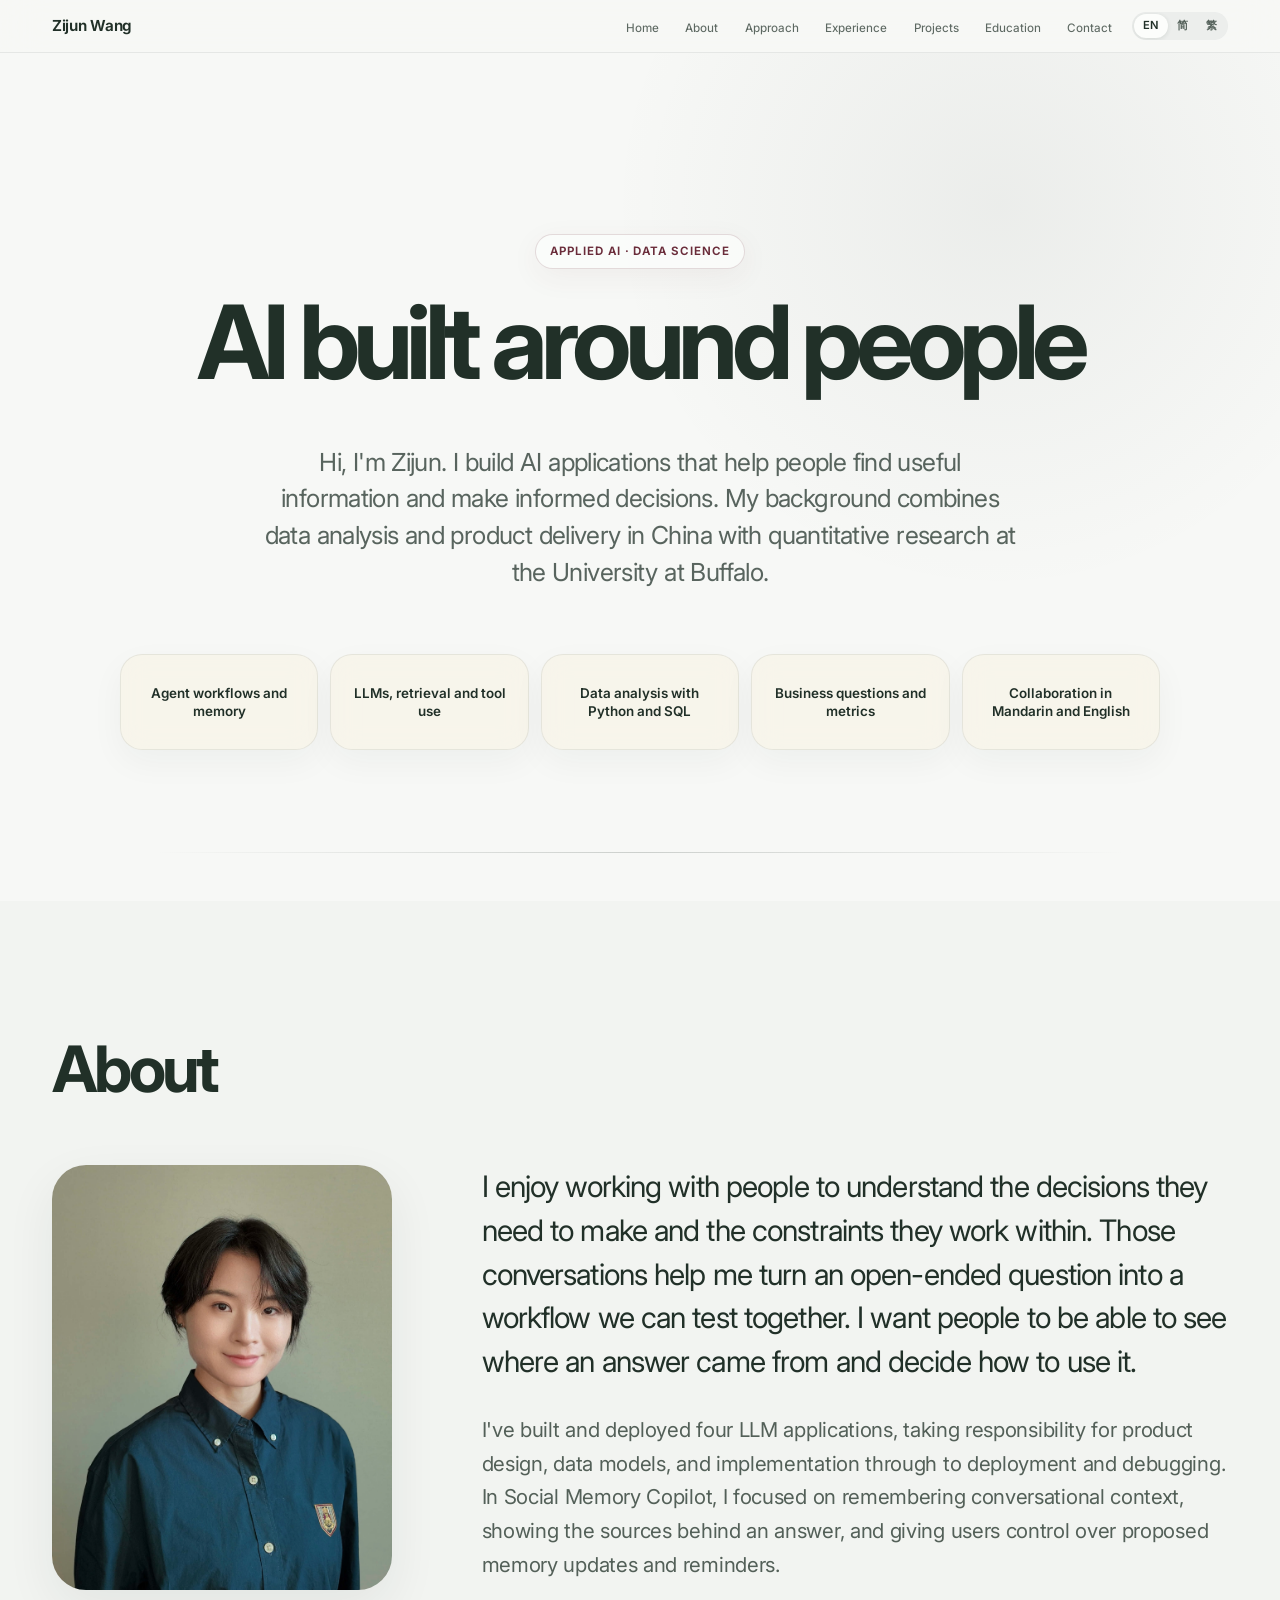
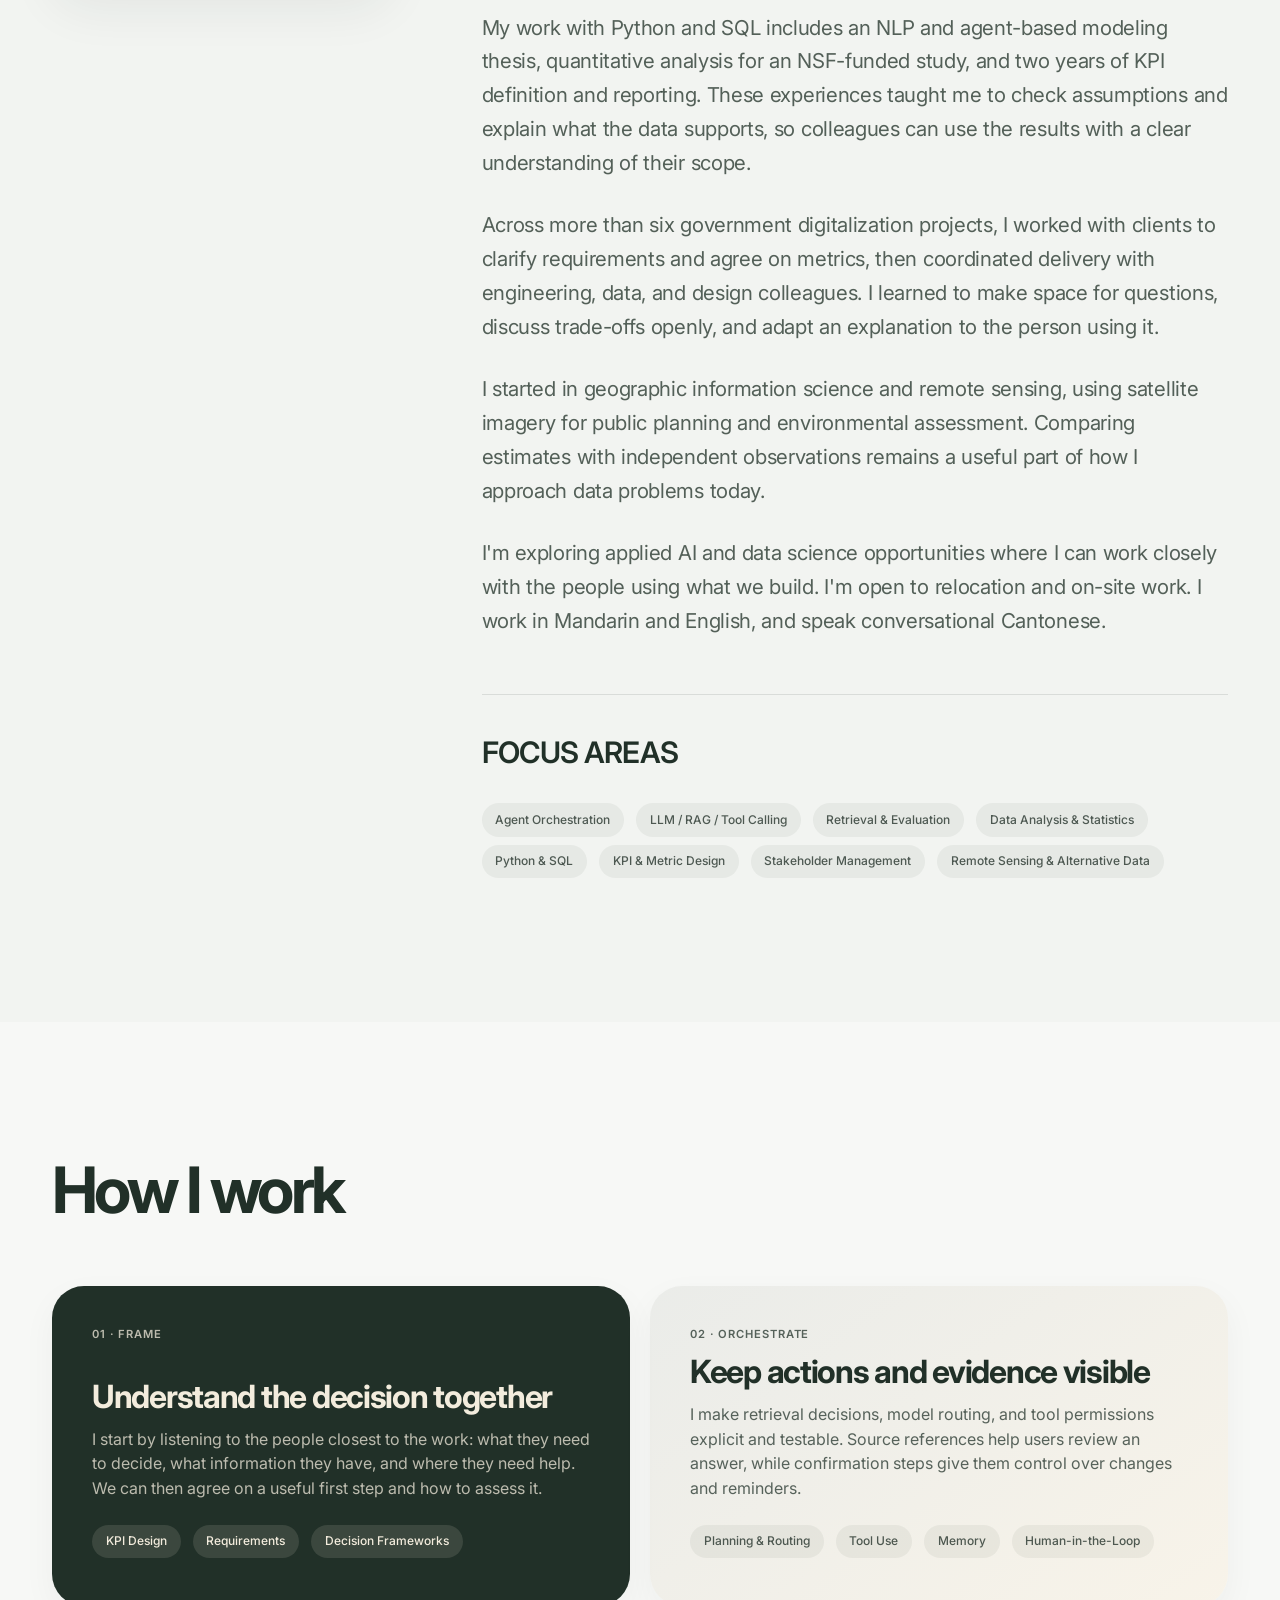
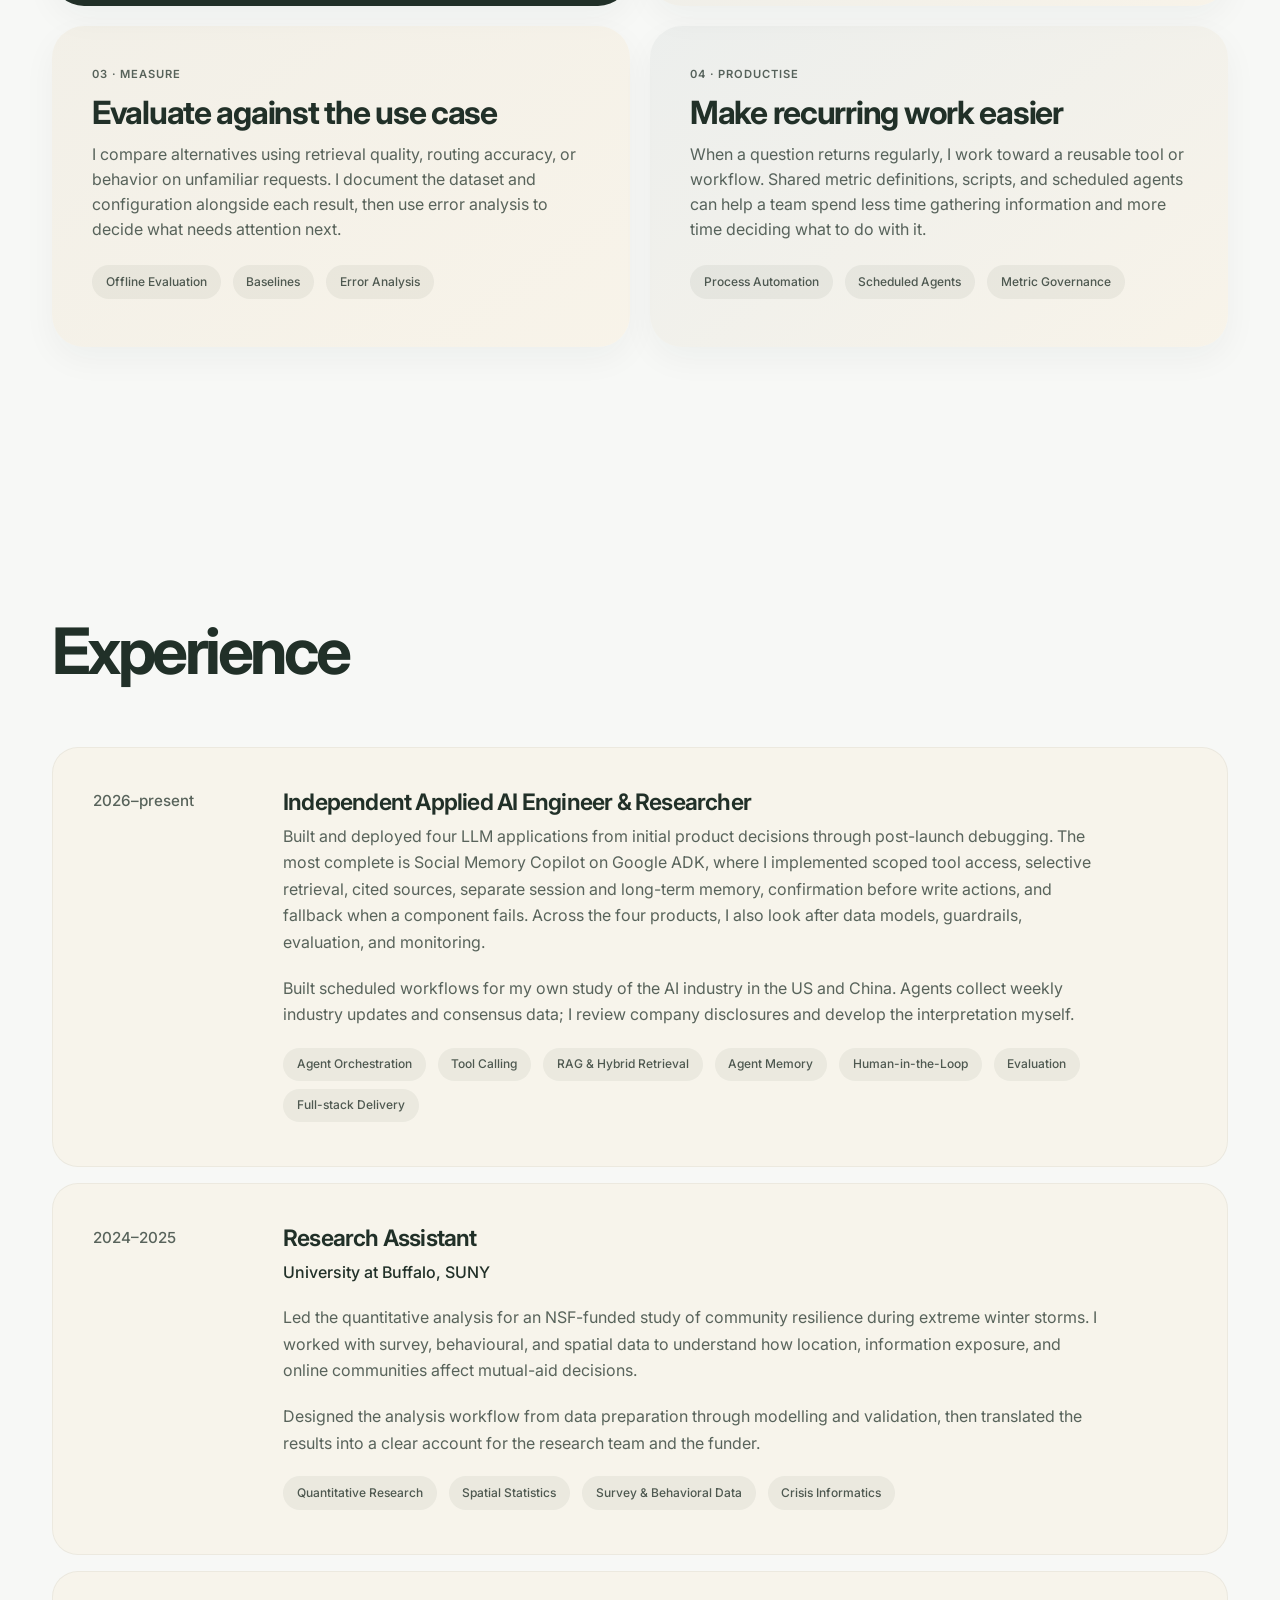
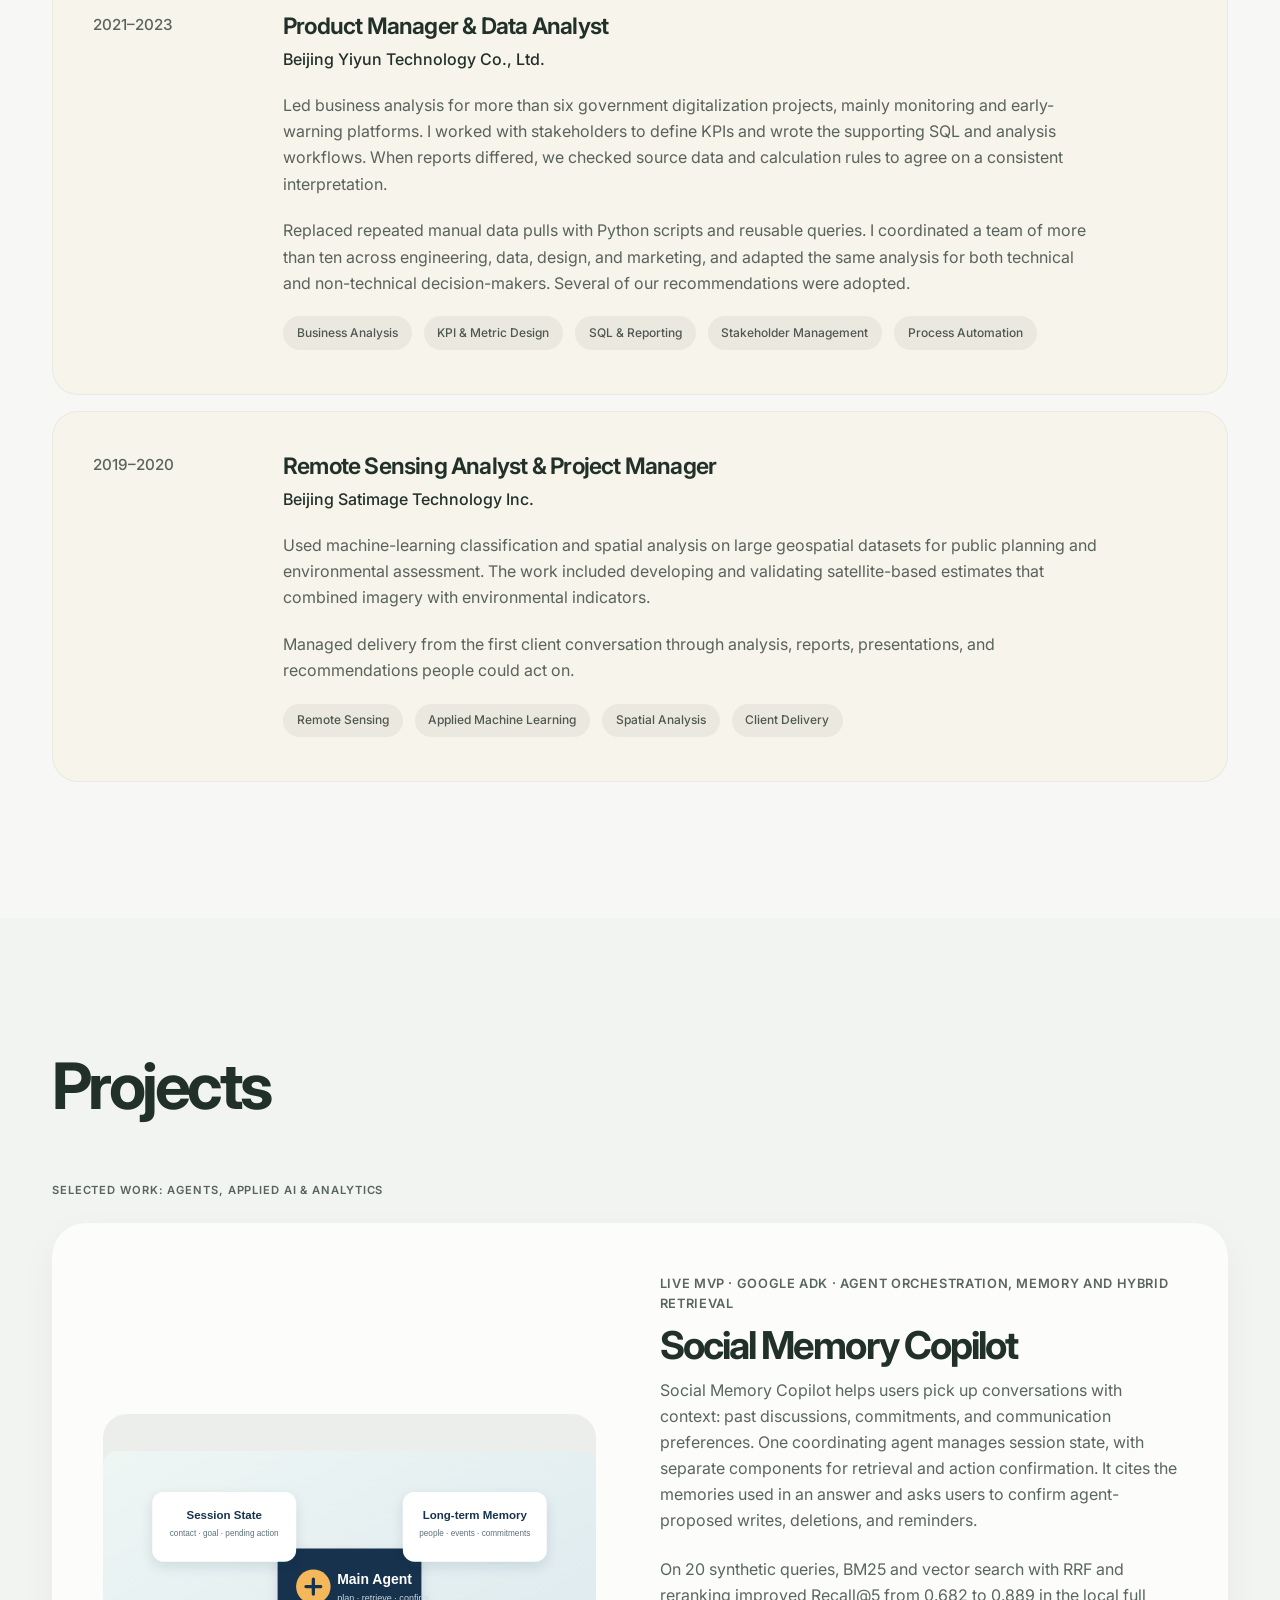
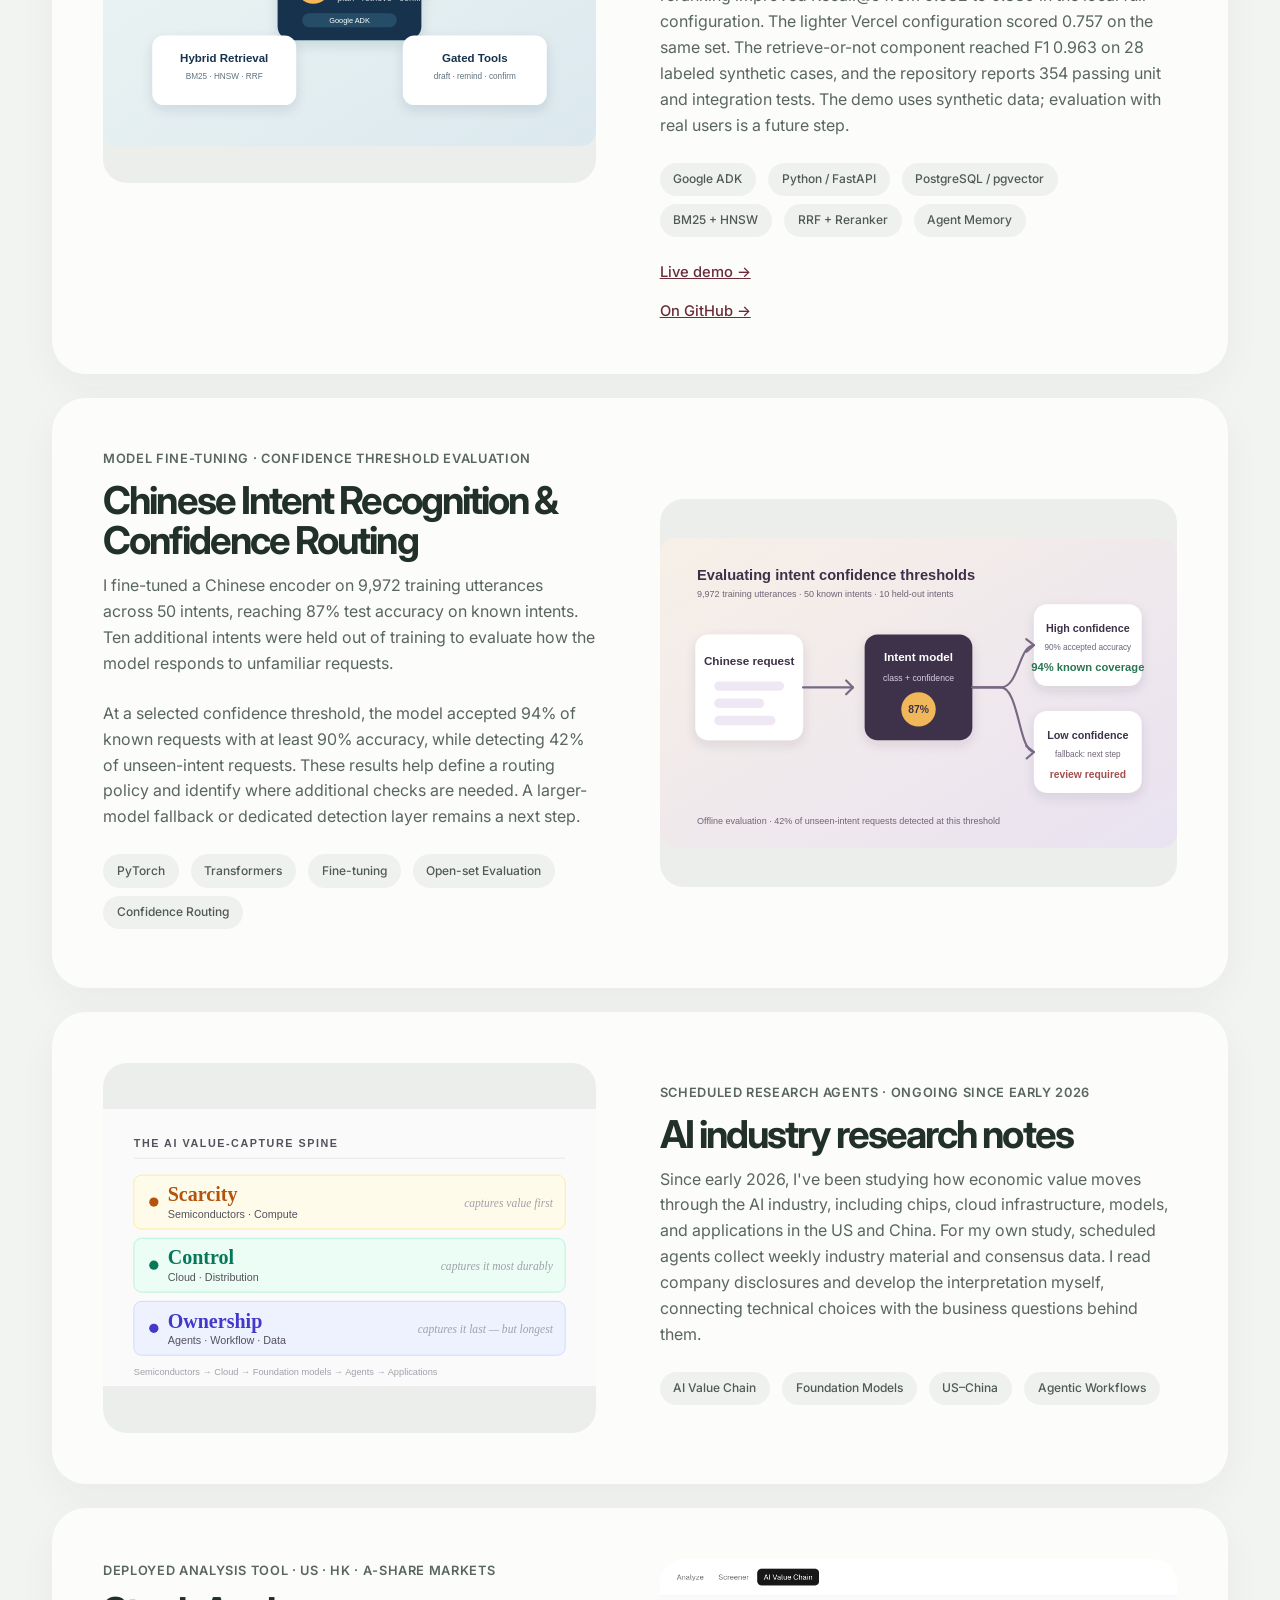
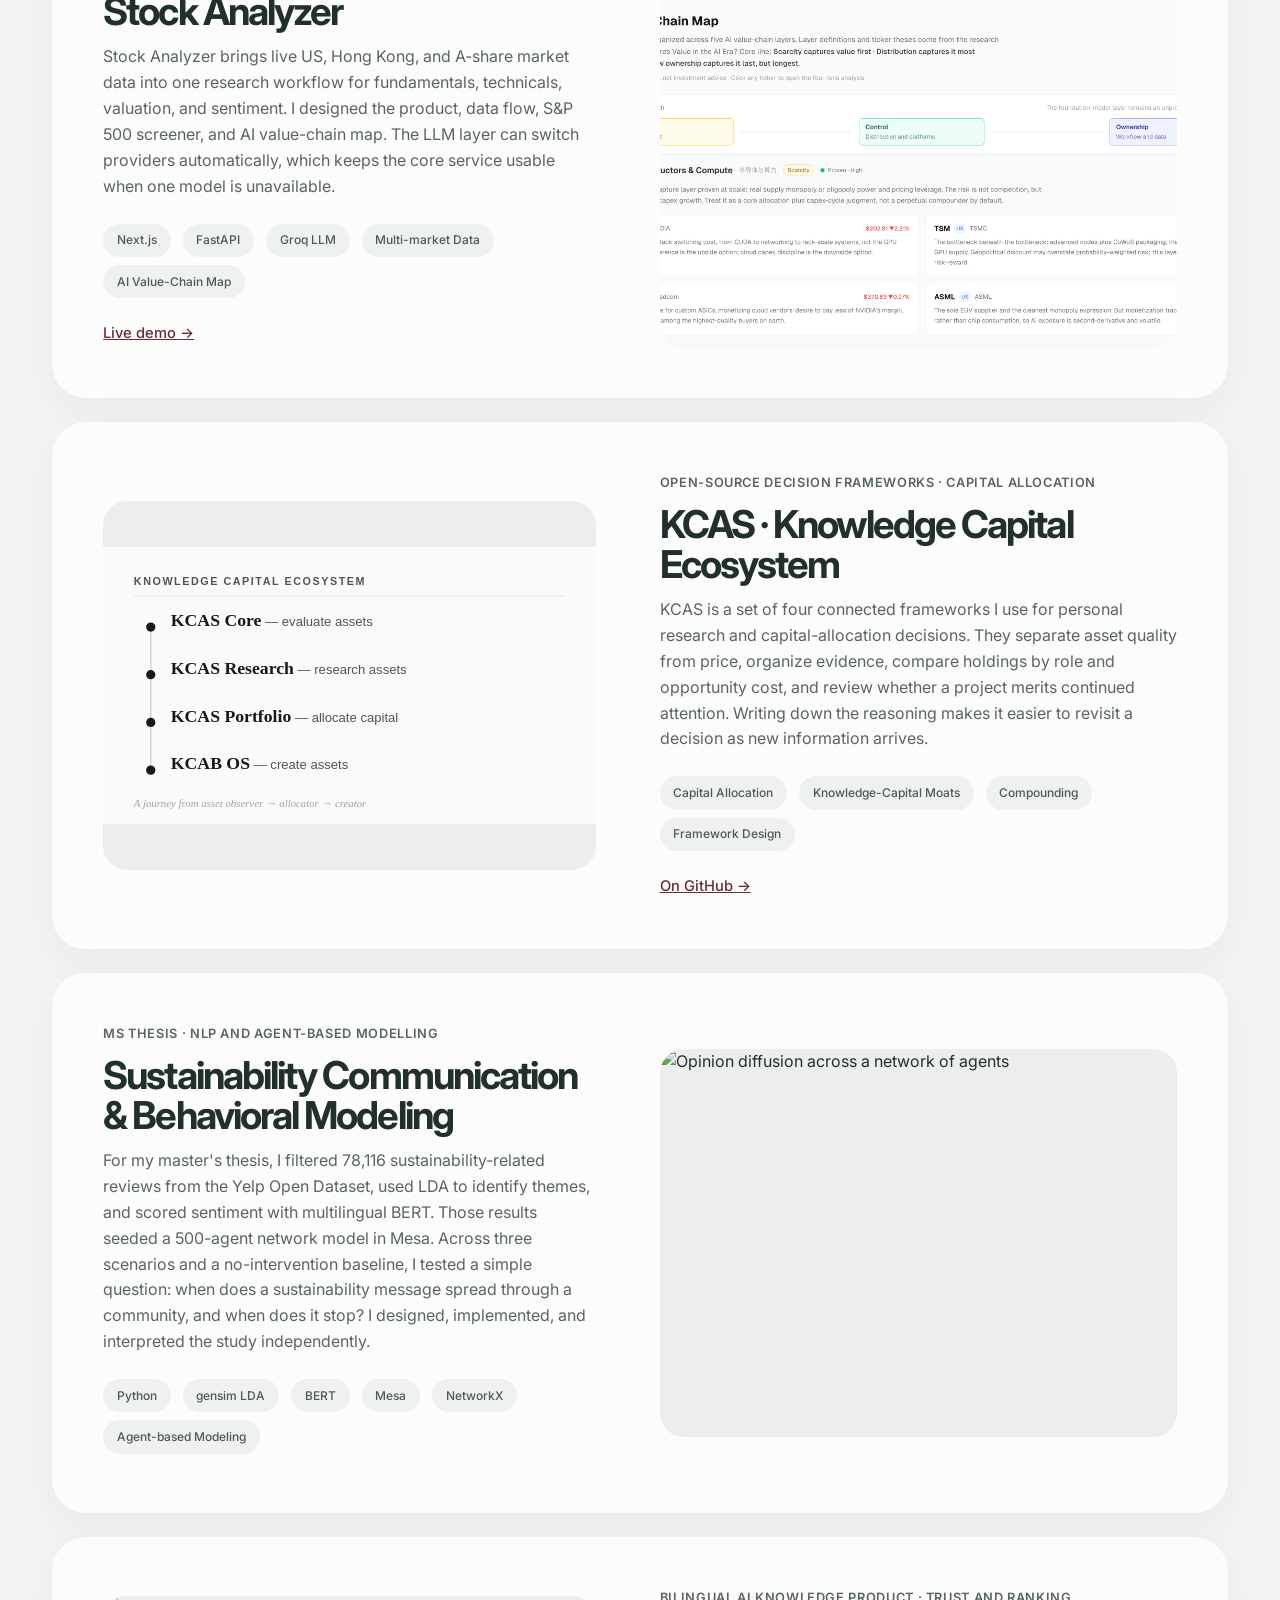
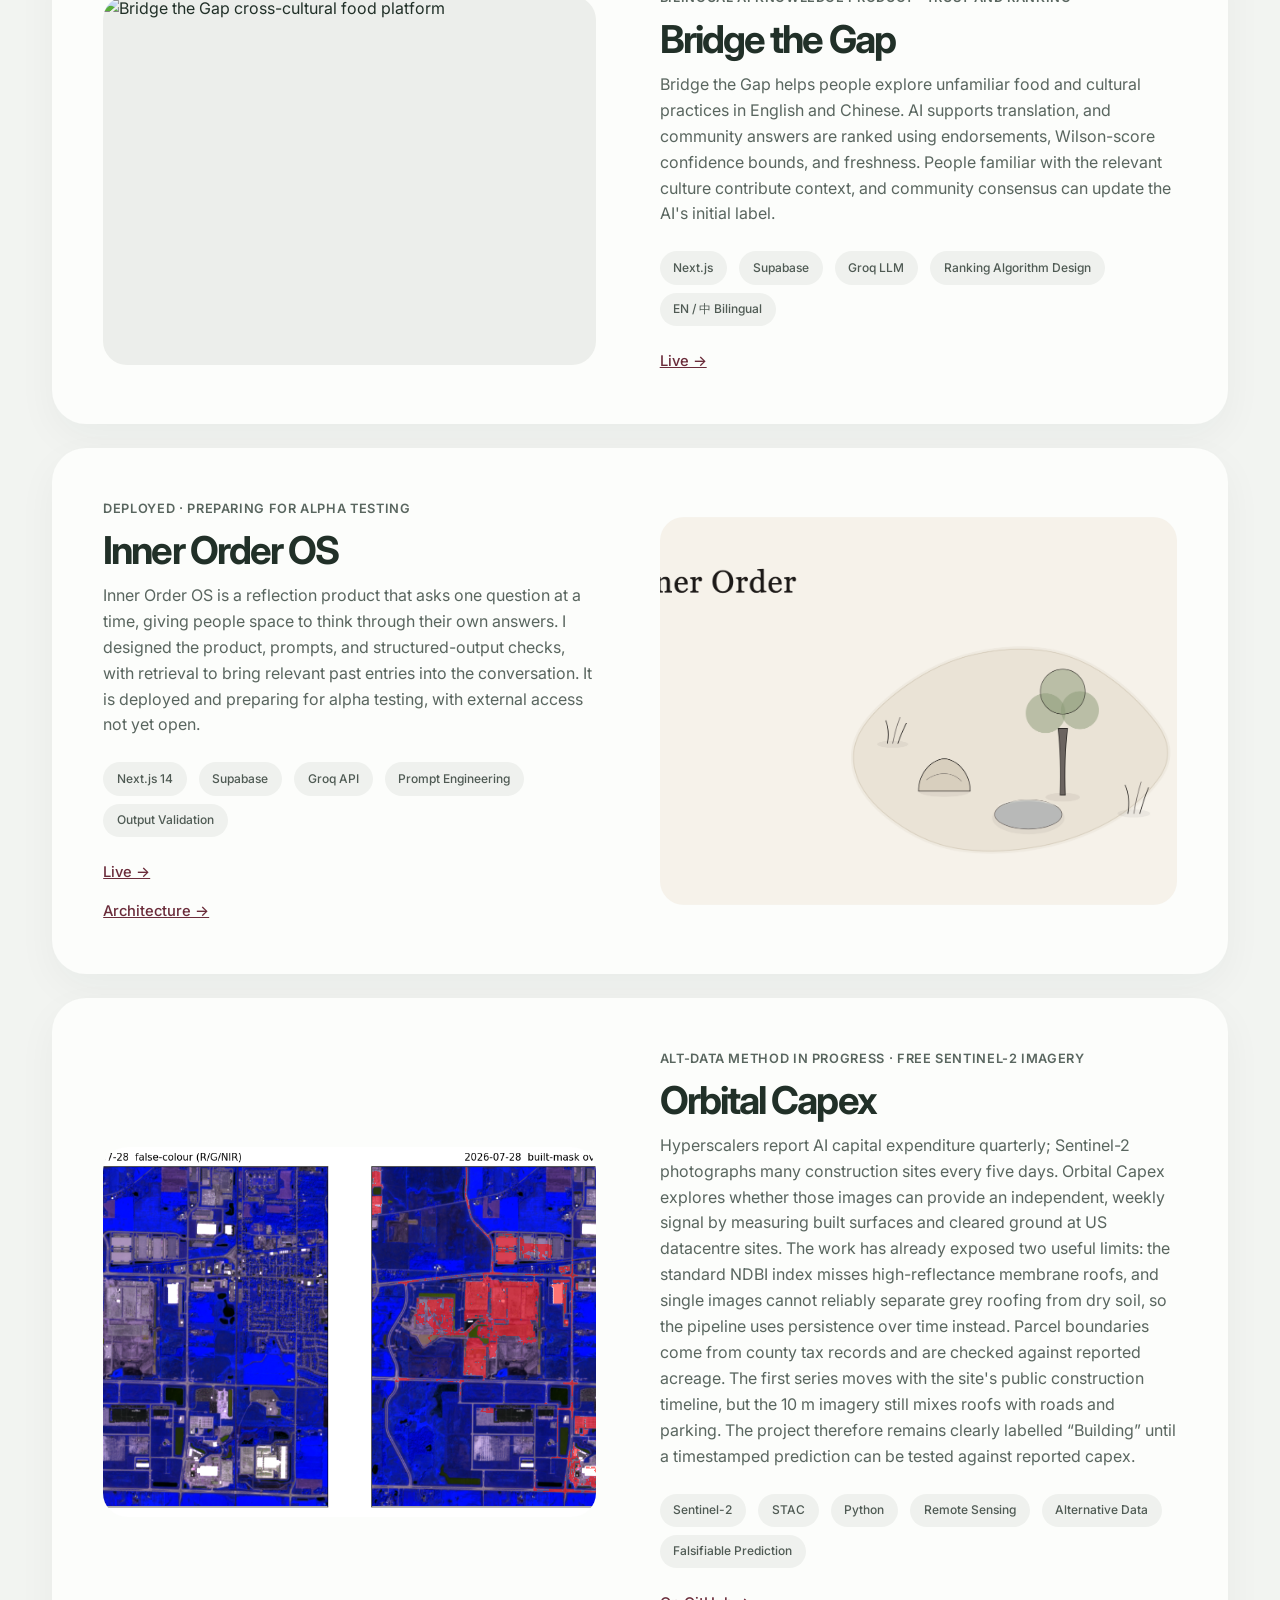
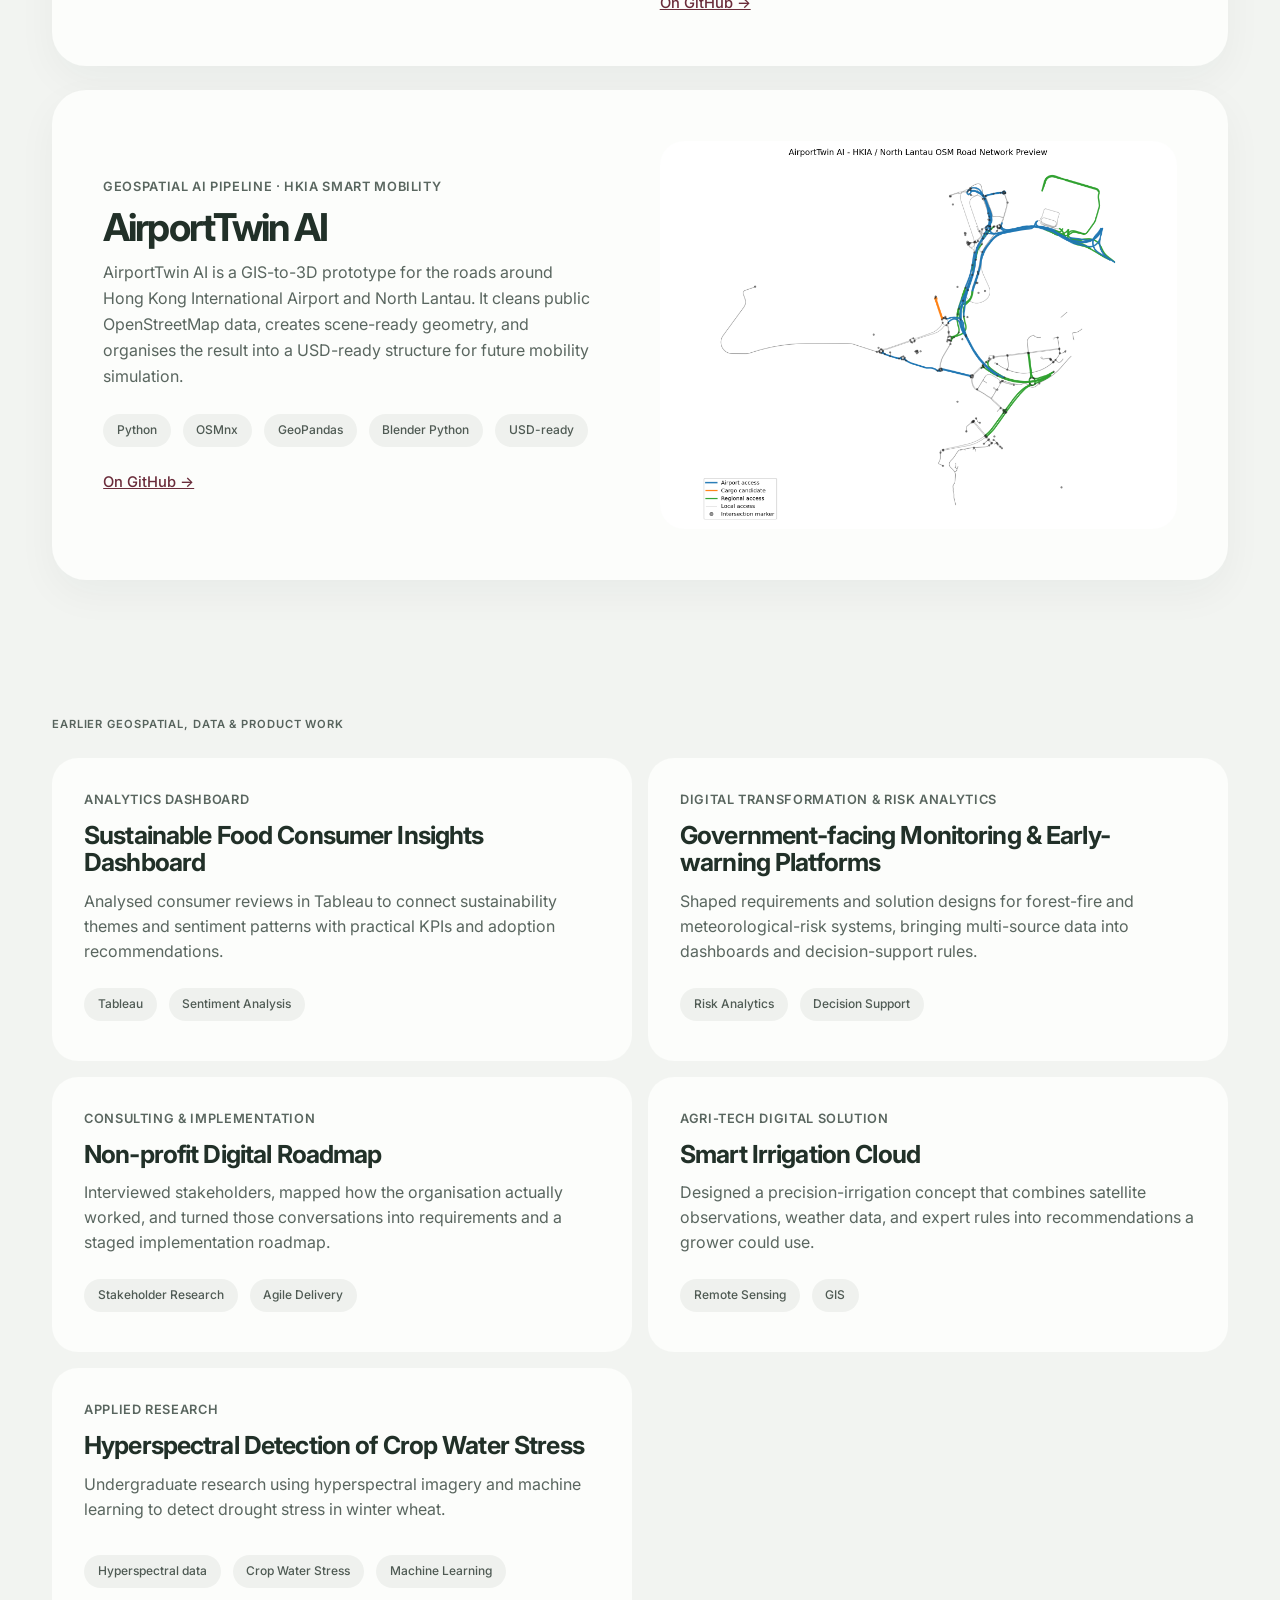
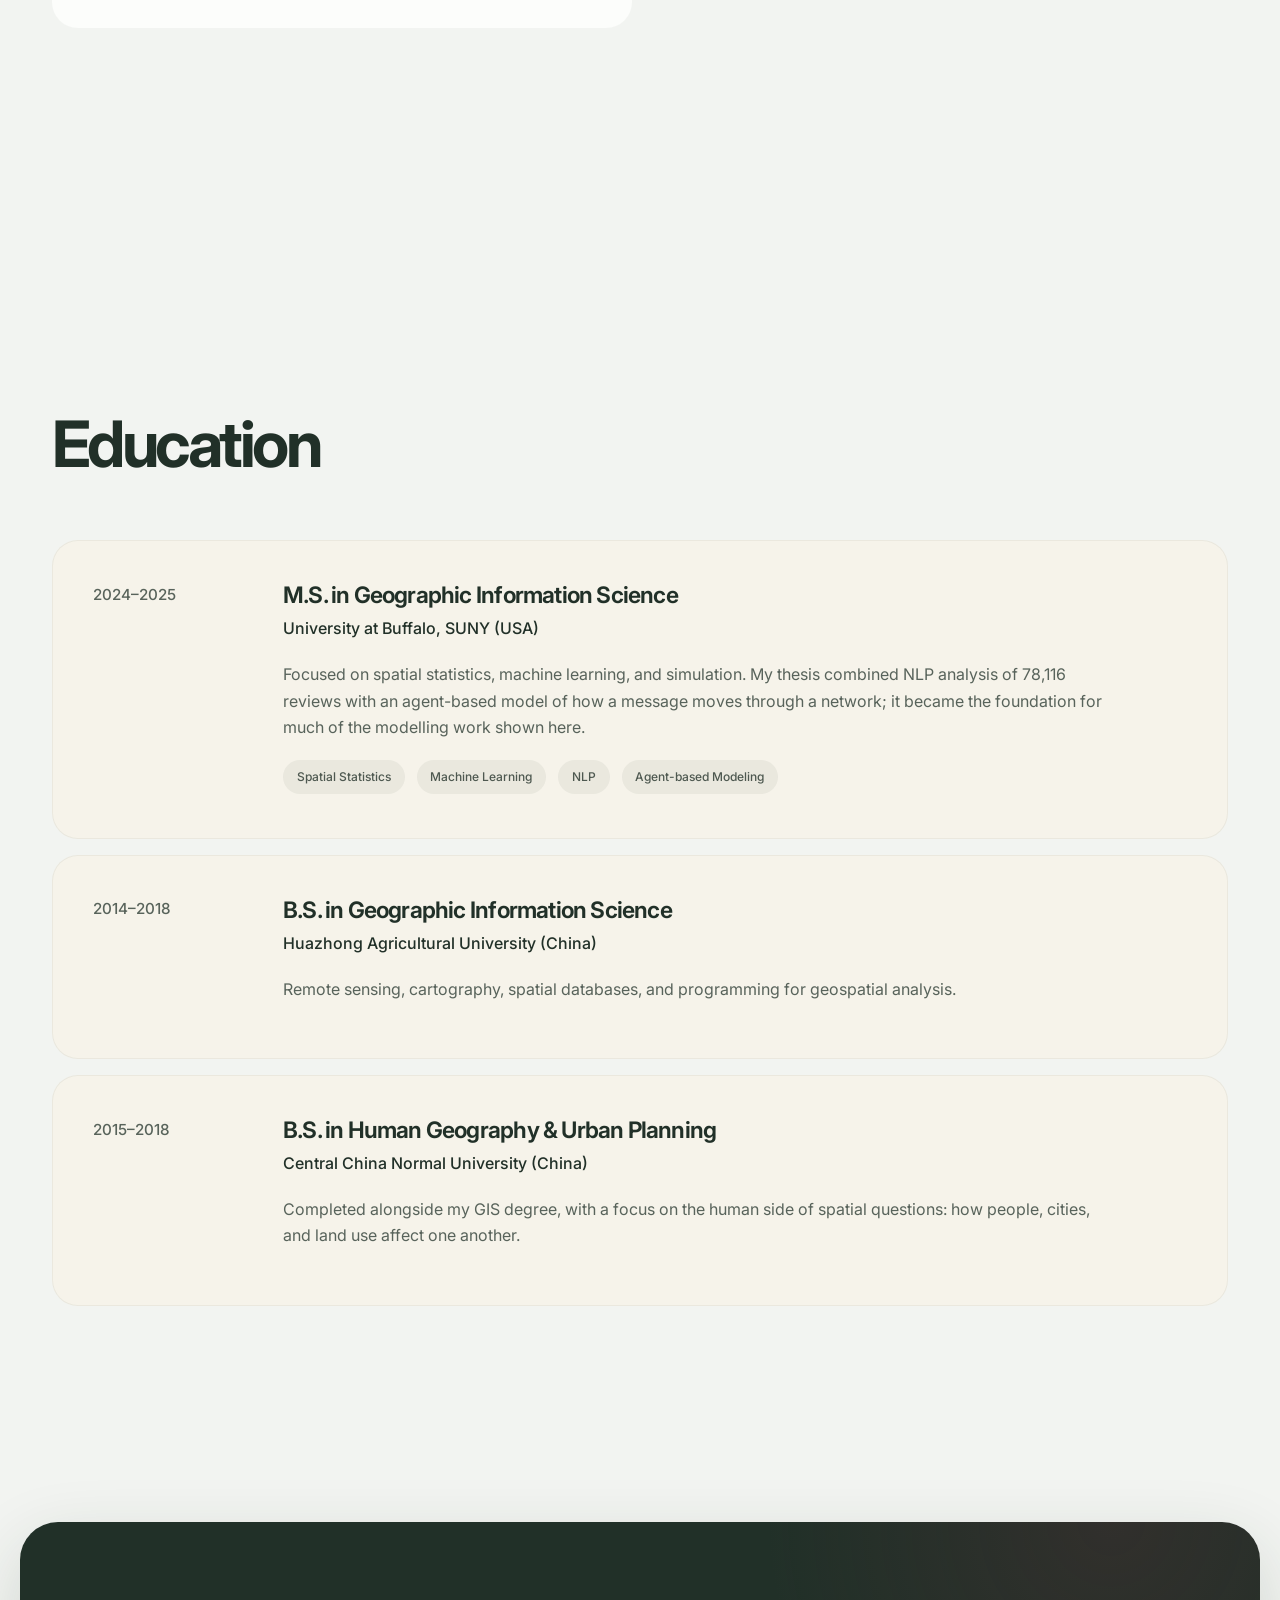
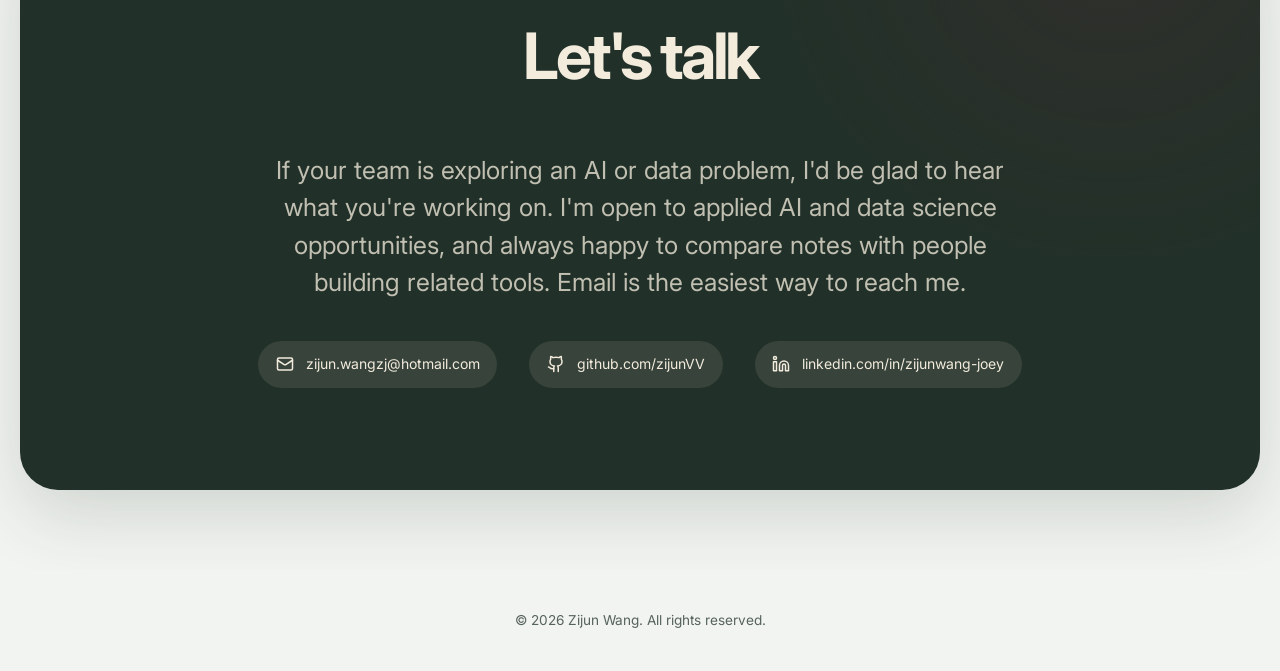
==== index.html @ 8332a4bf "Switch page background to mist grey-white Co-Authored-By: Claude Opus 5 <noreply@anthropic.com>" ====
<!doctype html>
<html lang="en">
  <head>
    <meta charset="utf-8" />
    <meta name="viewport" content="width=device-width, initial-scale=1" />
    <title>Zijun Wang · Applied AI &amp; Data Science</title>
    <meta
      name="description"
      content="Zijun Wang builds AI applications for information retrieval and decision support, with a background in data analysis, product delivery, and quantitative research."
    />
    <link rel="icon" type="image/svg+xml" href="./assets/icons/icon.svg" />
    <link rel="preconnect" href="https://fonts.googleapis.com" />
    <link rel="preconnect" href="https://fonts.gstatic.com" crossorigin />
    <link
      href="https://fonts.googleapis.com/css2?family=Crimson+Pro:wght@400;500;600;700&amp;family=Inter:wght@400;500;600&amp;display=swap"
      rel="stylesheet"
    />

    <!-- Embedded CSS for standalone compilation -->
    <style>
      :root {
        --bg: #fafafa;
        --surface: #ffffff;
        --text: #18181b;
        --text-muted: #52525b;
        --border: #e4e4e7;
        --primary: #18181b;
        --primary-hover: #3f3f46;
        --radius: 12px;
        --transition: all 0.3s cubic-bezier(0.4, 0, 0.2, 1);
      }

      @media (prefers-color-scheme: dark) {
        :root {
          --bg: #09090b;
          --surface: #18181b;
          --text: #f4f4f5;
          --text-muted: #a1a1aa;
          --border: #27272a;
          --primary: #f4f4f5;
          --primary-hover: #d4d4d8;
        }
      }

      * {
        box-sizing: border-box;
      }

      html {
        scroll-behavior: smooth;
      }

      body {
        font-family: 'Inter', sans-serif;
        background-color: var(--bg);
        color: var(--text);
        line-height: 1.7;
        margin: 0;
        -webkit-font-smoothing: antialiased;
        -moz-osx-font-smoothing: grayscale;
      }

      h1, h2, h3, h4, .nav__brand {
        font-family: 'Crimson Pro', serif;
        margin-top: 0;
        color: var(--text);
      }

      p {
        margin-top: 0;
        margin-bottom: 1.25rem;
      }

      .shell {
        max-width: 1080px;
        margin: 0 auto;
        padding: 0 1.5rem;
      }

      .site-header {
        padding: 1.25rem 0;
        position: sticky;
        top: 0;
        background: rgba(250, 250, 250, 0.85);
        backdrop-filter: blur(8px);
        -webkit-backdrop-filter: blur(8px);
        z-index: 50;
        border-bottom: 1px solid var(--border);
      }

      @media (prefers-color-scheme: dark) {
        .site-header {
          background: rgba(9, 9, 11, 0.85);
        }
      }

      .nav {
        display: flex;
        justify-content: space-between;
        align-items: center;
      }

      .nav__brand {
        font-size: 1.5rem;
        font-weight: 600;
        text-decoration: none;
        letter-spacing: -0.02em;
      }

      .nav__right {
        display: flex;
        align-items: center;
        gap: 1.5rem;
      }

      .nav__list {
        display: flex;
        gap: 2rem;
        list-style: none;
        margin: 0;
        padding: 0;
      }

      .nav__link {
        text-decoration: none;
        color: var(--text-muted);
        font-size: 0.95rem;
        font-weight: 500;
        transition: color 0.2s;
      }

      .nav__link:hover {
        color: var(--text);
      }

      /* --- Language Switcher --- */
      .lang-switch {
        display: inline-flex;
        align-items: stretch;
        border: 1px solid var(--border);
        border-radius: 99px;
        overflow: hidden;
        flex: 0 0 auto;
      }

      .lang-switch__btn {
        background: none;
        border: none;
        padding: 0.3rem 0.7rem;
        font-family: 'Inter', sans-serif;
        font-size: 0.8rem;
        font-weight: 600;
        line-height: 1.4;
        color: var(--text-muted);
        cursor: pointer;
        transition: var(--transition);
      }

      .lang-switch__btn + .lang-switch__btn {
        border-left: 1px solid var(--border);
      }

      .lang-switch__btn:hover {
        color: var(--text);
      }

      .lang-switch__btn.is-active {
        background: var(--primary);
        color: var(--bg);
      }

      .nav__toggle {
        display: none;
        background: none;
        border: none;
        color: var(--text);
        padding: 0.5rem;
        cursor: pointer;
      }

      .section {
        padding: 6rem 0;
      }

      /* --- Hero Styles --- */
      .hero {
        padding: 8rem 0 6rem;
      }

      .eyebrow {
        font-family: 'Inter', sans-serif;
        font-size: 0.85rem;
        font-weight: 600;
        text-transform: uppercase;
        letter-spacing: 0.1em;
        color: var(--text-muted);
        margin-bottom: 2rem;
        border-bottom: 1px solid var(--border);
        padding-bottom: 0.75rem;
        display: inline-block;
      }

      .hero__title {
        font-size: clamp(2.5rem, 5vw, 4rem);
        line-height: 1.1;
        margin-bottom: 2rem;
        max-width: 900px;
        letter-spacing: -0.02em;
      }

      .hero__columns {
        display: grid;
        grid-template-columns: 1.5fr 1fr;
        gap: 5rem;
        margin-top: 4rem;
        padding-top: 4rem;
        border-top: 1px solid var(--border);
      }

      .hero__subtitle {
        font-size: 1.15rem;
        color: var(--text-muted);
        margin-bottom: 1rem;
        max-width: 600px;
      }

      .hero__competencies {
        display: flex;
        flex-direction: column;
      }

      .competency-item {
        display: flex;
        align-items: center;
        padding: 1.25rem 0;
        border-bottom: 1px solid var(--border);
        font-family: 'Crimson Pro', serif;
        font-size: 1.35rem;
        color: var(--text);
      }

      .competency-item:first-child {
        padding-top: 0;
      }

      .competency-item::before {
        content: '→';
        margin-right: 1rem;
        color: var(--text-muted);
        font-family: 'Inter', sans-serif;
      }

      /* --- Common Typography & UI Elements --- */
      .section-heading {
        margin-bottom: 3.5rem;
      }

      .section-heading--center {
        text-align: center;
      }

      .section-heading__title {
        font-size: 2.5rem;
        margin-bottom: 0;
        letter-spacing: -0.02em;
      }

      .projects__group-title, .pill-group__label {
        font-family: 'Inter', sans-serif;
        font-size: 0.85rem;
        font-weight: 600;
        text-transform: uppercase;
        letter-spacing: 0.05em;
        color: var(--text-muted);
        margin-bottom: 1.5rem;
      }

      .tag, .pill {
        display: inline-block;
        padding: 0.35rem 0.85rem;
        background: var(--surface);
        border: 1px solid var(--border);
        color: var(--text-muted);
        border-radius: 99px;
        font-size: 0.8rem;
        font-weight: 500;
        margin: 0 0.5rem 0.5rem 0;
        transition: var(--transition);
      }

      .tag:hover, .pill:hover {
        background: var(--border);
        color: var(--text);
      }

      /* --- Cards --- */
      .hero-card, .card {
        display: block;
        background: var(--surface);
        border: 1px solid var(--border);
        border-radius: var(--radius);
        padding: 2.5rem;
        text-decoration: none;
        color: inherit;
        transition: var(--transition);
      }

      .card--project {
        padding: 1.5rem;
        display: flex;
        flex-direction: column;
        height: 100%;
      }

      .hero-card:hover, .card:hover {
        transform: translateY(-4px);
        box-shadow: 0 12px 32px -12px rgba(33,48,40,0.1);
        border-color: var(--text-muted);
      }

      @media (prefers-color-scheme: dark) {
        .hero-card:hover, .card:hover {
          box-shadow: 0 12px 32px -12px rgba(33,48,40,0.5);
        }
      }

      .card--featured-layout {
        display: grid;
        grid-template-columns: 1fr 1.5fr;
        gap: 3.5rem;
        align-items: center;
        padding: 3rem;
      }

      .card__visual {
        width: 100%;
      }

      .card__image {
        aspect-ratio: 16 / 9;
        border-radius: 8px;
        margin-bottom: 1.5rem;
        overflow: hidden;
        background: var(--border);
        border: 1px solid var(--border);
        display: flex;
        align-items: center;
        justify-content: center;
      }

      .card__image--featured {
        aspect-ratio: 4 / 3;
        border-radius: 8px;
        margin-bottom: 0;
      }

      .card__image img, .card__visual img {
        width: 100%;
        height: 100%;
        object-fit: cover;
        display: block;
        transition: transform 0.5s ease;
      }

      .hero-card:hover .card__visual img,
      .card:hover .card__image img {
        transform: scale(1.03);
      }

      .hero-card__title {
        font-size: 2rem;
        margin-bottom: 1rem;
        letter-spacing: -0.01em;
      }

      .card__title {
        font-size: 1.35rem;
        margin-bottom: 0.75rem;
        line-height: 1.3;
      }

      .hero-card__body, .card__body {
        color: var(--text-muted);
        margin-bottom: 1.5rem;
        flex-grow: 1;
      }

      .card__meta {
        font-size: 0.8rem;
        color: var(--text-muted);
        margin-bottom: 0.75rem;
        font-weight: 600;
        text-transform: uppercase;
        letter-spacing: 0.05em;
      }

      .hero-card__cta {
        display: inline-block;
        margin-top: 1.5rem;
        font-weight: 500;
        color: var(--text);
        border-bottom: 1px solid var(--text);
        padding-bottom: 0.2rem;
        transition: var(--transition);
      }

      .hero-card:hover .hero-card__cta {
        color: var(--text-muted);
        border-color: var(--text-muted);
      }

      /* --- Consulting Style Project Lists --- */
      .project-list {
        display: flex;
        flex-direction: column;
      }

      .project-list__item {
        display: grid;
        grid-template-columns: 320px 1fr;
        gap: 3.5rem;
        padding: 3rem 0;
        border-top: 1px solid var(--border);
        transition: var(--transition);
      }

      .project-list__item:last-child {
        border-bottom: 1px solid var(--border);
      }

      .project-list__item:hover .card__image img {
        transform: scale(1.03);
      }

      .project-list__content {
        display: flex;
        flex-direction: column;
        justify-content: center;
      }

      .card--minimal {
        padding: 1.5rem 0 0 0;
        border: none;
        border-top: 2px solid var(--border);
        border-radius: 0;
        background: transparent;
        display: flex;
        flex-direction: column;
        height: 100%;
        transition: border-color 0.3s ease;
      }

      .card--minimal:hover {
        transform: none;
        box-shadow: none;
        border-top-color: var(--text);
      }

      .card--minimal .card__title {
        font-size: 1.25rem;
      }

      /* --- About Section --- */
      .about__grid {
        display: grid;
        grid-template-columns: 220px 1fr;
        gap: 4rem;
        align-items: start;
      }

      .about__portrait-frame img {
        width: 100%;
        border-radius: var(--radius);
        object-fit: cover;
        aspect-ratio: 4/5;
        background: var(--border);
        border: 1px solid var(--border);
      }

      .about__body p {
        color: var(--text-muted);
        font-size: 1.05rem;
        margin-bottom: 1.5rem;
      }

      .pill-group {
        margin-top: 3rem;
        padding-top: 2rem;
        border-top: 1px solid var(--border);
      }

      /* --- Timeline (Experience & Education) --- */
      .timeline {
        display: flex;
        flex-direction: column;
        gap: 3rem;
      }

      .timeline-item {
        display: grid;
        grid-template-columns: 140px 1fr;
        gap: 2.5rem;
      }

      .timeline-item__meta {
        color: var(--text-muted);
        font-size: 0.95rem;
        font-weight: 500;
        margin-top: 0.35rem;
        font-family: 'Inter', sans-serif;
      }

      .timeline-item__title {
        font-size: 1.4rem;
        margin-bottom: 0.25rem;
      }

      .timeline-item__org {
        font-weight: 500;
        margin-bottom: 1.25rem;
        color: var(--text);
      }

      .timeline-item__desc {
        color: var(--text-muted);
        margin-bottom: 1.25rem;
      }

      .timeline-item__tags {
        margin-top: 1rem;
      }

      /* --- Projects Section --- */
      .grid {
        display: grid;
        grid-template-columns: repeat(auto-fill, minmax(320px, 1fr));
        gap: 2rem;
      }

      .grid--2 {
        grid-template-columns: repeat(auto-fit, minmax(min(100%, 420px), 1fr));
        gap: 2.5rem 3rem;
      }

      .projects__group {
        margin-bottom: 5rem;
      }

      /* --- Contact Section --- */
      .contact__intro {
        font-size: 1.25rem;
        color: var(--text-muted);
        margin-bottom: 2.5rem;
        text-align: center;
        max-width: 600px;
        margin-left: auto;
        margin-right: auto;
      }

      .contact__links {
        display: flex;
        flex-wrap: wrap;
        justify-content: center;
        gap: 1rem 2rem;
      }

      .contact__link {
        display: inline-flex;
        align-items: center;
        gap: 0.75rem;
        color: var(--text-muted);
        text-decoration: none;
        transition: color 0.15s ease;
      }

      .contact__link:hover {
        color: var(--text);
      }

      .contact__link svg {
        flex: 0 0 auto;
        transition: transform 0.3s ease;
      }

      .contact__link:hover svg {
        transform: scale(1.1);
      }

      .contact__link-label {
        font-size: 0.875rem;
      }

      /* --- Footer --- */
      .site-footer {
        padding: 4rem 0;
        border-top: 1px solid var(--border);
        color: var(--text-muted);
        font-size: 0.85rem;
      }

      .site-footer__inner {
        display: flex;
        flex-direction: column;
        align-items: center;
        justify-content: center;
      }

      .site-footer__meta {
        text-align: center;
        margin: 0;
      }

      /* --- Responsive --- */
      @media (max-width: 900px) {
        .card--featured-layout {
          grid-template-columns: 1fr;
          gap: 2rem;
          padding: 2rem;
        }
        .hero__columns {
          gap: 3rem;
        }
      }

      @media (max-width: 768px) {
        .section {
          padding: 4rem 0;
        }
        .hero {
          padding: 5rem 0 3rem;
        }
        .nav__toggle {
          display: flex;
          align-items: center;
          justify-content: center;
        }
        .nav__list {
          display: none;
          position: absolute;
          top: 100%;
          left: 0;
          width: 100%;
          background: var(--bg);
          flex-direction: column;
          padding: 1.5rem;
          border-bottom: 1px solid var(--border);
          gap: 1.5rem;
          box-shadow: 0 10px 15px -3px rgba(33,48,40,0.05);
        }
        .nav__list.is-open {
          display: flex;
        }
        .hero__title {
          font-size: 2.25rem;
        }
        .hero__columns {
          grid-template-columns: 1fr;
          gap: 2.5rem;
          margin-top: 3rem;
          padding-top: 3rem;
        }

        .project-list__item {
          grid-template-columns: 1fr;
          gap: 1.5rem;
          padding: 2rem 0;
        }

        .about__grid {
          grid-template-columns: 1fr;
          gap: 2.5rem;
        }
        .about__portrait-frame img {
          max-width: 220px;
          aspect-ratio: 1;
        }
        .timeline-item {
          grid-template-columns: 1fr;
          gap: 0.5rem;
        }
        .timeline-item__meta {
          margin-bottom: 0.5rem;
        }
      }

      /* --- Product-led preview: Apple-inspired, distinctly personal --- */
      :root {
        --bg: #F7F8F6;
        --surface: #FCFDFB;
        --surface-soft: #F2F4F1;
        --surface-strong: #213028;
        --text: #213028;
        --text-muted: rgba(33, 48, 40, 0.74);
        --border: rgba(33, 48, 40, 0.12);
        --accent: #6A2C3A;
        --accent-hover: #6A2C3A;
        --radius: 28px;
        --shadow-soft: 0 18px 50px rgba(33, 48, 40, 0.07);
        --transition: all 0.35s cubic-bezier(0.2, 0.8, 0.2, 1);
      }

      body {
        font-family: -apple-system, BlinkMacSystemFont, 'SF Pro Text', 'SF Pro Display', 'Inter', sans-serif;
        background: var(--bg);
        line-height: 1.55;
        overflow-x: hidden;
      }

      h1, h2, h3, h4, .nav__brand,
      .competency-item {
        font-family: -apple-system, BlinkMacSystemFont, 'SF Pro Display', 'Inter', sans-serif;
      }

      .shell {
        max-width: 1240px;
        padding-left: 2rem;
        padding-right: 2rem;
      }

      .site-header {
        padding: 0;
        min-height: 52px;
        display: flex;
        align-items: center;
        background: rgba(247, 248, 246, 0.82);
        border-bottom-color: rgba(33, 48, 40, 0.08);
        backdrop-filter: saturate(180%) blur(20px);
        -webkit-backdrop-filter: saturate(180%) blur(20px);
      }

      .nav {
        min-height: 52px;
        width: 100%;
      }

      .nav__brand {
        font-size: 0.95rem;
        font-weight: 650;
        letter-spacing: -0.02em;
      }

      .nav__right {
        gap: 1.25rem;
      }

      .nav__list {
        gap: 1.65rem;
      }

      .nav__link {
        font-size: 0.73rem;
        font-weight: 450;
        color: rgba(33, 48, 40, 0.72);
      }

      .lang-switch {
        border: none;
        background: rgba(33, 48, 40, 0.05);
        padding: 2px;
      }

      .lang-switch__btn {
        padding: 0.24rem 0.56rem;
        font-size: 0.7rem;
        border-radius: 99px;
      }

      .lang-switch__btn + .lang-switch__btn {
        border-left: 0;
      }

      .lang-switch__btn.is-active {
        background: var(--surface);
        color: var(--text);
        box-shadow: 0 1px 4px rgba(33, 48, 40, 0.12);
      }

      .section {
        padding: 8.5rem 0;
      }

      .hero {
        min-height: calc(100svh - 52px);
        padding: clamp(7rem, 14vh, 10.5rem) 0 6rem;
        display: flex;
        align-items: center;
        position: relative;
        isolation: isolate;
        background:
          radial-gradient(circle at 78% 18%, rgba(33, 48, 40, 0.055), transparent 32%),
          #F7F8F6;
      }

      .hero::after {
        content: '';
        position: absolute;
        inset: auto 12% 3rem;
        height: 1px;
        background: linear-gradient(90deg, transparent, rgba(33, 48, 40, 0.2), transparent);
        z-index: -1;
      }

      .hero__content {
        text-align: center;
      }

      .eyebrow {
        margin-bottom: 1.5rem;
        padding: 0.5rem 0.9rem;
        border: 1px solid rgba(106, 44, 58, 0.16);
        border-radius: 99px;
        background: rgba(252, 253, 251, 0.76);
        color: var(--accent);
        font-size: 0.72rem;
        font-weight: 650;
        letter-spacing: 0.08em;
        box-shadow: 0 8px 30px rgba(106, 44, 58, 0.06);
      }

      .hero__title {
        max-width: 1050px;
        margin: 0 auto;
        font-size: clamp(3.8rem, 8vw, 7.25rem);
        line-height: 0.96;
        letter-spacing: -0.065em;
        font-weight: 700;
        background: none;
        color: #213028;
      }

      .hero__columns {
        display: block;
        margin-top: 3.25rem;
        padding-top: 0;
        border-top: 0;
      }

      .hero__phrase {
        display: inline-block;
        white-space: nowrap;
      }

      .hero__subtitle {
        max-width: 760px;
        margin: 0 auto;
        font-size: clamp(1.18rem, 2vw, 1.55rem);
        line-height: 1.48;
        letter-spacing: -0.025em;
        color: var(--text-muted);
      }

      .hero__competencies {
        max-width: 1040px;
        margin: 4rem auto 0;
        display: grid;
        grid-template-columns: repeat(5, minmax(0, 1fr));
        gap: 0.75rem;
      }

      .competency-item {
        min-height: 96px;
        padding: 1.1rem;
        justify-content: center;
        text-align: center;
        border: 1px solid rgba(33, 48, 40, 0.08);
        border-radius: 22px;
        background: rgba(248, 243, 232, 0.76);
        box-shadow: 0 12px 34px rgba(33, 48, 40, 0.045);
        color: #213028;
        font-size: 0.84rem;
        line-height: 1.35;
        font-weight: 600;
        backdrop-filter: blur(14px);
        -webkit-backdrop-filter: blur(14px);
        transition: var(--transition);
      }

      .competency-item:first-child {
        padding-top: 1.1rem;
      }

      .competency-item::before {
        display: none;
      }

      .competency-item:hover {
        transform: translateY(-4px);
        background: #FCFDFB;
        box-shadow: 0 18px 44px rgba(33, 48, 40, 0.08);
      }

      .section-heading {
        margin-bottom: 4rem;
      }

      .section-heading__title {
        font-size: clamp(2.8rem, 5vw, 4.8rem);
        line-height: 1;
        letter-spacing: -0.055em;
        font-weight: 700;
      }

      #about,
      #projects,
      #education {
        background: var(--surface-soft);
      }

      .about__grid {
        grid-template-columns: minmax(250px, 340px) 1fr;
        gap: clamp(3rem, 7vw, 7rem);
      }

      .about__portrait-frame {
        position: sticky;
        top: 100px;
      }

      .about__portrait-frame img {
        border: none;
        border-radius: 34px;
        box-shadow: var(--shadow-soft);
      }

      .about__body {
        max-width: 760px;
      }

      .about__body p {
        font-size: clamp(1.08rem, 1.8vw, 1.28rem);
        line-height: 1.65;
        letter-spacing: -0.015em;
        color: rgba(33, 48, 40, 0.76);
        margin-bottom: 1.8rem;
      }

      .about__body p:first-child {
        font-size: clamp(1.35rem, 2.4vw, 1.85rem);
        line-height: 1.48;
        color: var(--text);
        letter-spacing: -0.03em;
      }

      .pill-group {
        margin-top: 3.5rem;
        padding-top: 2.25rem;
      }

      .tag, .pill {
        border: 0;
        background: rgba(33, 48, 40, 0.06);
        color: rgba(33, 48, 40, 0.78);
        padding: 0.46rem 0.86rem;
        font-size: 0.75rem;
      }

      #approach .grid--2 {
        gap: 1.25rem;
      }

      #approach .card--minimal {
        min-height: 310px;
        padding: 2.5rem;
        border: 0;
        border-radius: 32px;
        background: var(--surface);
        box-shadow: 0 12px 34px rgba(33, 48, 40, 0.045);
        overflow: hidden;
      }

      #approach .card--minimal:first-child {
        background: var(--surface-strong);
        color: #F3ECDD;
      }

      #approach .card--minimal:first-child .card__title {
        color: #F3ECDD;
      }

      #approach .card--minimal:first-child .card__body,
      #approach .card--minimal:first-child .card__meta {
        color: rgba(243, 236, 221, 0.74);
      }

      #approach .card--minimal:first-child .tag {
        background: rgba(243, 236, 221, 0.12);
        color: #F3ECDD;
      }

      #approach .card--minimal:nth-child(2) {
        background: linear-gradient(145deg, rgba(123, 129, 117, 0.10), rgba(248, 243, 232, 0.92));
      }

      #approach .card--minimal:nth-child(3) {
        background: linear-gradient(145deg, rgba(199, 166, 106, 0.10), rgba(248, 243, 232, 0.92));
      }

      #approach .card--minimal:nth-child(4) {
        background: linear-gradient(145deg, rgba(140, 154, 155, 0.10), rgba(248, 243, 232, 0.92));
      }

      #approach .card__meta,
      .projects__group-title,
      .pill-group__label {
        letter-spacing: 0.08em;
        font-size: 0.7rem;
      }

      #approach .card__title {
        margin-top: auto;
        font-size: clamp(1.6rem, 2.5vw, 2.15rem);
        line-height: 1.08;
        letter-spacing: -0.04em;
      }

      #approach .card__body {
        flex-grow: 0;
        margin-bottom: 1.5rem;
        line-height: 1.55;
      }

      #experience .timeline,
      #education .timeline {
        gap: 1rem;
      }

      #experience .timeline-item,
      #education .timeline-item {
        grid-template-columns: 150px 1fr;
        gap: 2.5rem;
        padding: 2.25rem 2.5rem;
        border-radius: 26px;
        background: rgba(248, 243, 232, 0.78);
        border: 1px solid rgba(33, 48, 40, 0.06);
        transition: var(--transition);
      }

      #experience .timeline-item:hover,
      #education .timeline-item:hover {
        transform: translateY(-3px);
        background: #FCFDFB;
        box-shadow: var(--shadow-soft);
      }

      .timeline-item__title {
        font-size: 1.42rem;
        font-weight: 650;
        letter-spacing: -0.035em;
      }

      .timeline-item__desc {
        max-width: 820px;
        line-height: 1.65;
      }

      .projects__group {
        margin-bottom: 7rem;
      }

      .project-list__item {
        grid-template-columns: minmax(0, 1fr) minmax(0, 1.05fr);
        gap: clamp(2rem, 5vw, 5rem);
        align-items: center;
        padding: clamp(2rem, 4vw, 3.75rem);
        margin-bottom: 1.5rem;
        border: 0;
        border-radius: 34px;
        background: var(--surface);
        overflow: hidden;
        box-shadow: 0 14px 40px rgba(33, 48, 40, 0.045);
      }

      .project-list__item:last-child {
        border-bottom: 0;
      }

      .project-list__item:nth-of-type(even) .card__image {
        order: 2;
      }

      .project-list__item .card__image {
        aspect-ratio: 4 / 3;
        margin-bottom: 0;
        border: 0;
        border-radius: 24px;
        background: rgba(123, 129, 117, 0.12);
      }

      .project-list__item .card__image img {
        object-fit: cover;
      }

      .project-list__item .card__image img[src$=".svg"] {
        object-fit: contain;
      }

      .project-list__content .card__title {
        font-size: clamp(2rem, 3vw, 3rem);
        line-height: 1.04;
        letter-spacing: -0.05em;
        font-weight: 700;
      }

      .project-list__content .card__body {
        font-size: 1rem;
        line-height: 1.62;
      }

      .hero-card__cta {
        color: var(--accent);
        border: 0;
        padding: 0;
        margin-top: 1rem;
        font-size: 0.92rem;
      }

      .hero-card__cta:hover {
        color: var(--accent-hover);
        text-decoration: underline;
      }

      .projects__group--secondary .grid {
        grid-template-columns: repeat(2, minmax(0, 1fr));
        gap: 1rem;
      }

      .projects__group--secondary .card--minimal {
        min-height: 260px;
        padding: 2rem;
        border: 0;
        border-radius: 26px;
        background: var(--surface);
      }

      .projects__group--secondary .card--minimal:hover {
        transform: translateY(-3px);
        box-shadow: var(--shadow-soft);
      }

      .projects__group--secondary .card__title {
        font-size: 1.55rem;
        line-height: 1.12;
        letter-spacing: -0.035em;
      }

      #contact {
        padding: 5rem 0;
        background: var(--surface-soft);
      }

      #contact .contact {
        padding: clamp(3.5rem, 8vw, 7rem) 2rem;
        border-radius: 38px;
        background:
          radial-gradient(circle at 88% 0%, rgba(106, 44, 58, 0.22), transparent 28%),
          #213028;
        color: #F3ECDD;
        box-shadow: 0 24px 70px rgba(33, 48, 40, 0.16);
      }

      #contact .section-heading__title {
        color: #F3ECDD;
      }

      .contact__intro {
        max-width: 760px;
        font-size: clamp(1.2rem, 2.2vw, 1.55rem);
        line-height: 1.5;
        color: rgba(243, 236, 221, 0.76);
      }

      .contact__link {
        padding: 0.78rem 1.1rem;
        border-radius: 99px;
        color: #F3ECDD;
        background: rgba(243, 236, 221, 0.1);
      }

      .contact__link:hover {
        color: #F3ECDD;
        background: rgba(243, 236, 221, 0.17);
      }

      .site-footer {
        padding: 2.5rem 0;
        border-top: 0;
        background: var(--surface-soft);
      }

      @media (prefers-color-scheme: dark) {
        :root {
          --bg: #213028;
          --surface: #293A31;
          --surface-soft: #1D2B24;
          --surface-strong: #F3ECDD;
          --text: #F3ECDD;
          --text-muted: rgba(243, 236, 221, 0.72);
          --border: rgba(243, 236, 221, 0.12);
          --accent: #C7A66A;
          --accent-hover: #D4B77F;
        }

        .site-header {
          background: rgba(33, 48, 40, 0.72);
          border-bottom-color: rgba(243, 236, 221, 0.1);
        }

        .nav__link {
          color: rgba(243, 236, 221, 0.72);
        }

        .lang-switch {
          background: rgba(243, 236, 221, 0.12);
        }

        .lang-switch__btn.is-active {
          background: #293A31;
          color: #F3ECDD;
        }

        .hero {
          background:
            radial-gradient(circle at 78% 18%, rgba(243, 236, 221, 0.055), transparent 32%),
            #213028;
        }

        .hero__title {
          background: none;
          color: #F3ECDD;
        }

        .eyebrow,
        .competency-item {
          background: rgba(41, 58, 49, 0.72);
          border-color: rgba(243, 236, 221, 0.1);
        }

        .competency-item {
          color: #F3ECDD;
        }

        .competency-item:hover {
          background: #293A31;
        }

        .about__body p,
        .tag,
        .pill {
          color: rgba(243, 236, 221, 0.72);
        }

        .about__body p:first-child {
          color: #F3ECDD;
        }

        .tag, .pill {
          background: rgba(243, 236, 221, 0.09);
        }

        #approach .card--minimal:first-child {
          background: #F3ECDD;
          color: #213028;
        }

        #approach .card--minimal:first-child .card__title {
          color: #213028;
        }

        #approach .card--minimal:first-child .card__body,
        #approach .card--minimal:first-child .card__meta {
          color: rgba(33, 48, 40, 0.74);
        }

        #approach .card--minimal:first-child .tag {
          color: #213028;
          background: rgba(33, 48, 40, 0.08);
        }

        #approach .card--minimal:nth-child(2),
        #approach .card--minimal:nth-child(3),
        #approach .card--minimal:nth-child(4) {
          background: #293A31;
        }

        #experience .timeline-item,
        #education .timeline-item {
          background: rgba(41, 58, 49, 0.78);
        }

        #experience .timeline-item:hover,
        #education .timeline-item:hover {
          background: #293A31;
        }

        .project-list__item .card__image {
          background: rgba(140, 154, 155, 0.12);
        }
      }

      @media (max-width: 980px) {
        .hero__competencies {
          grid-template-columns: repeat(3, minmax(0, 1fr));
        }

        .project-list__item {
          grid-template-columns: 1fr;
        }

        .project-list__item:nth-of-type(even) .card__image {
          order: 0;
        }
      }

      @media (max-width: 768px) {
        .shell {
          padding-left: 1.25rem;
          padding-right: 1.25rem;
        }

        .section {
          padding: 6rem 0;
        }

        .site-header,
        .nav {
          min-height: 58px;
        }

        .nav__brand {
          font-size: 0.98rem;
        }

        .nav__list {
          background: rgba(247, 248, 246, 0.96);
          backdrop-filter: blur(20px);
          -webkit-backdrop-filter: blur(20px);
        }

        .hero {
          min-height: auto;
          padding: 6.5rem 0 4.5rem;
        }

        .eyebrow {
          margin-bottom: 1.25rem;
        }

        .hero__title {
          font-size: clamp(3rem, 15vw, 4.8rem);
          line-height: 0.98;
          letter-spacing: -0.06em;
        }

        html[lang^="zh"] .hero__title {
          font-size: clamp(2.4rem, 10vw, 3.8rem);
          line-height: 1.2;
          letter-spacing: -0.025em;
          text-wrap: balance;
        }

        .hero__phrase {
          font-size: clamp(2.25rem, 9vw, 3.6rem);
          line-height: 1.2;
          letter-spacing: -0.025em;
        }

        .hero__columns {
          margin-top: 2.5rem;
        }

        .hero__subtitle {
          font-size: 1.12rem;
          line-height: 1.55;
        }

        .hero__competencies {
          grid-template-columns: 1fr 1fr;
          margin-top: 3rem;
        }

        .competency-item {
          min-height: 88px;
          font-size: 0.78rem;
        }

        .section-heading {
          margin-bottom: 2.75rem;
        }

        .section-heading__title {
          font-size: clamp(2.6rem, 13vw, 3.8rem);
        }

        .about__grid {
          grid-template-columns: minmax(0, 1fr);
          gap: 3rem;
        }

        .about__portrait-frame {
          position: static;
        }

        .about__portrait-frame img {
          max-width: none;
          width: 100%;
          aspect-ratio: 4 / 3;
          object-position: center 25%;
        }

        #approach .card--minimal {
          min-height: 280px;
          padding: 2rem;
        }

        #experience .timeline-item,
        #education .timeline-item {
          grid-template-columns: 1fr;
          gap: 0.65rem;
          padding: 1.75rem;
        }

        .project-list__item {
          padding: 1.25rem;
          gap: 1.75rem;
          border-radius: 28px;
        }

        .project-list__content {
          padding: 0.5rem 0.5rem 1rem;
        }

        .project-list__item .card__image {
          border-radius: 20px;
        }

        .projects__group--secondary .grid {
          grid-template-columns: 1fr;
        }

        #contact {
          padding: 1.25rem 0 0;
        }

        #contact .shell {
          padding-left: 0;
          padding-right: 0;
        }

        #contact .contact {
          border-radius: 32px 32px 0 0;
          padding-left: 1.5rem;
          padding-right: 1.5rem;
        }

        .contact__links {
          flex-direction: column;
          align-items: stretch;
          max-width: 360px;
          margin: 0 auto;
        }

        .contact__link {
          justify-content: center;
        }

        .site-footer {
          background: #213028;
          color: #8C9A9B;
        }

        @media (prefers-color-scheme: dark) {
          .nav__list {
            background: rgba(33, 48, 40, 0.95);
          }
        }
      }

      @media (prefers-reduced-motion: reduce) {
        *, *::before, *::after {
          scroll-behavior: auto !important;
          transition-duration: 0.01ms !important;
        }
      }
    </style>
  </head>
  <body>
    <header class="site-header">
      <nav class="nav shell">
        <a href="#home" class="nav__brand">Zijun Wang</a>

        <div class="nav__right">
          <ul class="nav__list">
            <li><a href="#home" class="nav__link" data-i18n="nav.home">Home</a></li>
            <li><a href="#about" class="nav__link" data-i18n="nav.about">About</a></li>
            <li><a href="#approach" class="nav__link" data-i18n="nav.approach">Approach</a></li>
            <li><a href="#experience" class="nav__link" data-i18n="nav.experience">Experience</a></li>
            <li><a href="#projects" class="nav__link" data-i18n="nav.projects">Projects</a></li>
            <li><a href="#education" class="nav__link" data-i18n="nav.education">Education</a></li>
            <li><a href="#contact" class="nav__link" data-i18n="nav.contact">Contact</a></li>
          </ul>

          <div class="lang-switch" role="group" aria-label="Language / 语言">
            <button type="button" class="lang-switch__btn" data-lang="en" lang="en">EN</button>
            <button type="button" class="lang-switch__btn" data-lang="zh-Hans" lang="zh-Hans">简</button>
            <button type="button" class="lang-switch__btn" data-lang="zh-Hant" lang="zh-Hant">繁</button>
          </div>

          <button class="nav__toggle" aria-label="Toggle navigation" aria-expanded="false">
            <svg xmlns="http://www.w3.org/2000/svg" width="24" height="24" viewBox="0 0 24 24" fill="none" stroke="currentColor" stroke-width="2" stroke-linecap="round" stroke-linejoin="round" class="nav__toggle-icon">
              <line x1="4" x2="20" y1="12" y2="12"></line>
              <line x1="4" x2="20" y1="6" y2="6"></line>
              <line x1="4" x2="20" y1="18" y2="18"></line>
            </svg>
          </button>
        </div>
      </nav>
    </header>

    <main>
      <!-- Hero -->
      <section id="home" class="section hero">
        <div class="shell hero__inner">
          <div class="hero__content">
            <span class="eyebrow" data-i18n="hero.eyebrow">Applied AI · Data science</span>

            <h1 class="hero__title" data-i18n="hero.title">AI built around people</h1>

            <div class="hero__columns">
              <div class="hero__summary">
                <p class="hero__subtitle" data-i18n="hero.subtitle">
                  Hi, I'm Zijun. I build AI applications that help people find useful information and make informed decisions. My background combines data analysis and product delivery in China with quantitative research at the University at Buffalo.
                </p>
              </div>

              <div class="hero__competencies">
                <span class="competency-item" data-i18n="hero.comp1">Agent workflows and memory</span>
                <span class="competency-item" data-i18n="hero.comp2">LLMs, retrieval and tool use</span>
                <span class="competency-item" data-i18n="hero.comp3">Data analysis with Python and SQL</span>
                <span class="competency-item" data-i18n="hero.comp4">Business questions and metrics</span>
                <span class="competency-item" data-i18n="hero.comp5">Collaboration in Mandarin and English</span>
              </div>
            </div>
          </div>
        </div>
      </section>

      <!-- About -->
      <section id="about" class="section">
        <div class="shell about">
          <div class="section-heading">
            <h2 class="section-heading__title" data-i18n="about.title">About</h2>
          </div>

          <div class="about__grid">
            <figure class="about__portrait" style="margin: 0;">
              <div class="about__portrait-frame">
                <img
                  src="./assets/images/placeholder-user.jpg"
                  onerror="this.src='https://ui-avatars.com/api/?name=Zijun+Wang&amp;size=400&amp;background=F3ECDD&amp;color=213028'"
                  alt="Zijun Wang Portrait"
                />
              </div>
            </figure>

            <div class="about__body">
              <p data-i18n="about.p1">
                I enjoy working with people to understand the decisions they need to make and the constraints they work within. Those conversations help me turn an open-ended question into a workflow we can test together. I want people to be able to see where an answer came from and decide how to use it.
              </p>
              <p data-i18n="about.p2">
                I've built and deployed four LLM applications, taking responsibility for product design, data models, and implementation through to deployment and debugging. In Social Memory Copilot, I focused on remembering conversational context, showing the sources behind an answer, and giving users control over proposed memory updates and reminders.
              </p>
              <p data-i18n="about.p3">
                My work with Python and SQL includes an NLP and agent-based modeling thesis, quantitative analysis for an NSF-funded study, and two years of KPI definition and reporting. These experiences taught me to check assumptions and explain what the data supports, so colleagues can use the results with a clear understanding of their scope.
              </p>
              <p data-i18n="about.p4">
                Across more than six government digitalization projects, I worked with clients to clarify requirements and agree on metrics, then coordinated delivery with engineering, data, and design colleagues. I learned to make space for questions, discuss trade-offs openly, and adapt an explanation to the person using it.
              </p>
              <p data-i18n="about.p5">
                I started in geographic information science and remote sensing, using satellite imagery for public planning and environmental assessment. Comparing estimates with independent observations remains a useful part of how I approach data problems today.
              </p>
              <p data-i18n="about.p6">
                I'm exploring applied AI and data science opportunities where I can work closely with the people using what we build. I'm open to relocation and on-site work. I work in Mandarin and English, and speak conversational Cantonese.
              </p>

              <div class="pill-group">
                <p class="pill-group__label" data-i18n="about.focusLabel">Focus areas</p>
                <div class="pill-group__items">
                  <span class="pill">Agent Orchestration</span>
                  <span class="pill">LLM / RAG / Tool Calling</span>
                  <span class="pill">Retrieval &amp; Evaluation</span>
                  <span class="pill">Data Analysis &amp; Statistics</span>
                  <span class="pill">Python &amp; SQL</span>
                  <span class="pill">KPI &amp; Metric Design</span>
                  <span class="pill">Stakeholder Management</span>
                  <span class="pill">Remote Sensing &amp; Alternative Data</span>
                </div>
              </div>
            </div>
          </div>
        </div>
      </section>

      <!-- Approach -->
      <section id="approach" class="section">
        <div class="shell approach">
          <div class="section-heading">
            <h2 class="section-heading__title" data-i18n="ap.title">How I work</h2>
          </div>

          <div class="grid grid--2">
            <article class="card card--minimal">
              <div class="card__meta" data-i18n="ap.frame.meta">01 · Frame</div>
              <h3 class="card__title" data-i18n="ap.frame.title">Understand the decision together</h3>
              <p class="card__body" data-i18n="ap.frame.body">
                I start by listening to the people closest to the work: what they need to decide, what information they have, and where they need help. We can then agree on a useful first step and how to assess it.
              </p>
              <div class="card__tags">
                <span class="tag">KPI Design</span>
                <span class="tag">Requirements</span>
                <span class="tag">Decision Frameworks</span>
              </div>
            </article>

            <article class="card card--minimal">
              <div class="card__meta" data-i18n="ap.orchestrate.meta">02 · Orchestrate</div>
              <h3 class="card__title" data-i18n="ap.orchestrate.title">Keep actions and evidence visible</h3>
              <p class="card__body" data-i18n="ap.orchestrate.body">
                I make retrieval decisions, model routing, and tool permissions explicit and testable. Source references help users review an answer, while confirmation steps give them control over changes and reminders.
              </p>
              <div class="card__tags">
                <span class="tag">Planning &amp; Routing</span>
                <span class="tag">Tool Use</span>
                <span class="tag">Memory</span>
                <span class="tag">Human-in-the-Loop</span>
              </div>
            </article>

            <article class="card card--minimal">
              <div class="card__meta" data-i18n="ap.measure.meta">03 · Measure</div>
              <h3 class="card__title" data-i18n="ap.measure.title">Evaluate against the use case</h3>
              <p class="card__body" data-i18n="ap.measure.body">
                I compare alternatives using retrieval quality, routing accuracy, or behavior on unfamiliar requests. I document the dataset and configuration alongside each result, then use error analysis to decide what needs attention next.
              </p>
              <div class="card__tags">
                <span class="tag">Offline Evaluation</span>
                <span class="tag">Baselines</span>
                <span class="tag">Error Analysis</span>
              </div>
            </article>

            <article class="card card--minimal">
              <div class="card__meta" data-i18n="ap.productise.meta">04 · Productise</div>
              <h3 class="card__title" data-i18n="ap.productise.title">Make recurring work easier</h3>
              <p class="card__body" data-i18n="ap.productise.body">
                When a question returns regularly, I work toward a reusable tool or workflow. Shared metric definitions, scripts, and scheduled agents can help a team spend less time gathering information and more time deciding what to do with it.
              </p>
              <div class="card__tags">
                <span class="tag">Process Automation</span>
                <span class="tag">Scheduled Agents</span>
                <span class="tag">Metric Governance</span>
              </div>
            </article>
          </div>
        </div>
      </section>

      <!-- Experience -->
      <section id="experience" class="section">
        <div class="shell work">
          <div class="section-heading">
            <h2 class="section-heading__title" data-i18n="exp.title">Experience</h2>
          </div>

          <div class="timeline">
            <article class="timeline-item">
              <div class="timeline-item__meta" data-i18n="exp.e1.meta">2026–present</div>
              <div class="timeline-item__body">
                <h3 class="timeline-item__title" data-i18n="exp.e1.title">Independent Applied AI Engineer &amp; Researcher</h3>
                <p class="timeline-item__desc" data-i18n="exp.e1.d1">
                  Built and deployed four LLM applications from initial product decisions through post-launch debugging. The most complete is Social Memory Copilot on Google ADK, where I implemented scoped tool access, selective retrieval, cited sources, separate session and long-term memory, confirmation before write actions, and fallback when a component fails. Across the four products, I also look after data models, guardrails, evaluation, and monitoring.
                </p>
                <p class="timeline-item__desc" data-i18n="exp.e1.d2">
                  Built scheduled workflows for my own study of the AI industry in the US and China. Agents collect weekly industry updates and consensus data; I review company disclosures and develop the interpretation myself.
                </p>
                <div class="timeline-item__tags">
                  <span class="tag">Agent Orchestration</span>
                  <span class="tag">Tool Calling</span>
                  <span class="tag">RAG &amp; Hybrid Retrieval</span>
                  <span class="tag">Agent Memory</span>
                  <span class="tag">Human-in-the-Loop</span>
                  <span class="tag">Evaluation</span>
                  <span class="tag">Full-stack Delivery</span>
                </div>
              </div>
            </article>

            <article class="timeline-item">
              <div class="timeline-item__meta" data-i18n="exp.e2.meta">2024–2025</div>
              <div class="timeline-item__body">
                <h3 class="timeline-item__title" data-i18n="exp.e2.title">Research Assistant</h3>
                <p class="timeline-item__org">University at Buffalo, SUNY</p>
                <p class="timeline-item__desc" data-i18n="exp.e2.d1">
                  Led the quantitative analysis for an NSF-funded study of community resilience during extreme winter storms. I worked with survey, behavioural, and spatial data to understand how location, information exposure, and online communities affect mutual-aid decisions.
                </p>
                <p class="timeline-item__desc" data-i18n="exp.e2.d2">
                  Designed the analysis workflow from data preparation through modelling and validation, then translated the results into a clear account for the research team and the funder.
                </p>
                <div class="timeline-item__tags">
                  <span class="tag">Quantitative Research</span>
                  <span class="tag">Spatial Statistics</span>
                  <span class="tag">Survey &amp; Behavioral Data</span>
                  <span class="tag">Crisis Informatics</span>
                </div>
              </div>
            </article>

            <article class="timeline-item">
              <div class="timeline-item__meta" data-i18n="exp.e3.meta">2021–2023</div>
              <div class="timeline-item__body">
                <h3 class="timeline-item__title" data-i18n="exp.e3.title">Product Manager &amp; Data Analyst</h3>
                <p class="timeline-item__org">Beijing Yiyun Technology Co., Ltd.</p>
                <p class="timeline-item__desc" data-i18n="exp.e3.d1">
                  Led business analysis for more than six government digitalization projects, mainly monitoring and early-warning platforms. I worked with stakeholders to define KPIs and wrote the supporting SQL and analysis workflows. When reports differed, we checked source data and calculation rules to agree on a consistent interpretation.
                </p>
                <p class="timeline-item__desc" data-i18n="exp.e3.d2">
                  Replaced repeated manual data pulls with Python scripts and reusable queries. I coordinated a team of more than ten across engineering, data, design, and marketing, and adapted the same analysis for both technical and non-technical decision-makers. Several of our recommendations were adopted.
                </p>
                <div class="timeline-item__tags">
                  <span class="tag">Business Analysis</span>
                  <span class="tag">KPI &amp; Metric Design</span>
                  <span class="tag">SQL &amp; Reporting</span>
                  <span class="tag">Stakeholder Management</span>
                  <span class="tag">Process Automation</span>
                </div>
              </div>
            </article>

            <article class="timeline-item">
              <div class="timeline-item__meta" data-i18n="exp.e4.meta">2019–2020</div>
              <div class="timeline-item__body">
                <h3 class="timeline-item__title" data-i18n="exp.e4.title">Remote Sensing Analyst &amp; Project Manager</h3>
                <p class="timeline-item__org">Beijing Satimage Technology Inc.</p>
                <p class="timeline-item__desc" data-i18n="exp.e4.d1">
                  Used machine-learning classification and spatial analysis on large geospatial datasets for public planning and environmental assessment. The work included developing and validating satellite-based estimates that combined imagery with environmental indicators.
                </p>
                <p class="timeline-item__desc" data-i18n="exp.e4.d2">
                  Managed delivery from the first client conversation through analysis, reports, presentations, and recommendations people could act on.
                </p>
                <div class="timeline-item__tags">
                  <span class="tag">Remote Sensing</span>
                  <span class="tag">Applied Machine Learning</span>
                  <span class="tag">Spatial Analysis</span>
                  <span class="tag">Client Delivery</span>
                </div>
              </div>
            </article>
          </div>
        </div>
      </section>

      <!-- Projects -->
      <section id="projects" class="section">
        <div class="shell projects">
          <div class="section-heading">
            <h2 class="section-heading__title" data-i18n="projects.title">Projects</h2>
          </div>

          <div class="projects__group">
            <h3 class="projects__group-title" data-i18n="projects.group1">Selected Work: Agents, Applied AI &amp; Analytics</h3>

              <article class="project-list__item">
                <div class="card__image" style="margin-bottom: 0;">
                  <img
                    src="./assets/images/social-memory-copilot.svg"
                    alt="Social Memory Copilot agent memory and retrieval architecture"
                  />
                </div>
                <div class="project-list__content">
                  <div class="card__meta" data-i18n="p.smc.meta">Live MVP · Google ADK · Agent orchestration, memory and hybrid retrieval</div>
                  <h3 class="card__title">Social Memory Copilot</h3>
                  <p class="card__body" data-i18n="p.smc.b1">
                    Social Memory Copilot helps users pick up conversations with context: past discussions, commitments, and communication preferences. One coordinating agent manages session state, with separate components for retrieval and action confirmation. It cites the memories used in an answer and asks users to confirm agent-proposed writes, deletions, and reminders.
                  </p>
                  <p class="card__body" data-i18n="p.smc.b2">
                    On 20 synthetic queries, BM25 and vector search with RRF and reranking improved Recall@5 from 0.682 to 0.889 in the local full configuration. The lighter Vercel configuration scored 0.757 on the same set. The retrieve-or-not component reached F1 0.963 on 28 labeled synthetic cases, and the repository reports 354 passing unit and integration tests. The demo uses synthetic data; evaluation with real users is a future step.
                  </p>
                  <div class="card__tags">
                    <span class="tag">Google ADK</span>
                    <span class="tag">Python / FastAPI</span>
                    <span class="tag">PostgreSQL / pgvector</span>
                    <span class="tag">BM25 + HNSW</span>
                    <span class="tag">RRF + Reranker</span>
                    <span class="tag">Agent Memory</span>
                  </div>
                  <a class="hero-card__cta" href="https://social-memory-copilot.vercel.app" target="_blank" rel="noreferrer" style="margin-right: 1.25rem;" data-i18n="cta.liveDemo">Live demo →</a>
                  <a class="hero-card__cta" href="https://github.com/zijunVV/social-memory-copilot" target="_blank" rel="noreferrer" data-i18n="cta.github">On GitHub →</a>
                </div>
              </article>

              <article class="project-list__item">
                <div class="card__image" style="margin-bottom: 0;">
                  <img
                    src="./assets/images/chinese-intent-routing.svg"
                    alt="Chinese intent recognition model confidence routing evaluation"
                  />
                </div>
                <div class="project-list__content">
                  <div class="card__meta" data-i18n="p.cir.meta">Model fine-tuning · Confidence threshold evaluation</div>
                  <h3 class="card__title" data-i18n="p.cir.title">Chinese Intent Recognition &amp; Confidence Routing</h3>
                  <p class="card__body" data-i18n="p.cir.b1">
                    I fine-tuned a Chinese encoder on 9,972 training utterances across 50 intents, reaching 87% test accuracy on known intents. Ten additional intents were held out of training to evaluate how the model responds to unfamiliar requests.
                  </p>
                  <p class="card__body" data-i18n="p.cir.b2">
                    At a selected confidence threshold, the model accepted 94% of known requests with at least 90% accuracy, while detecting 42% of unseen-intent requests. These results help define a routing policy and identify where additional checks are needed. A larger-model fallback or dedicated detection layer remains a next step.
                  </p>
                  <div class="card__tags">
                    <span class="tag">PyTorch</span>
                    <span class="tag">Transformers</span>
                    <span class="tag">Fine-tuning</span>
                    <span class="tag">Open-set Evaluation</span>
                    <span class="tag">Confidence Routing</span>
                  </div>
                </div>
              </article>

              <article class="project-list__item">
                <div class="card__image" style="margin-bottom: 0;">
                  <img
                    src="./assets/images/value-chain.svg"
                    alt="AI value chain research framework"
                  />
                </div>
                <div class="project-list__content">
                  <div class="card__meta" data-i18n="p.ist.meta">Scheduled research agents · Ongoing since early 2026</div>
                  <h3 class="card__title" data-i18n="p.ist.title">AI industry research notes</h3>
                  <p class="card__body" data-i18n="p.ist.b1">
                    Since early 2026, I've been studying how economic value moves through the AI industry, including chips, cloud infrastructure, models, and applications in the US and China. For my own study, scheduled agents collect weekly industry material and consensus data. I read company disclosures and develop the interpretation myself, connecting technical choices with the business questions behind them.
                  </p>
                  <div class="card__tags">
                    <span class="tag">AI Value Chain</span>
                    <span class="tag">Foundation Models</span>
                    <span class="tag">US–China</span>
                    <span class="tag">Agentic Workflows</span>
                  </div>
                </div>
              </article>

              <article class="project-list__item">
                <div class="card__image" style="margin-bottom: 0;">
                  <img
                    src="./assets/images/stock-analyzer.jpg"
                    alt="Stock Analyzer multi-market AI analysis platform"
                  />
                </div>
                <div class="project-list__content">
                  <div class="card__meta" data-i18n="p.sa.meta">Deployed analysis tool · US · HK · A-share markets</div>
                  <h3 class="card__title">Stock Analyzer</h3>
                  <p class="card__body" data-i18n="p.sa.b1">
                    Stock Analyzer brings live US, Hong Kong, and A-share market data into one research workflow for fundamentals, technicals, valuation, and sentiment. I designed the product, data flow, S&amp;P 500 screener, and AI value-chain map. The LLM layer can switch providers automatically, which keeps the core service usable when one model is unavailable.
                  </p>
                  <div class="card__tags">
                    <span class="tag">Next.js</span>
                    <span class="tag">FastAPI</span>
                    <span class="tag">Groq LLM</span>
                    <span class="tag">Multi-market Data</span>
                    <span class="tag">AI Value-Chain Map</span>
                  </div>
                  <a class="hero-card__cta" href="https://stockanalyzer-ai.vercel.app/" target="_blank" rel="noreferrer" data-i18n="cta.liveDemo">Live demo →</a>
                </div>
              </article>

              <article class="project-list__item">
                <div class="card__image" style="margin-bottom: 0;">
                  <img
                    src="./assets/images/kcas-ecosystem.svg"
                    alt="KCAS Knowledge Capital Ecosystem frameworks"
                  />
                </div>
                <div class="project-list__content">
                  <div class="card__meta" data-i18n="p.kcas.meta">Open-source decision frameworks · Capital allocation</div>
                  <h3 class="card__title" data-i18n="p.kcas.title">KCAS · Knowledge Capital Ecosystem</h3>
                  <p class="card__body" data-i18n="p.kcas.b1">
                    KCAS is a set of four connected frameworks I use for personal research and capital-allocation decisions. They separate asset quality from price, organize evidence, compare holdings by role and opportunity cost, and review whether a project merits continued attention. Writing down the reasoning makes it easier to revisit a decision as new information arrives.
                  </p>
                  <div class="card__tags">
                    <span class="tag">Capital Allocation</span>
                    <span class="tag">Knowledge-Capital Moats</span>
                    <span class="tag">Compounding</span>
                    <span class="tag">Framework Design</span>
                  </div>
                  <a class="hero-card__cta" href="https://github.com/zijunVV" target="_blank" rel="noreferrer" data-i18n="cta.github">On GitHub →</a>
                </div>
              </article>

              <article class="project-list__item">
                <div class="card__image" style="margin-bottom: 0;">
                  <img
                    src="./assets/images/diffusion.jpg"
                    alt="Opinion diffusion across a network of agents"
                  />
                </div>
                <div class="project-list__content">
                  <div class="card__meta" data-i18n="p.scbm.meta">MS thesis · NLP and agent-based modelling</div>
                  <h3 class="card__title" data-i18n="p.scbm.title">Sustainability Communication &amp; Behavioral Modeling</h3>
                  <p class="card__body" data-i18n="p.scbm.b1">
                    For my master's thesis, I filtered 78,116 sustainability-related reviews from the Yelp Open Dataset, used LDA to identify themes, and scored sentiment with multilingual BERT. Those results seeded a 500-agent network model in Mesa. Across three scenarios and a no-intervention baseline, I tested a simple question: when does a sustainability message spread through a community, and when does it stop? I designed, implemented, and interpreted the study independently.
                  </p>
                  <div class="card__tags">
                    <span class="tag">Python</span>
                    <span class="tag">gensim LDA</span>
                    <span class="tag">BERT</span>
                    <span class="tag">Mesa</span>
                    <span class="tag">NetworkX</span>
                    <span class="tag">Agent-based Modeling</span>
                  </div>
                </div>
              </article>

              <article class="project-list__item">
                <div class="card__image" style="margin-bottom: 0;">
                  <img
                    src="./assets/images/culture.jpg"
                    alt="Bridge the Gap cross-cultural food platform"
                  />
                </div>
                <div class="project-list__content">
                  <div class="card__meta" data-i18n="p.btg.meta">Bilingual AI knowledge product · Trust and ranking</div>
                  <h3 class="card__title">Bridge the Gap</h3>
                  <p class="card__body" data-i18n="p.btg.b1">
                    Bridge the Gap helps people explore unfamiliar food and cultural practices in English and Chinese. AI supports translation, and community answers are ranked using endorsements, Wilson-score confidence bounds, and freshness. People familiar with the relevant culture contribute context, and community consensus can update the AI's initial label.
                  </p>
                  <div class="card__tags">
                    <span class="tag">Next.js</span>
                    <span class="tag">Supabase</span>
                    <span class="tag">Groq LLM</span>
                    <span class="tag">Ranking Algorithm Design</span>
                    <span class="tag">EN / 中 Bilingual</span>
                  </div>
                  <a class="hero-card__cta" href="https://bridge-the-gap-ai.vercel.app/" target="_blank" rel="noreferrer" data-i18n="cta.live">Live →</a>
                </div>
              </article>

              <article class="project-list__item">
                <div class="card__image" style="margin-bottom: 0;">
                  <img
                    src="./assets/images/inner-order-os.png"
                    alt="Inner Order OS life cultivation system interface"
                  />
                </div>
                <div class="project-list__content">
                  <div class="card__meta" data-i18n="p.ioos.meta">Deployed · Preparing for alpha testing</div>
                  <h3 class="card__title">Inner Order OS</h3>
                  <p class="card__body" data-i18n="p.ioos.b1">
                    Inner Order OS is a reflection product that asks one question at a time, giving people space to think through their own answers. I designed the product, prompts, and structured-output checks, with retrieval to bring relevant past entries into the conversation. It is deployed and preparing for alpha testing, with external access not yet open.
                  </p>
                  <div class="card__tags">
                    <span class="tag">Next.js 14</span>
                    <span class="tag">Supabase</span>
                    <span class="tag">Groq API</span>
                    <span class="tag">Prompt Engineering</span>
                    <span class="tag">Output Validation</span>
                  </div>
                  <a class="hero-card__cta" href="https://inner-order-os.vercel.app/" target="_blank" rel="noreferrer" style="margin-right: 1.25rem;" data-i18n="cta.live">Live →</a>
                  <a class="hero-card__cta" href="./inner-order-os-architecture.html" data-i18n="cta.architecture">Architecture →</a>
                </div>
              </article>

              <article class="project-list__item">
                <div class="card__image" style="margin-bottom: 0;">
                  <img
                    src="./assets/images/orbital-capex-mask.png"
                    alt="Sentinel-2 false-colour scene beside the same scene with the built-surface mask overlaid, clipped to the owner's tax parcels"
                  />
                </div>
                <div class="project-list__content">
                  <div class="card__meta" data-i18n="p.oc.meta">Alt-data method in progress · Free Sentinel-2 imagery</div>
                  <h3 class="card__title">Orbital Capex</h3>
                  <p class="card__body" data-i18n="p.oc.b1">
                    Hyperscalers report AI capital expenditure quarterly; Sentinel-2 photographs many construction sites every five days. Orbital Capex explores whether those images can provide an independent, weekly signal by measuring built surfaces and cleared ground at US datacentre sites. The work has already exposed two useful limits: the standard NDBI index misses high-reflectance membrane roofs, and single images cannot reliably separate grey roofing from dry soil, so the pipeline uses persistence over time instead. Parcel boundaries come from county tax records and are checked against reported acreage. The first series moves with the site's public construction timeline, but the 10 m imagery still mixes roofs with roads and parking. The project therefore remains clearly labelled “Building” until a timestamped prediction can be tested against reported capex.
                  </p>
                  <div class="card__tags">
                    <span class="tag">Sentinel-2</span>
                    <span class="tag">STAC</span>
                    <span class="tag">Python</span>
                    <span class="tag">Remote Sensing</span>
                    <span class="tag">Alternative Data</span>
                    <span class="tag">Falsifiable Prediction</span>
                  </div>
                  <a class="hero-card__cta" href="https://github.com/zijunVV/orbital-capex" target="_blank" rel="noreferrer" data-i18n="cta.github">On GitHub →</a>
                </div>
              </article>

              <article class="project-list__item">
                <div class="card__image" style="margin-bottom: 0;">
                  <img
                    src="./assets/images/airport-twin-ai-preview.png"
                    alt="AirportTwin AI digital twin road network preview"
                  />
                </div>
                <div class="project-list__content">
                  <div class="card__meta" data-i18n="p.ata.meta">Geospatial AI pipeline · HKIA smart mobility</div>
                  <h3 class="card__title">AirportTwin AI</h3>
                  <p class="card__body" data-i18n="p.ata.b1">
                    AirportTwin AI is a GIS-to-3D prototype for the roads around Hong Kong International Airport and North Lantau. It cleans public OpenStreetMap data, creates scene-ready geometry, and organises the result into a USD-ready structure for future mobility simulation.
                  </p>
                  <div class="card__tags">
                    <span class="tag">Python</span>
                    <span class="tag">OSMnx</span>
                    <span class="tag">GeoPandas</span>
                    <span class="tag">Blender Python</span>
                    <span class="tag">USD-ready</span>
                  </div>
                  <a class="hero-card__cta" href="https://github.com/zijunVV/airport-twin-ai" target="_blank" rel="noreferrer" data-i18n="cta.github">On GitHub →</a>
                </div>
              </article>
            <div class="project-list">
            </div>
          </div>

          <div class="projects__group projects__group--secondary">
            <h3 class="projects__group-title" data-i18n="projects.group2">Earlier Geospatial, Data &amp; Product Work</h3>
            <div class="grid">
              <article class="card card--minimal">
                <div class="card__meta" data-i18n="m.dash.meta">Analytics dashboard</div>
                <h3 class="card__title" data-i18n="m.dash.title">Sustainable Food Consumer Insights Dashboard</h3>
                <p class="card__body" data-i18n="m.dash.b1">
                  Analysed consumer reviews in Tableau to connect sustainability themes and sentiment patterns with practical KPIs and adoption recommendations.
                </p>
                <div class="card__tags">
                  <span class="tag">Tableau</span>
                  <span class="tag">Sentiment Analysis</span>
                </div>
              </article>

              <article class="card card--minimal">
                <div class="card__meta" data-i18n="m.warn.meta">Digital transformation &amp; risk analytics</div>
                <h3 class="card__title" data-i18n="m.warn.title">Government-facing Monitoring &amp; Early-warning Platforms</h3>
                <p class="card__body" data-i18n="m.warn.b1">
                  Shaped requirements and solution designs for forest-fire and meteorological-risk systems, bringing multi-source data into dashboards and decision-support rules.
                </p>
                <div class="card__tags">
                  <span class="tag">Risk Analytics</span>
                  <span class="tag">Decision Support</span>
                </div>
              </article>

              <article class="card card--minimal">
                <div class="card__meta" data-i18n="m.npo.meta">Consulting &amp; implementation</div>
                <h3 class="card__title" data-i18n="m.npo.title">Non-profit Digital Roadmap</h3>
                <p class="card__body" data-i18n="m.npo.b1">
                  Interviewed stakeholders, mapped how the organisation actually worked, and turned those conversations into requirements and a staged implementation roadmap.
                </p>
                <div class="card__tags">
                  <span class="tag">Stakeholder Research</span>
                  <span class="tag">Agile Delivery</span>
                </div>
              </article>

              <article class="card card--minimal">
                <div class="card__meta" data-i18n="m.irr.meta">Agri-tech digital solution</div>
                <h3 class="card__title" data-i18n="m.irr.title">Smart Irrigation Cloud</h3>
                <p class="card__body" data-i18n="m.irr.b1">
                  Designed a precision-irrigation concept that combines satellite observations, weather data, and expert rules into recommendations a grower could use.
                </p>
                <div class="card__tags">
                  <span class="tag">Remote Sensing</span>
                  <span class="tag">GIS</span>
                </div>
              </article>

              <article class="card card--minimal">
                <div class="card__meta" data-i18n="m.hyp.meta">Applied research</div>
                <h3 class="card__title" data-i18n="m.hyp.title">Hyperspectral Detection of Crop Water Stress</h3>
                <p class="card__body" data-i18n="m.hyp.b1">
                  Undergraduate research using hyperspectral imagery and machine learning to detect drought stress in winter wheat.
                </p>
                <div class="card__tags">
                  <span class="tag">Hyperspectral data</span>
                  <span class="tag">Crop Water Stress</span>
                  <span class="tag">Machine Learning</span>
                </div>
              </article>

            </div>
          </div>
        </div>
      </section>

      <!-- Education -->
      <section id="education" class="section">
        <div class="shell education">
          <div class="section-heading">
            <h2 class="section-heading__title" data-i18n="edu.title">Education</h2>
          </div>

          <div class="timeline">
            <article class="timeline-item">
              <div class="timeline-item__meta" data-i18n="edu.d1.meta">2024–2025</div>
              <div class="timeline-item__body">
                <h3 class="timeline-item__title" data-i18n="edu.d1.title">M.S. in Geographic Information Science</h3>
                <p class="timeline-item__org">University at Buffalo, SUNY (USA)</p>
                <p class="timeline-item__desc" data-i18n="edu.d1.desc">
                  Focused on spatial statistics, machine learning, and simulation. My thesis combined NLP analysis of 78,116 reviews with an agent-based model of how a message moves through a network; it became the foundation for much of the modelling work shown here.
                </p>
                <div class="timeline-item__tags">
                  <span class="tag">Spatial Statistics</span>
                  <span class="tag">Machine Learning</span>
                  <span class="tag">NLP</span>
                  <span class="tag">Agent-based Modeling</span>
                </div>
              </div>
            </article>

            <article class="timeline-item">
              <div class="timeline-item__meta" data-i18n="edu.d2.meta">2014–2018</div>
              <div class="timeline-item__body">
                <h3 class="timeline-item__title" data-i18n="edu.d2.title">B.S. in Geographic Information Science</h3>
                <p class="timeline-item__org">Huazhong Agricultural University (China)</p>
                <p class="timeline-item__desc" data-i18n="edu.d2.desc">
                  Remote sensing, cartography, spatial databases, and programming for geospatial analysis.
                </p>
              </div>
            </article>

            <article class="timeline-item">
              <div class="timeline-item__meta" data-i18n="edu.d3.meta">2015–2018</div>
              <div class="timeline-item__body">
                <h3 class="timeline-item__title" data-i18n="edu.d3.title">B.S. in Human Geography &amp; Urban Planning</h3>
                <p class="timeline-item__org">Central China Normal University (China)</p>
                <p class="timeline-item__desc" data-i18n="edu.d3.desc">
                  Completed alongside my GIS degree, with a focus on the human side of spatial questions: how people, cities, and land use affect one another.
                </p>
              </div>
            </article>
          </div>
        </div>
      </section>

      <!-- Contact -->
      <section id="contact" class="section">
        <div class="shell contact">
          <div class="section-heading section-heading--center">
            <h2 class="section-heading__title" data-i18n="contact.title">Let's talk</h2>
          </div>
          <p class="contact__intro" data-i18n="contact.intro">
            If your team is exploring an AI or data problem, I'd be glad to hear what you're working on. I'm open to applied AI and data science opportunities, and always happy to compare notes with people building related tools. Email is the easiest way to reach me.
          </p>

          <div class="contact__links">
            <a href="mailto:zijun.wangzj@hotmail.com" class="contact__link">
              <svg xmlns="http://www.w3.org/2000/svg" width="18" height="18" viewBox="0 0 24 24" fill="none" stroke="currentColor" stroke-width="2" stroke-linecap="round" stroke-linejoin="round" aria-hidden="true">
                <path d="m22 7-8.991 5.727a2 2 0 0 1-2.009 0L2 7"></path>
                <rect x="2" y="4" width="20" height="16" rx="2"></rect>
              </svg>
              <span class="contact__link-label">zijun.wangzj@hotmail.com</span>
            </a>
            <a href="https://github.com/zijunVV" target="_blank" rel="noreferrer" class="contact__link">
              <svg xmlns="http://www.w3.org/2000/svg" width="18" height="18" viewBox="0 0 24 24" fill="none" stroke="currentColor" stroke-width="2" stroke-linecap="round" stroke-linejoin="round" aria-hidden="true">
                <path d="M15 22v-4a4.8 4.8 0 0 0-1-3.5c3 0 6-2 6-5.5.08-1.25-.27-2.48-1-3.5.28-1.15.28-2.35 0-3.5 0 0-1 0-3 1.5-2.64-.5-5.36-.5-8 0C6 2 5 2 5 2c-.3 1.15-.3 2.35 0 3.5A5.403 5.403 0 0 0 4 9c0 3.5 3 5.5 6 5.5-.39.49-.68 1.05-.85 1.65-.17.6-.22 1.23-.15 1.85v4"></path>
                <path d="M9 18c-4.51 2-5-2-7-2"></path>
              </svg>
              <span class="contact__link-label">github.com/zijunVV</span>
            </a>
            <a href="https://www.linkedin.com/in/zijunwang-joey" target="_blank" rel="noreferrer" class="contact__link">
              <svg xmlns="http://www.w3.org/2000/svg" width="18" height="18" viewBox="0 0 24 24" fill="none" stroke="currentColor" stroke-width="2" stroke-linecap="round" stroke-linejoin="round" aria-hidden="true">
                <path d="M16 8a6 6 0 0 1 6 6v7h-4v-7a2 2 0 0 0-2-2 2 2 0 0 0-2 2v7h-4v-7a6 6 0 0 1 6-6z"></path>
                <rect width="4" height="12" x="2" y="9"></rect>
                <circle cx="4" cy="4" r="2"></circle>
              </svg>
              <span class="contact__link-label">linkedin.com/in/zijunwang-joey</span>
            </a>
          </div>
        </div>
      </section>
    </main>

    <footer class="site-footer">
      <div class="shell site-footer__inner">
        <p class="site-footer__meta" data-i18n="footer.meta">© <span id="year"></span> Zijun Wang. All rights reserved.</p>
      </div>
    </footer>

    <script>
      // --- Internationalisation: English is the source of truth in the markup;
      // only the Simplified and Traditional Chinese strings live here. ---
      const I18N = {
        'zh-Hans': {
          'nav.home': '首页',
          'nav.about': '关于',
          'nav.approach': '方法',
          'nav.experience': '经历',
          'nav.projects': '项目',
          'nav.education': '教育',
          'nav.contact': '联系',

          'hero.eyebrow': '应用 AI · 数据科学',
          'hero.title': '<span class="hero__phrase">从人的需要出发，</span> <span class="hero__phrase">构建 AI 应用</span>',
          'hero.subtitle': '你好，我是子君。我做 AI 应用，帮助人们找到有用的信息，为决策提供依据。此前，我在国内从事数据分析与产品交付，后来在纽约州立大学布法罗分校开展定量研究。',
          'hero.comp1': '智能体工作流与记忆',
          'hero.comp2': 'LLM、检索与工具调用',
          'hero.comp3': 'Python / SQL 分析',
          'hero.comp4': '业务问题与指标设计',
          'hero.comp5': '中英文沟通与团队协作',

          'about.title': '关于',
          'about.p1': '我喜欢先和使用者聊聊，了解他们需要做什么决定，以及实际工作中有哪些限制。再一起把问题梳理成可以尝试和验证的方案。我希望使用者能看懂答案的依据，也能自己决定如何使用它。',
          'about.p2': '我独立构建并部署了四个 LLM 应用，负责产品设计、数据模型、开发，以及部署后的调试。在 Social Memory Copilot 中，我关注对话上下文如何延续、回答如何呈现来源，以及怎样让用户决定是否保存记忆或创建提醒。',
          'about.p3': '我的 Python 和 SQL 经验来自 NLP 与智能体建模论文、NSF 资助课题的定量分析，以及两年的 KPI 定义与报表工作。这些经历让我习惯核对假设、说明数据能支持哪些结论，方便同事判断结果适用于什么场景。',
          'about.p4': '在六个以上政府数字化项目中，我与客户一起澄清需求、商定指标，并和工程、数据、设计同事协作交付。我也逐渐学会给讨论留出空间，把不同方案的取舍说明白，并根据对方的背景调整表达。',
          'about.p5': '我的起点是地理信息科学与遥感，早期使用卫星影像支持公共规划和环境评估。将估算结果与独立观测相互核对，至今仍是我处理数据问题时常用的方法。',
          'about.p6': '我正在寻找应用 AI 与数据科学方向的机会，希望能与使用者保持交流，一起改进产品。我可以配合工作地点安排搬迁和现场办公，能够使用普通话和英语工作，也能用粤语进行日常交流。',
          'about.focusLabel': '重点领域',
          'ap.title': '工作方式',
          'ap.frame.meta': '01 · 拆解',
          'ap.frame.title': '一起理解要做的决策',
          'ap.frame.body': '我会先听最了解业务的人介绍：需要做什么决定、手头有哪些信息、哪里需要帮助。再一起确定第一步做什么，以及如何判断它是否有用。',
          'ap.orchestrate.meta': '02 · 编排',
          'ap.orchestrate.title': '让依据与操作清晰可见',
          'ap.orchestrate.body': '我会把检索决策、模型路由和工具权限写成可测试的逻辑。回答中的来源方便用户核对，确认步骤则让用户掌握数据修改和提醒操作的决定权。',
          'ap.measure.meta': '03 · 衡量',
          'ap.measure.title': '围绕使用场景做评估',
          'ap.measure.body': '我会通过检索质量、路由准确率或未知请求的处理表现来比较方案，同时记录数据集与运行配置。再根据错误分析，确定接下来值得改进的部分。',
          'ap.productise.meta': '04 · 产品化',
          'ap.productise.title': '让重复工作更省力',
          'ap.productise.body': '当一个问题反复出现时，我会尝试把处理方法做成可复用的工具或流程。统一的指标、脚本和定时智能体，可以帮助团队减少信息整理的时间，留出更多精力讨论下一步。',

          'exp.title': '经历',
          'exp.e1.meta': '2026 至今',
          'exp.e1.title': '独立应用 AI 工程师与研究者',
          'exp.e1.d1': '从产品取舍到上线后的调试，独立构建并部署了四个 LLM 应用。其中最完整的 Social Memory Copilot 基于 Google ADK，包含按用户隔离的工具权限、按需检索、来源引用、会话与长期记忆分离、写入前确认，以及组件失效时的降级处理。我也持续维护这些产品的数据模型、输出护栏、评测和监控。',
          'exp.e1.d2': '为自己学习中美 AI 产业搭建定时工作流。智能体整理每周行业信息和一致预期数据，我再阅读公司披露，结合背景形成自己的理解。',
          'exp.e2.meta': '2024–2025',
          'exp.e2.title': '研究助理',
          'exp.e2.d1': '负责一项 NSF 资助课题的定量分析，研究极端冬季风暴中的社区韧性。我结合调查、行为与空间数据，理解地理位置、信息接触和线上社区如何影响互助决定。',
          'exp.e2.d2': '从数据准备、统计建模到验证，设计并完成整套分析流程，再把结果写成研究团队与资助方都能清楚使用的结论。',
          'exp.e3.meta': '2021–2023',
          'exp.e3.title': '产品经理与数据分析师',
          'exp.e3.d1': '在六个以上政府数字化项目中负责业务分析，主要涉及监测与预警平台。我与业务方商定 KPI，编写配套 SQL 和分析流程。遇到报表差异时，我们一起核对源数据和计算规则，明确一致的解释口径。',
          'exp.e3.d2': '用 Python 脚本和可复用查询替代重复的手工取数；协调一个十人以上、横跨工程、数据、设计与市场的团队，并针对技术与非技术决策者调整汇报方式。多项建议最终得到采纳。',
          'exp.e4.meta': '2019–2020',
          'exp.e4.title': '遥感分析师与项目经理',
          'exp.e4.d1': '为公共规划与环境评估处理大型地理空间数据，使用机器学习分类与空间分析，参与开发并验证结合卫星影像和环境指标的估算方法。',
          'exp.e4.d2': '负责从第一次客户沟通，到分析、报告、演示和可落地建议的完整交付。',

          'projects.title': '项目',
          'projects.group1': '精选作品：智能体、应用 AI 与分析',
          'projects.group2': '早期地理空间、数据与产品工作',

          'p.smc.meta': '在线 MVP · Google ADK · 智能体编排、记忆与混合检索',
          'p.smc.b1': 'Social Memory Copilot 帮助用户在继续交流时找回背景，包括过去的讨论、承诺和沟通偏好。系统由一个主智能体管理会话状态，检索和操作确认分别由独立组件处理。回答会标注记忆来源，智能体提出的写入、删除和提醒操作都需用户确认。',
          'p.smc.b2': '在 20 条合成查询上，本地完整配置将 BM25 与向量检索通过 RRF 和重排结合，Recall@5 从 0.682 提高到 0.889；线上 Vercel 轻量配置在同一评测集上为 0.757。是否检索的决策组件在 28 条人工标注的合成样本上达到 F1 0.963。仓库记录了 354 项通过的单元与集成测试。演示使用合成数据，真实用户验证是后续步骤。',
          'p.btg.meta': '双语 AI 知识产品 · 信任与排序',
          'p.btg.b1': 'Bridge the Gap 帮助人们用中英文了解不熟悉的食物和文化习惯。AI 协助翻译，社区回答根据认可度、Wilson 置信区间和时效性排序。熟悉相关文化的人可以补充背景，社区共识也可以更新 AI 最初的标签。',
          'p.ioos.meta': '已部署 · 准备 alpha 测试',
          'p.ioos.b1': 'Inner Order OS 是一个自我反思产品，一次提出一个问题，给使用者留出思考自己答案的空间。我负责产品设计、提示词和结构化输出检查，并通过检索将相关的过往记录带回对话。项目已部署，正在准备 alpha 测试，尚未向外部用户开放。',
          'p.cir.meta': '模型微调 · 置信度阈值评估',
          'p.cir.title': '中文意图识别与置信度路由',
          'p.cir.b1': '我用 9,972 条训练语料微调中文编码器，覆盖 50 个意图，在已知意图测试集上达到 87% 准确率。另有十个意图完全不参与训练，用来评估模型如何处理未覆盖的请求。',
          'p.cir.b2': '在选定置信度阈值下，模型接收了 94% 的已知请求，这部分请求的准确率不低于 90%；同一阈值识别出 42% 的未知意图请求。这些结果为路由规则提供依据，也说明了哪些情况需要额外检查。大模型兜底或专门的未知意图检测层尚待实现。',
          'p.scbm.meta': '硕士论文 · NLP 与基于智能体的建模',
          'p.scbm.title': '可持续性传播与行为建模',
          'p.scbm.b1': '硕士论文从 Yelp 公开数据集中筛出 78,116 条可持续性相关评论，用 LDA 识别主题，再用多语言 BERT 评估情绪。随后，这些结果被用于初始化 Mesa 中一个包含 500 个智能体的网络模型。通过三种情景和“无干预”基线，我测试了一个简单问题：一条可持续性信息什么时候会在社区中传播，又会在什么时候停下来？研究由我独立设计、实现和解读。',
          'p.sa.meta': '已部署分析工具 · 美股 · 港股 · A 股',
          'p.sa.b1': 'Stock Analyzer 把美股、港股和 A 股的实时数据放进同一套研究流程，覆盖基本面、技术面、估值和情绪。我负责产品、数据流程、标普 500 筛选器与 AI 价值链图谱；LLM 层可自动切换供应商，在单个模型不可用时保留核心服务。',
          'p.ata.meta': '地理空间 AI 流水线 · 香港机场智慧交通',
          'p.ata.b1': 'AirportTwin AI 是香港国际机场及北大屿山周边道路的 GIS 到 3D 原型。它清洗公开的 OpenStreetMap 数据，生成可用于场景的几何体，并整理为面向 USD 的结构，为后续交通仿真做准备。',
          'p.oc.meta': '进行中的另类数据方法 · 免费 Sentinel-2 影像',
          'p.oc.b1': '大型云厂商按季度披露 AI 资本开支，而 Sentinel-2 大约每五天就会拍到不少施工现场。Orbital Capex 尝试用这些免费影像，建立一条独立的周度信号，观察美国数据中心的建成表面与清整土地。项目已经暴露出两个重要限制：常用的 NDBI 会漏掉高反射膜屋顶，单景影像也难以区分灰色屋顶与干燥裸土，因此流程改用时间上的持续性来判断。场地边界来自县级税务地块，并与公开面积交叉核对。首条序列与公开施工进度大致同步，但 10 米影像仍会把道路和停车场算进去，所以项目继续明确标为“建设中”，等带时间戳的预测真正与资本开支数据对照后再谈结论。',
          'p.ist.meta': '定时研究智能体 · 自 2026 年初持续进行',
          'p.ist.title': 'AI 产业学习与研究',
          'p.ist.b1': '从 2026 年初开始，我持续学习中美 AI 产业，关注芯片、云基础设施、模型和应用中的经济价值如何变化。定时智能体为我的个人学习收集每周行业资料与一致预期数据，我再阅读公司披露并形成自己的理解，将技术选择与背后的商业问题联系起来。',
          'p.kcas.meta': '开源决策框架 · 资本配置',
          'p.kcas.title': 'KCAS · 知识资本生态',
          'p.kcas.b1': 'KCAS 是我用于个人研究与资本配置决策的四套相互衔接的框架，分别帮助区分资产质量与价格、整理证据、按角色和机会成本比较持仓，以及评估项目是否值得继续投入。把推理过程写下来，方便在新信息出现时重新审视判断。',

          'm.dash.meta': '分析仪表盘',
          'm.dash.title': '可持续食品消费者洞察仪表盘',
          'm.dash.b1': '在 Tableau 中分析消费者评论，把可持续性主题与情绪模式连接到实际 KPI 和采纳建议。',
          'm.warn.meta': '数字化转型与风险分析',
          'm.warn.title': '面向政府的监测与预警平台',
          'm.warn.b1': '为森林火险与气象风险系统梳理需求和方案，把多源数据整合进仪表盘与决策规则。',
          'm.npo.meta': '咨询与实施',
          'm.npo.title': '非营利组织数字化路线图',
          'm.npo.b1': '访谈相关方，了解组织真实的工作方式，再把这些对话整理成需求与分阶段实施路线图。',
          'm.irr.meta': '农业科技数字化方案',
          'm.irr.title': '智慧灌溉云',
          'm.irr.b1': '设计精准灌溉方案，把卫星观测、天气数据与专家规则结合成种植者可以使用的建议。',
          'm.hyp.meta': '应用研究',
          'm.hyp.title': '作物水分胁迫的高光谱检测',
          'm.hyp.b1': '本科阶段使用高光谱影像与机器学习，识别冬小麦的干旱胁迫。',

          'edu.title': '教育',
          'edu.d1.meta': '2024–2025',
          'edu.d1.title': '地理信息科学 理学硕士',
          'edu.d1.desc': '学习重点是空间统计、机器学习与模拟。毕业论文把 78,116 条评论的 NLP 分析与信息在网络中传播的智能体模型结合起来，也成为本站不少建模工作的起点。',
          'edu.d2.meta': '2014–2018',
          'edu.d2.title': '地理信息科学 理学学士',
          'edu.d2.desc': '遥感、地图学、空间数据库，以及面向地理空间分析的编程。',
          'edu.d3.meta': '2015–2018',
          'edu.d3.title': '人文地理与城乡规划 理学学士',
          'edu.d3.desc': '与地理信息科学学位同期完成，关注空间问题中人的一面：人、城市与土地利用如何彼此影响。',

          'contact.title': '聊聊你的项目',
          'contact.intro': '如果你的团队正在探索 AI 或数据应用，欢迎聊聊正在做的项目。我在寻找应用 AI 与数据科学方向的工作机会，也愿意与做相关工具的朋友交流经验。通过邮件联系我最方便。',

          'footer.meta': '© <span id="year"></span> Zijun Wang. 保留所有权利。',

          'cta.liveDemo': '在线演示 →',
          'cta.live': '在线 →',
          'cta.github': 'GitHub 源码 →',
          'cta.architecture': '架构 →'
        },
        'zh-Hant': {
          'nav.home': '首頁',
          'nav.about': '關於',
          'nav.approach': '方法',
          'nav.experience': '經歷',
          'nav.projects': '項目',
          'nav.education': '教育',
          'nav.contact': '聯繫',

          'hero.eyebrow': '應用 AI · 數據科學',
          'hero.title': '<span class="hero__phrase">從人的需要出發，</span> <span class="hero__phrase">建構 AI 應用</span>',
          'hero.subtitle': '你好，我是子君。我做 AI 應用，幫助人們找到有用的資訊，為決策提供依據。此前，我在內地從事數據分析與產品交付，後來在紐約州立大學布法羅分校開展定量研究。',
          'hero.comp1': '智能體工作流與記憶',
          'hero.comp2': 'LLM、檢索與工具調用',
          'hero.comp3': 'Python / SQL 分析',
          'hero.comp4': '業務問題與指標設計',
          'hero.comp5': '中英文溝通與團隊協作',

          'about.title': '關於',
          'about.p1': '我喜歡先和使用者聊聊，了解他們需要做甚麼決定，以及實際工作中有哪些限制。再一起把問題梳理成可以嘗試和驗證的方案。我希望使用者能看懂答案的依據，也能自己決定如何使用它。',
          'about.p2': '我獨立建構並部署了四個 LLM 應用，負責產品設計、數據模型、開發，以及部署後的調試。在 Social Memory Copilot 中，我關注對話上下文如何延續、回答如何呈現來源，以及怎樣讓用戶決定是否儲存記憶或建立提醒。',
          'about.p3': '我的 Python 和 SQL 經驗來自 NLP 與智能體建模論文、NSF 資助課題的定量分析，以及兩年的 KPI 定義與報表工作。這些經歷讓我習慣核對假設、說明數據能支持哪些結論，方便同事判斷結果適用於甚麼場景。',
          'about.p4': '在六個以上政府數字化項目中，我與客戶一起釐清需求、商定指標，並和工程、數據、設計同事協作交付。我也逐漸學會給討論留出空間，把不同方案的取捨說明白，並根據對方的背景調整表達。',
          'about.p5': '我的起點是地理信息科學與遙感，早期使用衛星影像支持公共規劃和環境評估。將估算結果與獨立觀測相互核對，至今仍是我處理數據問題時常用的方法。',
          'about.p6': '我正在尋找應用 AI 與數據科學方向的機會，希望能與使用者保持交流，一起改進產品。我可以配合工作地點安排搬遷和現場辦公，能夠使用普通話和英語工作，也能用粵語進行日常交流。',
          'about.focusLabel': '重點領域',
          'ap.title': '工作方式',
          'ap.frame.meta': '01 · 拆解',
          'ap.frame.title': '一起理解要做的決策',
          'ap.frame.body': '我會先聽最了解業務的人介紹：需要做甚麼決定、手頭有哪些資訊、哪裡需要幫助。再一起確定第一步做甚麼，以及如何判斷它是否有用。',
          'ap.orchestrate.meta': '02 · 編排',
          'ap.orchestrate.title': '讓依據與操作清晰可見',
          'ap.orchestrate.body': '我會把檢索決策、模型路由和工具權限寫成可測試的邏輯。回答中的來源方便用戶核對，確認步驟則讓用戶掌握數據修改和提醒操作的決定權。',
          'ap.measure.meta': '03 · 衡量',
          'ap.measure.title': '圍繞使用場景做評估',
          'ap.measure.body': '我會透過檢索品質、路由準確率或未知請求的處理表現來比較方案，同時記錄數據集與運行配置。再根據錯誤分析，確定接下來值得改進的部分。',
          'ap.productise.meta': '04 · 產品化',
          'ap.productise.title': '讓重複工作更省力',
          'ap.productise.body': '當一個問題反覆出現時，我會嘗試把處理方法做成可復用的工具或流程。統一的指標、腳本和定時智能體，可以幫助團隊減少資訊整理的時間，留出更多精力討論下一步。',

          'exp.title': '經歷',
          'exp.e1.meta': '2026 至今',
          'exp.e1.title': '獨立應用 AI 工程師與研究者',
          'exp.e1.d1': '從產品取捨到上線後的調試，獨立建構並部署了四個 LLM 應用。其中最完整的 Social Memory Copilot 基於 Google ADK，包含按用戶隔離的工具權限、按需檢索、來源引用、會話與長期記憶分離、寫入前確認，以及組件失效時的降級處理。我也持續維護這些產品的數據模型、輸出護欄、評測和監控。',
          'exp.e1.d2': '為自己學習中美 AI 產業搭建定時工作流。智能體整理每週行業資訊和一致預期數據，我再閱讀公司披露，結合背景形成自己的理解。',
          'exp.e2.meta': '2024–2025',
          'exp.e2.title': '研究助理',
          'exp.e2.d1': '負責一項 NSF 資助課題的定量分析，研究極端冬季風暴中的社區韌性。我結合調查、行為與空間數據，理解地理位置、資訊接觸和線上社區如何影響互助決定。',
          'exp.e2.d2': '從數據準備、統計建模到驗證，設計並完成整套分析流程，再把結果寫成研究團隊與資助方都能清楚使用的結論。',
          'exp.e3.meta': '2021–2023',
          'exp.e3.title': '產品經理與數據分析師',
          'exp.e3.d1': '在六個以上政府數字化項目中負責業務分析，主要涉及監測與預警平台。我與業務方商定 KPI，編寫配套 SQL 和分析流程。遇到報表差異時，我們一起核對源數據和計算規則，明確一致的解釋口徑。',
          'exp.e3.d2': '用 Python 腳本和可復用查詢替代重複的手工取數；協調一個十人以上、橫跨工程、數據、設計與市場的團隊，並針對技術與非技術決策者調整匯報方式。多項建議最終得到採納。',
          'exp.e4.meta': '2019–2020',
          'exp.e4.title': '遙感分析師與項目經理',
          'exp.e4.d1': '為公共規劃與環境評估處理大型地理空間數據，使用機器學習分類與空間分析，參與開發並驗證結合衛星影像和環境指標的估算方法。',
          'exp.e4.d2': '負責從第一次客戶溝通，到分析、報告、演示和可落地建議的完整交付。',

          'projects.title': '項目',
          'projects.group1': '精選作品：智能體、應用 AI 與分析',
          'projects.group2': '早期地理空間、數據與產品工作',

          'p.smc.meta': '線上 MVP · Google ADK · 智能體編排、記憶與混合檢索',
          'p.smc.b1': 'Social Memory Copilot 幫助用戶在繼續交流時找回背景，包括過去的討論、承諾和溝通偏好。系統由一個主智能體管理會話狀態，檢索和操作確認分別由獨立組件處理。回答會標註記憶來源，智能體提出的寫入、刪除和提醒操作都需用戶確認。',
          'p.smc.b2': '在 20 條合成查詢上，本地完整配置將 BM25 與向量檢索透過 RRF 和重排結合，Recall@5 從 0.682 提高到 0.889；線上 Vercel 輕量配置在同一評測集上為 0.757。是否檢索的決策組件在 28 條人工標註的合成樣本上達到 F1 0.963。倉庫記錄了 354 項通過的單元與整合測試。演示使用合成數據，真實用戶驗證是後續步驟。',
          'p.btg.meta': '雙語 AI 知識產品 · 信任與排序',
          'p.btg.b1': 'Bridge the Gap 幫助人們用中英文了解不熟悉的食物和文化習慣。AI 協助翻譯，社區回答根據認可度、Wilson 置信區間和時效性排序。熟悉相關文化的人可以補充背景，社區共識也可以更新 AI 最初的標籤。',
          'p.ioos.meta': '已部署 · 準備 alpha 測試',
          'p.ioos.b1': 'Inner Order OS 是一個自我反思產品，一次提出一個問題，給使用者留出思考自己答案的空間。我負責產品設計、提示詞和結構化輸出檢查，並透過檢索將相關的過往記錄帶回對話。項目已部署，正在準備 alpha 測試，尚未向外部用戶開放。',
          'p.cir.meta': '模型微調 · 置信度閾值評估',
          'p.cir.title': '中文意圖識別與置信度路由',
          'p.cir.b1': '我用 9,972 條訓練語料微調中文編碼器，覆蓋 50 個意圖，在已知意圖測試集上達到 87% 準確率。另有十個意圖完全不參與訓練，用來評估模型如何處理未覆蓋的請求。',
          'p.cir.b2': '在選定置信度閾值下，模型接收了 94% 的已知請求，這部分請求的準確率不低於 90%；同一閾值識別出 42% 的未知意圖請求。這些結果為路由規則提供依據，也說明了哪些情況需要額外檢查。大模型備援或專門的未知意圖檢測層尚待實現。',
          'p.scbm.meta': '碩士論文 · NLP 與基於智能體的建模',
          'p.scbm.title': '可持續性傳播與行為建模',
          'p.scbm.b1': '碩士論文從 Yelp 公開數據集中篩出 78,116 條可持續性相關評論，用 LDA 識別主題，再用多語言 BERT 評估情緒。隨後，這些結果被用於初始化 Mesa 中一個包含 500 個智能體的網絡模型。通過三種情景和「無干預」基線，我測試了一個簡單問題：一條可持續性資訊甚麼時候會在社區中傳播，又會在甚麼時候停下來？研究由我獨立設計、實現和解讀。',
          'p.sa.meta': '已部署分析工具 · 美股 · 港股 · A 股',
          'p.sa.b1': 'Stock Analyzer 把美股、港股和 A 股的實時數據放進同一套研究流程，覆蓋基本面、技術面、估值和情緒。我負責產品、數據流程、標普 500 篩選器與 AI 價值鏈圖譜；LLM 層可自動切換供應商，在單個模型不可用時保留核心服務。',
          'p.ata.meta': '地理空間 AI 流水線 · 香港機場智慧交通',
          'p.ata.b1': 'AirportTwin AI 是香港國際機場及北大嶼山周邊道路的 GIS 到 3D 原型。它清洗公開的 OpenStreetMap 數據，生成可用於場景的幾何體，並整理為面向 USD 的結構，為後續交通仿真做準備。',
          'p.oc.meta': '進行中的另類數據方法 · 免費 Sentinel-2 影像',
          'p.oc.b1': '大型雲廠商按季度披露 AI 資本開支，而 Sentinel-2 大約每五天就會拍到不少施工現場。Orbital Capex 嘗試用這些免費影像，建立一條獨立的每週訊號，觀察美國數據中心的建成表面與清整土地。項目已經暴露出兩個重要限制：常用的 NDBI 會漏掉高反射膜屋頂，單景影像也難以區分灰色屋頂與乾燥裸土，因此流程改用時間上的持續性來判斷。場地邊界來自縣級稅務地塊，並與公開面積交叉核對。首條序列與公開施工進度大致同步，但 10 米影像仍會把道路和停車場算進去，所以項目繼續明確標為「建設中」，等帶時間戳的預測真正與資本開支數據對照後再談結論。',
          'p.ist.meta': '定時研究智能體 · 自 2026 年初持續進行',
          'p.ist.title': 'AI 產業學習與研究',
          'p.ist.b1': '從 2026 年初開始，我持續學習中美 AI 產業，關注晶片、雲基礎設施、模型和應用中的經濟價值如何變化。定時智能體為我的個人學習收集每週行業資料與一致預期數據，我再閱讀公司披露並形成自己的理解，將技術選擇與背後的商業問題聯繫起來。',
          'p.kcas.meta': '開源決策框架 · 資本配置',
          'p.kcas.title': 'KCAS · 知識資本生態',
          'p.kcas.b1': 'KCAS 是我用於個人研究與資本配置決策的四套相互銜接的框架，分別幫助區分資產質量與價格、整理證據、按角色和機會成本比較持倉，以及評估項目是否值得繼續投入。把推理過程寫下來，方便在新資訊出現時重新審視判斷。',

          'm.dash.meta': '分析儀表盤',
          'm.dash.title': '可持續食品消費者洞察儀表盤',
          'm.dash.b1': '在 Tableau 中分析消費者評論，把可持續性主題與情緒模式連接到實際 KPI 和採納建議。',
          'm.warn.meta': '數字化轉型與風險分析',
          'm.warn.title': '面向政府的監測與預警平台',
          'm.warn.b1': '為森林火險與氣象風險系統梳理需求和方案，把多源數據整合進儀表盤與決策規則。',
          'm.npo.meta': '諮詢與實施',
          'm.npo.title': '非營利組織數字化路線圖',
          'm.npo.b1': '訪談相關方，了解組織真實的工作方式，再把這些對話整理成需求與分階段實施路線圖。',
          'm.irr.meta': '農業科技數字化方案',
          'm.irr.title': '智慧灌溉雲',
          'm.irr.b1': '設計精準灌溉方案，把衛星觀測、天氣數據與專家規則結合成種植者可以使用的建議。',
          'm.hyp.meta': '應用研究',
          'm.hyp.title': '作物水分脅迫的高光譜檢測',
          'm.hyp.b1': '本科階段使用高光譜影像與機器學習，識別冬小麥的乾旱脅迫。',

          'edu.title': '教育',
          'edu.d1.meta': '2024–2025',
          'edu.d1.title': '地理信息科學 理學碩士',
          'edu.d1.desc': '學習重點是空間統計、機器學習與模擬。畢業論文把 78,116 條評論的 NLP 分析與資訊在網絡中傳播的智能體模型結合起來，也成為本站不少建模工作的起點。',
          'edu.d2.meta': '2014–2018',
          'edu.d2.title': '地理信息科學 理學學士',
          'edu.d2.desc': '遙感、地圖學、空間數據庫，以及面向地理空間分析的編程。',
          'edu.d3.meta': '2015–2018',
          'edu.d3.title': '人文地理與城鄉規劃 理學學士',
          'edu.d3.desc': '與地理信息科學學位同期完成，關注空間問題中人的一面：人、城市與土地利用如何彼此影響。',

          'contact.title': '聊聊你的項目',
          'contact.intro': '如果你的團隊正在探索 AI 或數據應用，歡迎聊聊正在做的項目。我在尋找應用 AI 與數據科學方向的工作機會，也願意與做相關工具的朋友交流經驗。透過郵件聯繫我最方便。',

          'footer.meta': '© <span id="year"></span> Zijun Wang. 保留所有權利。',

          'cta.liveDemo': '線上演示 →',
          'cta.live': '線上 →',
          'cta.github': 'GitHub 源碼 →',
          'cta.architecture': '架構 →'
        }
      };

      (function () {
        const nodes = Array.from(document.querySelectorAll('[data-i18n]'));
        // Capture the markup as authored — this is the English source of truth.
        nodes.forEach((el) => { el.dataset.i18nEn = el.innerHTML; });

        const langButtons = Array.from(document.querySelectorAll('.lang-switch__btn'));
        const supported = ['en', 'zh-Hans', 'zh-Hant'];

        function fillYear() {
          const y = document.getElementById('year');
          if (y) y.textContent = new Date().getFullYear();
        }

        function applyLang(lang) {
          if (supported.indexOf(lang) === -1) lang = 'en';
          const dict = I18N[lang];
          nodes.forEach((el) => {
            const key = el.getAttribute('data-i18n');
            if (lang === 'en' || !dict || !(key in dict)) {
              el.innerHTML = el.dataset.i18nEn;
            } else {
              el.innerHTML = dict[key];
            }
          });
          document.documentElement.lang = lang;
          langButtons.forEach((b) => b.classList.toggle('is-active', b.dataset.lang === lang));
          try { localStorage.setItem('site-lang', lang); } catch (e) {}
          fillYear();
        }

        langButtons.forEach((b) => b.addEventListener('click', () => applyLang(b.dataset.lang)));

        // Initial language: saved preference, else browser language, else English.
        let initial = '';
        try { initial = localStorage.getItem('site-lang') || ''; } catch (e) {}
        if (!initial) {
          const nav = (navigator.language || '').toLowerCase();
          if (nav.indexOf('zh') === 0) {
            initial = /(hant|tw|hk|mo)/.test(nav) ? 'zh-Hant' : 'zh-Hans';
          } else {
            initial = 'en';
          }
        }
        applyLang(initial);
      })();

      // --- Mobile navigation toggle ---
      const navToggle = document.querySelector('.nav__toggle');
      const navList = document.querySelector('.nav__list');

      if (navToggle && navList) {
        navToggle.addEventListener('click', () => {
          const isExpanded = navToggle.getAttribute('aria-expanded') === 'true';
          navToggle.setAttribute('aria-expanded', !isExpanded);
          navList.classList.toggle('is-open');

          if (!isExpanded) {
            navToggle.innerHTML = `
              <svg xmlns="http://www.w3.org/2000/svg" width="24" height="24" viewBox="0 0 24 24" fill="none" stroke="currentColor" stroke-width="2" stroke-linecap="round" stroke-linejoin="round">
                <line x1="18" y1="6" x2="6" y2="18"></line>
                <line x1="6" y1="6" x2="18" y2="18"></line>
              </svg>`;
          } else {
            navToggle.innerHTML = `
              <svg xmlns="http://www.w3.org/2000/svg" width="24" height="24" viewBox="0 0 24 24" fill="none" stroke="currentColor" stroke-width="2" stroke-linecap="round" stroke-linejoin="round">
                <line x1="4" x2="20" y1="12" y2="12"></line>
                <line x1="4" x2="20" y1="6" y2="6"></line>
                <line x1="4" x2="20" y1="18" y2="18"></line>
              </svg>`;
          }
        });
      }
    </script>
  </body>
</html>
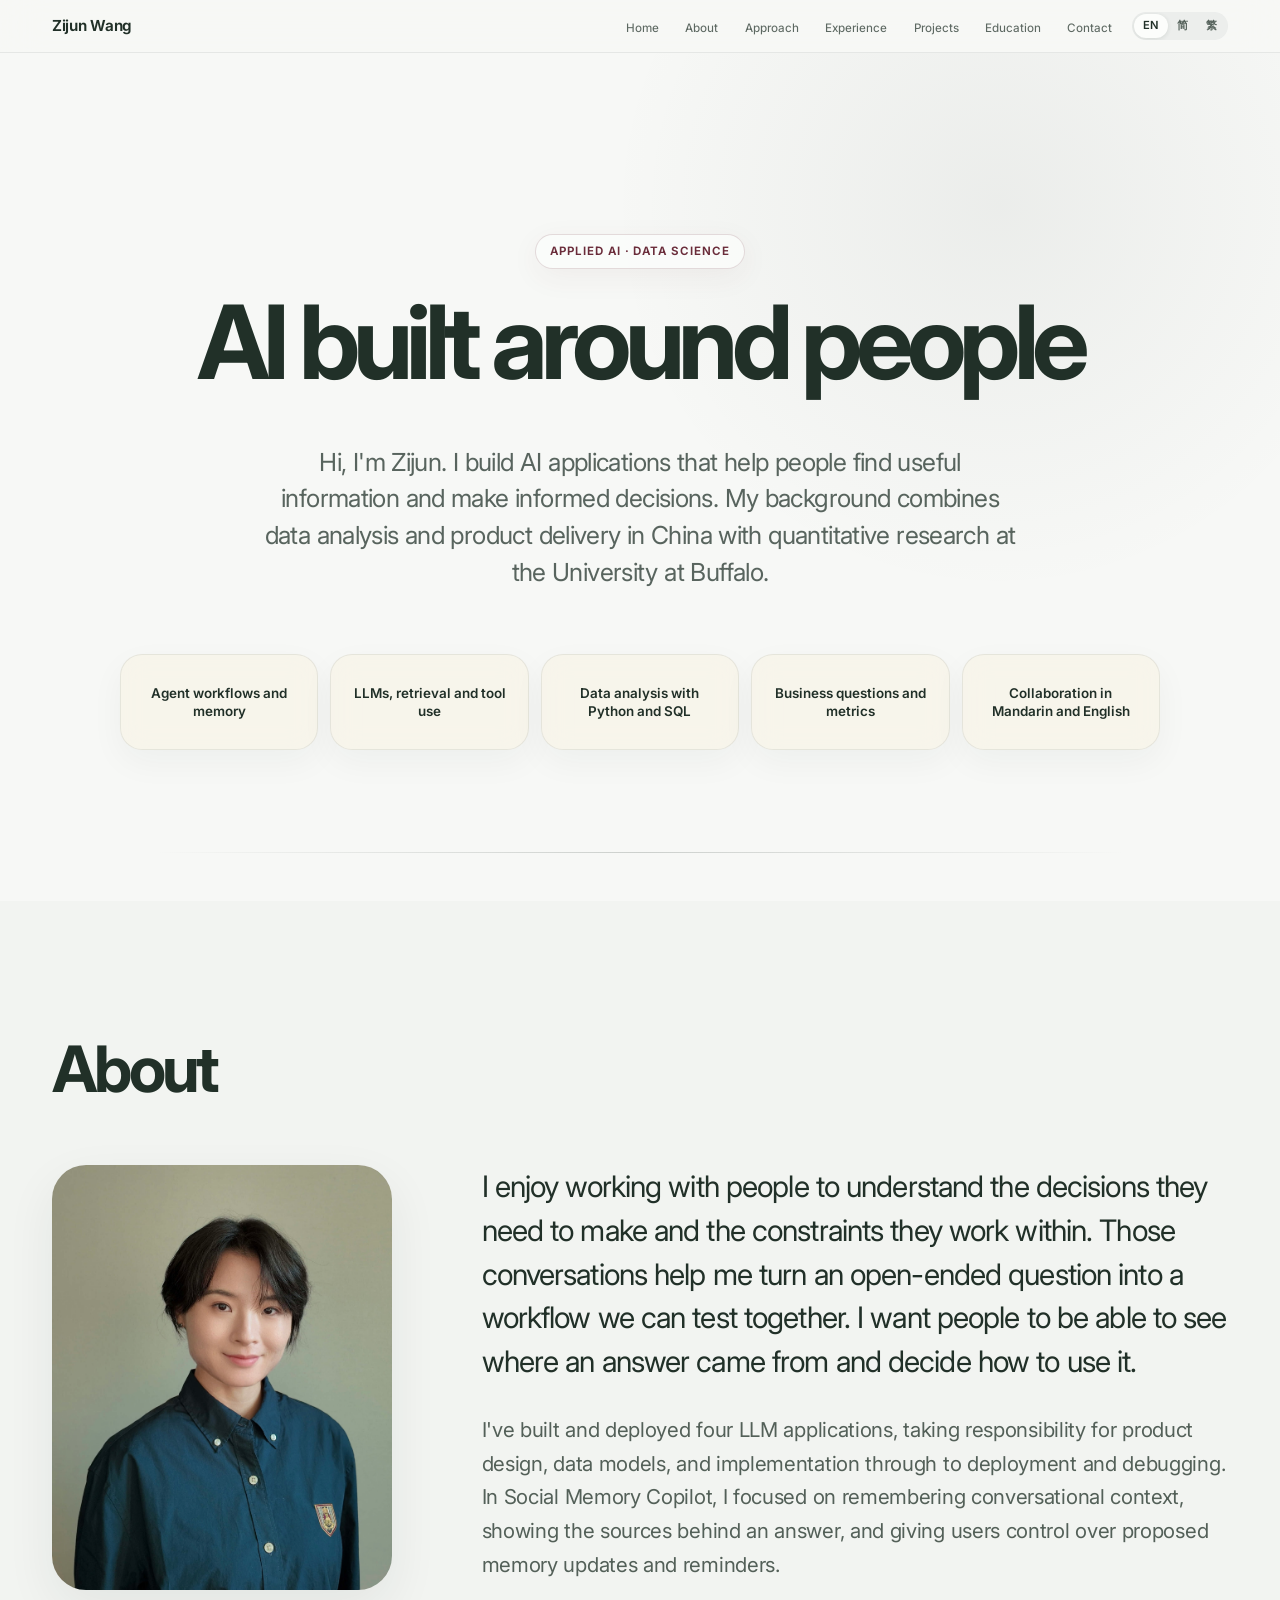
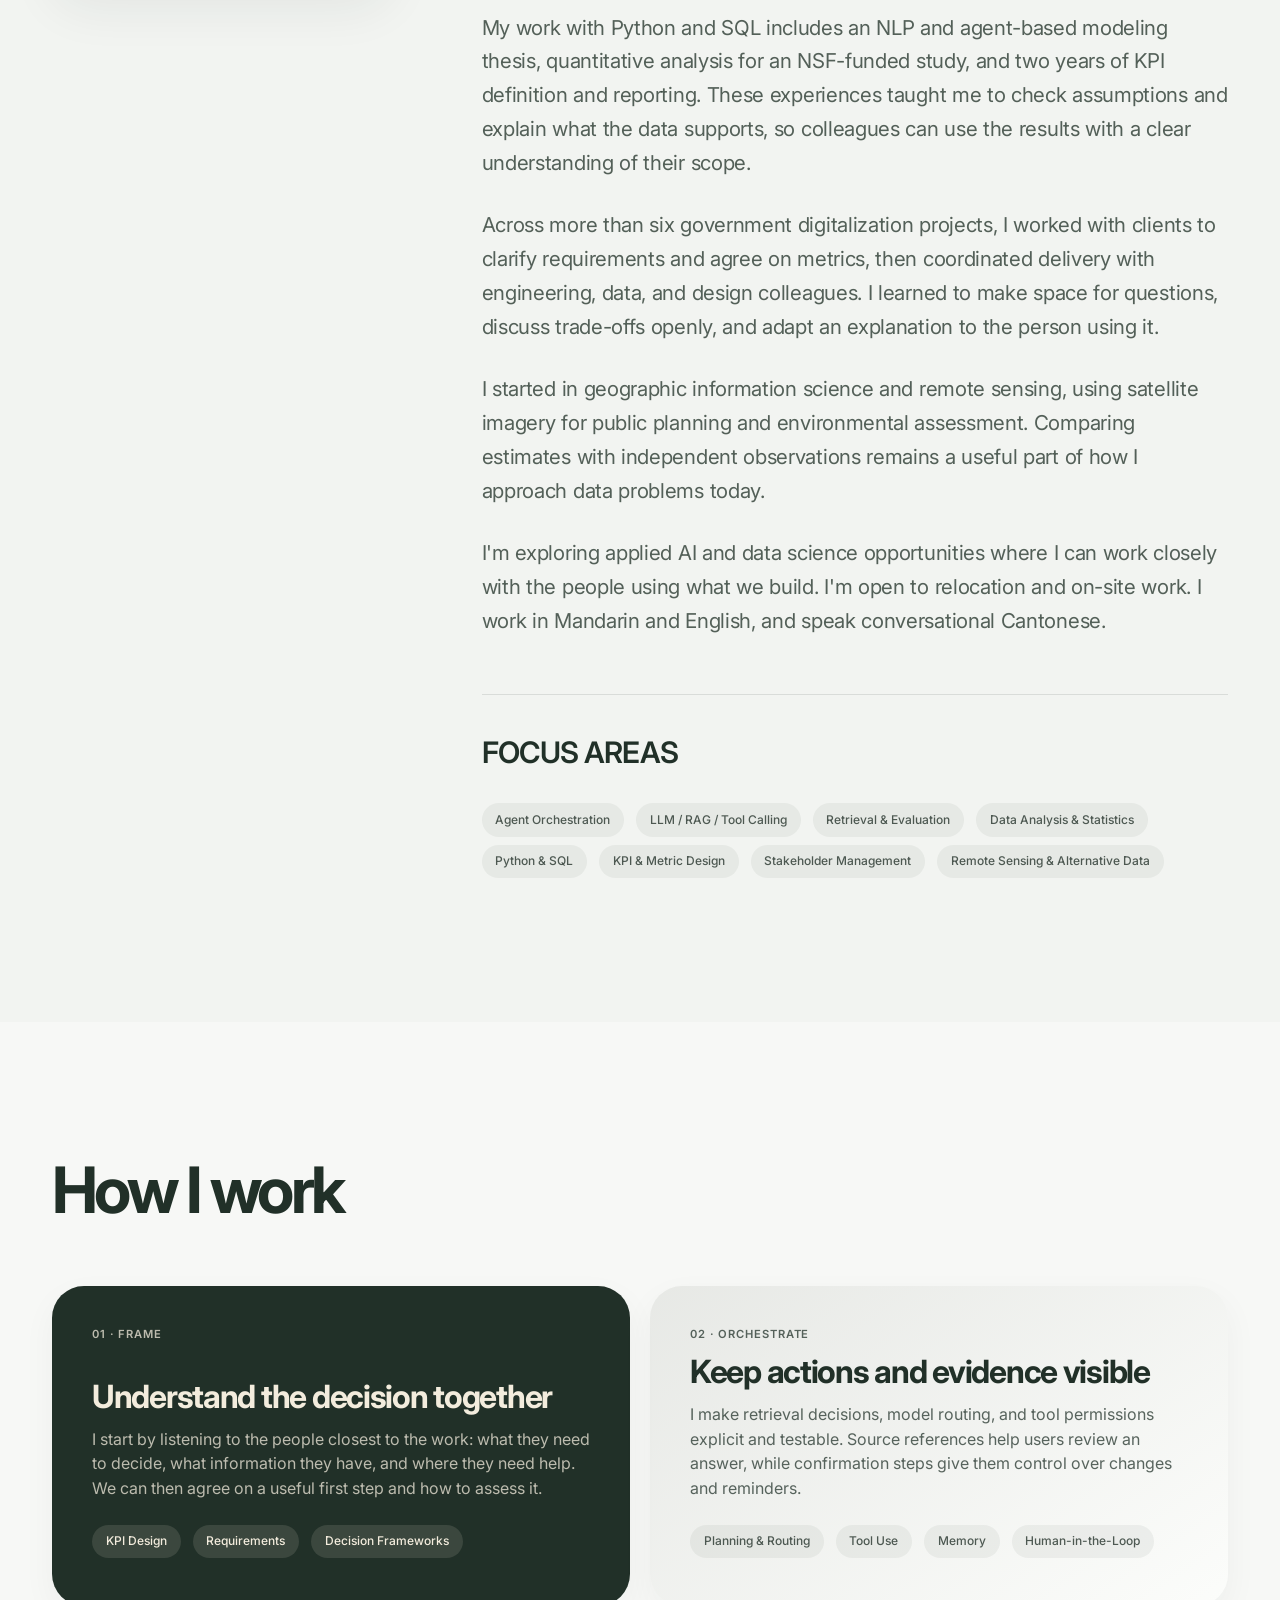
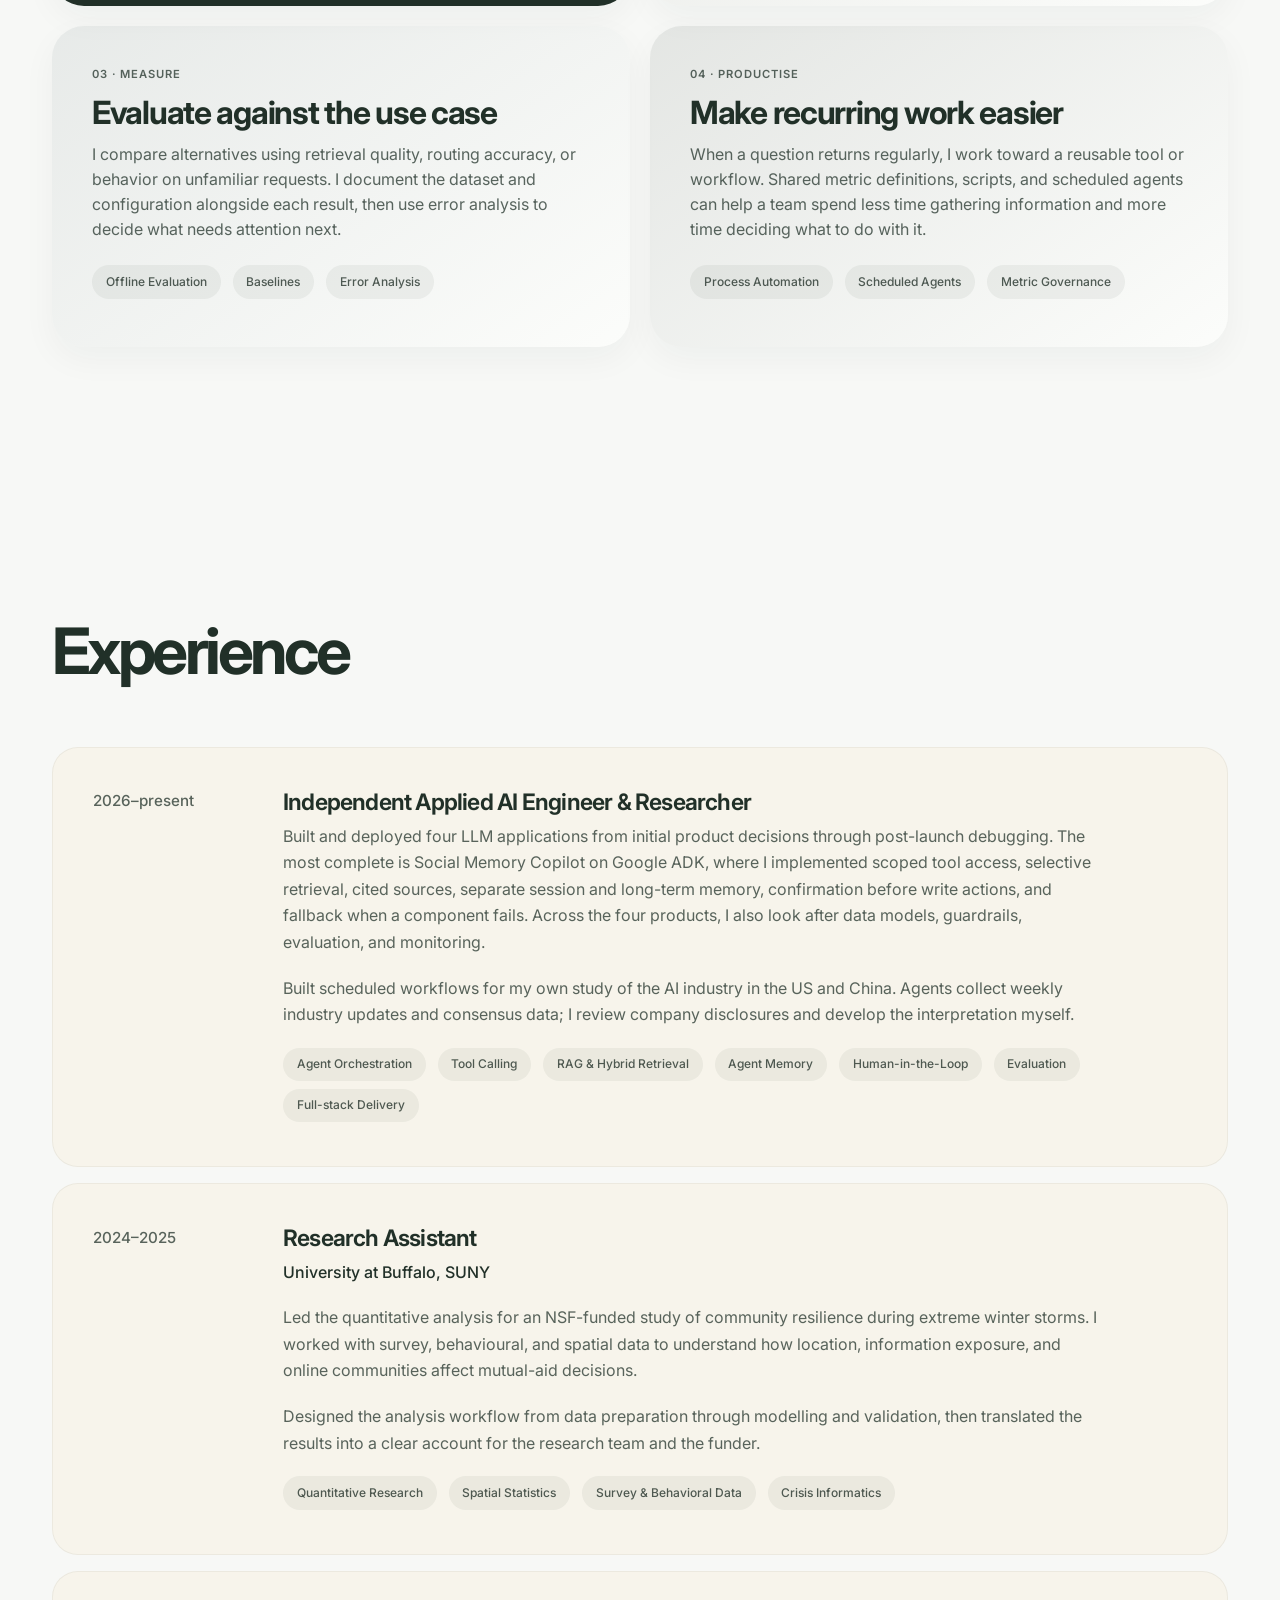
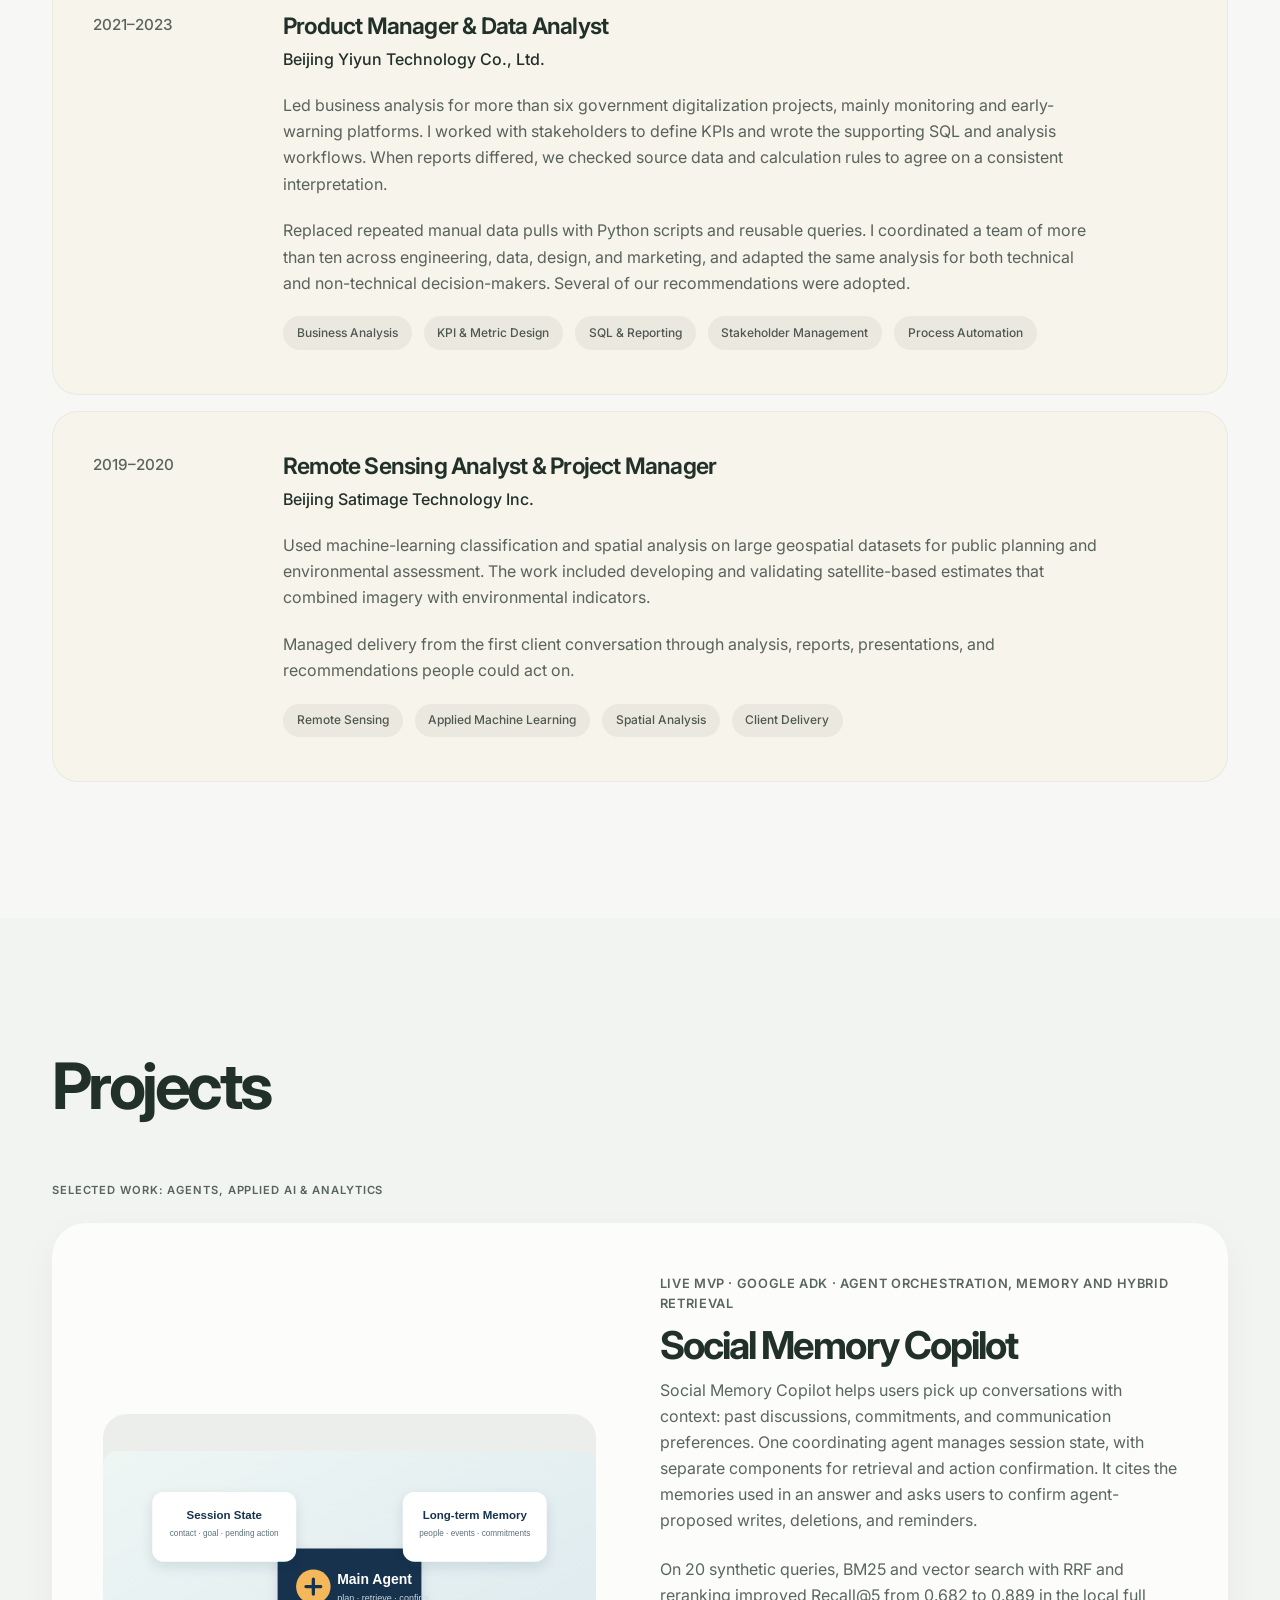
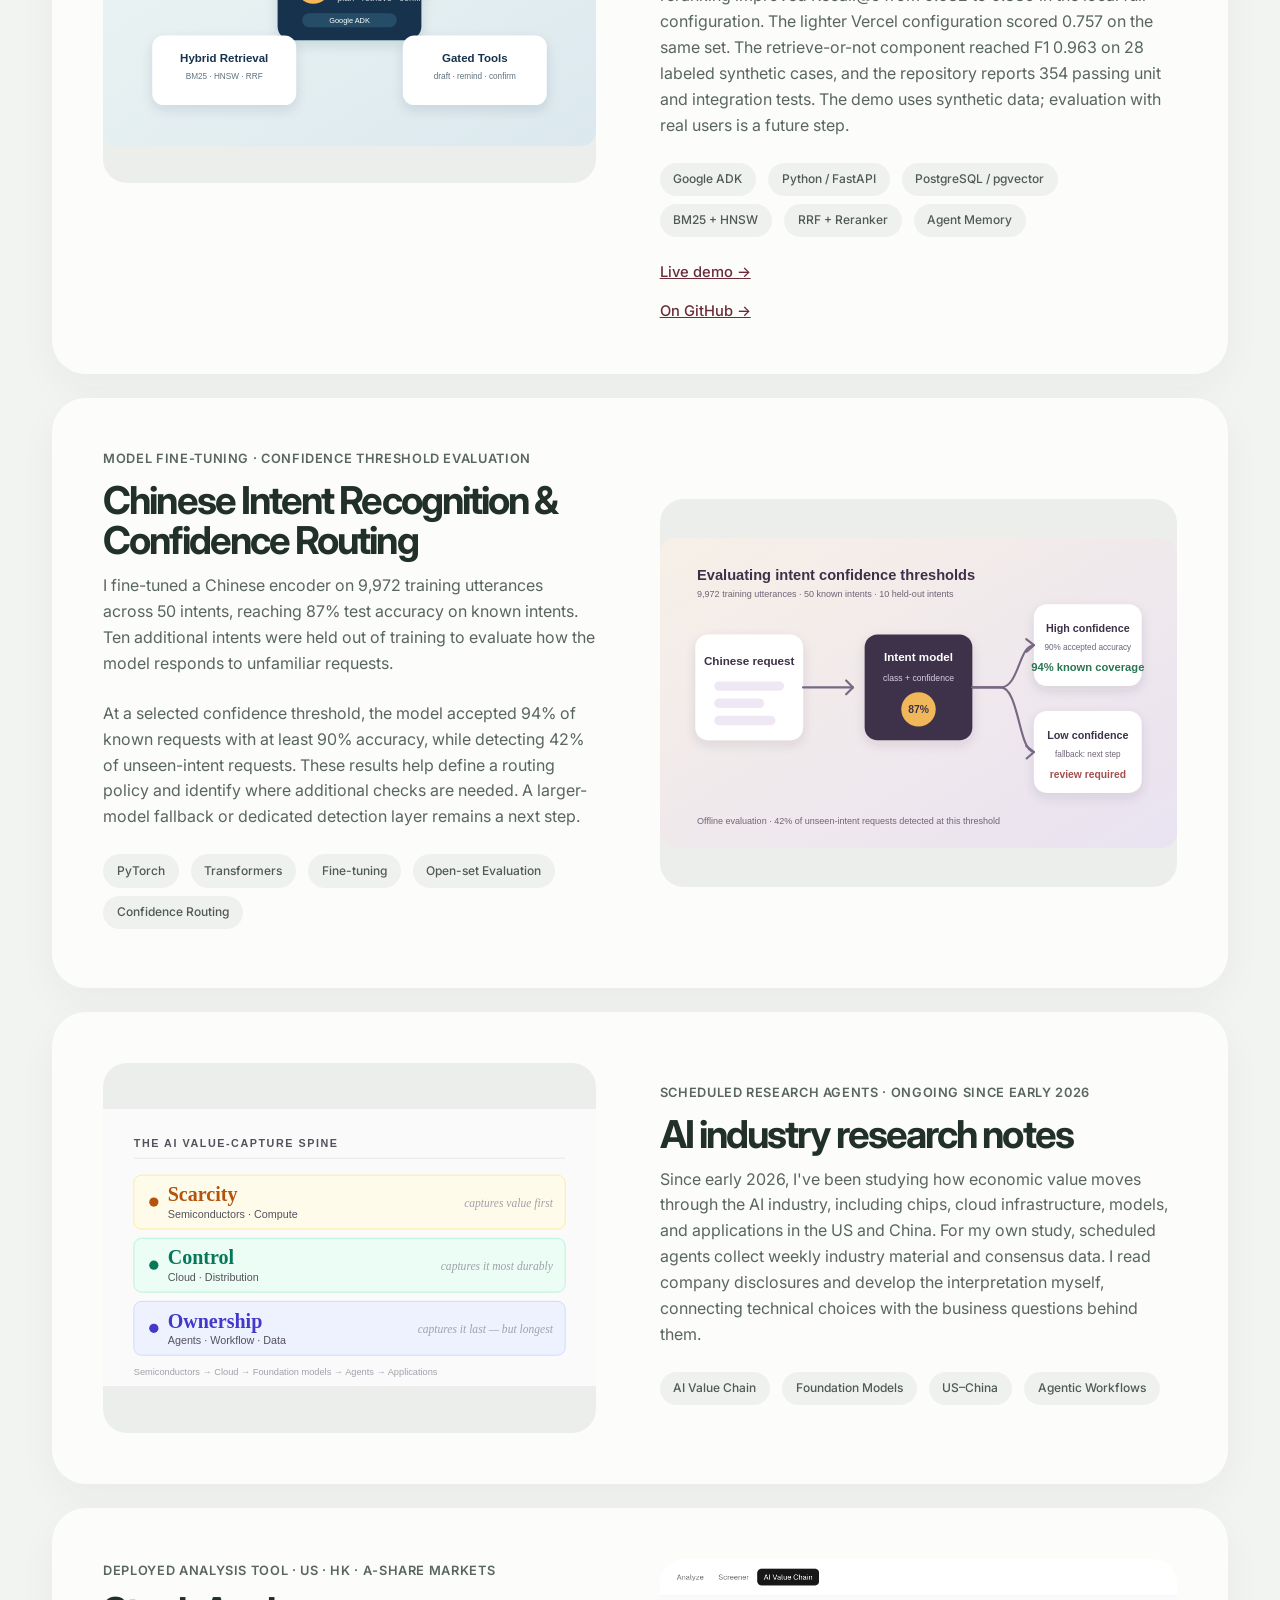
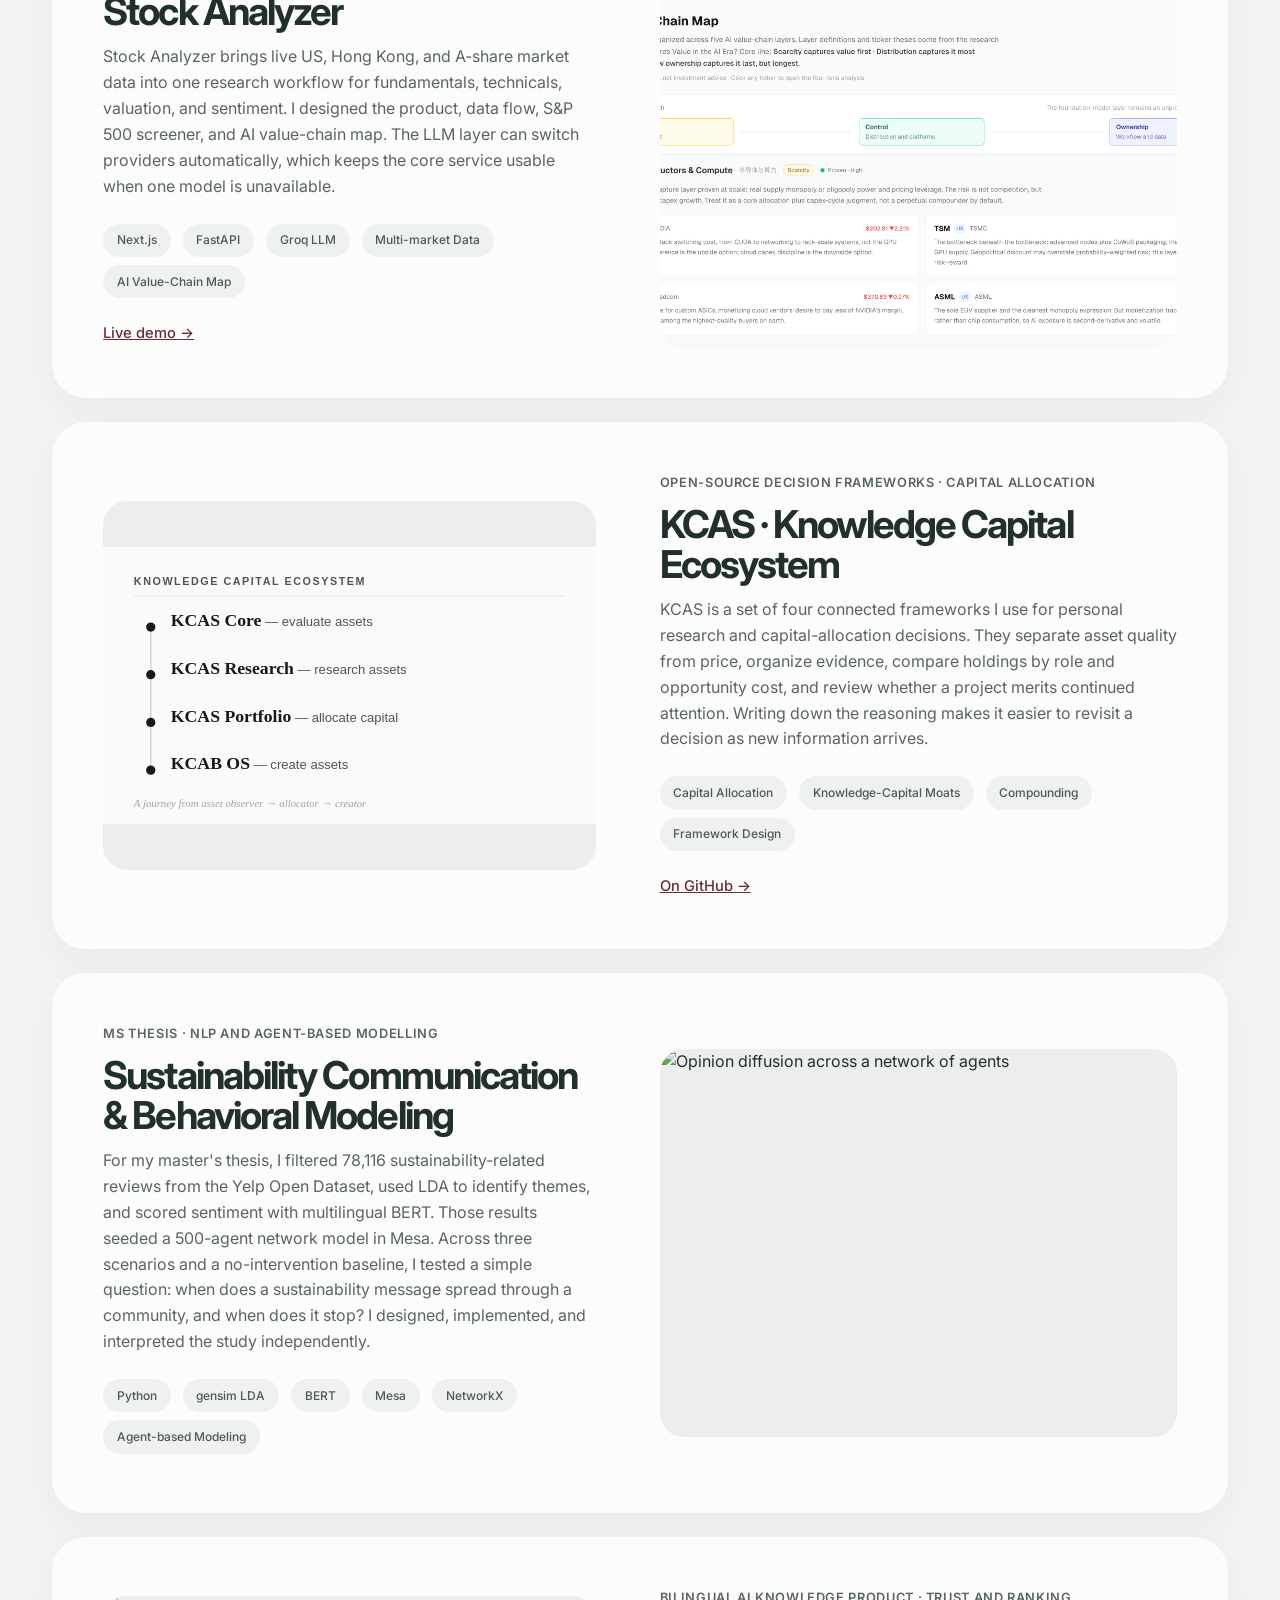
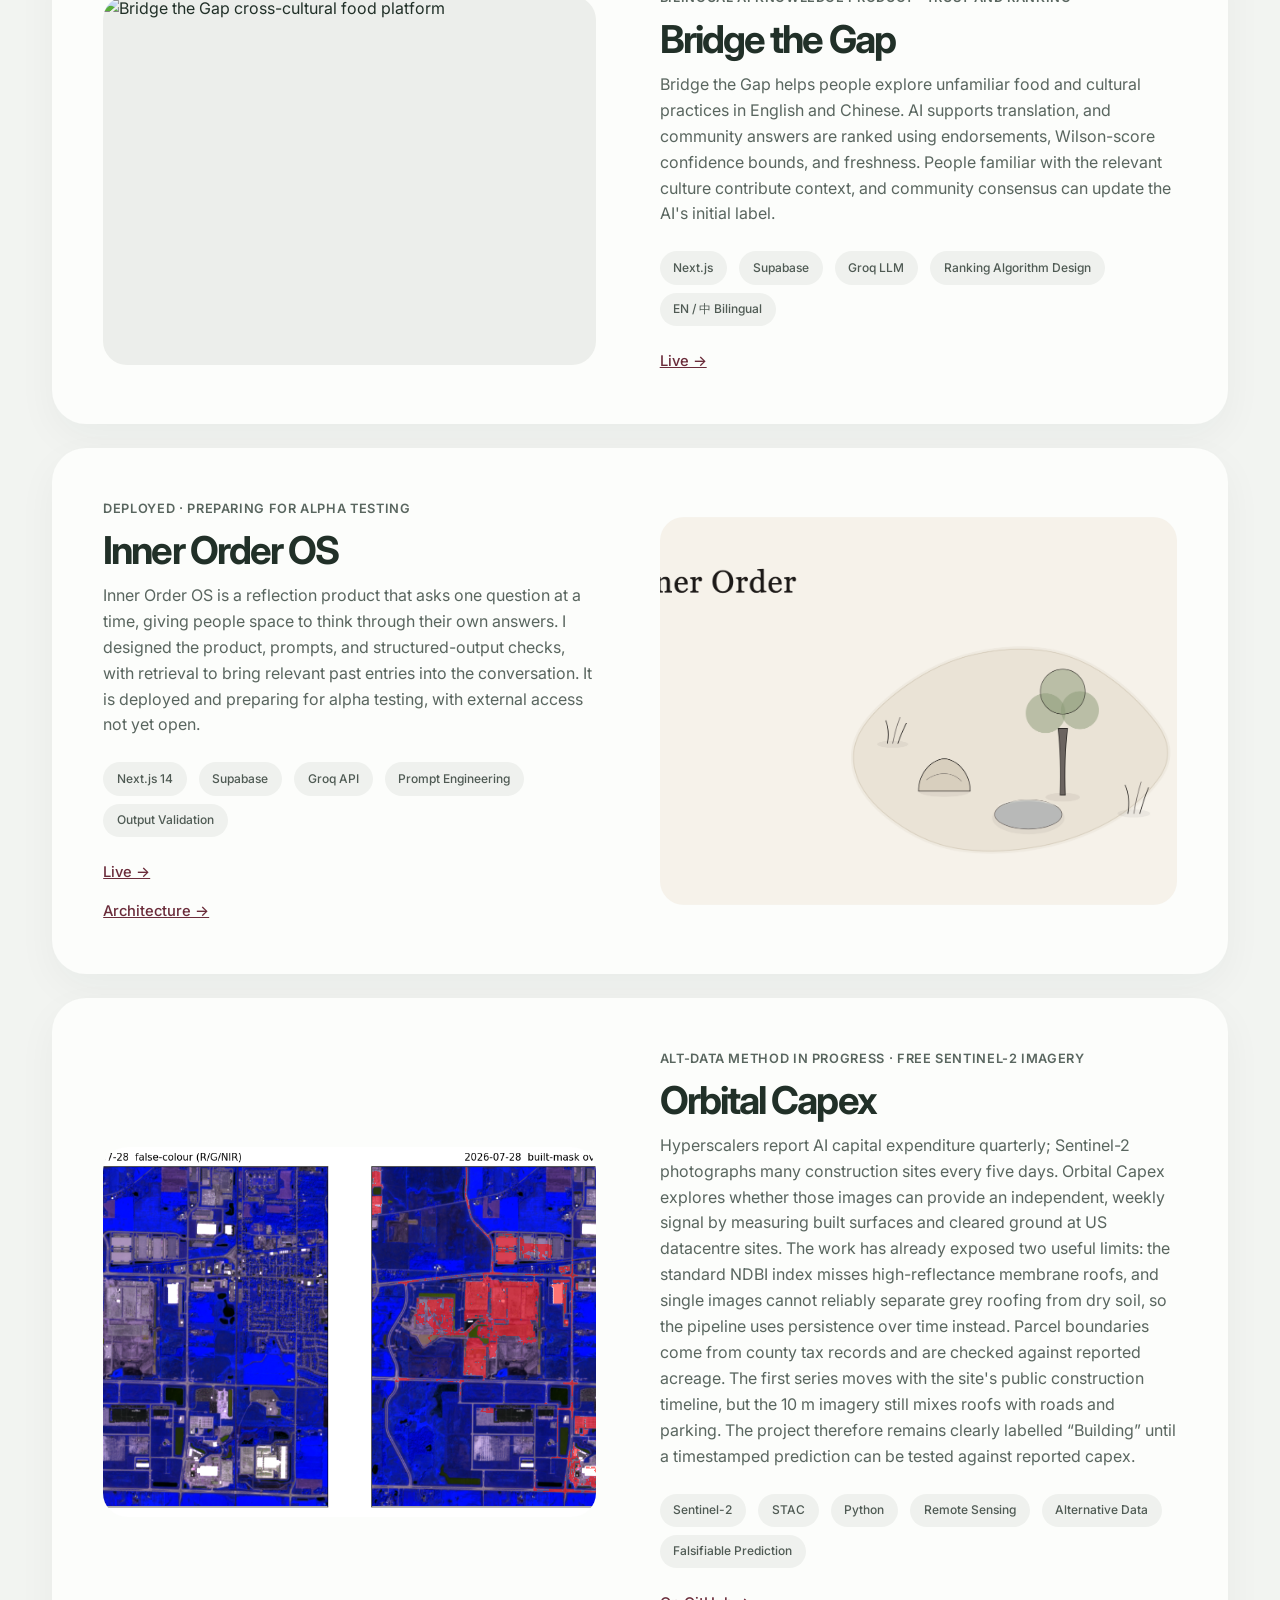
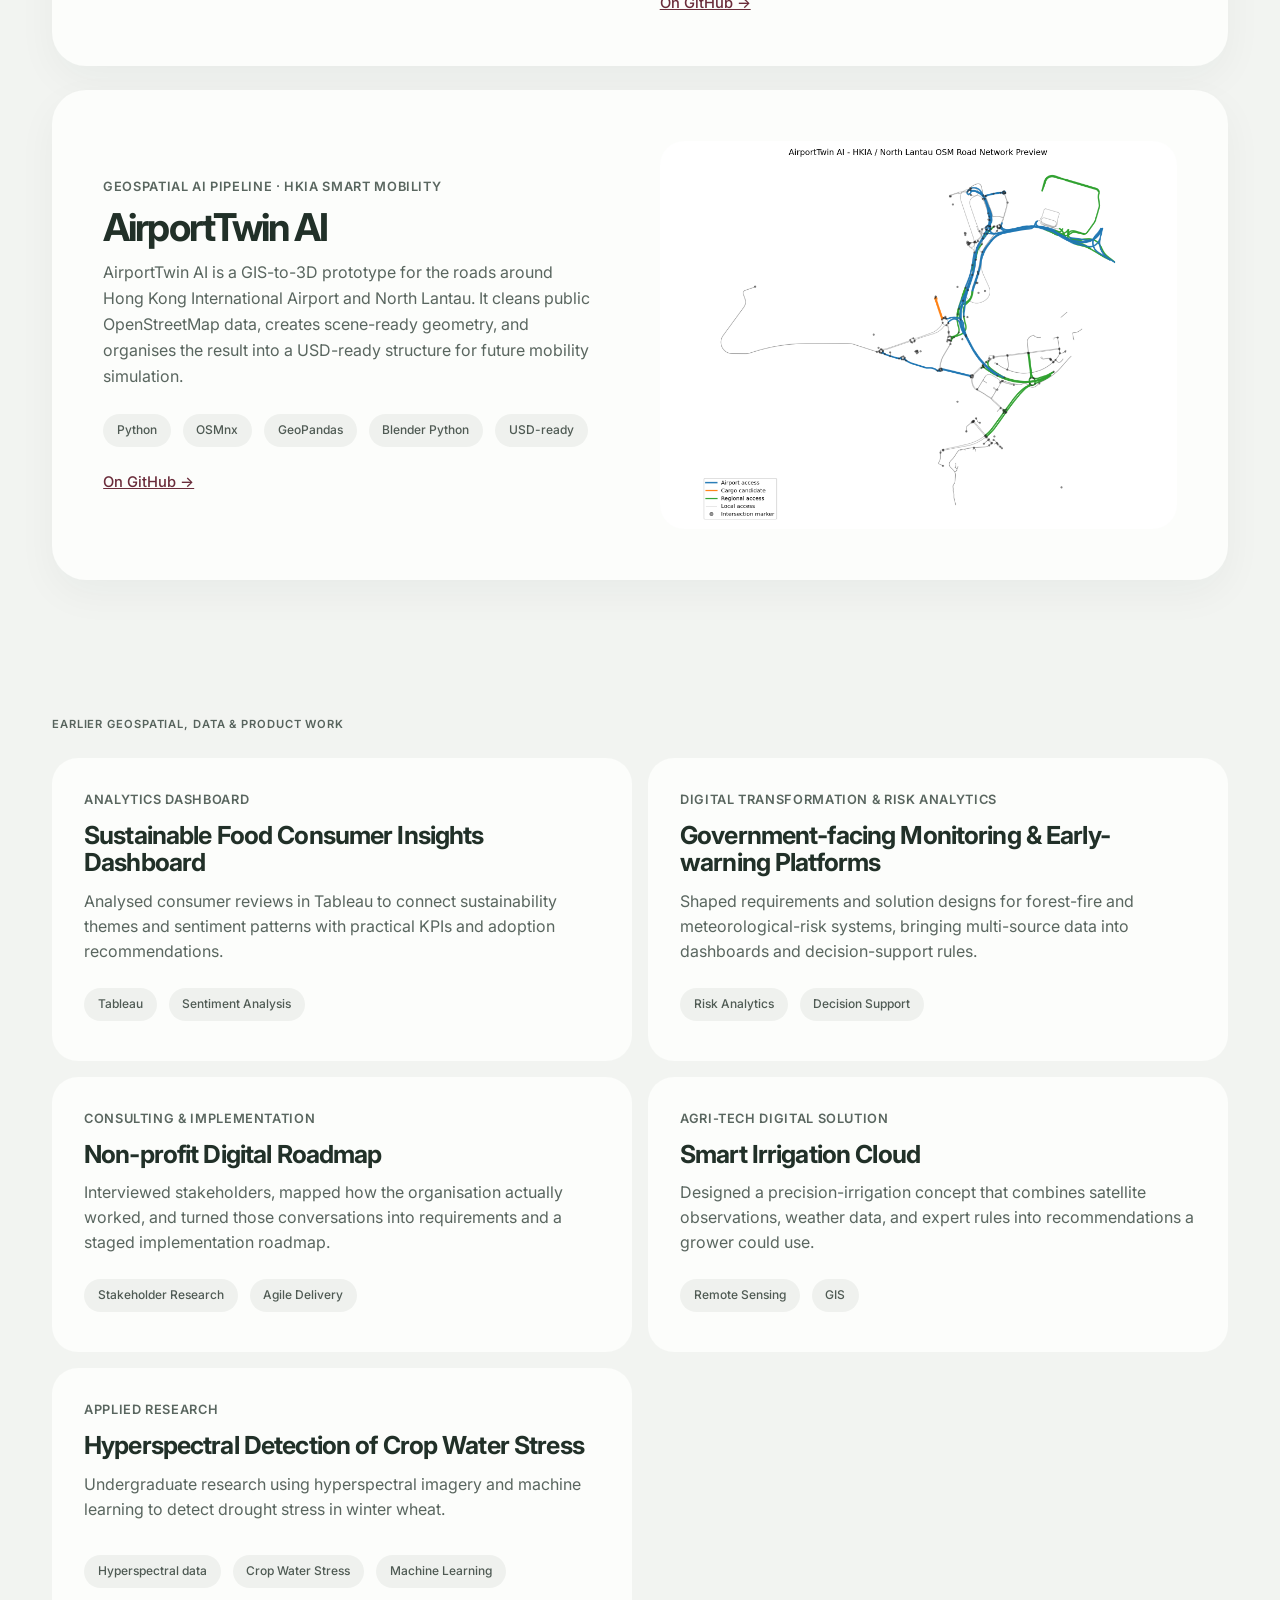
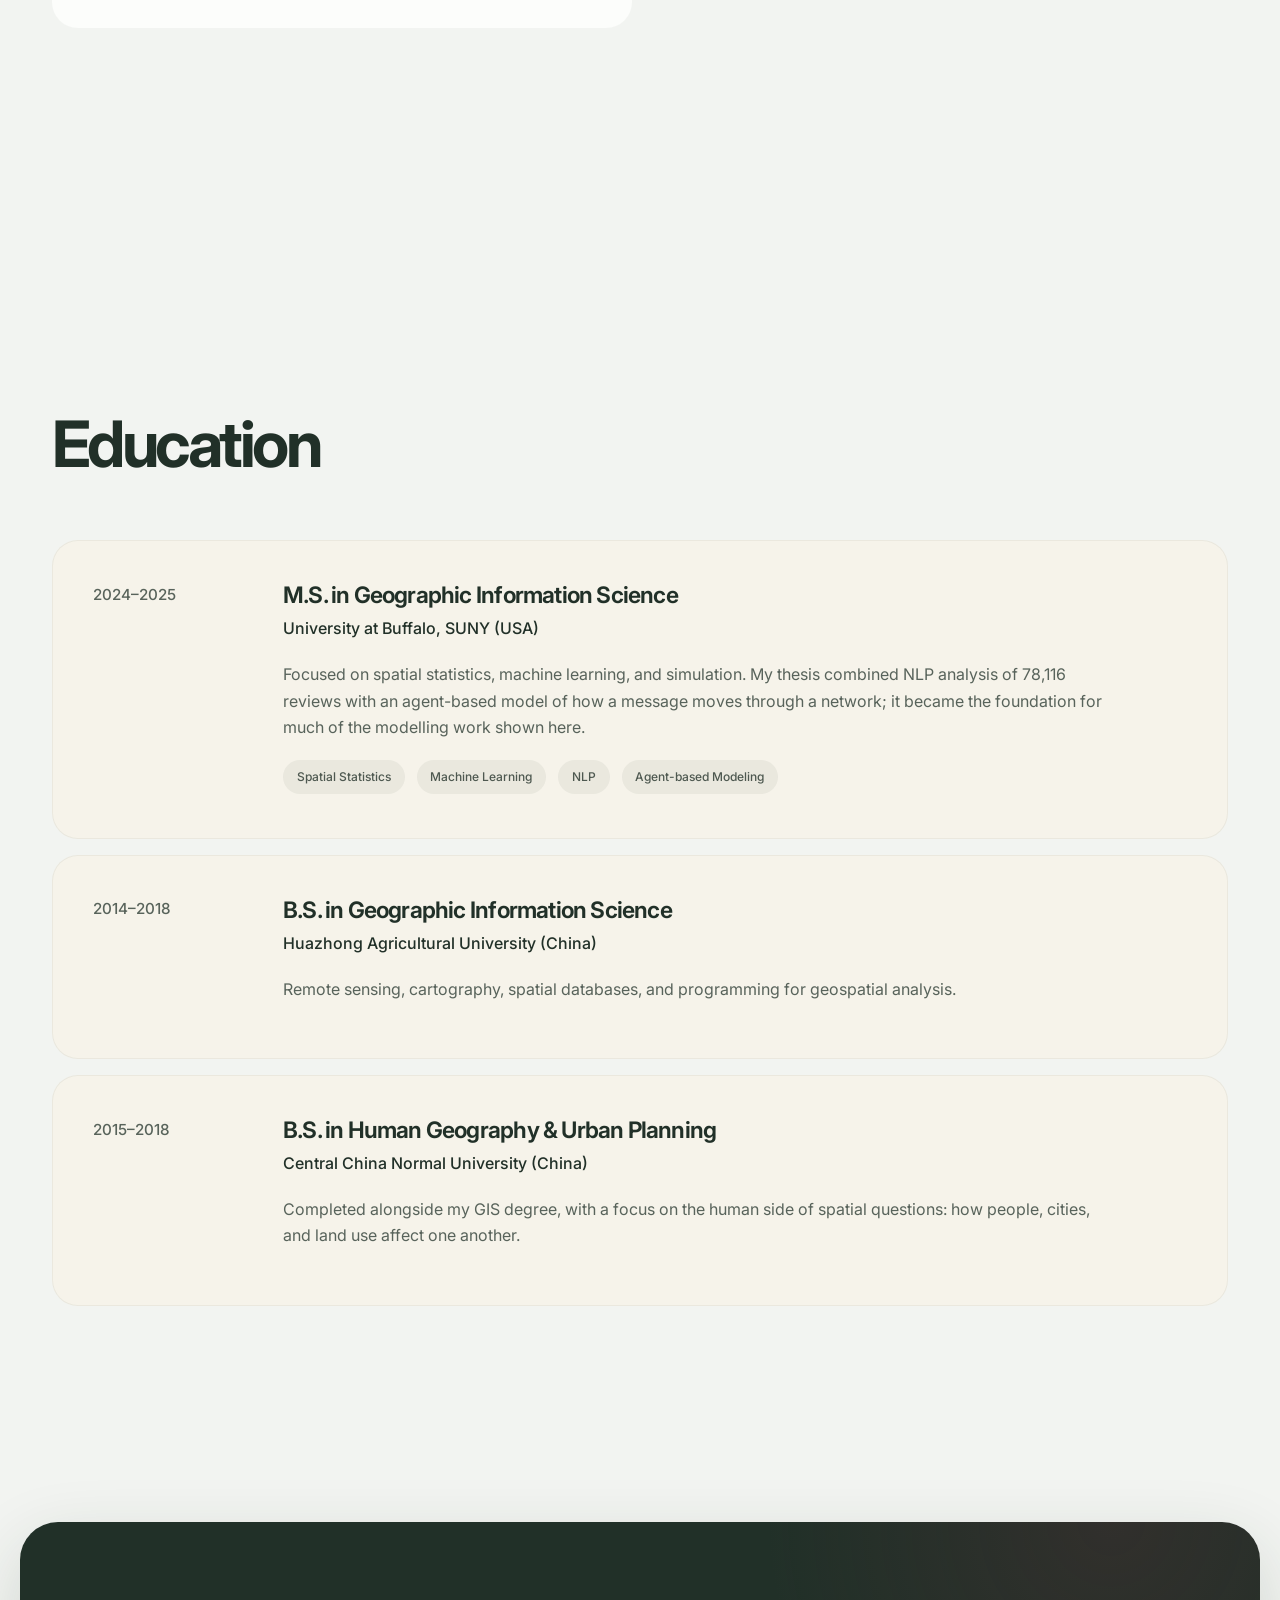
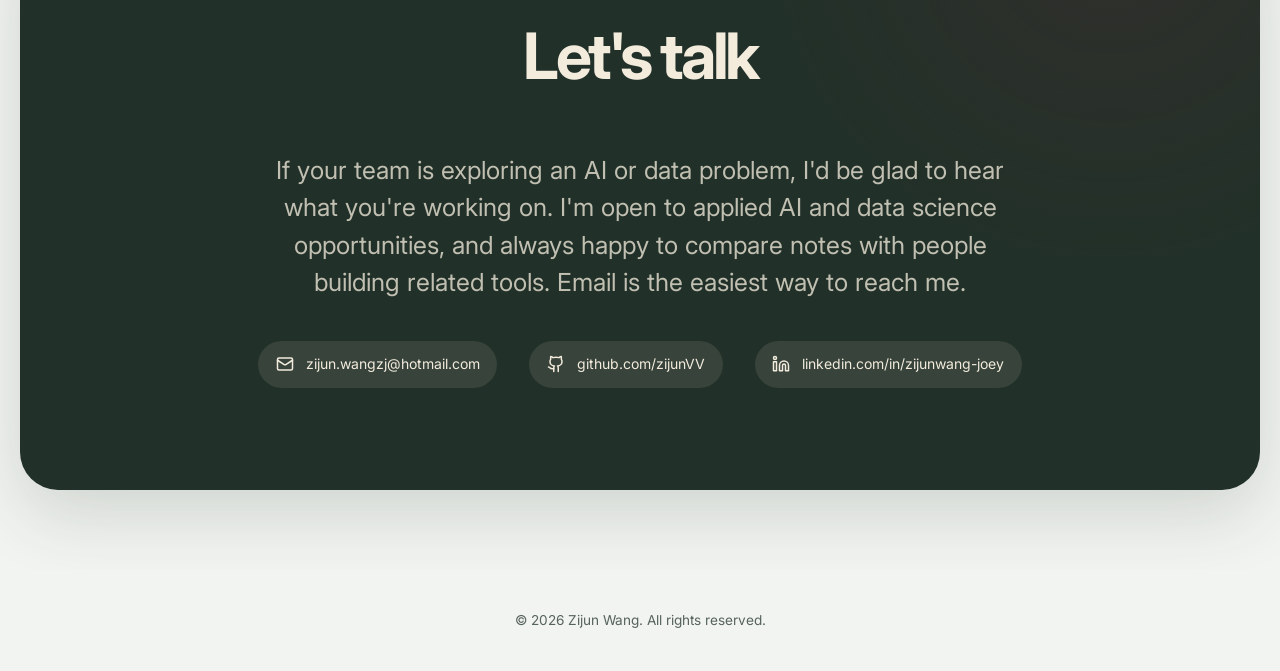
==== commit c890fac8: "Switch homepage ground to mist grey-white Replace the warm paper-white background with #F7F8F6 acros" ====
--- a/index.html
+++ b/index.html
@@ -988,15 +988,15 @@
       }
 
       #approach .card--minimal:nth-child(2) {
-        background: linear-gradient(145deg, rgba(123, 129, 117, 0.10), rgba(248, 243, 232, 0.92));
+        background: linear-gradient(145deg, rgba(123, 129, 117, 0.13), rgba(252, 253, 251, 0.94));
       }
 
       #approach .card--minimal:nth-child(3) {
-        background: linear-gradient(145deg, rgba(199, 166, 106, 0.10), rgba(248, 243, 232, 0.92));
+        background: linear-gradient(145deg, rgba(140, 154, 155, 0.15), rgba(252, 253, 251, 0.94));
       }
 
       #approach .card--minimal:nth-child(4) {
-        background: linear-gradient(145deg, rgba(140, 154, 155, 0.10), rgba(248, 243, 232, 0.92));
+        background: linear-gradient(145deg, rgba(33, 48, 40, 0.09), rgba(252, 253, 251, 0.94));
       }
 
       #approach .card__meta,
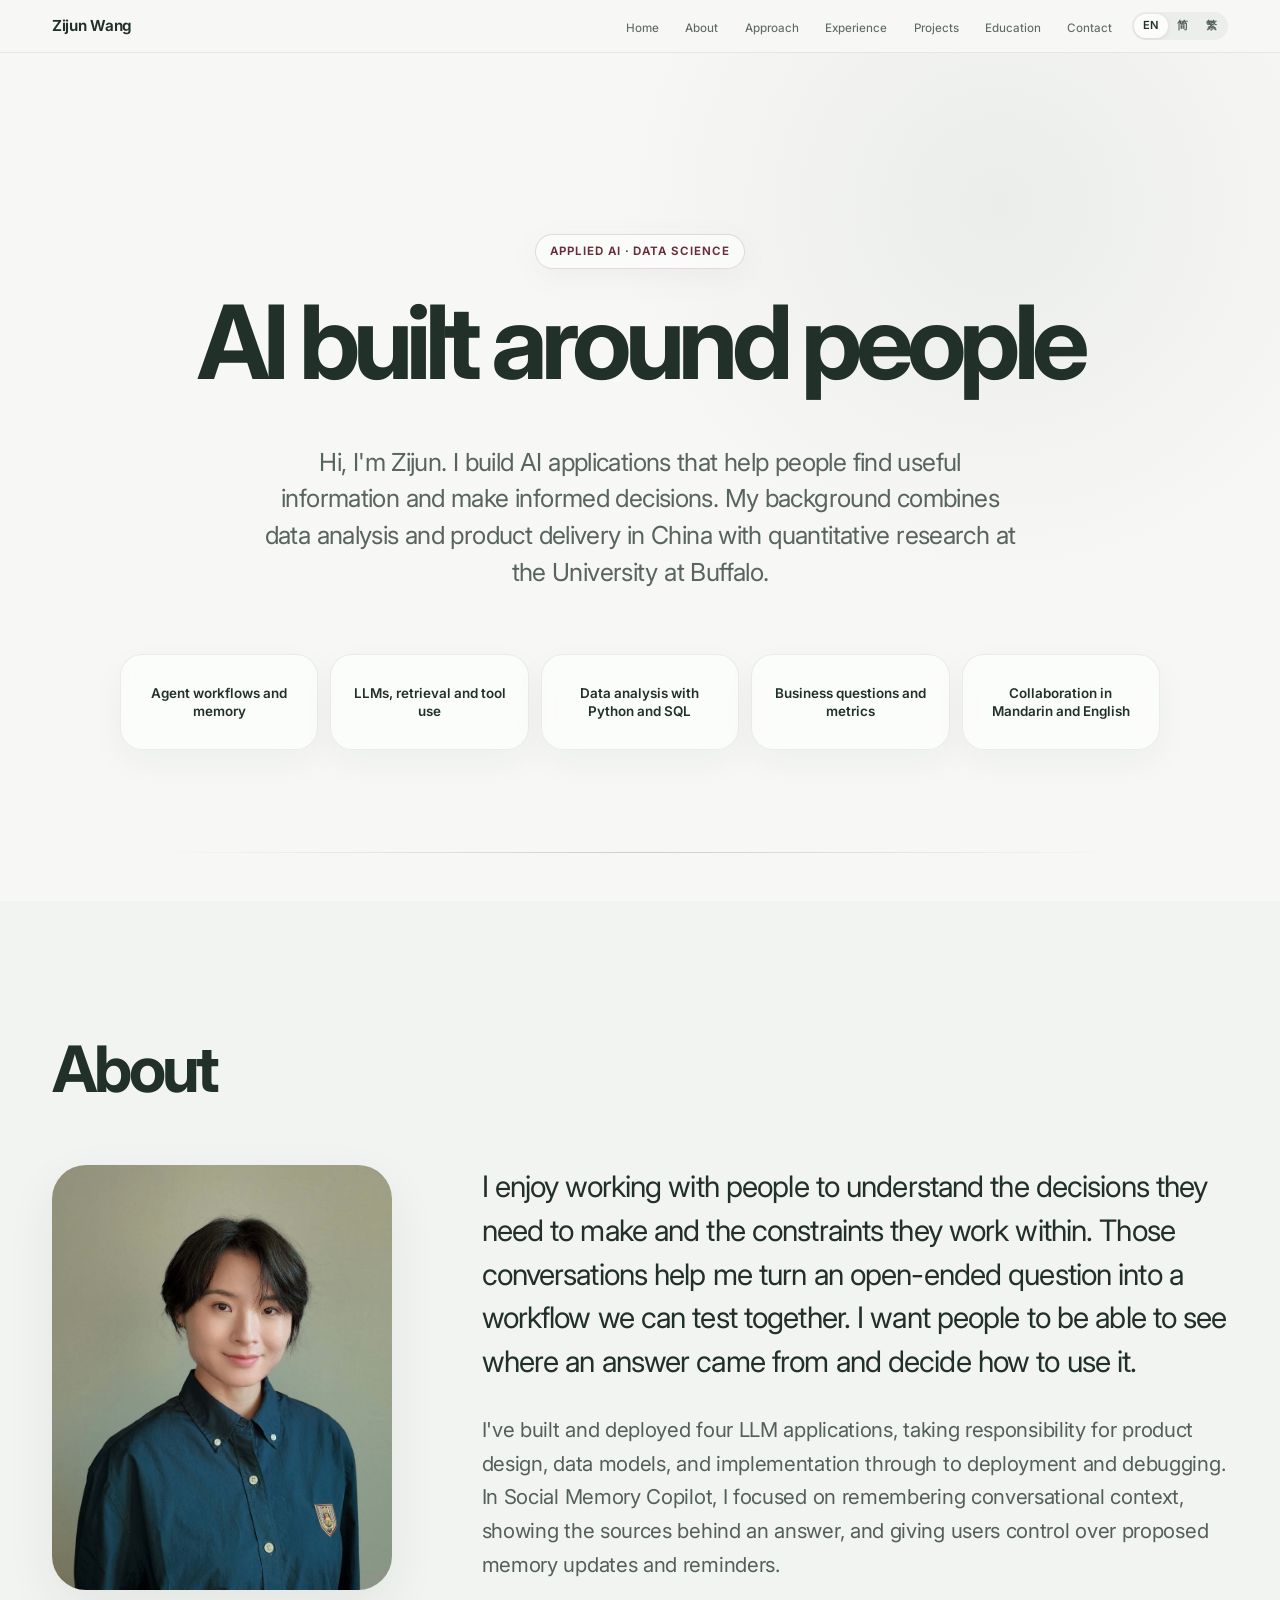
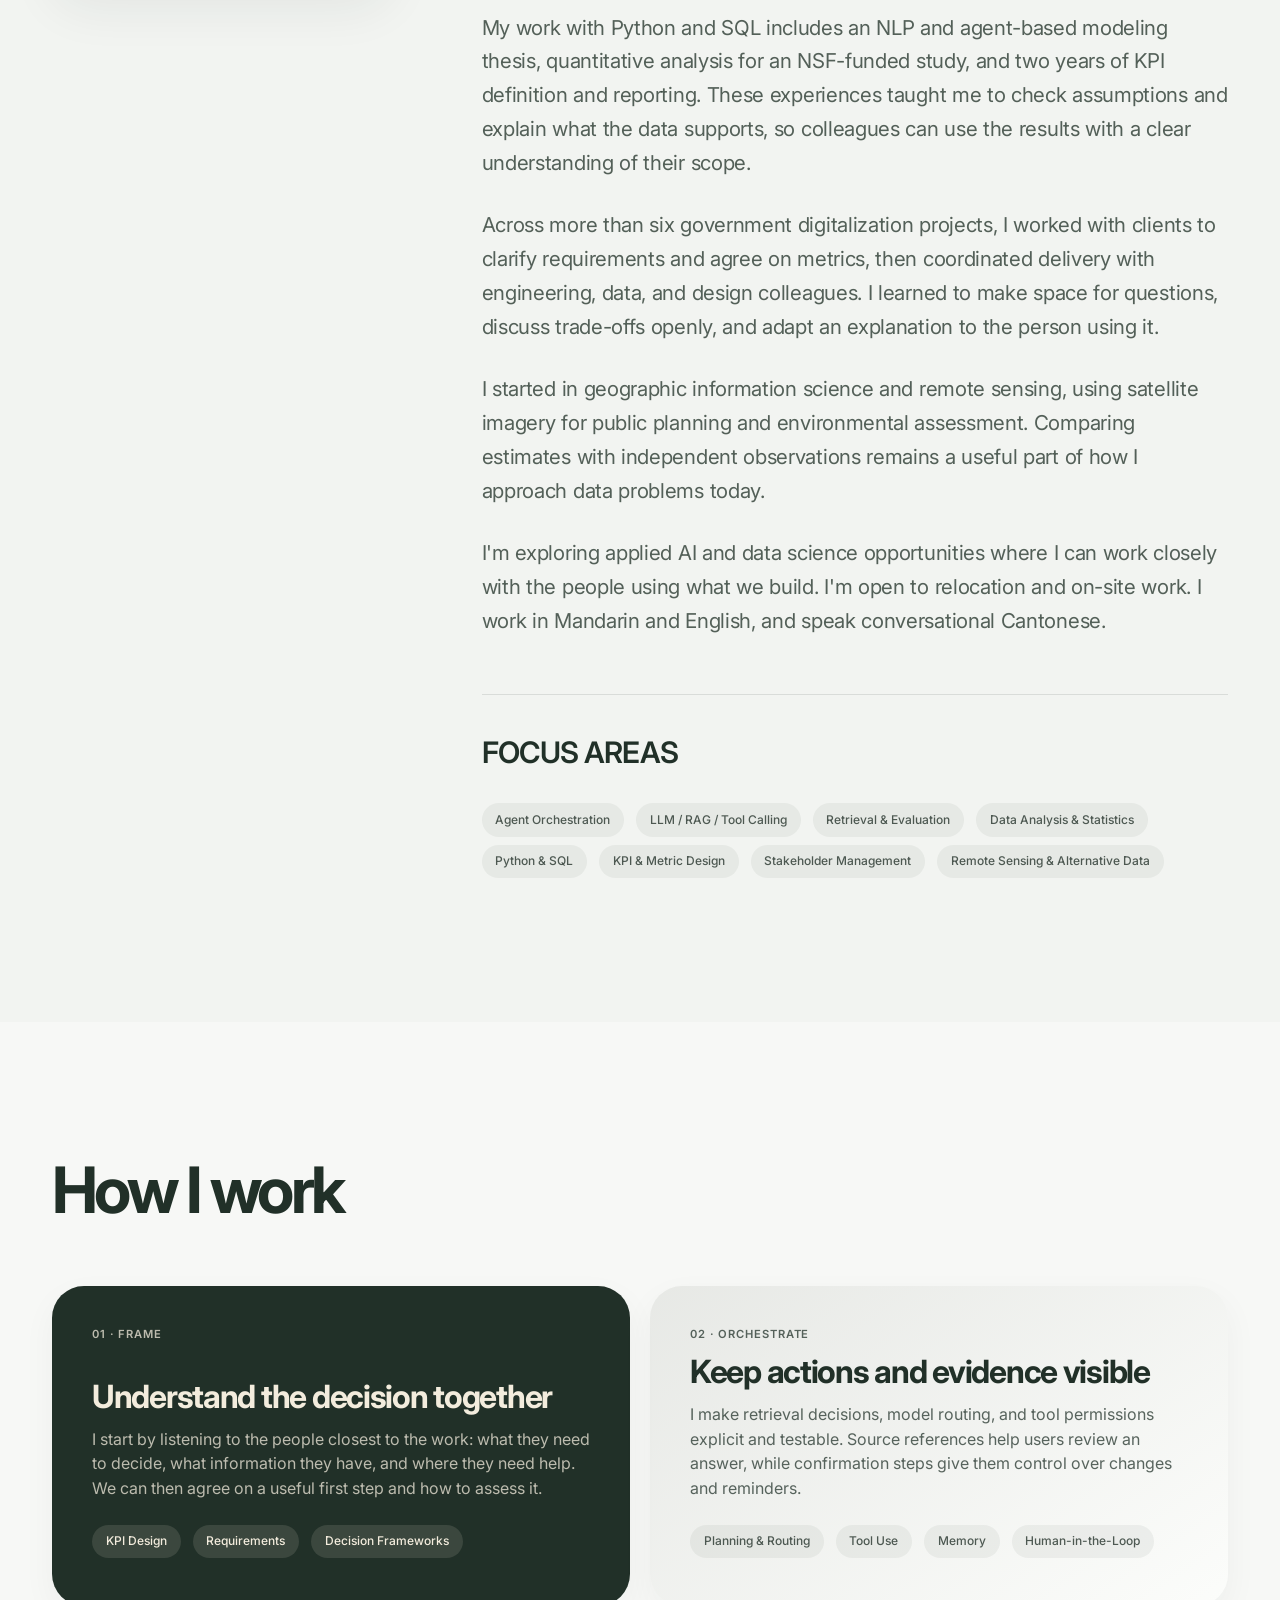
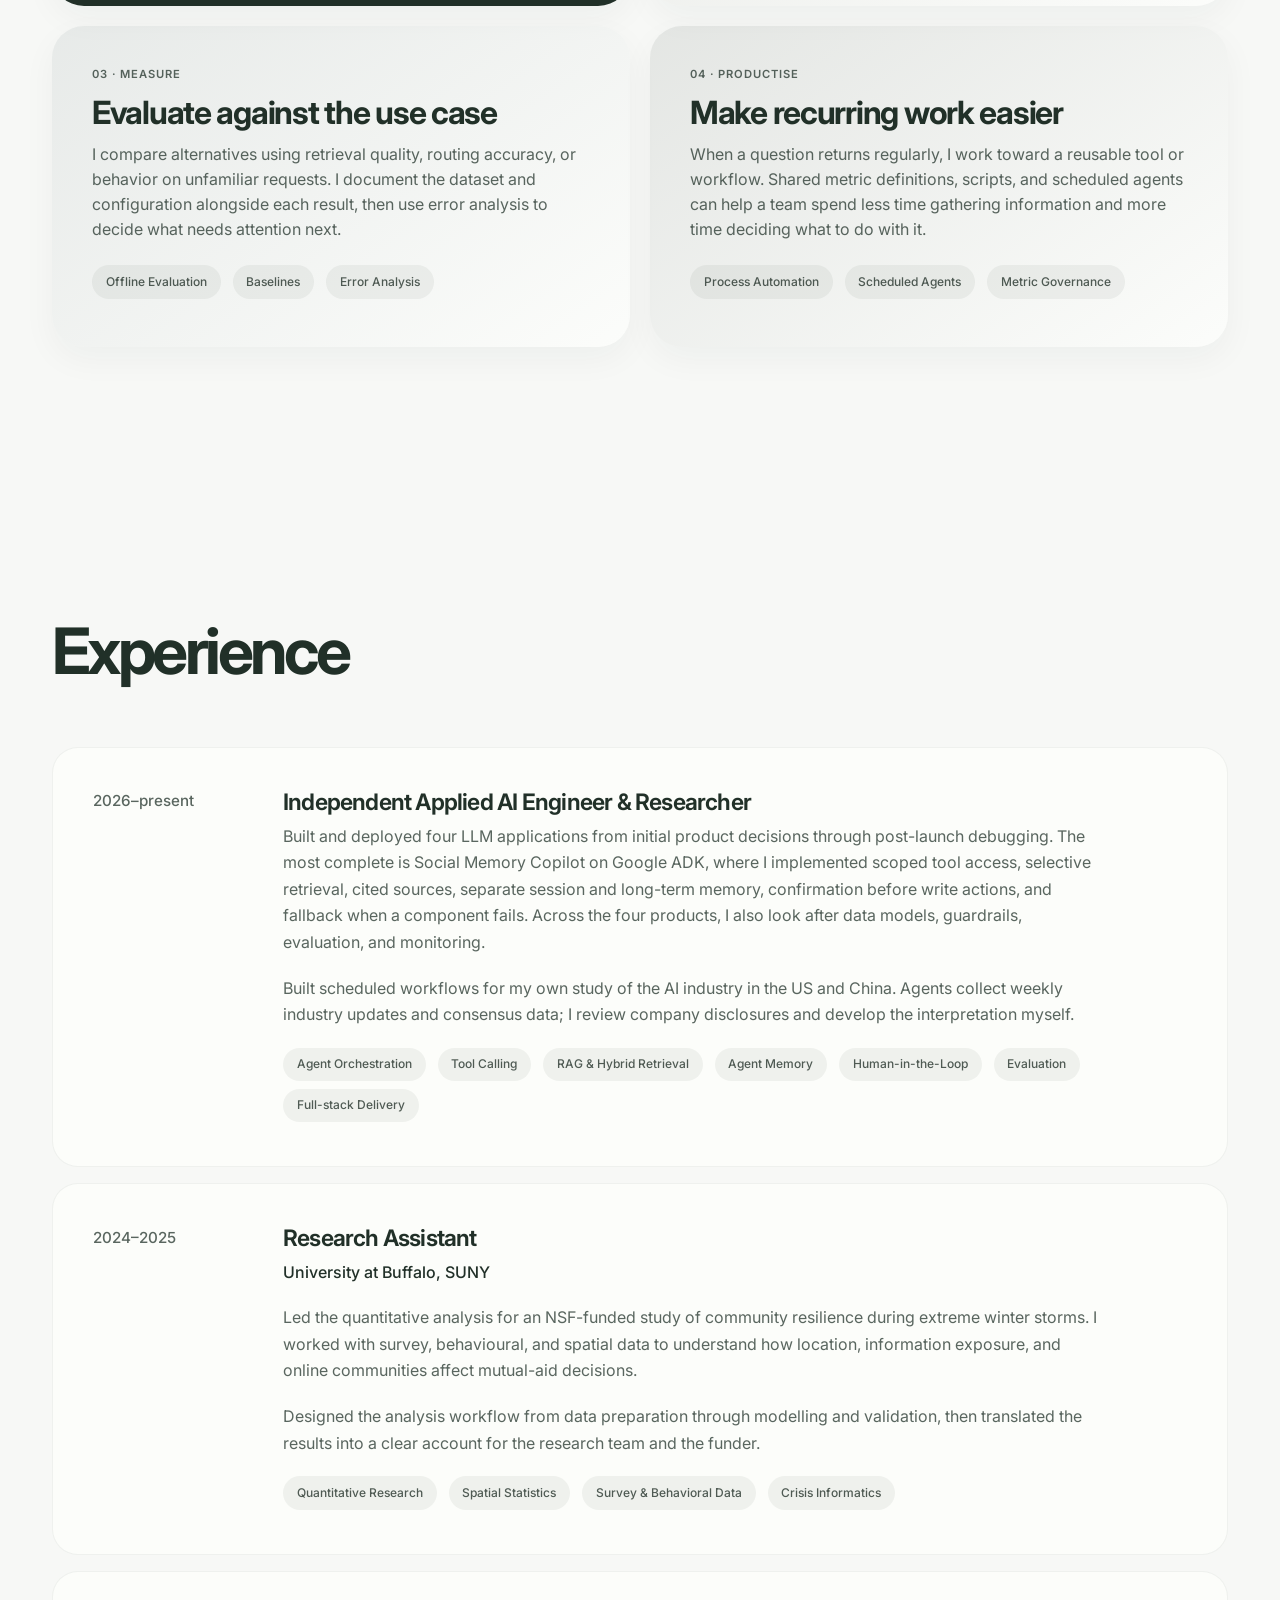
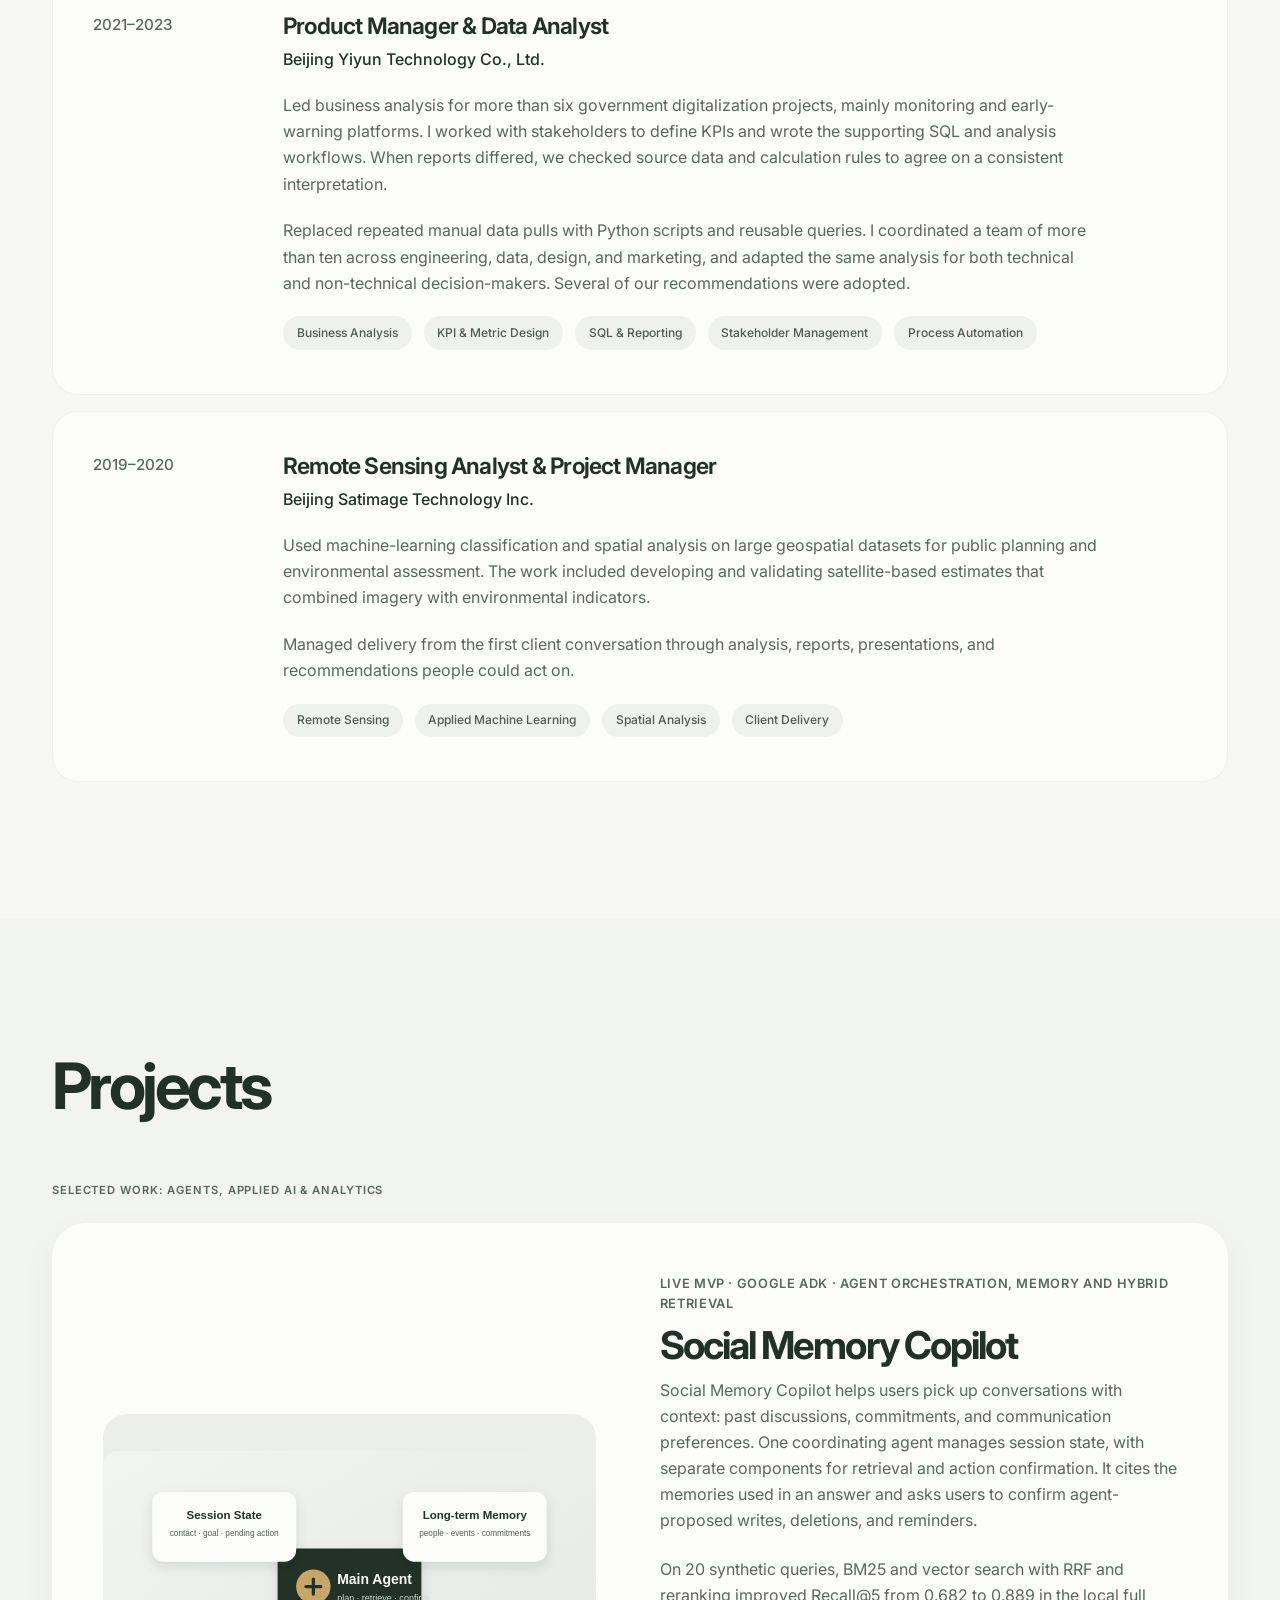
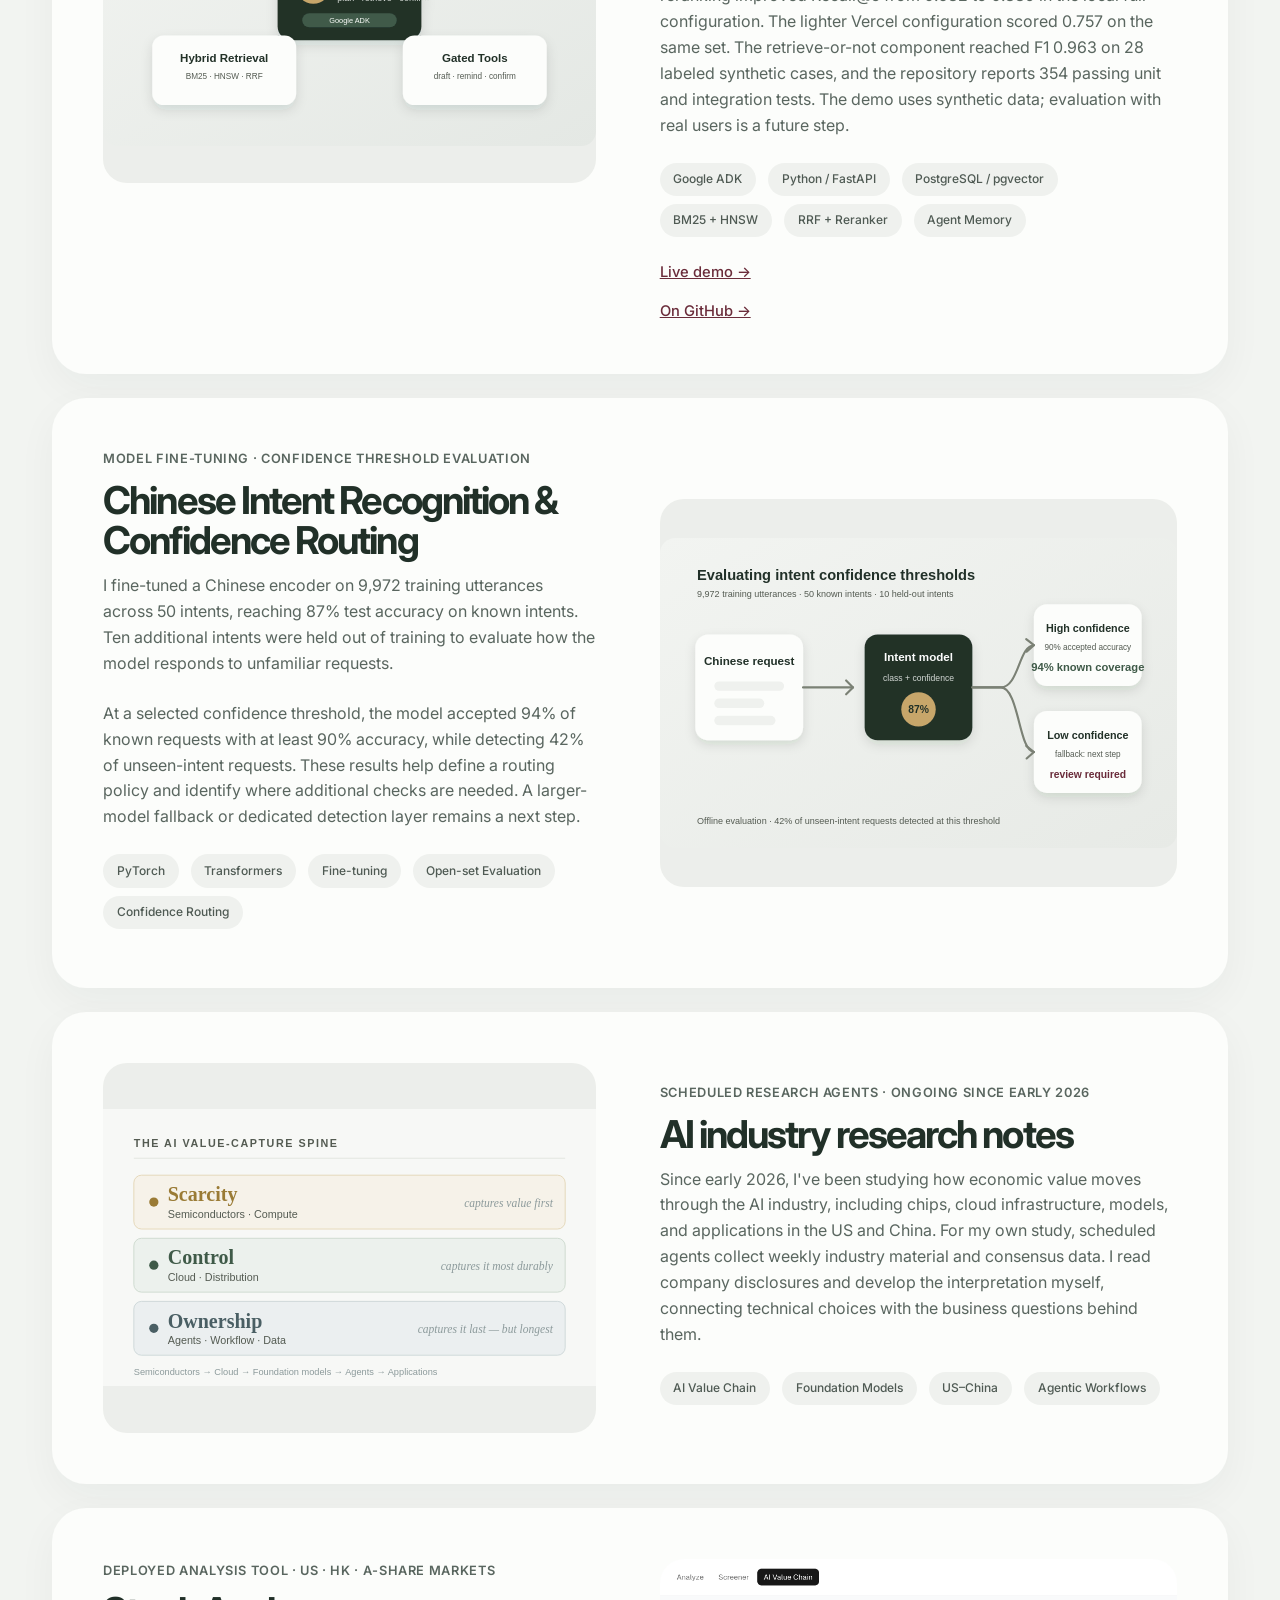
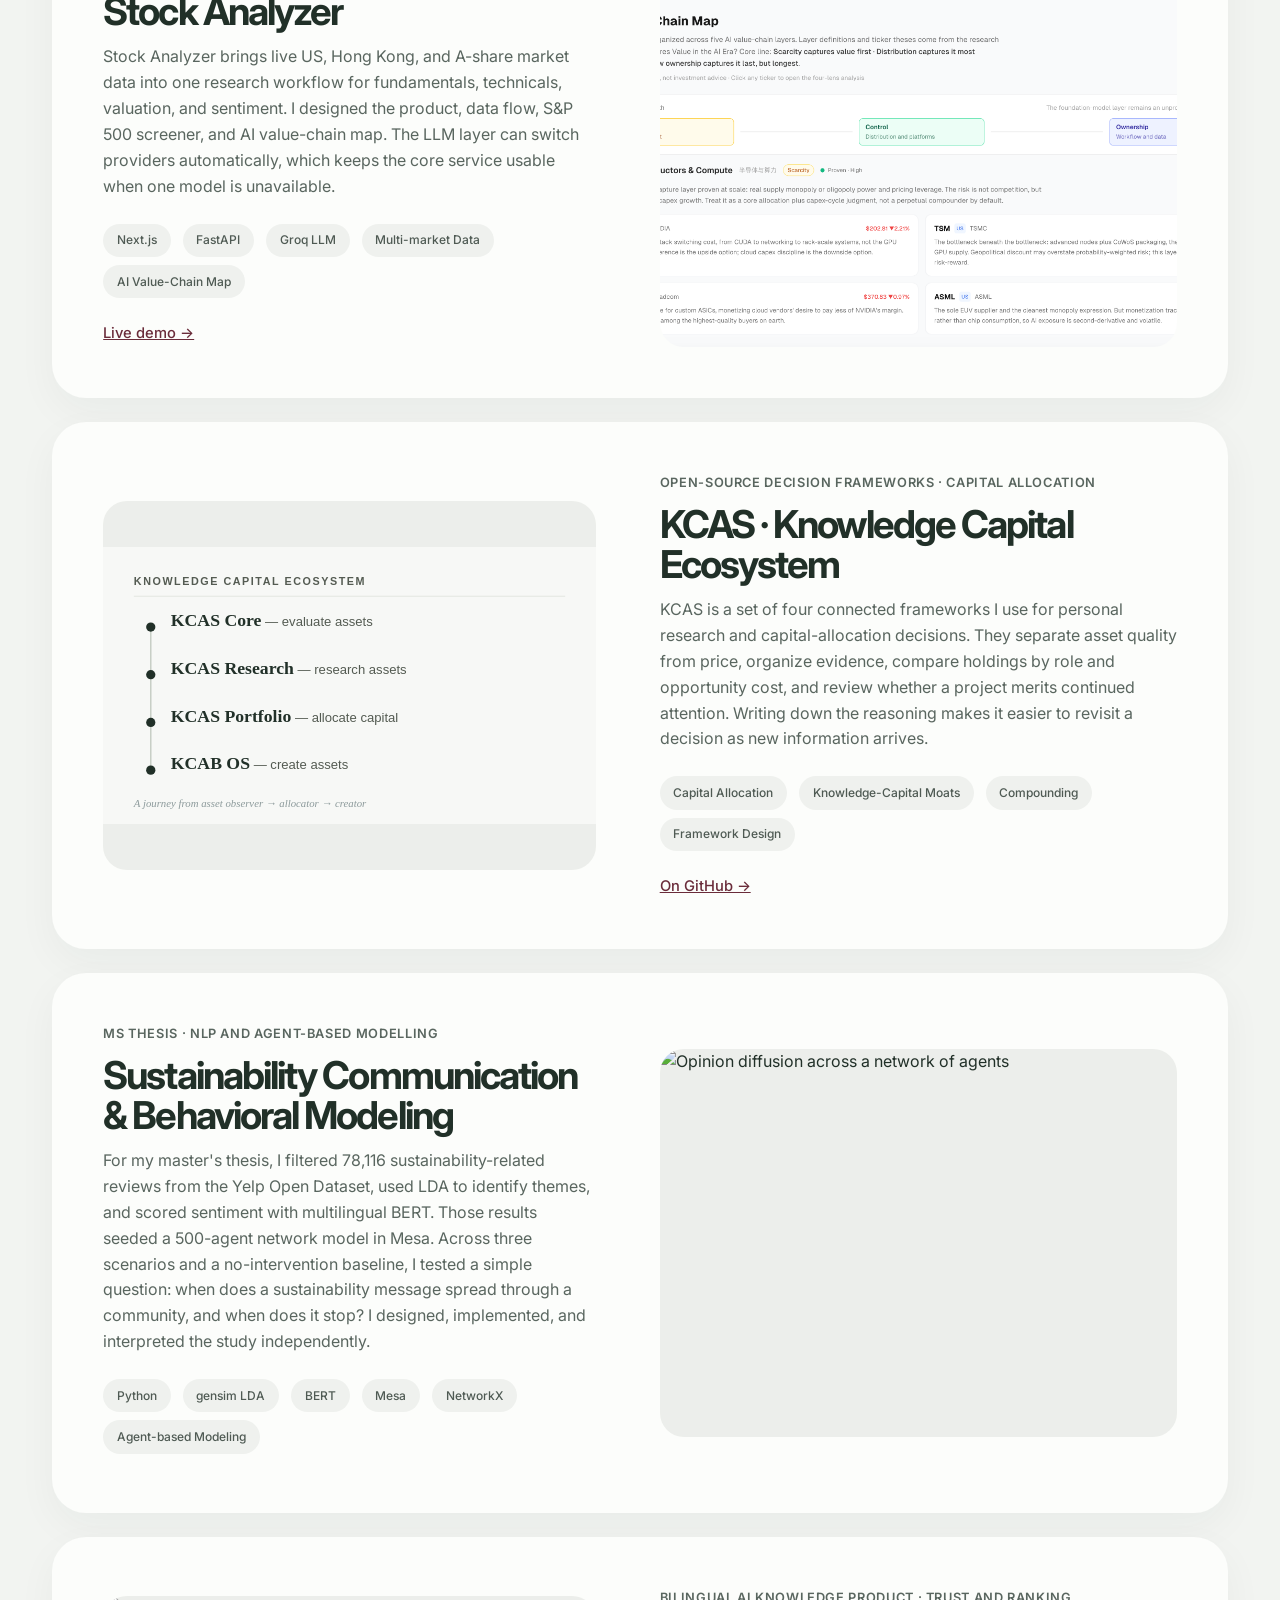
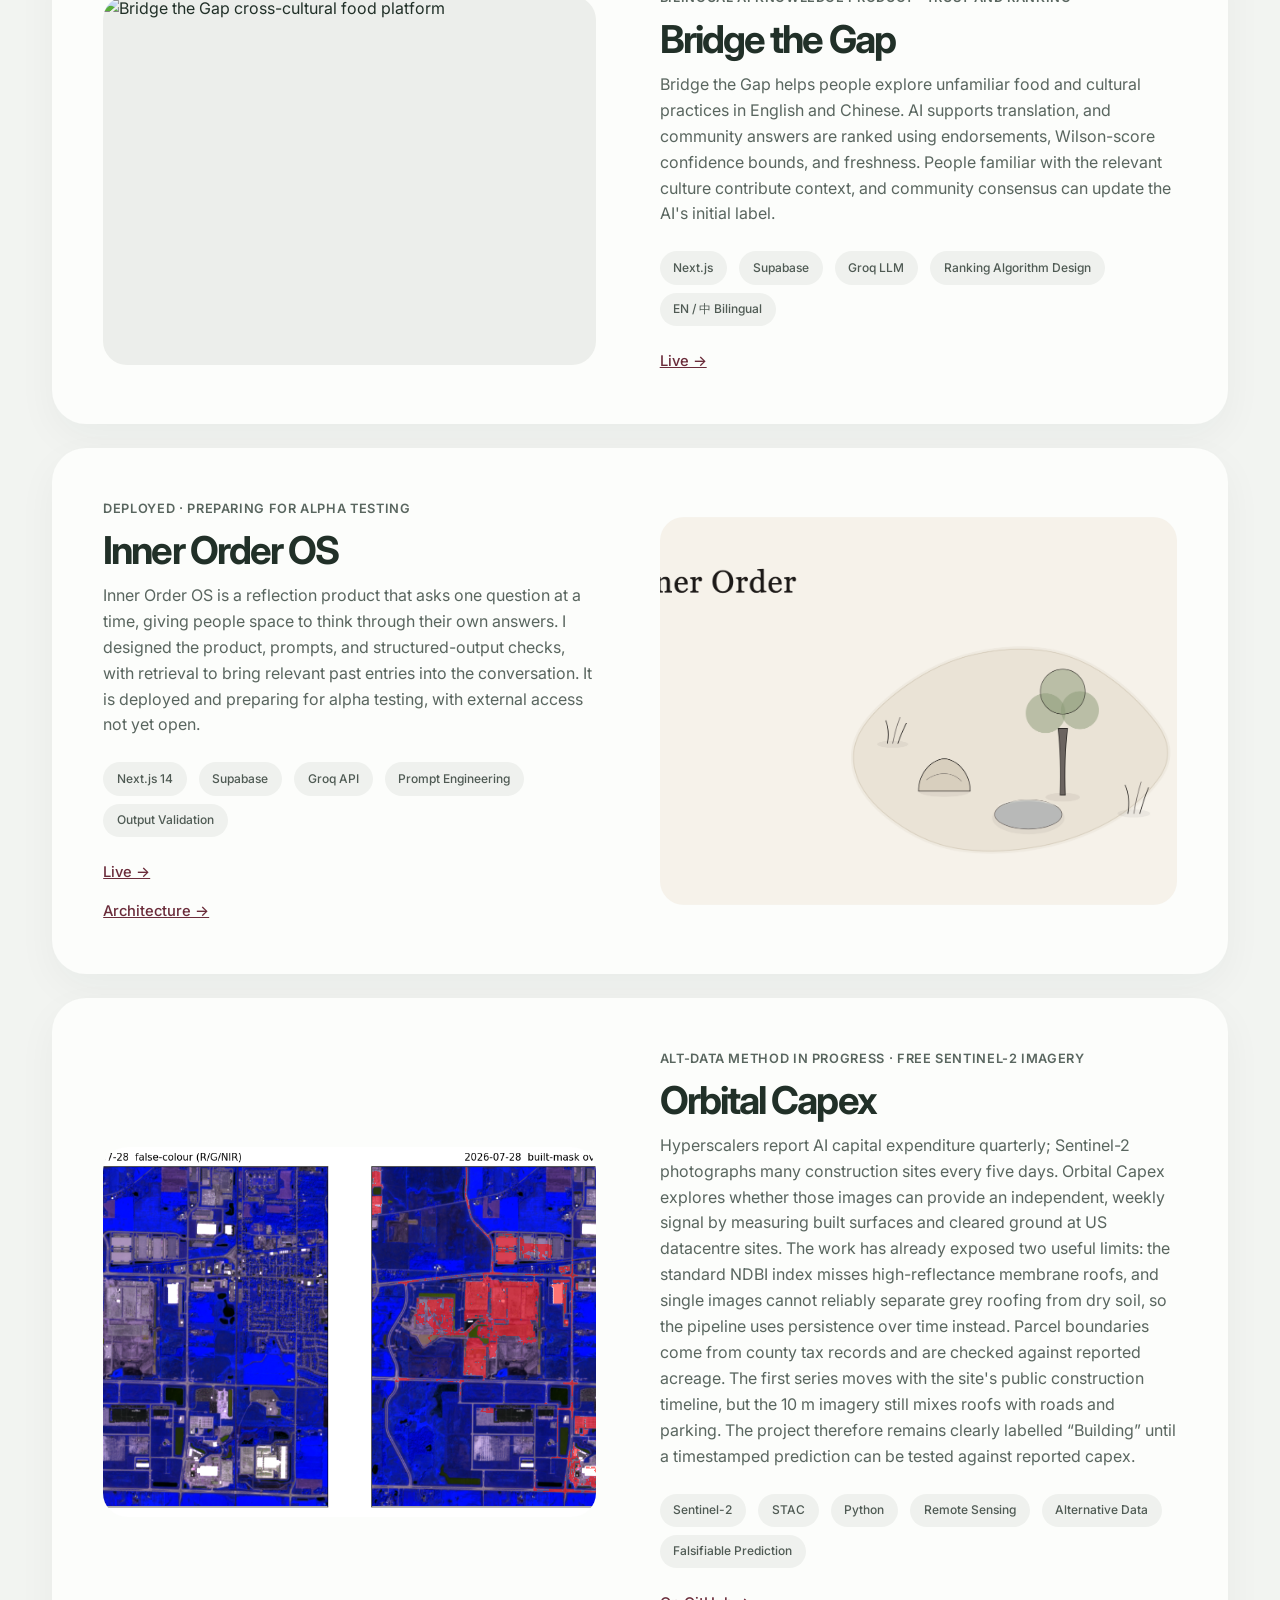
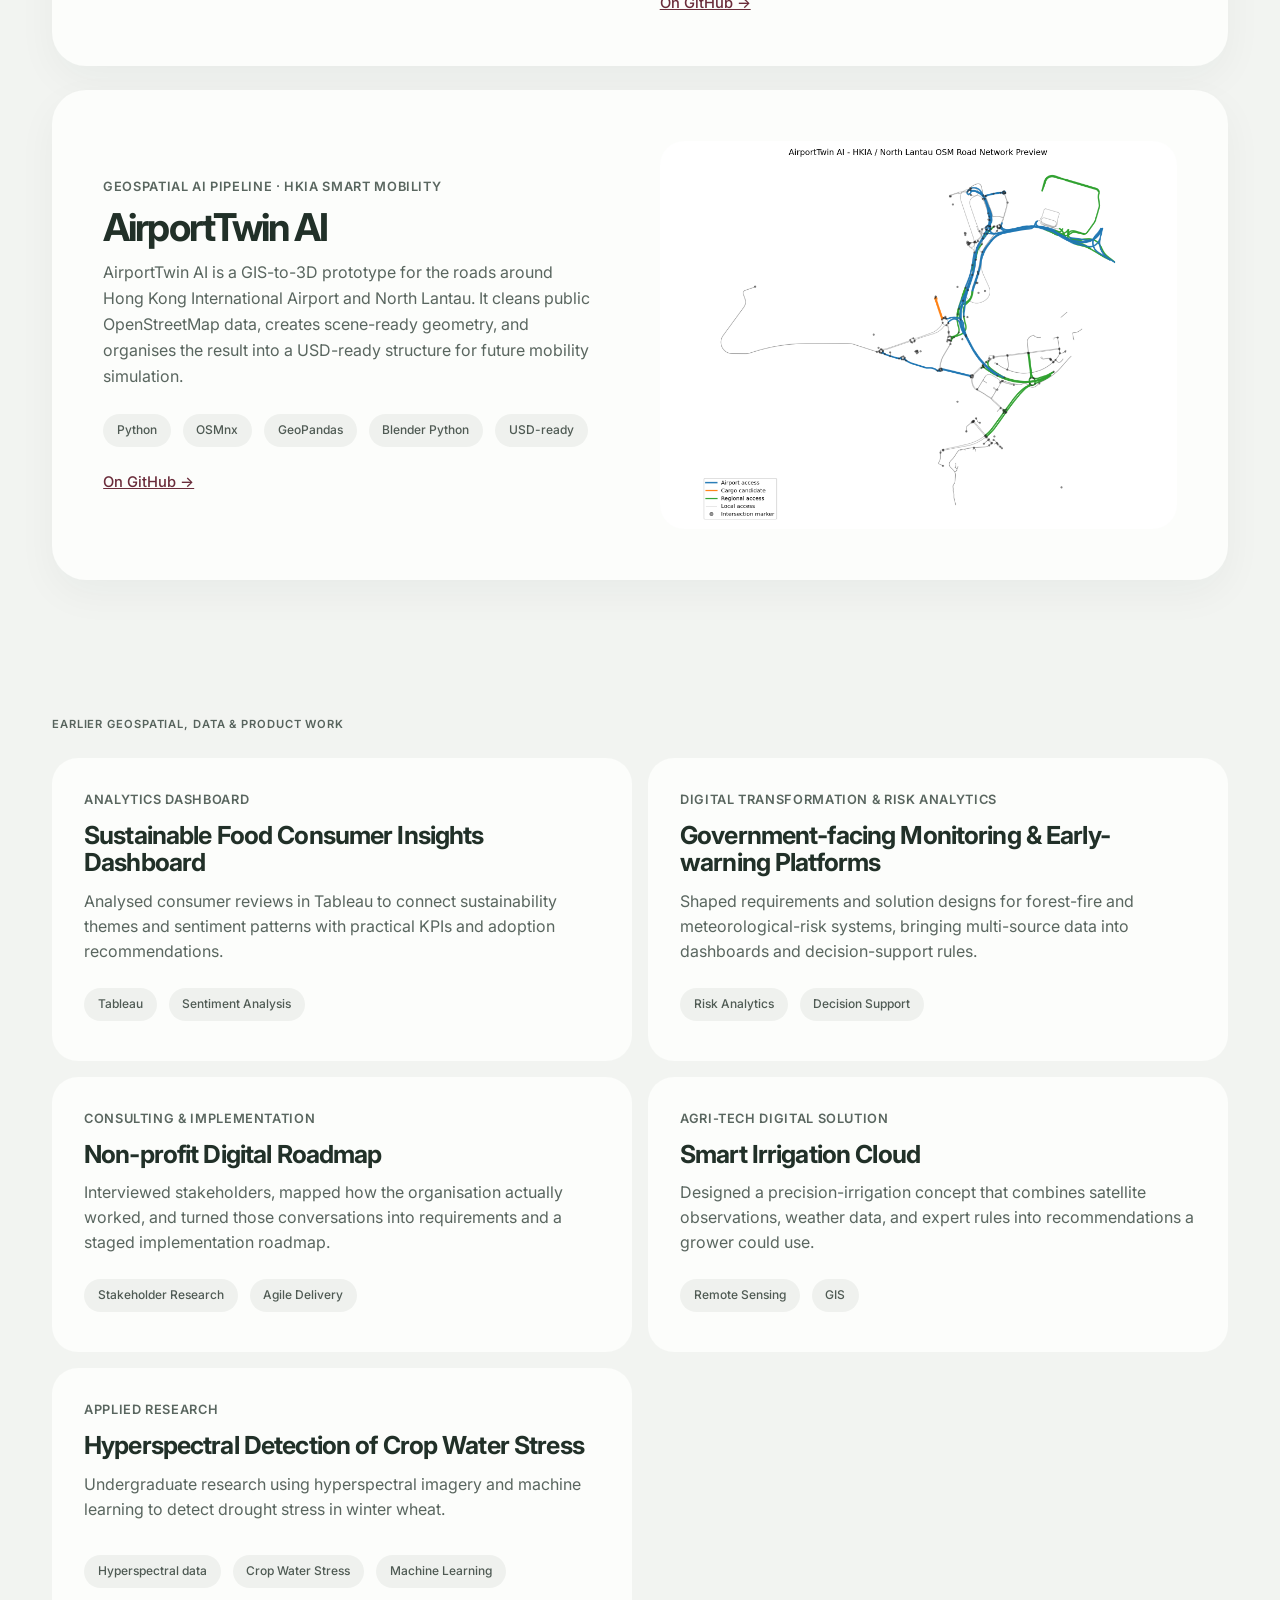
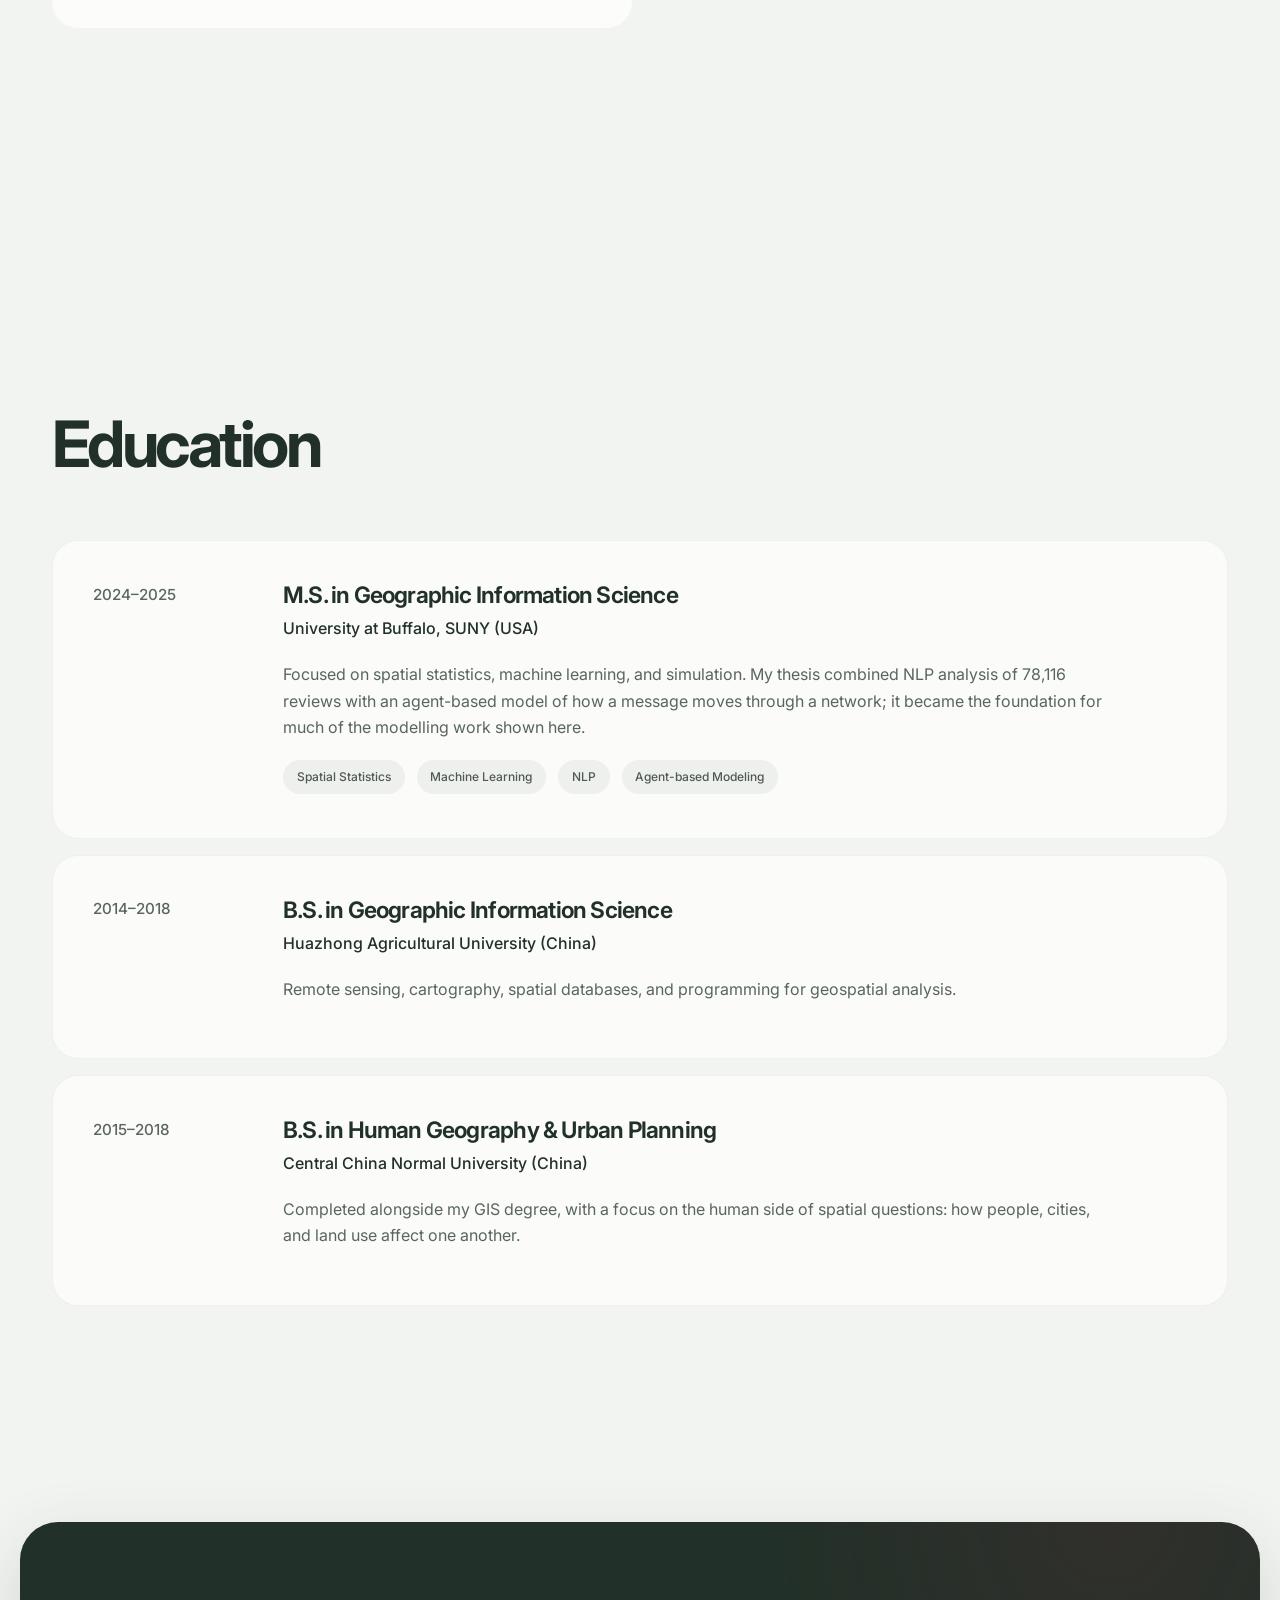
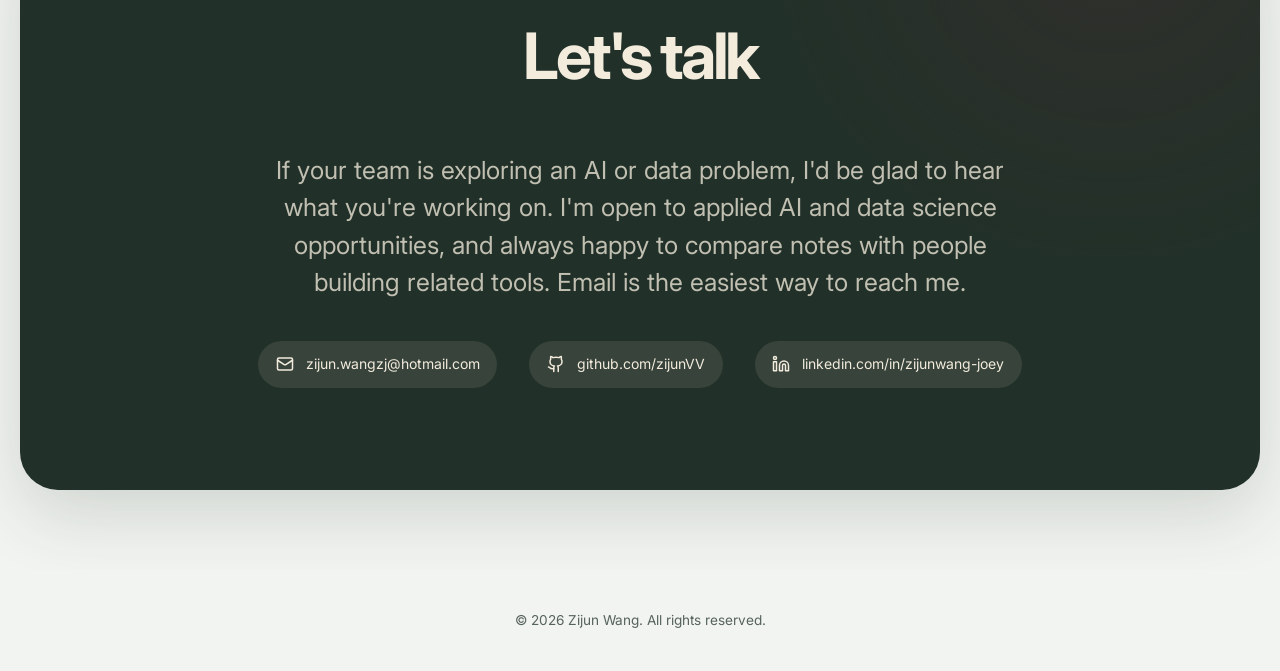
==== commit eddd7e4d: "Harmonise site palette across pages and diagrams Replace leftover warm paper cards on the cool groun" ====
--- a/index.html
+++ b/index.html
@@ -19,26 +19,26 @@
     <!-- Embedded CSS for standalone compilation -->
     <style>
       :root {
-        --bg: #fafafa;
-        --surface: #ffffff;
-        --text: #18181b;
-        --text-muted: #52525b;
-        --border: #e4e4e7;
-        --primary: #18181b;
-        --primary-hover: #3f3f46;
+        --bg: #F7F8F6;
+        --surface: #FCFDFB;
+        --text: #213028;
+        --text-muted: #545B52;
+        --border: #DDE1DA;
+        --primary: #213028;
+        --primary-hover: #3F5A48;
         --radius: 12px;
         --transition: all 0.3s cubic-bezier(0.4, 0, 0.2, 1);
       }
 
       @media (prefers-color-scheme: dark) {
         :root {
-          --bg: #09090b;
-          --surface: #18181b;
-          --text: #f4f4f5;
-          --text-muted: #a1a1aa;
-          --border: #27272a;
-          --primary: #f4f4f5;
-          --primary-hover: #d4d4d8;
+          --bg: #213028;
+          --surface: #293A31;
+          --text: #F3ECDD;
+          --text-muted: rgba(243, 236, 221, 0.72);
+          --border: rgba(243, 236, 221, 0.12);
+          --primary: #F3ECDD;
+          --primary-hover: #C7A66A;
         }
       }
 
@@ -81,7 +81,7 @@
         padding: 1.25rem 0;
         position: sticky;
         top: 0;
-        background: rgba(250, 250, 250, 0.85);
+        background: rgba(247, 248, 246, 0.85);
         backdrop-filter: blur(8px);
         -webkit-backdrop-filter: blur(8px);
         z-index: 50;
@@ -90,7 +90,7 @@
 
       @media (prefers-color-scheme: dark) {
         .site-header {
-          background: rgba(9, 9, 11, 0.85);
+          background: rgba(33, 48, 40, 0.85);
         }
       }
 
@@ -864,7 +864,7 @@
         text-align: center;
         border: 1px solid rgba(33, 48, 40, 0.08);
         border-radius: 22px;
-        background: rgba(248, 243, 232, 0.76);
+        background: rgba(252, 253, 251, 0.88);
         box-shadow: 0 12px 34px rgba(33, 48, 40, 0.045);
         color: #213028;
         font-size: 0.84rem;
@@ -1030,7 +1030,7 @@
         gap: 2.5rem;
         padding: 2.25rem 2.5rem;
         border-radius: 26px;
-        background: rgba(248, 243, 232, 0.78);
+        background: rgba(252, 253, 251, 0.9);
         border: 1px solid rgba(33, 48, 40, 0.06);
         transition: var(--transition);
       }
@@ -1556,7 +1556,7 @@
               <div class="about__portrait-frame">
                 <img
                   src="./assets/images/placeholder-user.jpg"
-                  onerror="this.src='https://ui-avatars.com/api/?name=Zijun+Wang&amp;size=400&amp;background=F3ECDD&amp;color=213028'"
+                  onerror="this.src='https://ui-avatars.com/api/?name=Zijun+Wang&amp;size=400&amp;background=F7F8F6&amp;color=213028'"
                   alt="Zijun Wang Portrait"
                 />
               </div>
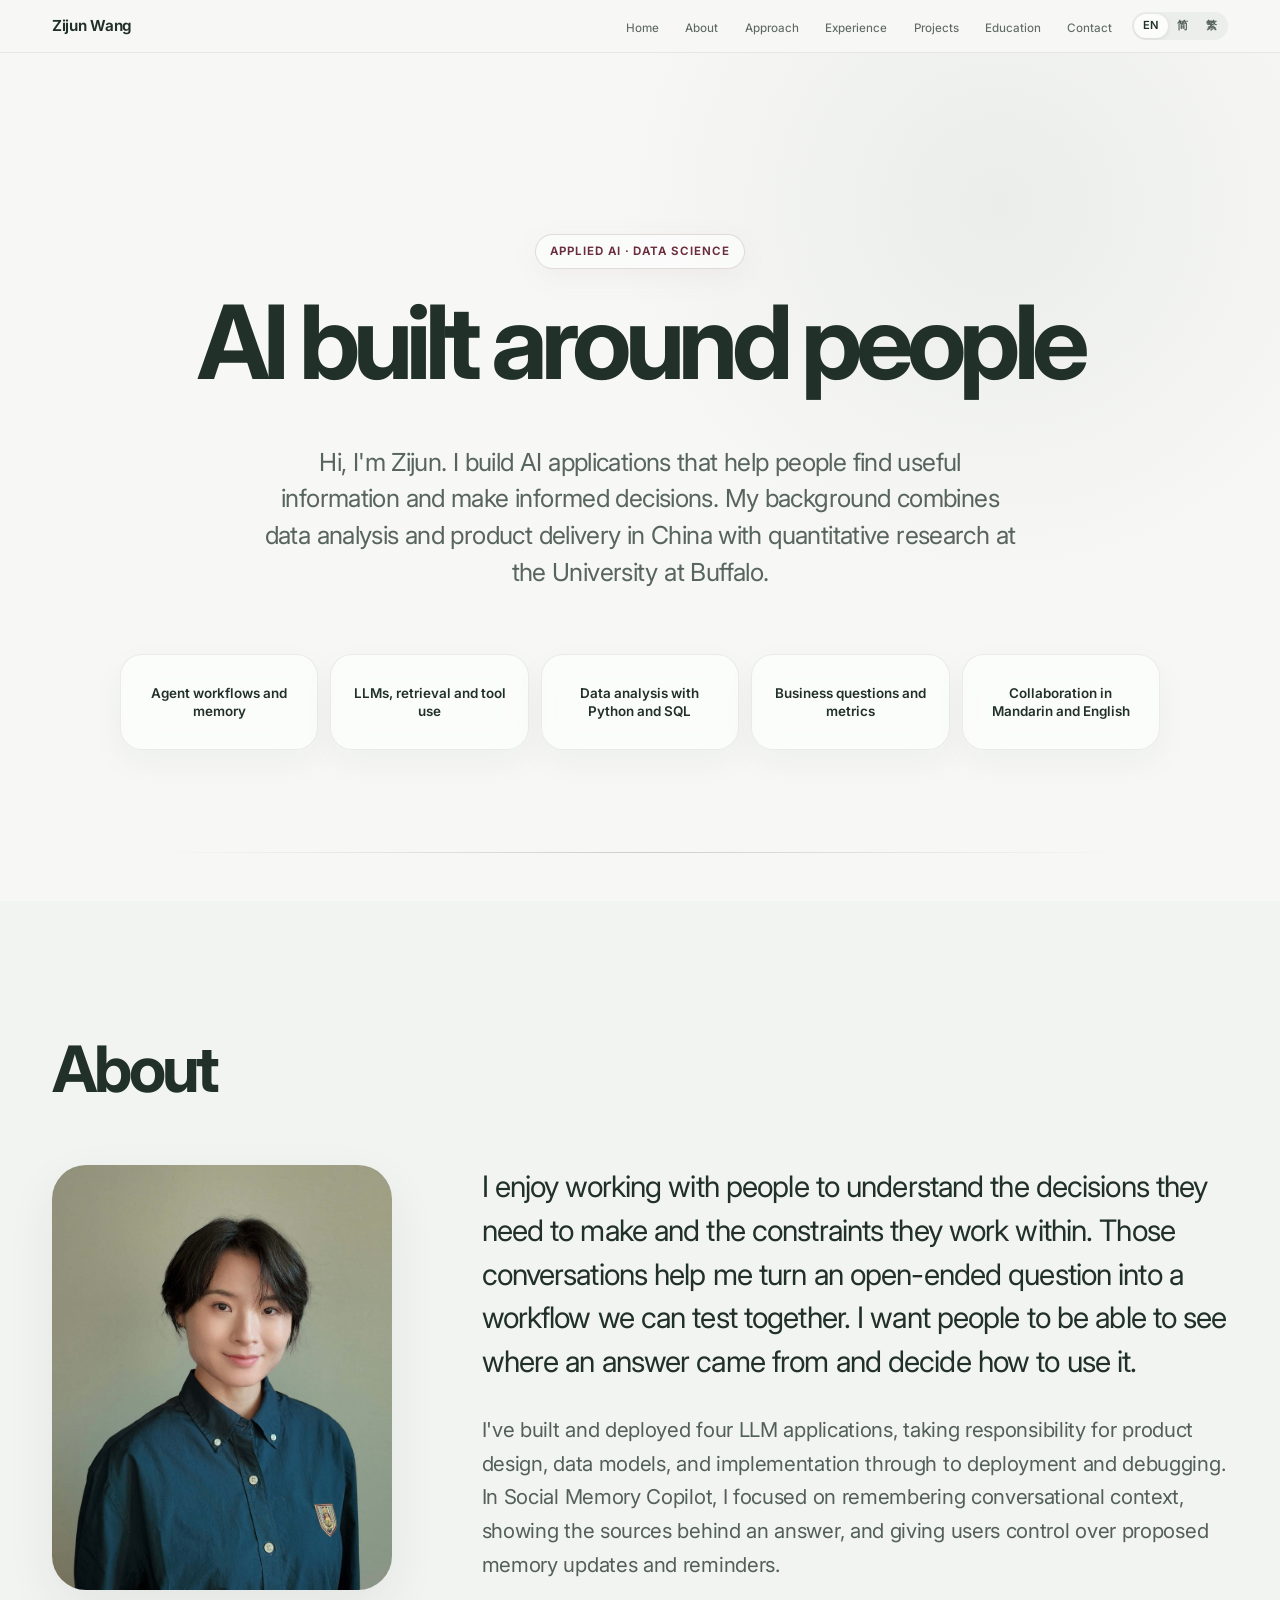
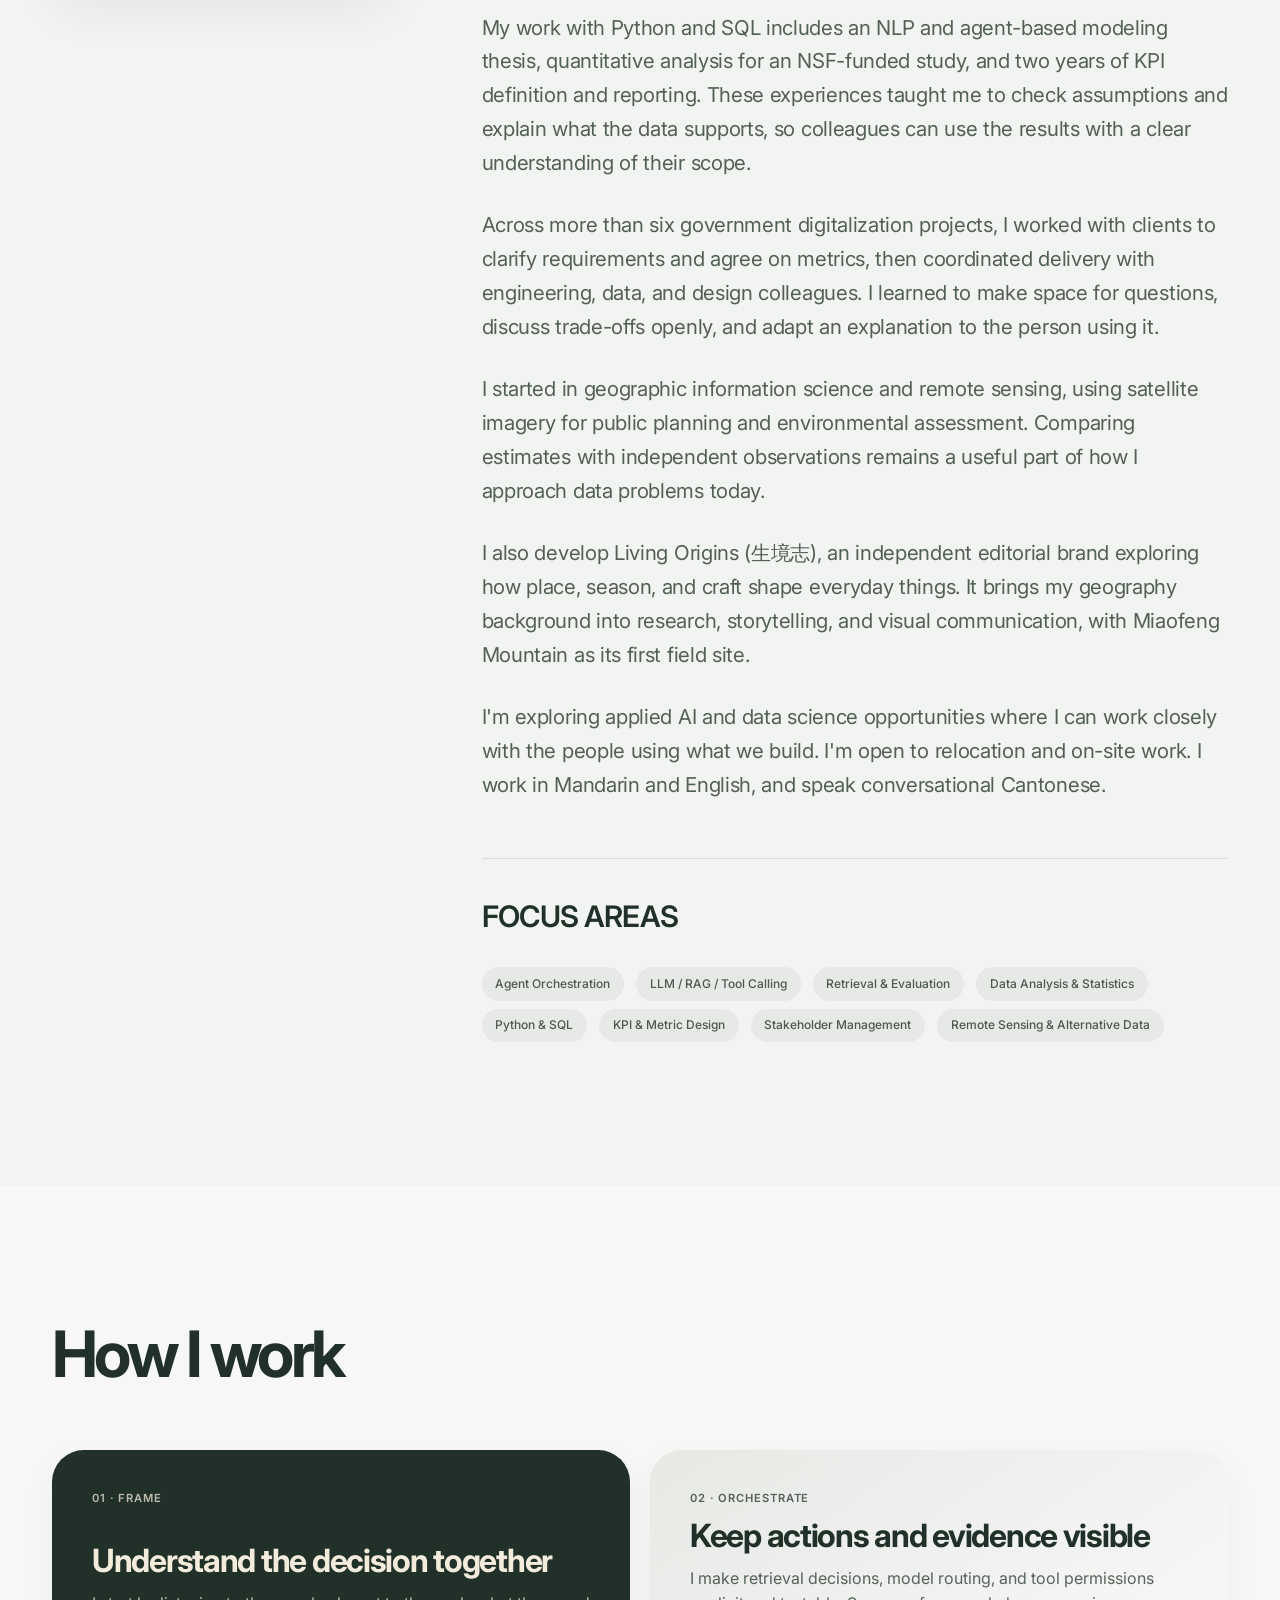
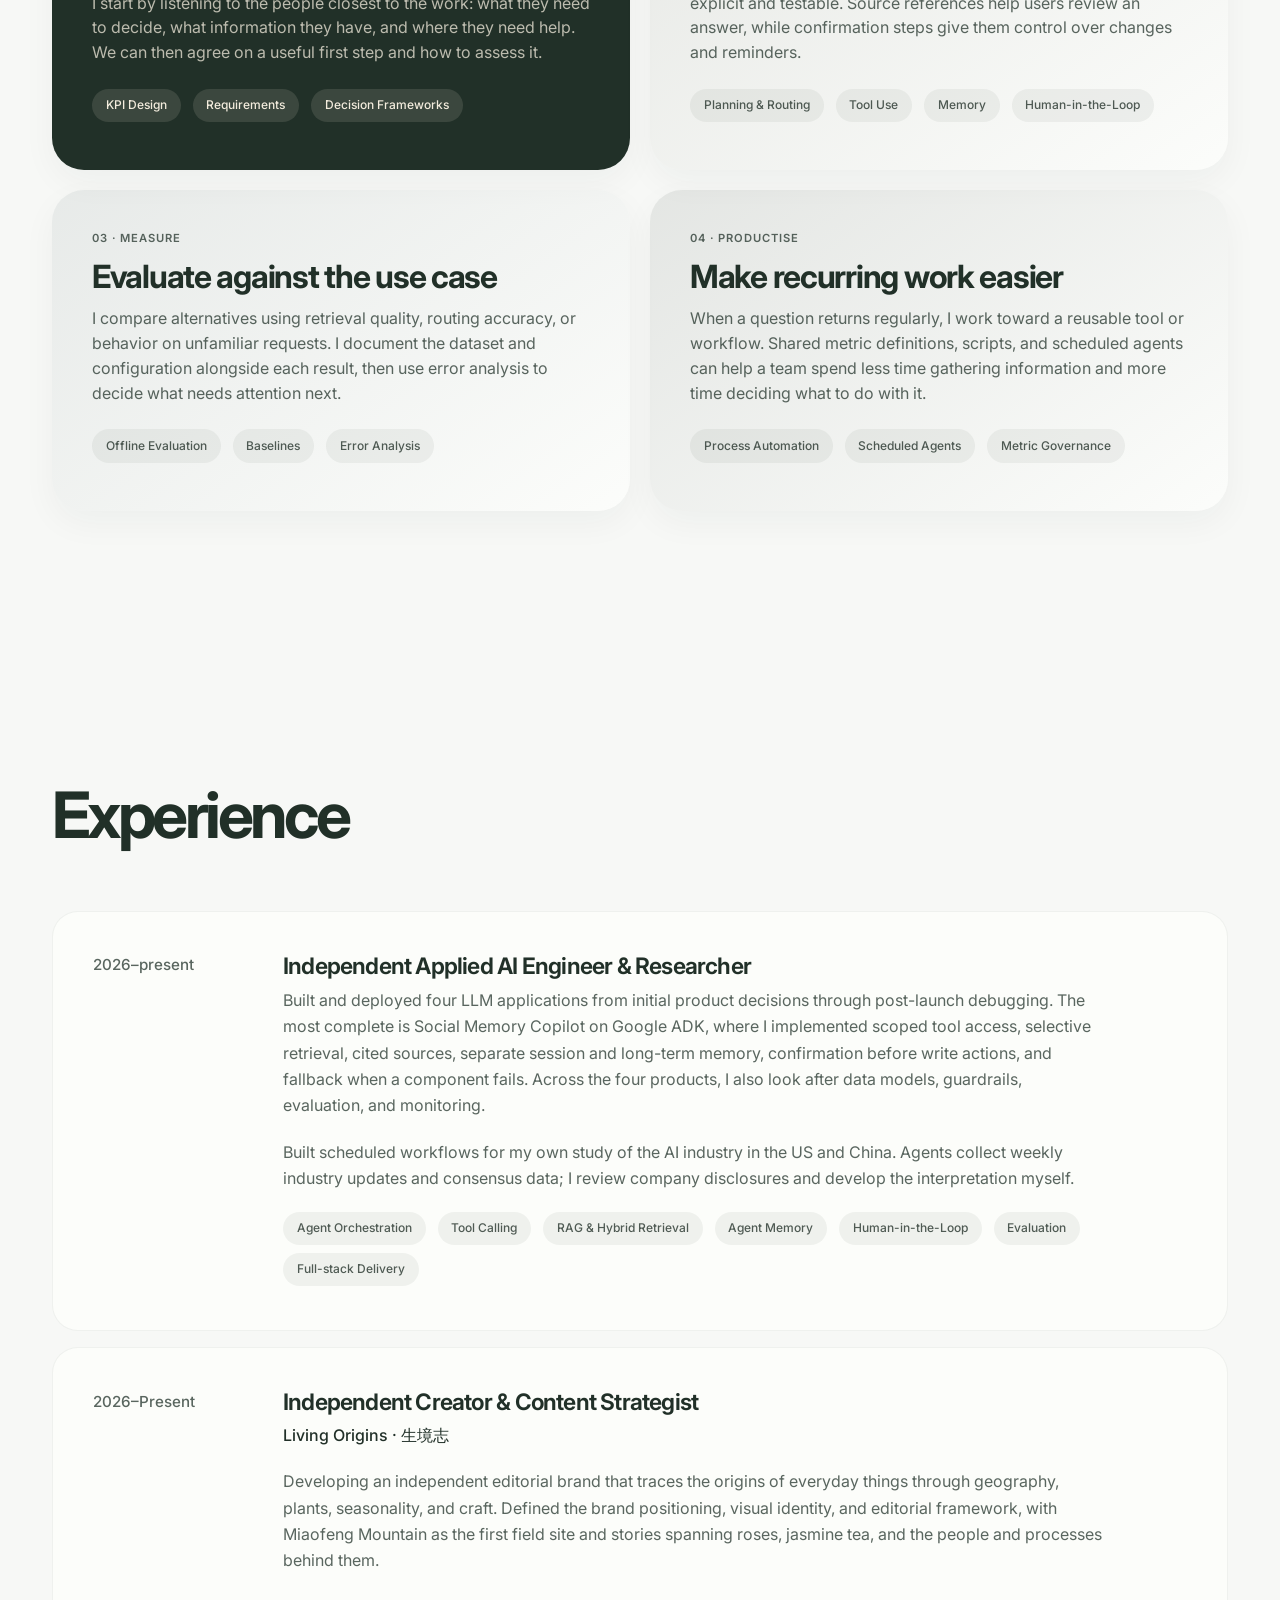
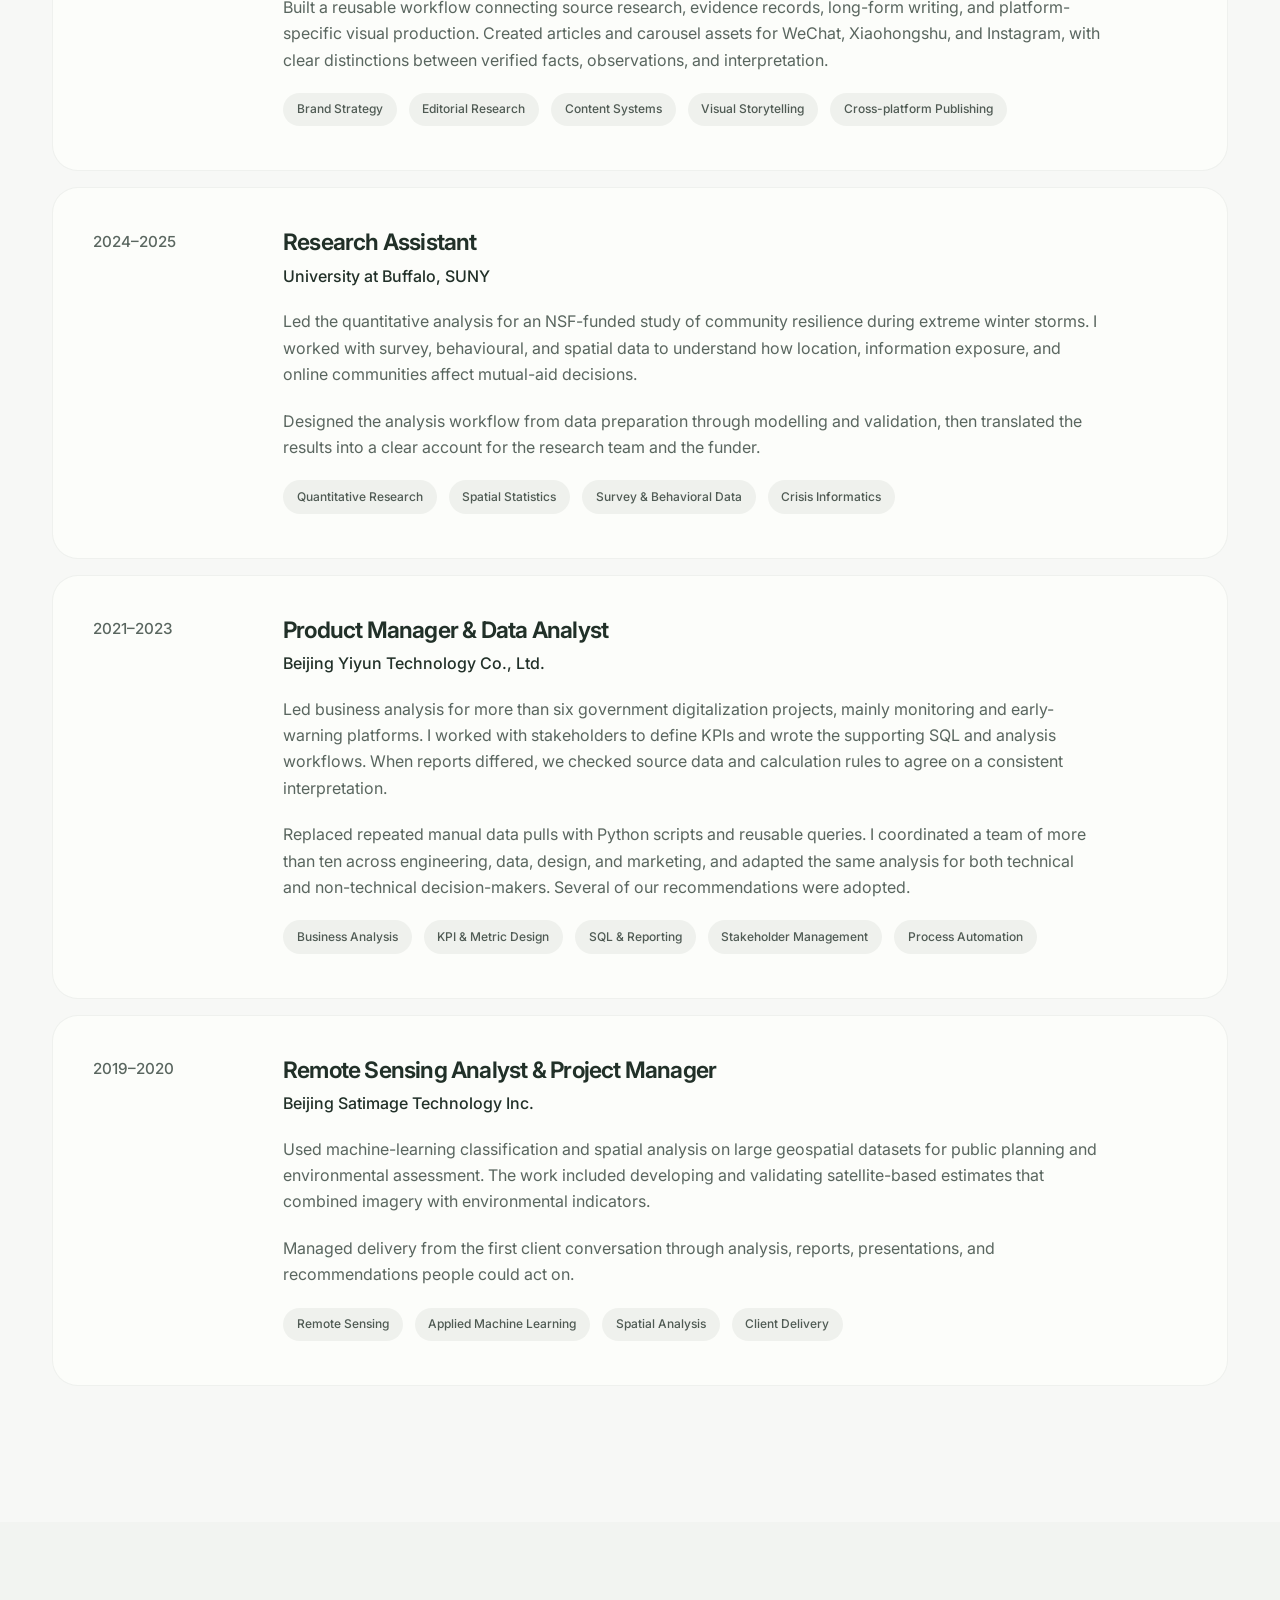
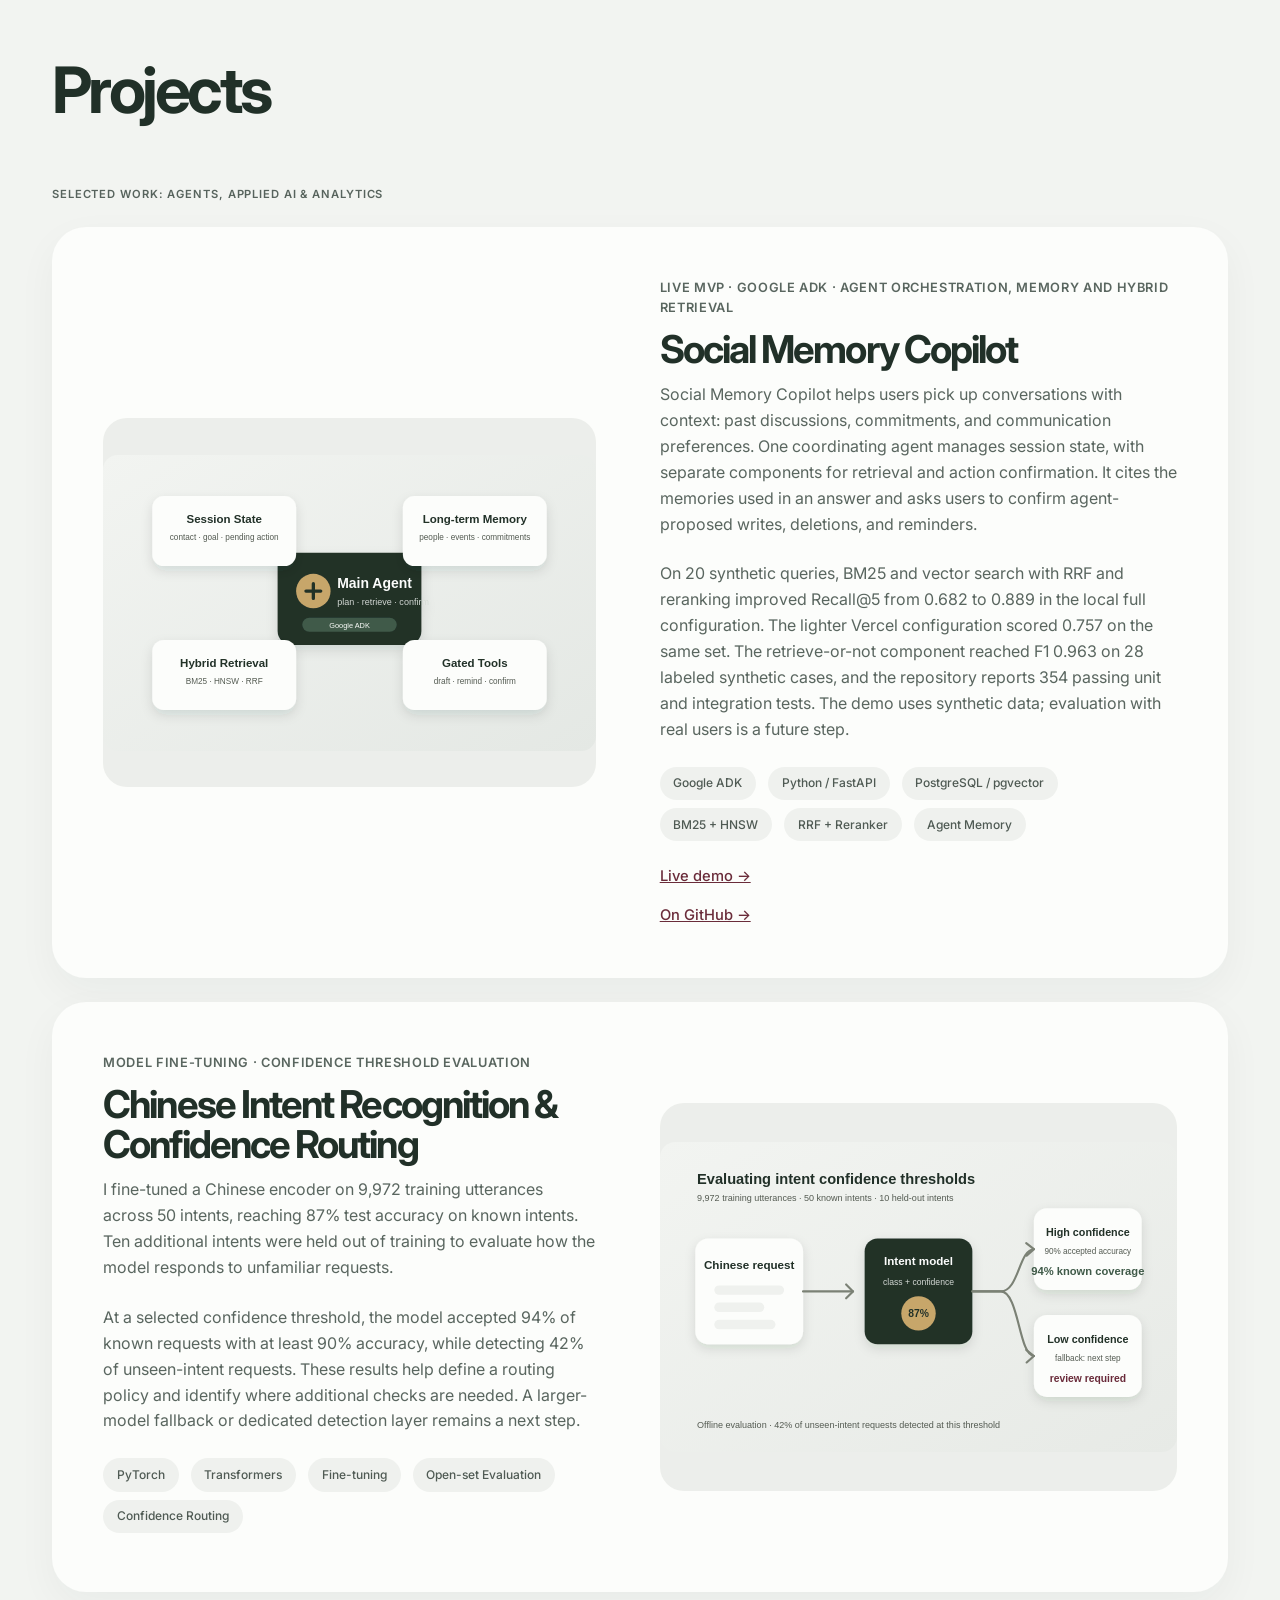
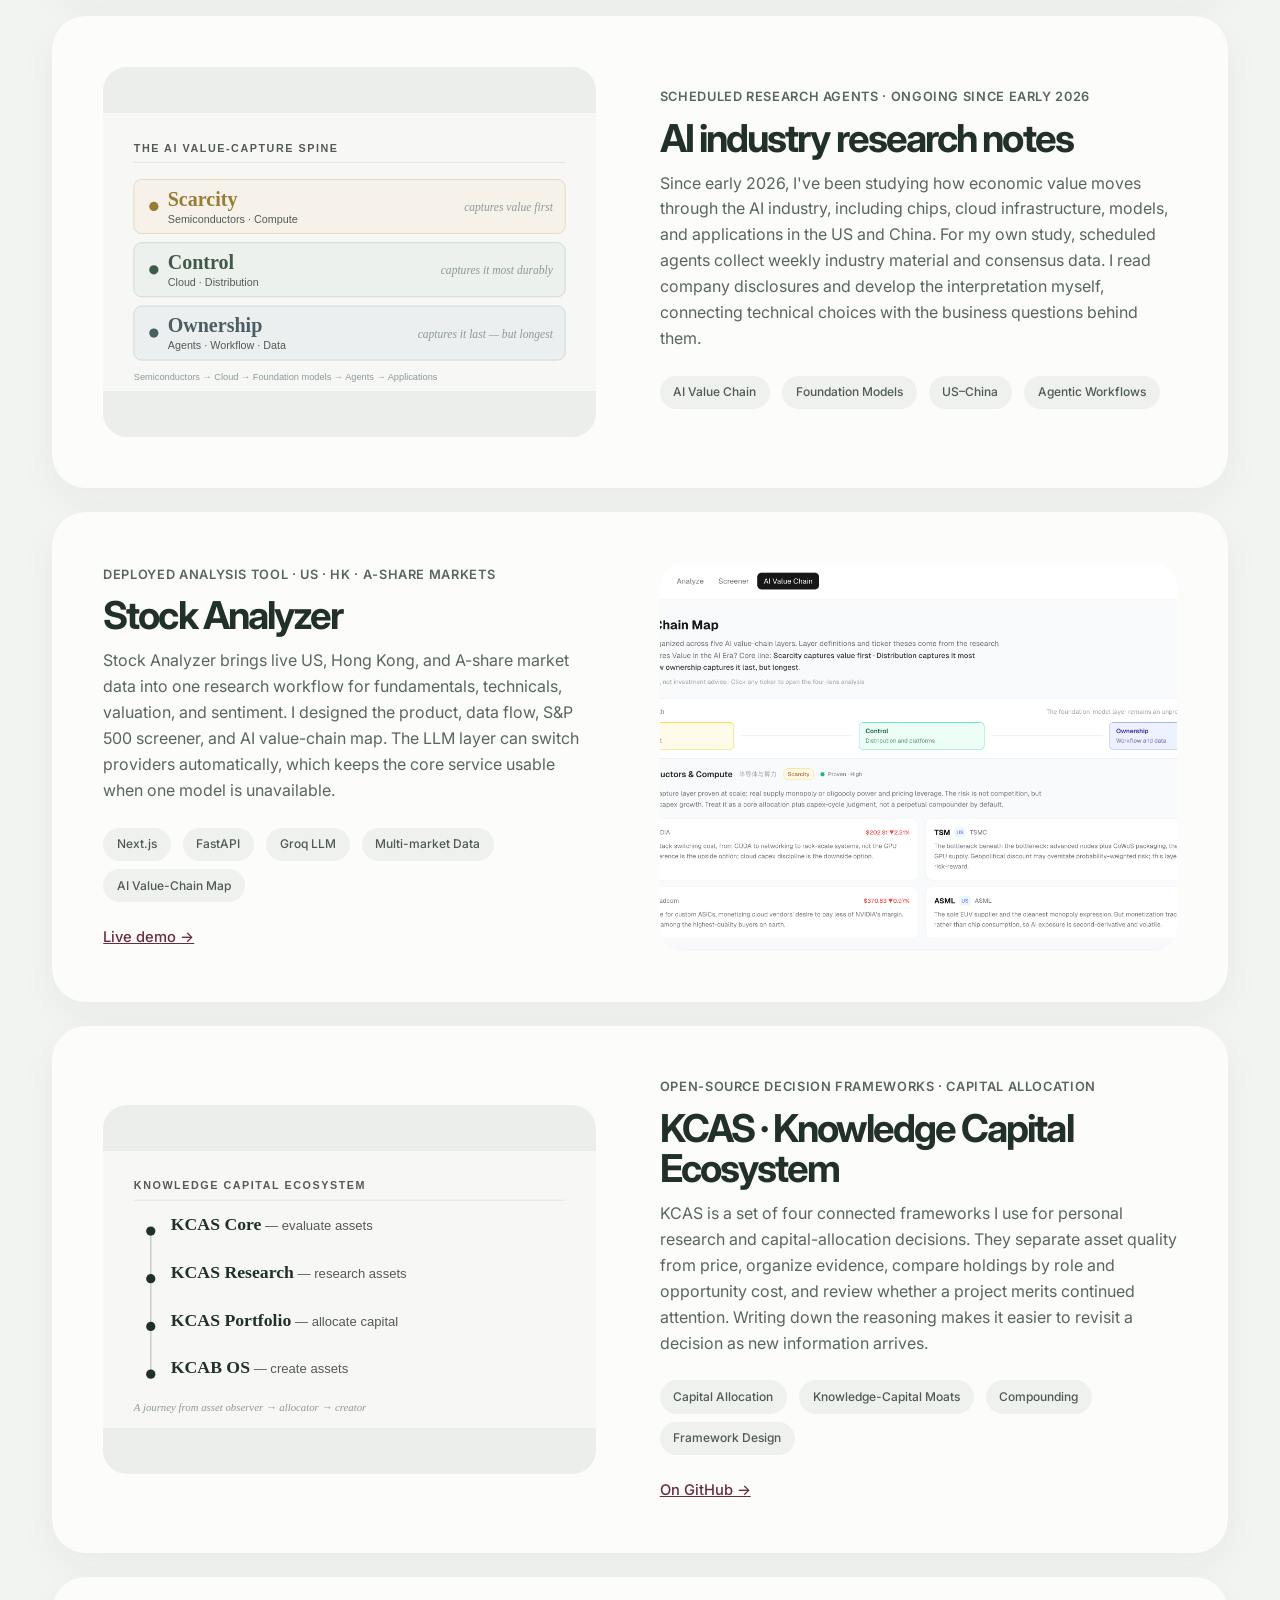
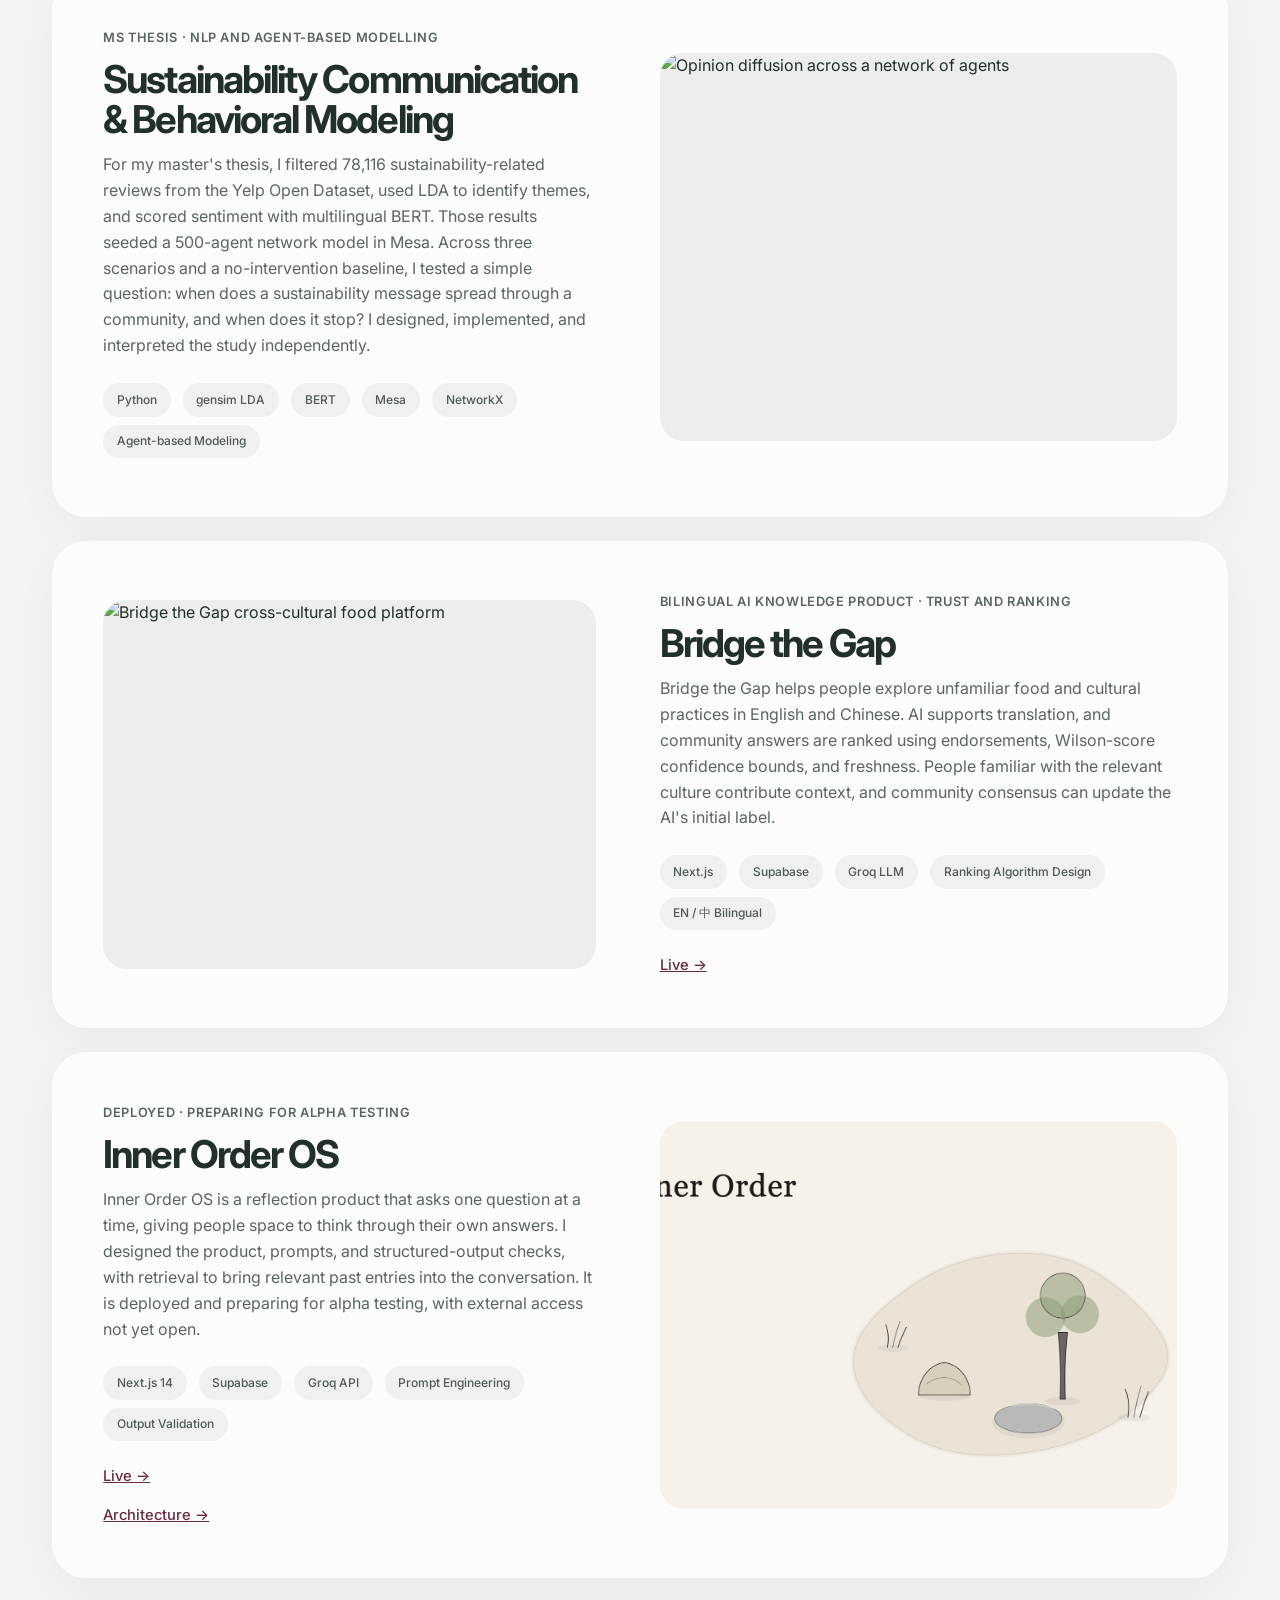
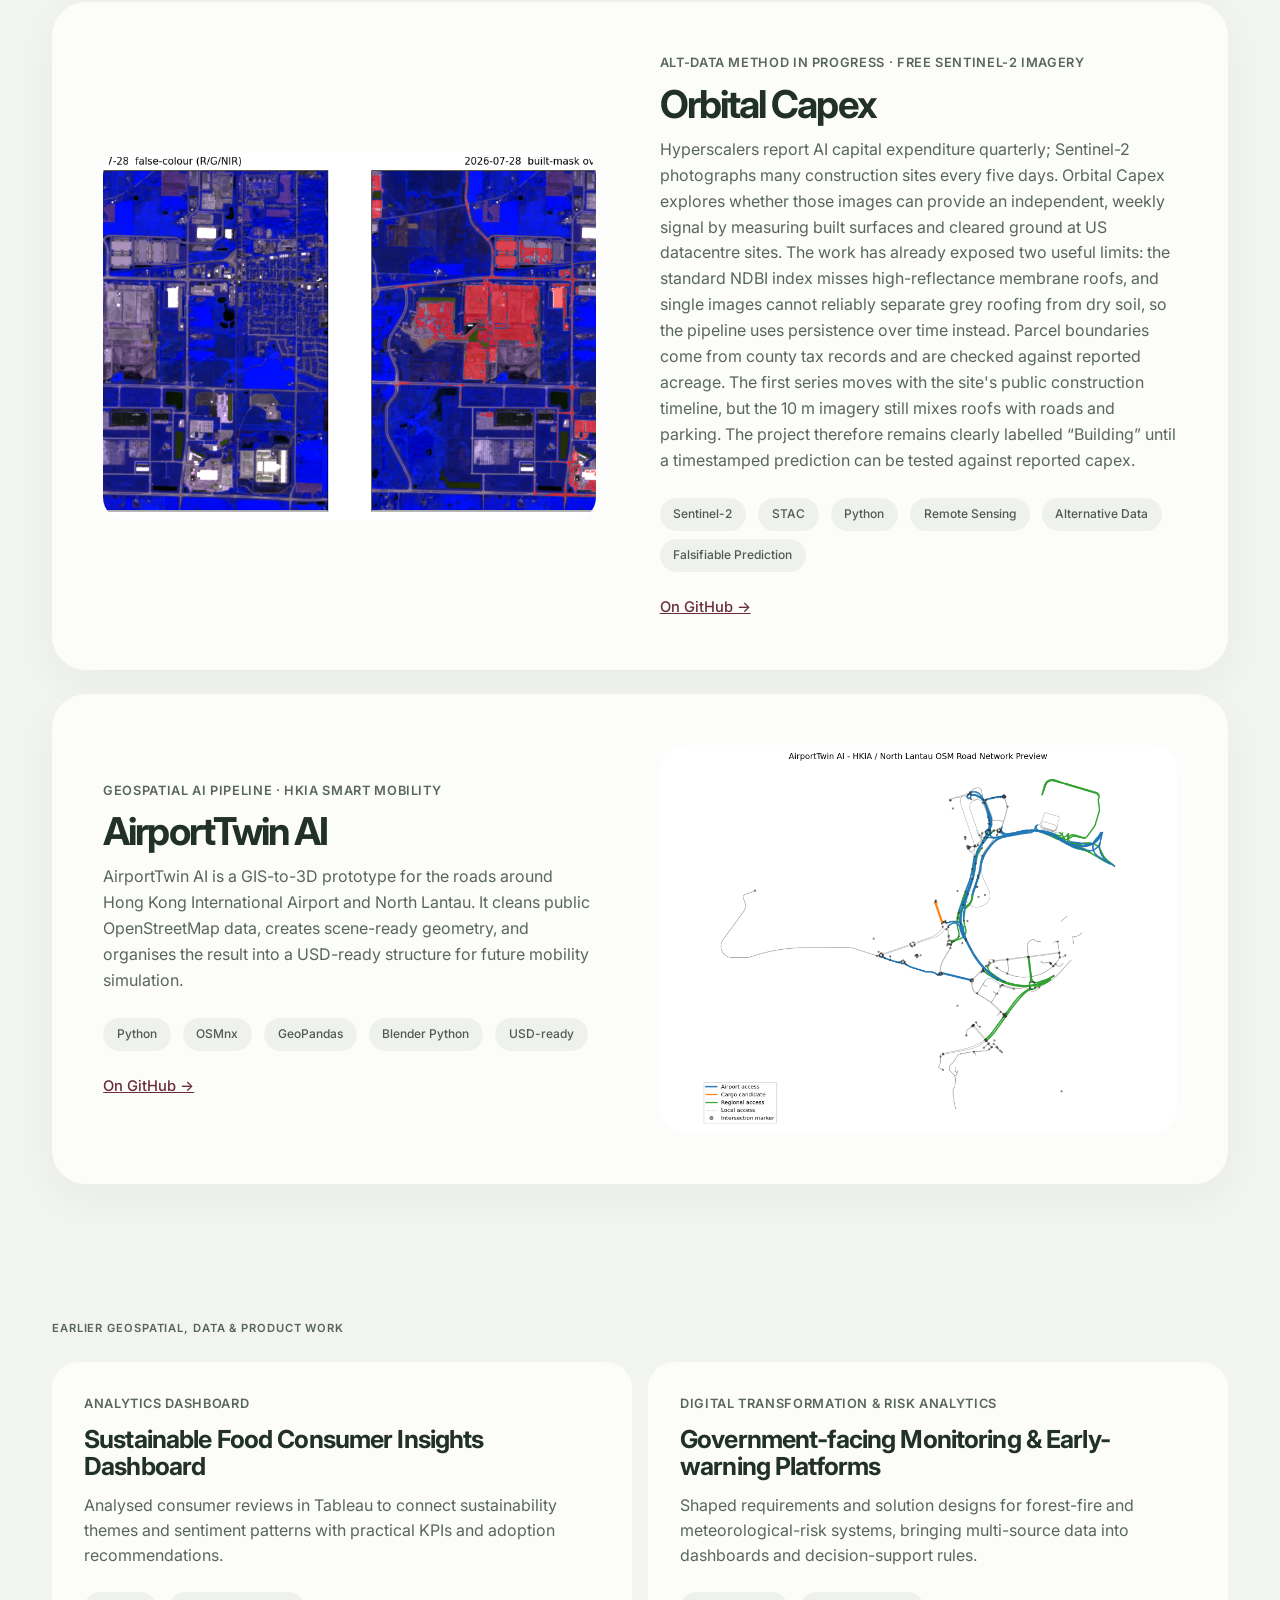
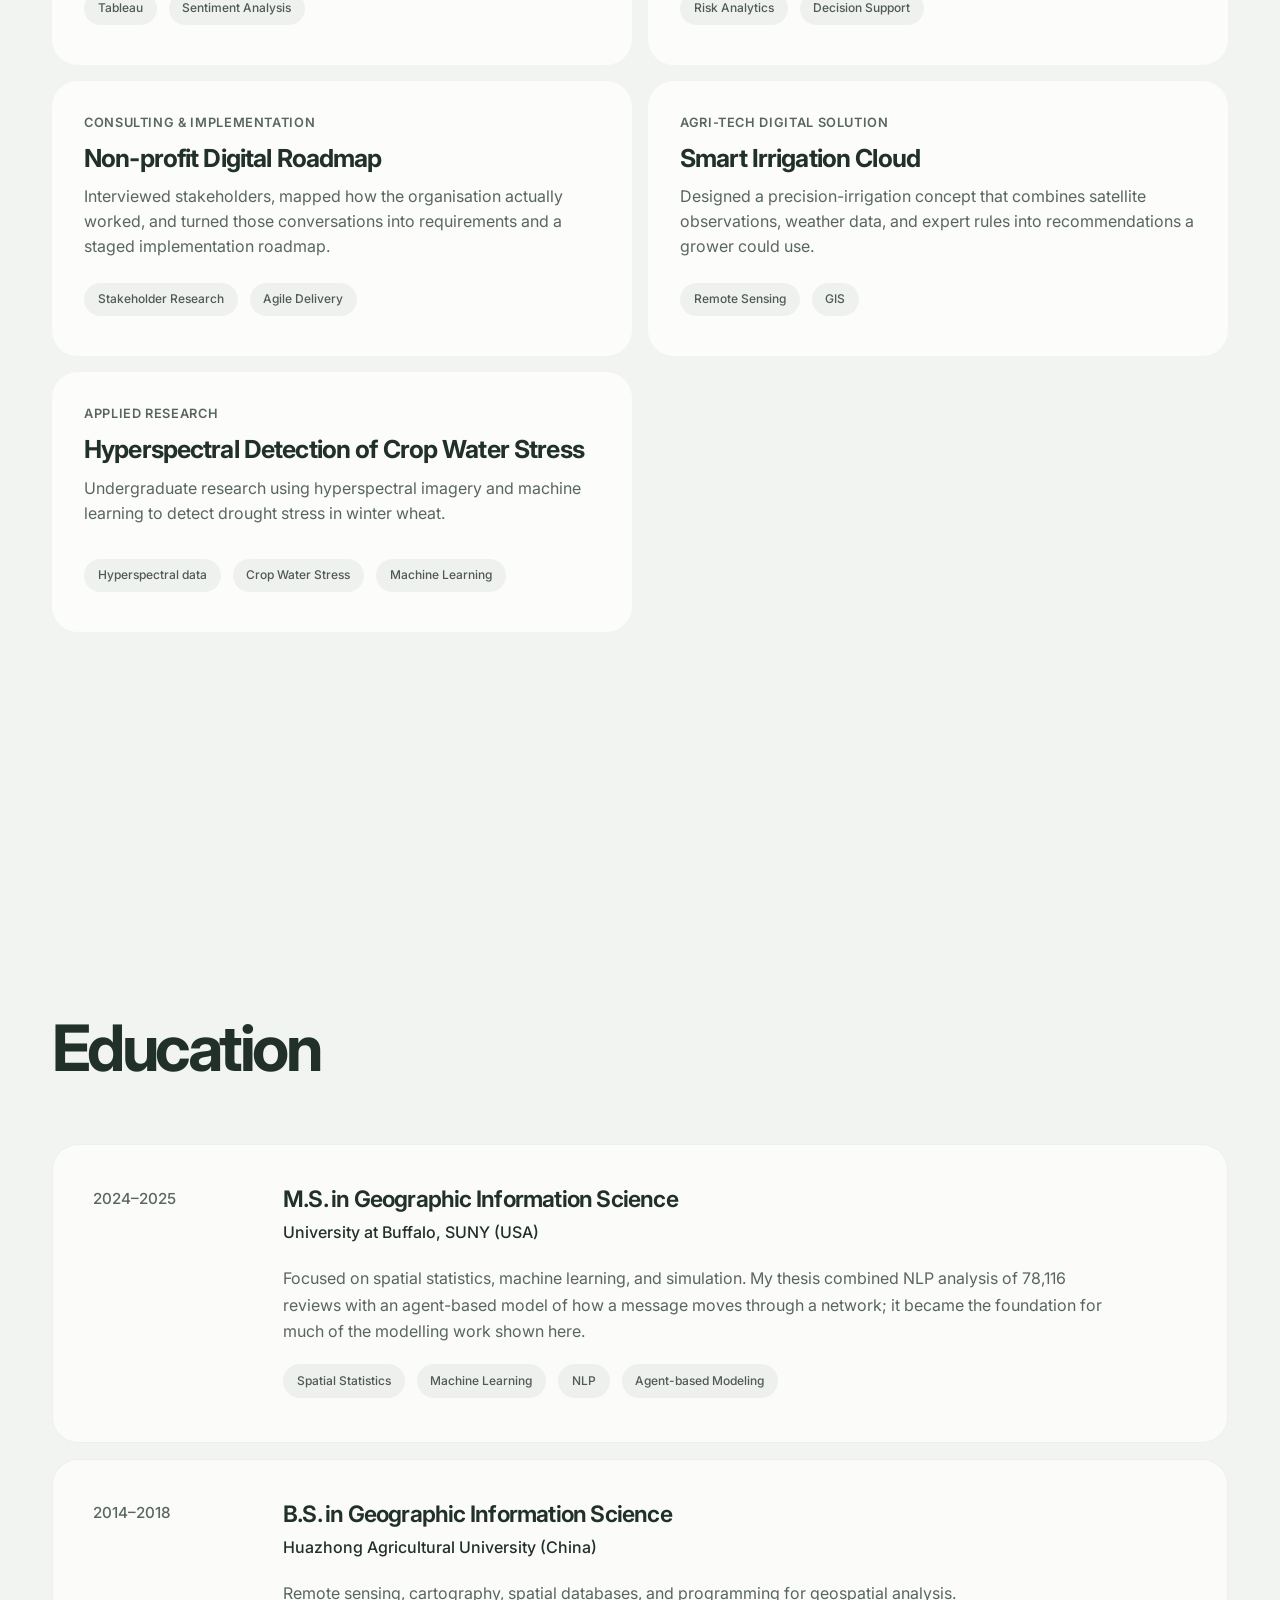
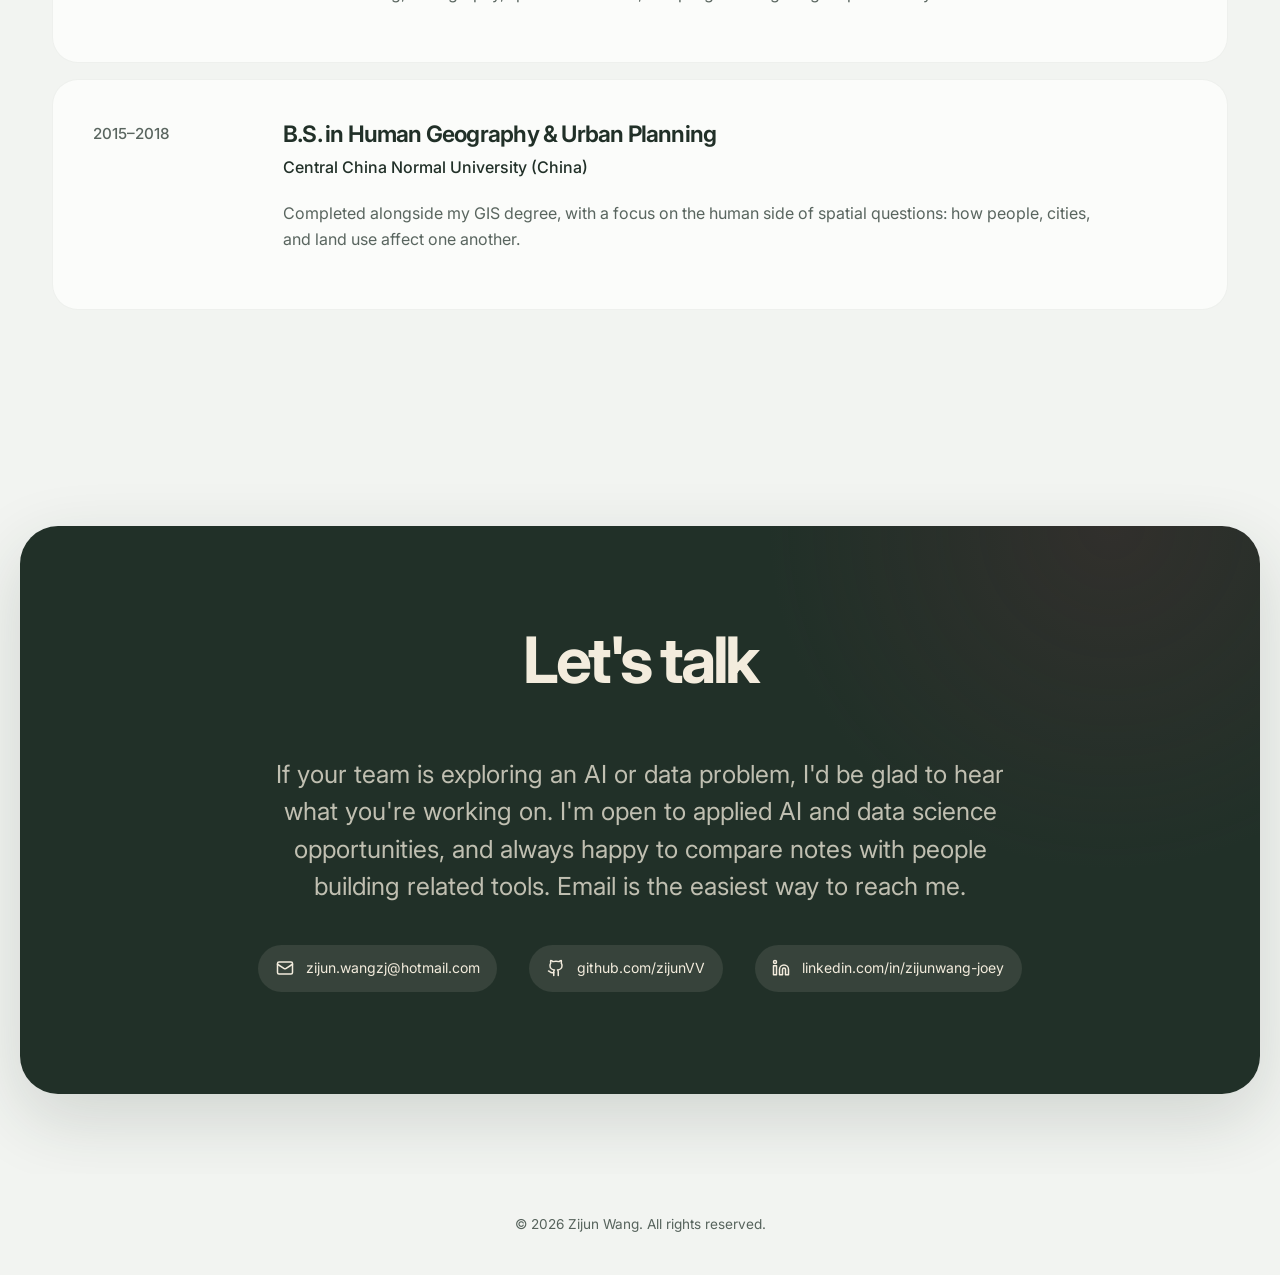
==== commit 4fbce9dd: "Add Living Origins experience and multilingual introduction" ====
--- a/index.html
+++ b/index.html
@@ -1577,6 +1577,9 @@
               </p>
               <p data-i18n="about.p5">
                 I started in geographic information science and remote sensing, using satellite imagery for public planning and environmental assessment. Comparing estimates with independent observations remains a useful part of how I approach data problems today.
+              </p>
+              <p data-i18n="about.lo">
+                I also develop Living Origins (生境志), an independent editorial brand exploring how place, season, and craft shape everyday things. It brings my geography background into research, storytelling, and visual communication, with Miaofeng Mountain as its first field site.
               </p>
               <p data-i18n="about.p6">
                 I'm exploring applied AI and data science opportunities where I can work closely with the people using what we build. I'm open to relocation and on-site work. I work in Mandarin and English, and speak conversational Cantonese.
@@ -1690,6 +1693,27 @@
                   <span class="tag">Human-in-the-Loop</span>
                   <span class="tag">Evaluation</span>
                   <span class="tag">Full-stack Delivery</span>
+                </div>
+              </div>
+            </article>
+
+            <article class="timeline-item">
+              <div class="timeline-item__meta" data-i18n="exp.lo.meta">2026–Present</div>
+              <div class="timeline-item__body">
+                <h3 class="timeline-item__title" data-i18n="exp.lo.title">Independent Creator &amp; Content Strategist</h3>
+                <p class="timeline-item__org">Living Origins · <span lang="zh-Hans">生境志</span></p>
+                <p class="timeline-item__desc" data-i18n="exp.lo.d1">
+                  Developing an independent editorial brand that traces the origins of everyday things through geography, plants, seasonality, and craft. Defined the brand positioning, visual identity, and editorial framework, with Miaofeng Mountain as the first field site and stories spanning roses, jasmine tea, and the people and processes behind them.
+                </p>
+                <p class="timeline-item__desc" data-i18n="exp.lo.d2">
+                  Built a reusable workflow connecting source research, evidence records, long-form writing, and platform-specific visual production. Created articles and carousel assets for WeChat, Xiaohongshu, and Instagram, with clear distinctions between verified facts, observations, and interpretation.
+                </p>
+                <div class="timeline-item__tags">
+                  <span class="tag">Brand Strategy</span>
+                  <span class="tag">Editorial Research</span>
+                  <span class="tag">Content Systems</span>
+                  <span class="tag">Visual Storytelling</span>
+                  <span class="tag">Cross-platform Publishing</span>
                 </div>
               </div>
             </article>
@@ -2225,6 +2249,11 @@
           'ap.productise.body': '当一个问题反复出现时，我会尝试把处理方法做成可复用的工具或流程。统一的指标、脚本和定时智能体，可以帮助团队减少信息整理的时间，留出更多精力讨论下一步。',
 
           'exp.title': '经历',
+          "about.lo": "我也在建设独立内容品牌「生境志 / Living Origins」，探索水土、时令与手艺如何塑造日常之物。以妙峰山为第一块田野，将地理学背景延伸到内容研究、叙事和视觉表达。",
+          "exp.lo.meta": "2026 至今",
+          "exp.lo.title": "独立创作者与内容策划",
+          "exp.lo.d1": "建设独立内容品牌「生境志」，从地理、植物、时令与手艺出发，追问日常之物的来处。制定品牌定位、视觉识别和内容框架，以妙峰山为第一块田野，围绕玫瑰、茉莉花茶，以及背后的人与工艺展开叙事。",
+          "exp.lo.d2": "搭建连接资料研究、证据记录、长文写作与各平台视觉制作的可复用工作流。制作适用于公众号、小红书和 Instagram 的文章与轮播图卡，明确区分已核实事实、观察和阐释。",
           'exp.e1.meta': '2026 至今',
           'exp.e1.title': '独立应用 AI 工程师与研究者',
           'exp.e1.d1': '从产品取舍到上线后的调试，独立构建并部署了四个 LLM 应用。其中最完整的 Social Memory Copilot 基于 Google ADK，包含按用户隔离的工具权限、按需检索、来源引用、会话与长期记忆分离、写入前确认，以及组件失效时的降级处理。我也持续维护这些产品的数据模型、输出护栏、评测和监控。',
@@ -2351,6 +2380,11 @@
           'ap.productise.body': '當一個問題反覆出現時，我會嘗試把處理方法做成可復用的工具或流程。統一的指標、腳本和定時智能體，可以幫助團隊減少資訊整理的時間，留出更多精力討論下一步。',
 
           'exp.title': '經歷',
+          "about.lo": "我也在建設獨立內容品牌「生境志 / Living Origins」，探索水土、時令與手藝如何塑造日常之物。以妙峰山為第一塊田野，將地理學背景延伸到內容研究、敘事和視覺表達。",
+          "exp.lo.meta": "2026 至今",
+          "exp.lo.title": "獨立創作者與內容策劃",
+          "exp.lo.d1": "建設獨立內容品牌「生境志」，從地理、植物、時令與手藝出發，追問日常之物的來處。制定品牌定位、視覺識別和內容框架，以妙峰山為第一塊田野，圍繞玫瑰、茉莉花茶，以及背後的人與工藝展開敘事。",
+          "exp.lo.d2": "搭建連接資料研究、證據記錄、長文寫作與各平台視覺製作的可復用工作流。製作適用於公眾號、小紅書和 Instagram 的文章與輪播圖卡，明確區分已核實事實、觀察和闡釋。",
           'exp.e1.meta': '2026 至今',
           'exp.e1.title': '獨立應用 AI 工程師與研究者',
           'exp.e1.d1': '從產品取捨到上線後的調試，獨立建構並部署了四個 LLM 應用。其中最完整的 Social Memory Copilot 基於 Google ADK，包含按用戶隔離的工具權限、按需檢索、來源引用、會話與長期記憶分離、寫入前確認，以及組件失效時的降級處理。我也持續維護這些產品的數據模型、輸出護欄、評測和監控。',
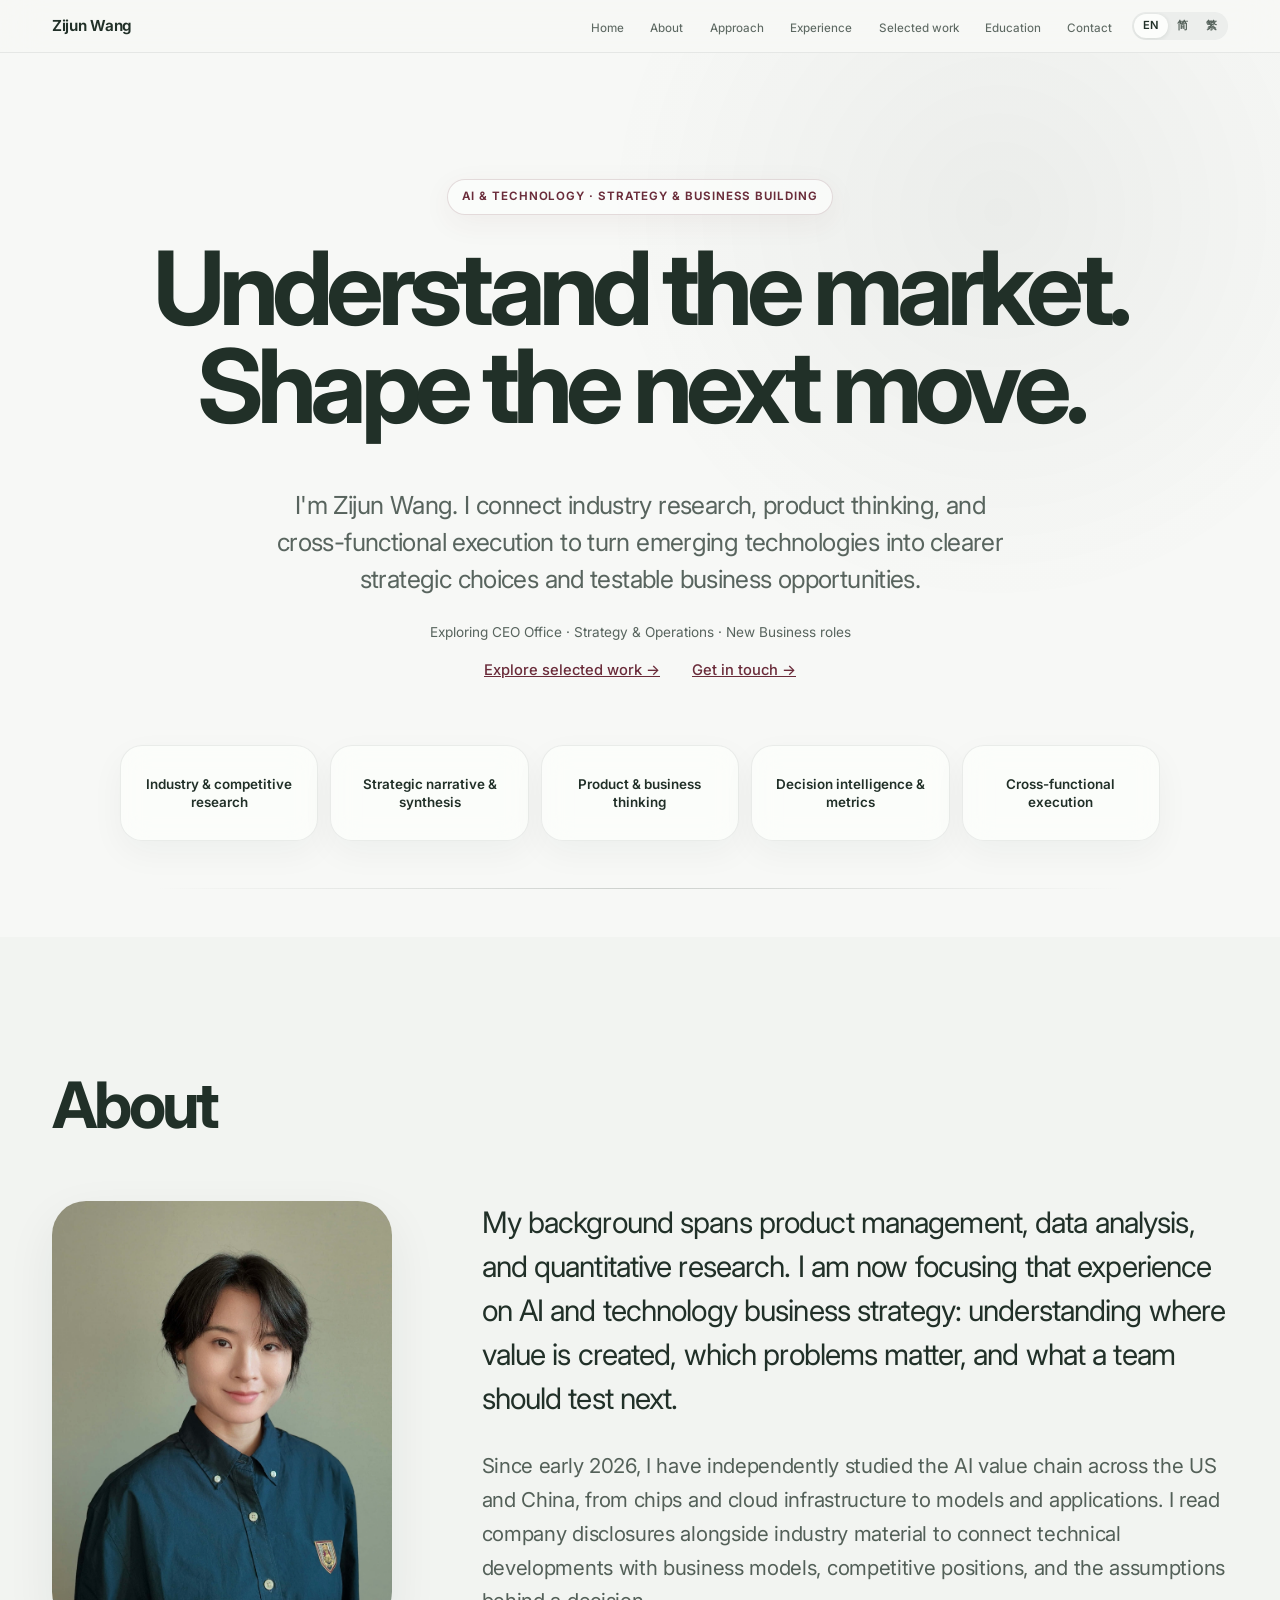
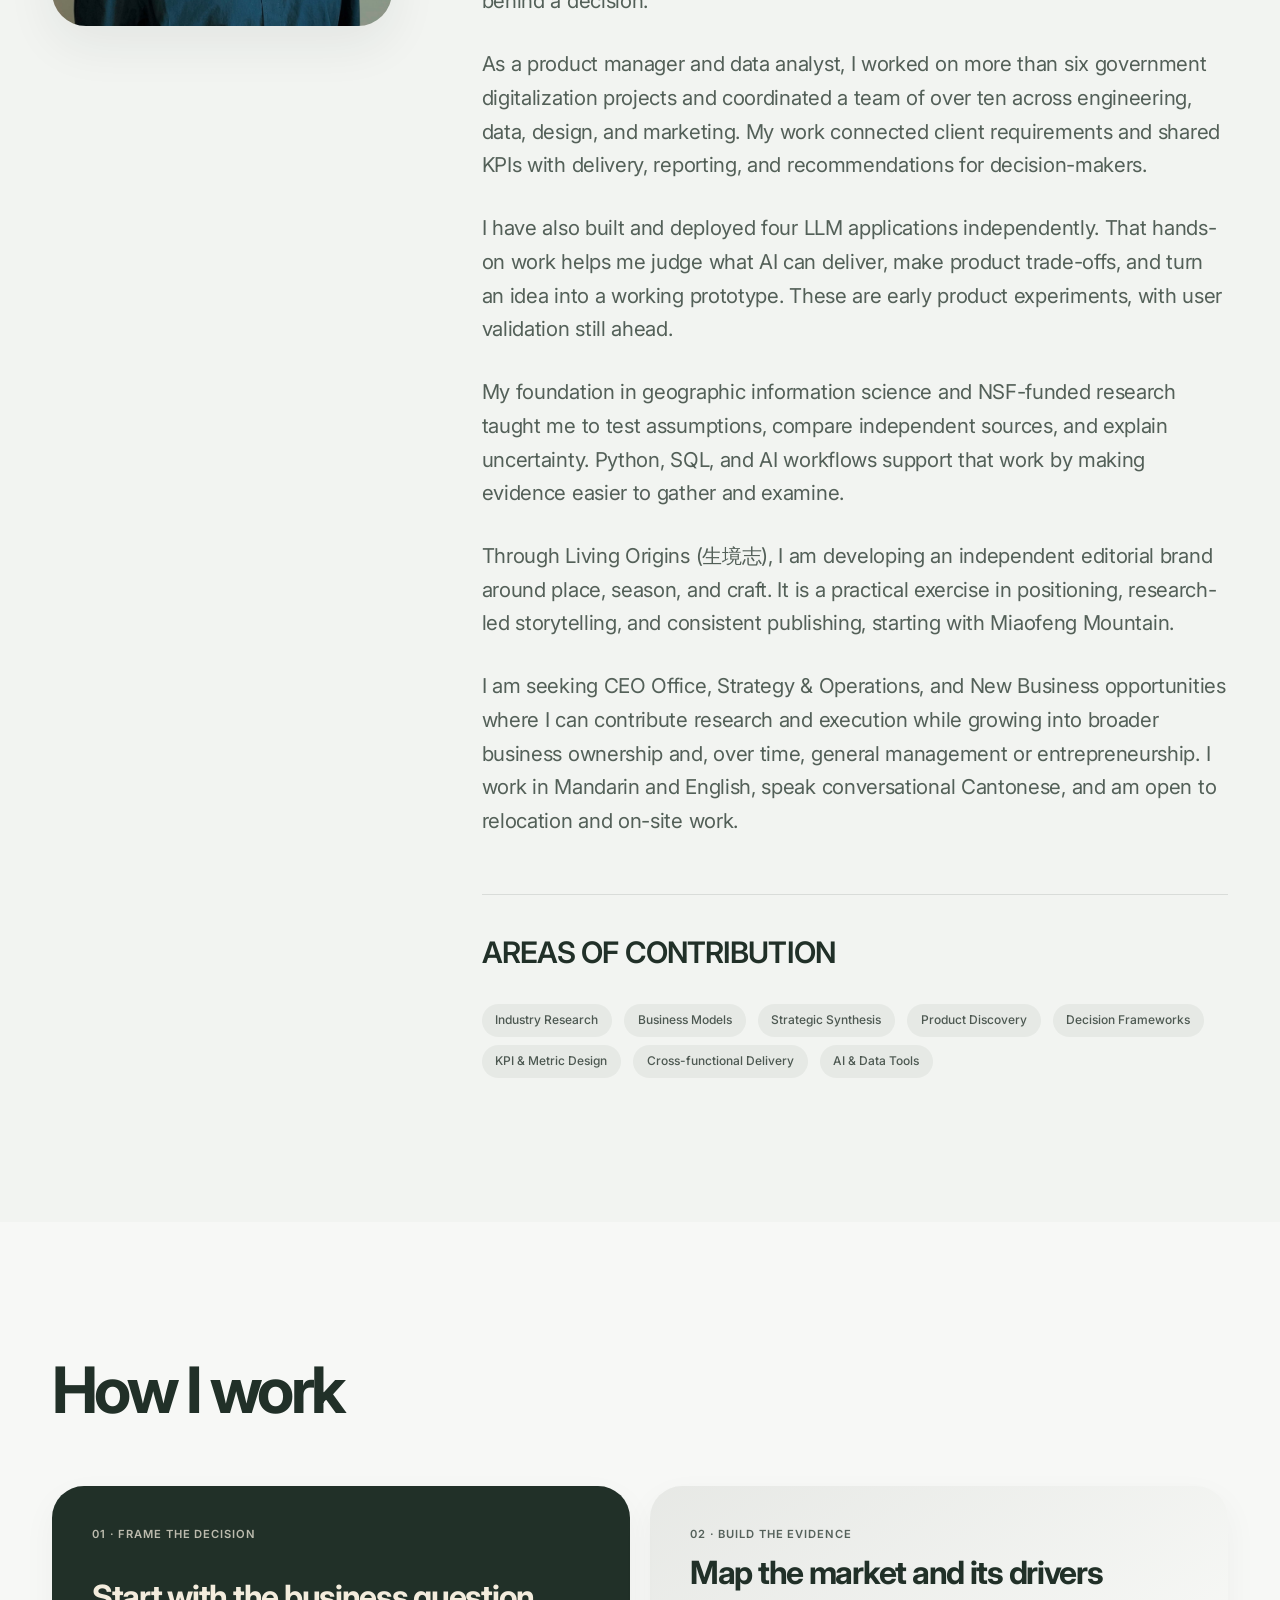
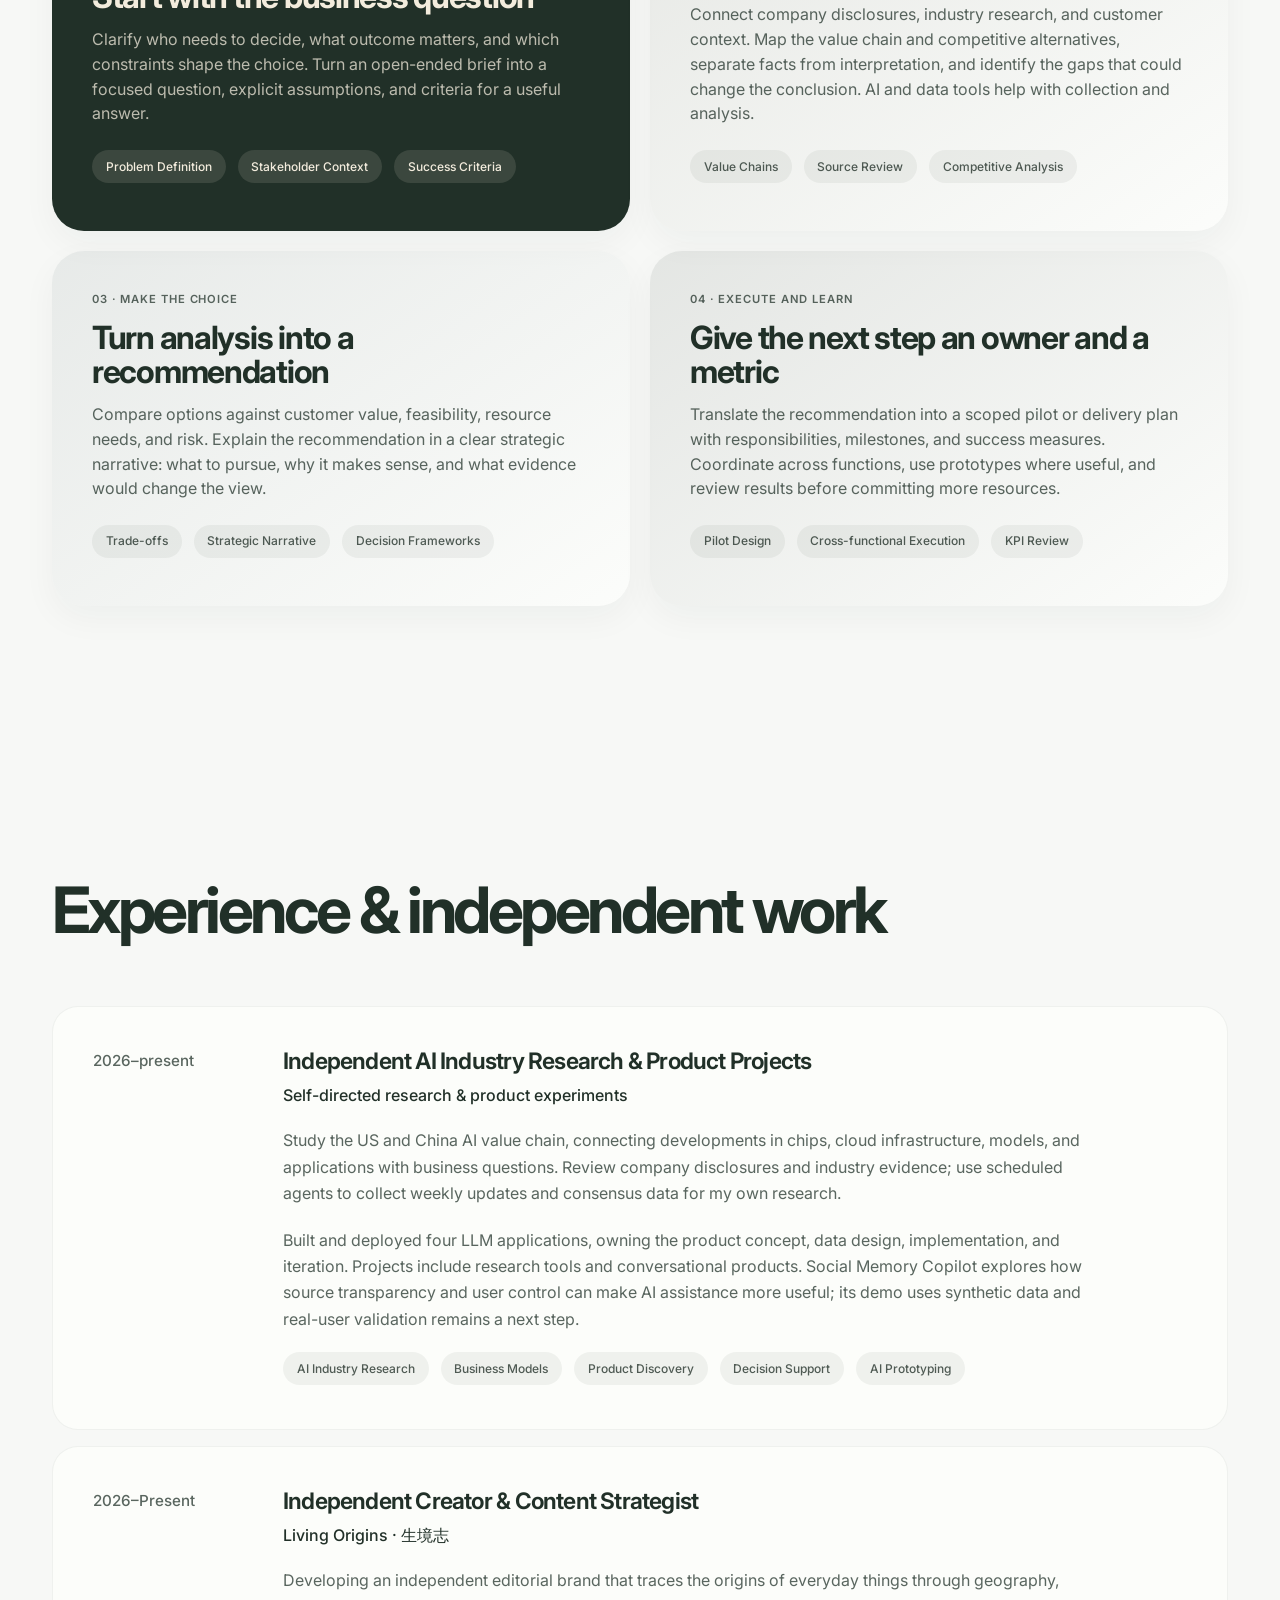
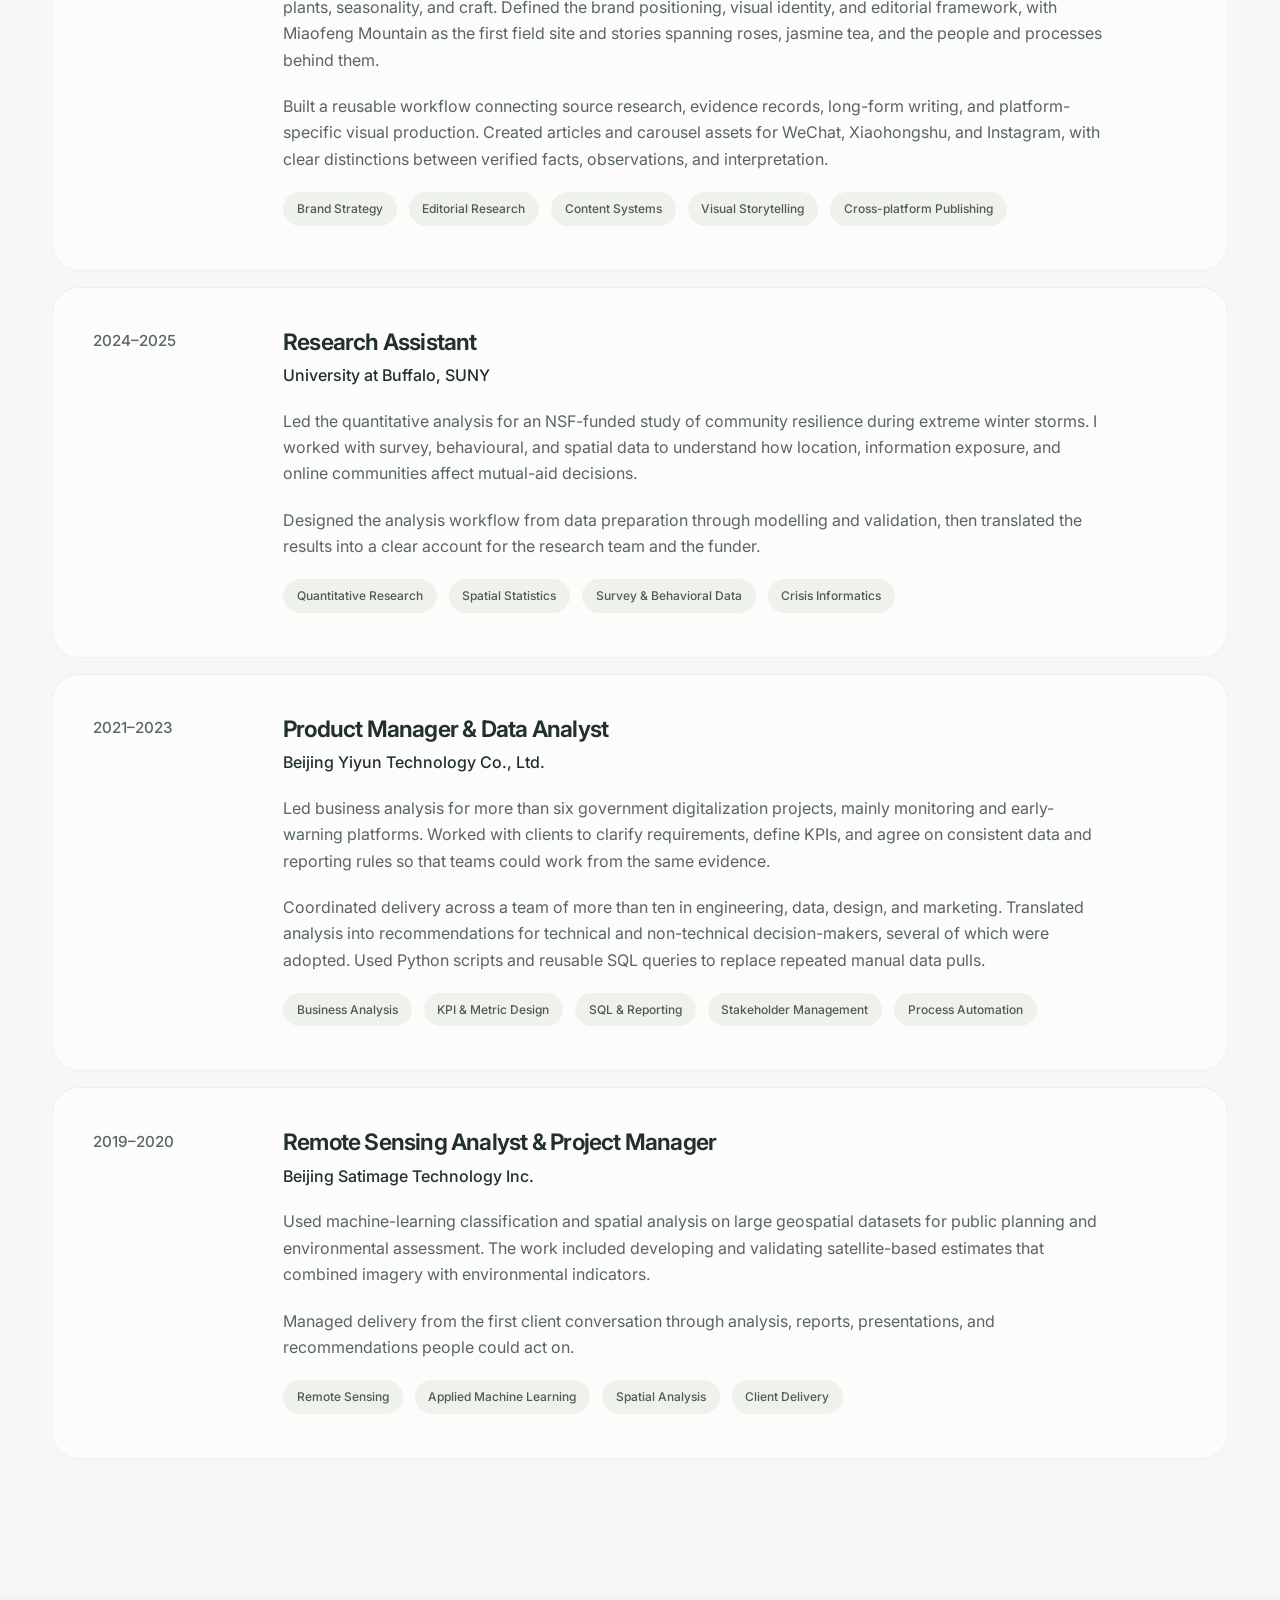
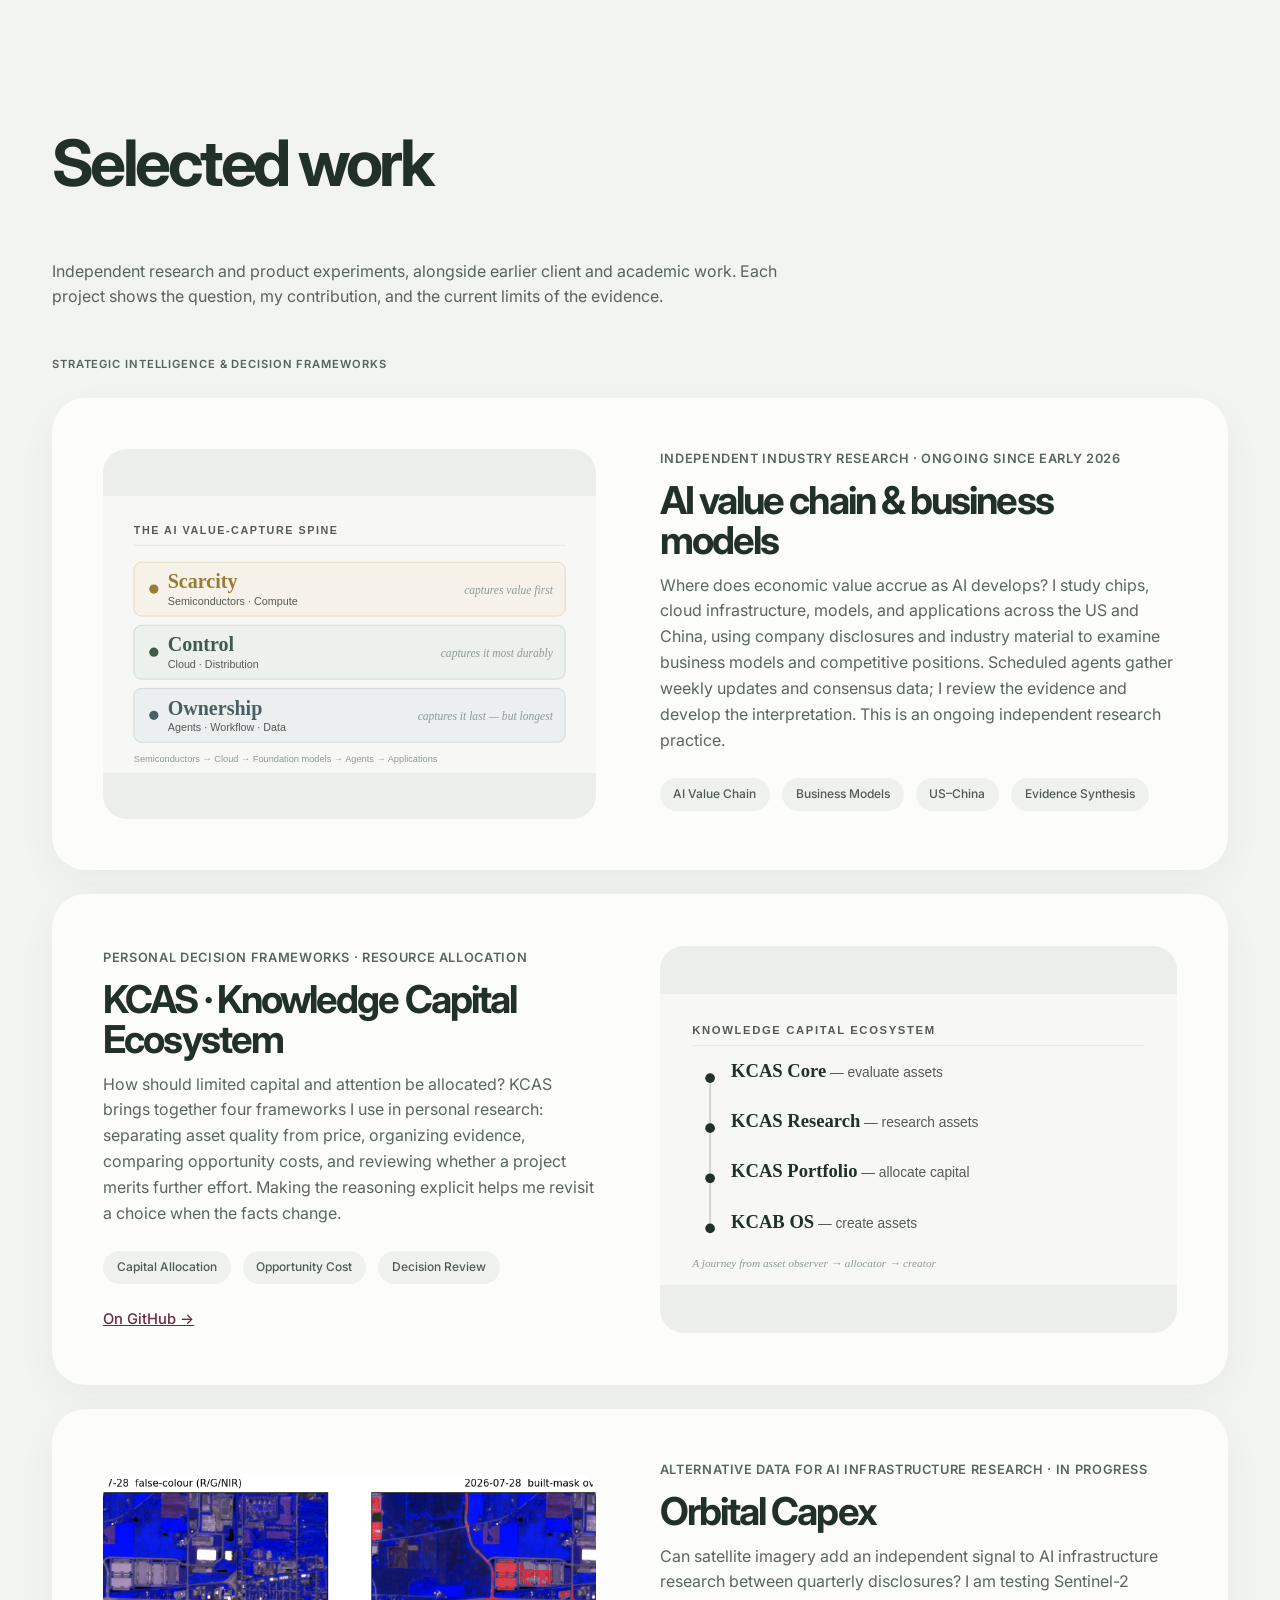
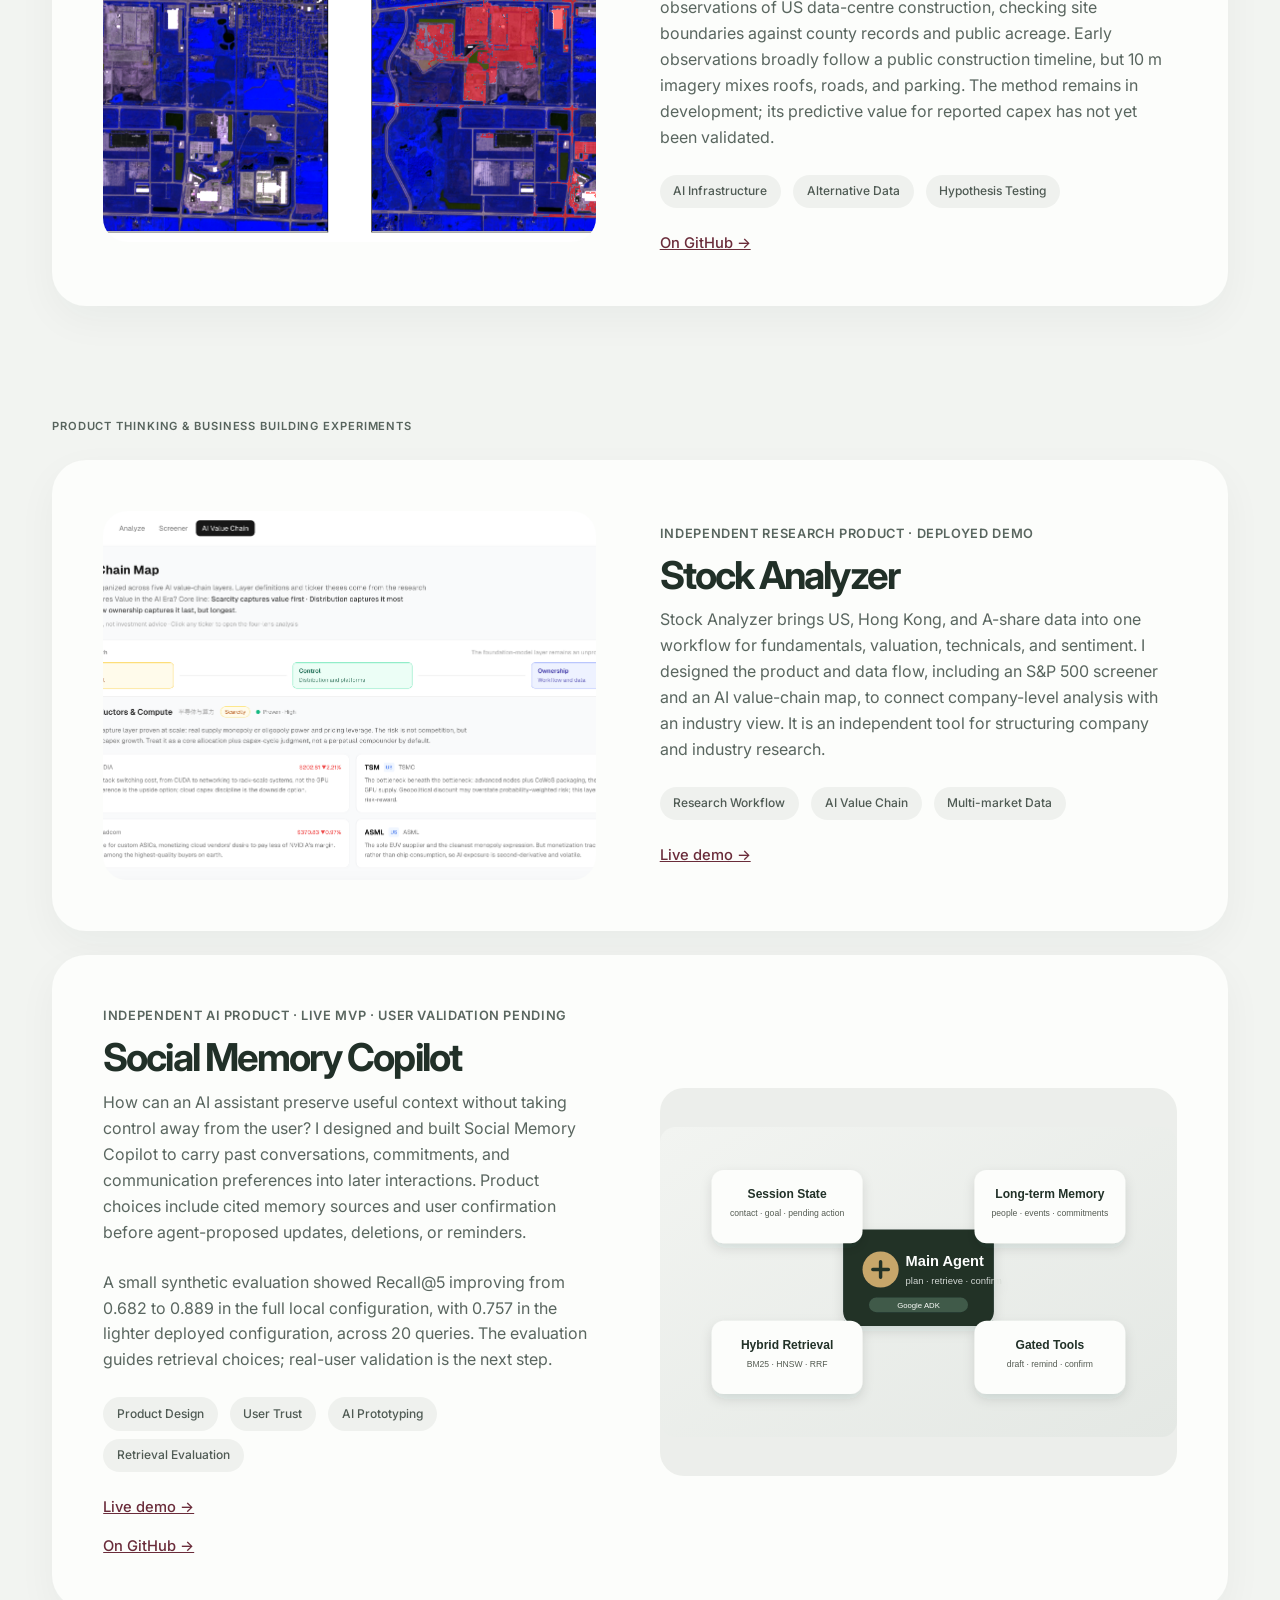
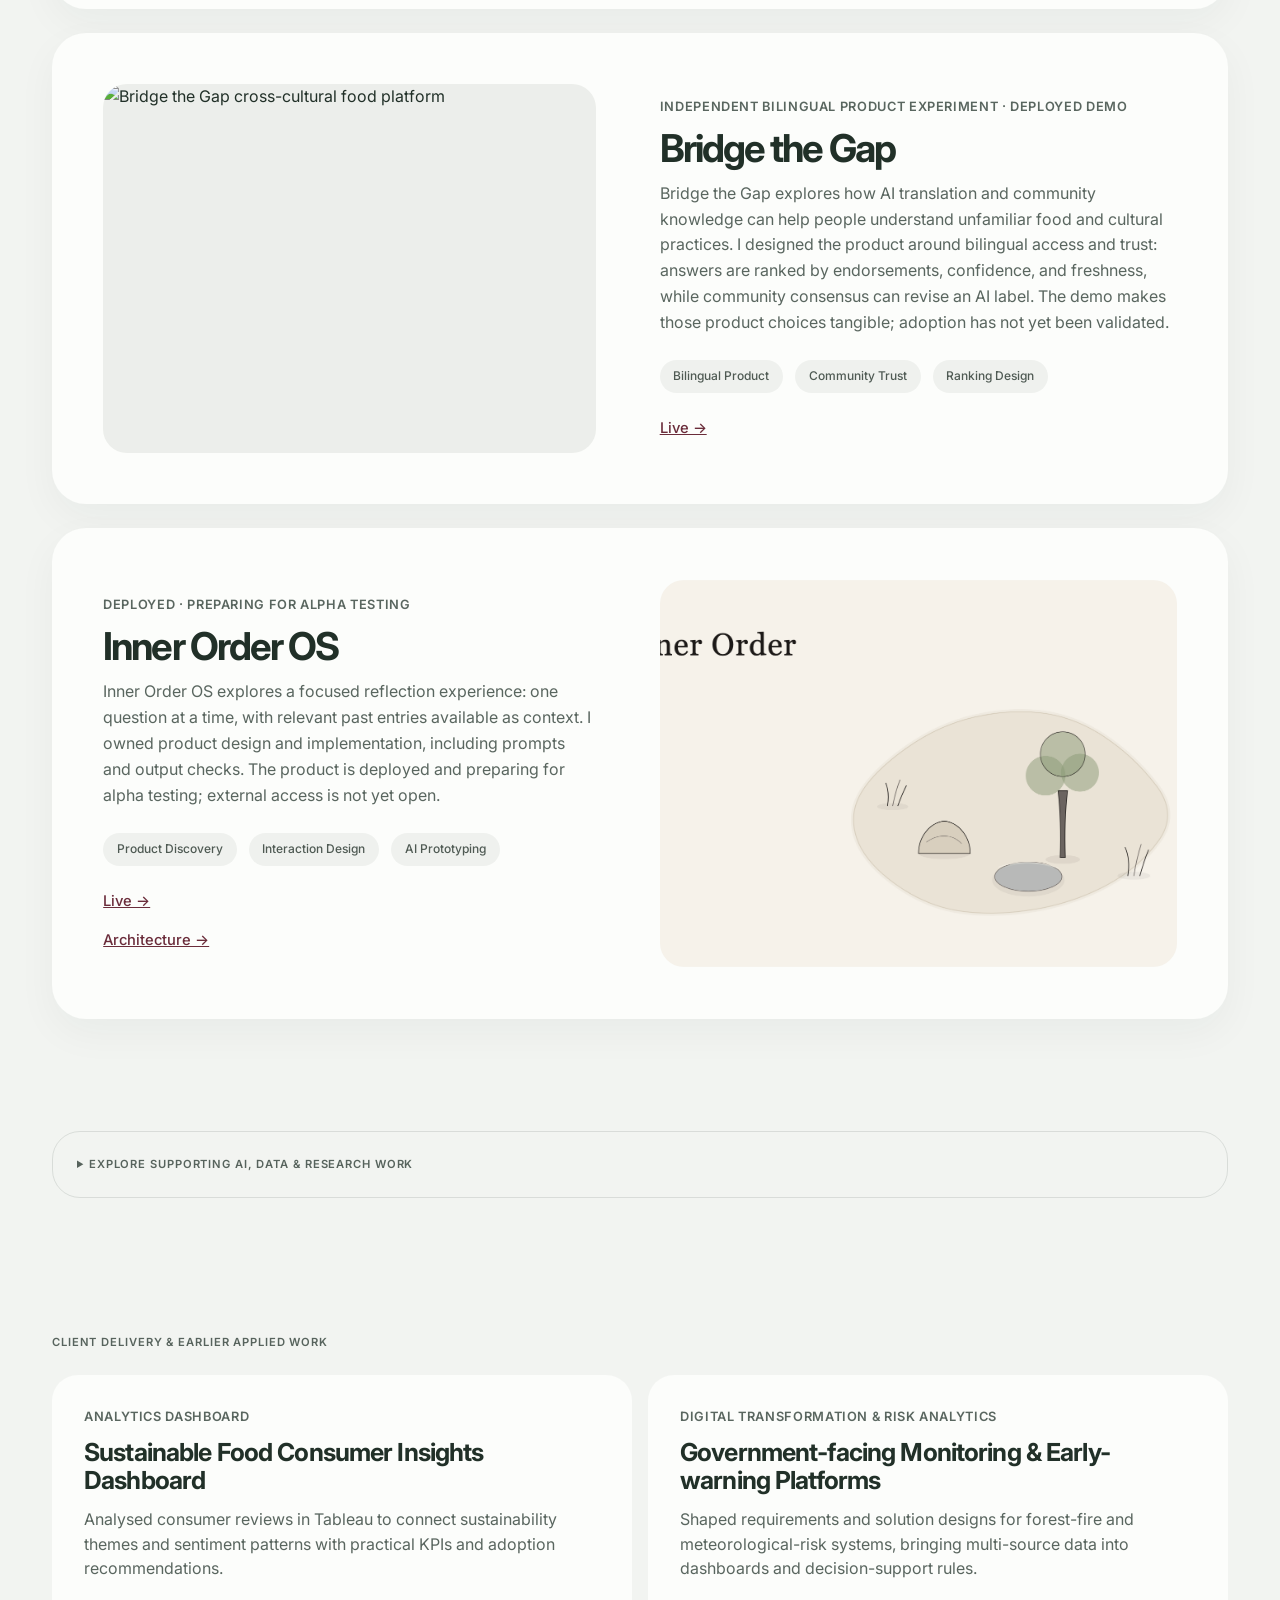
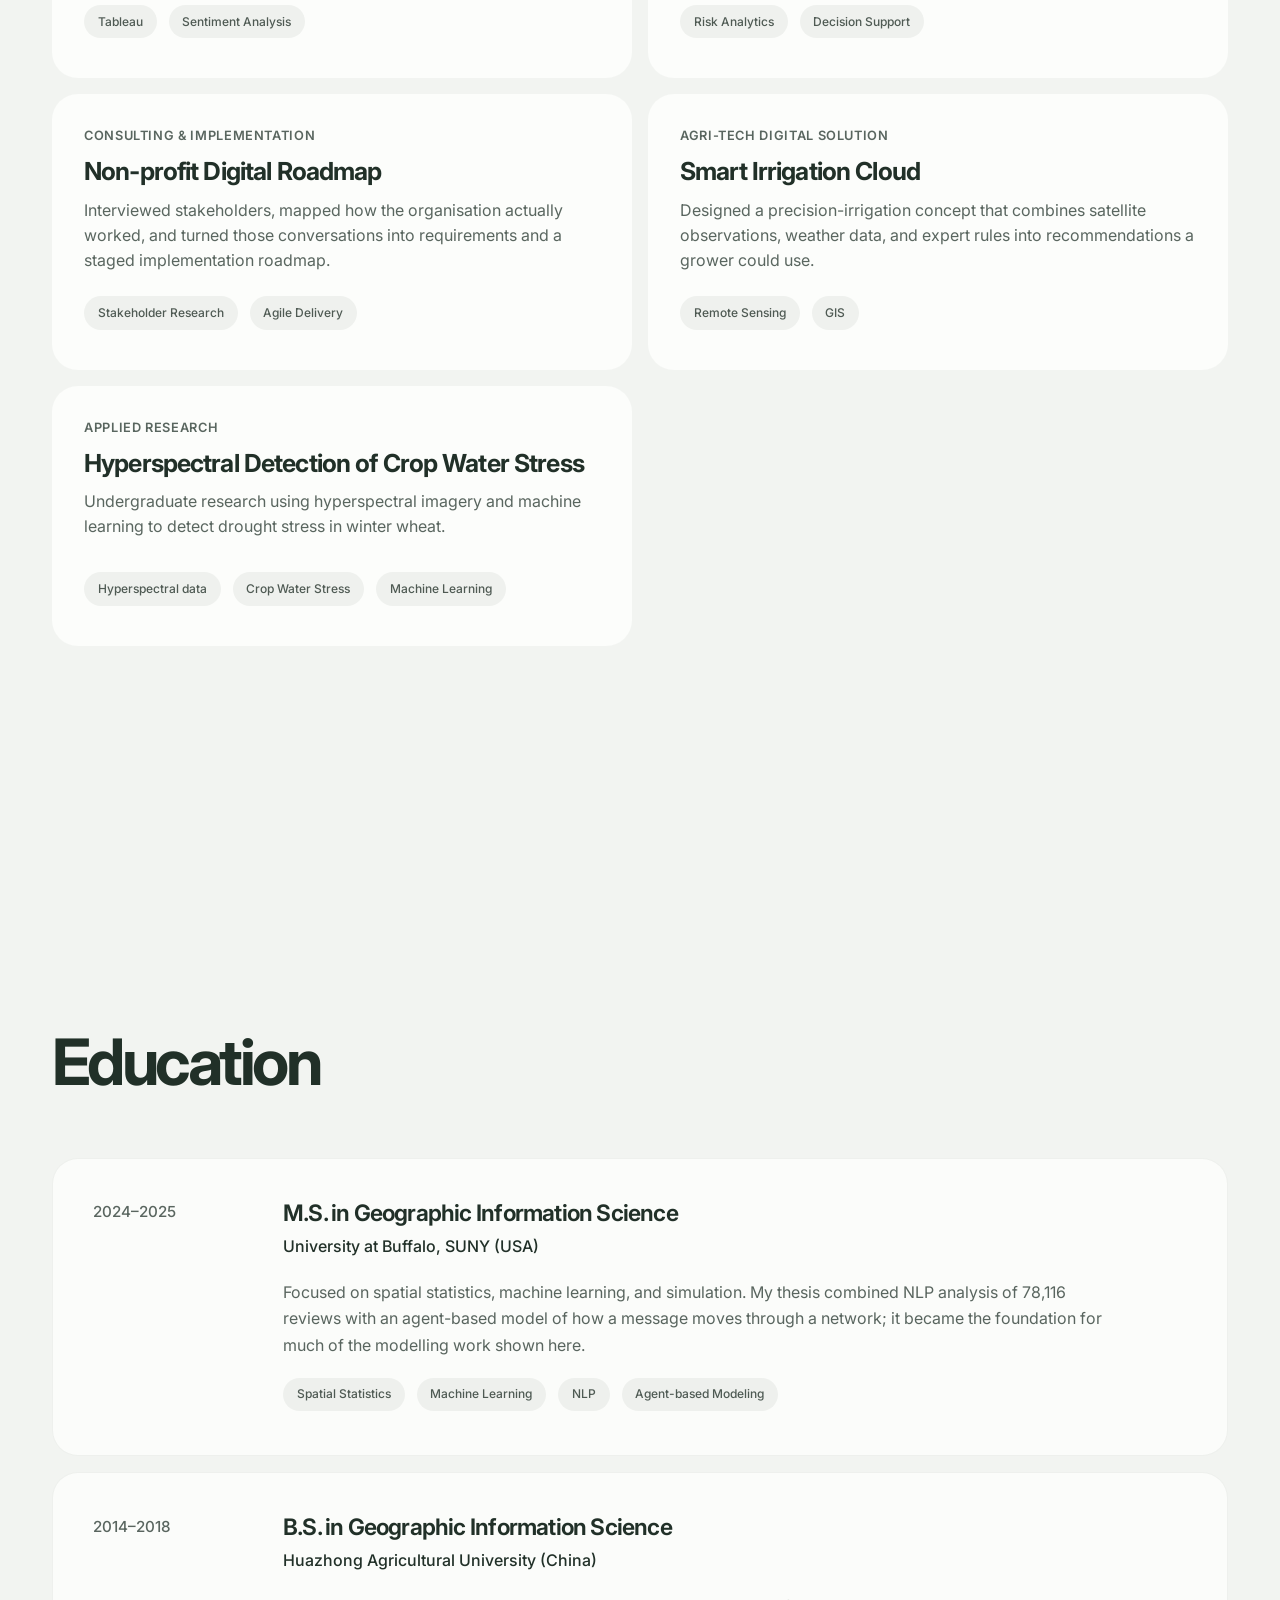
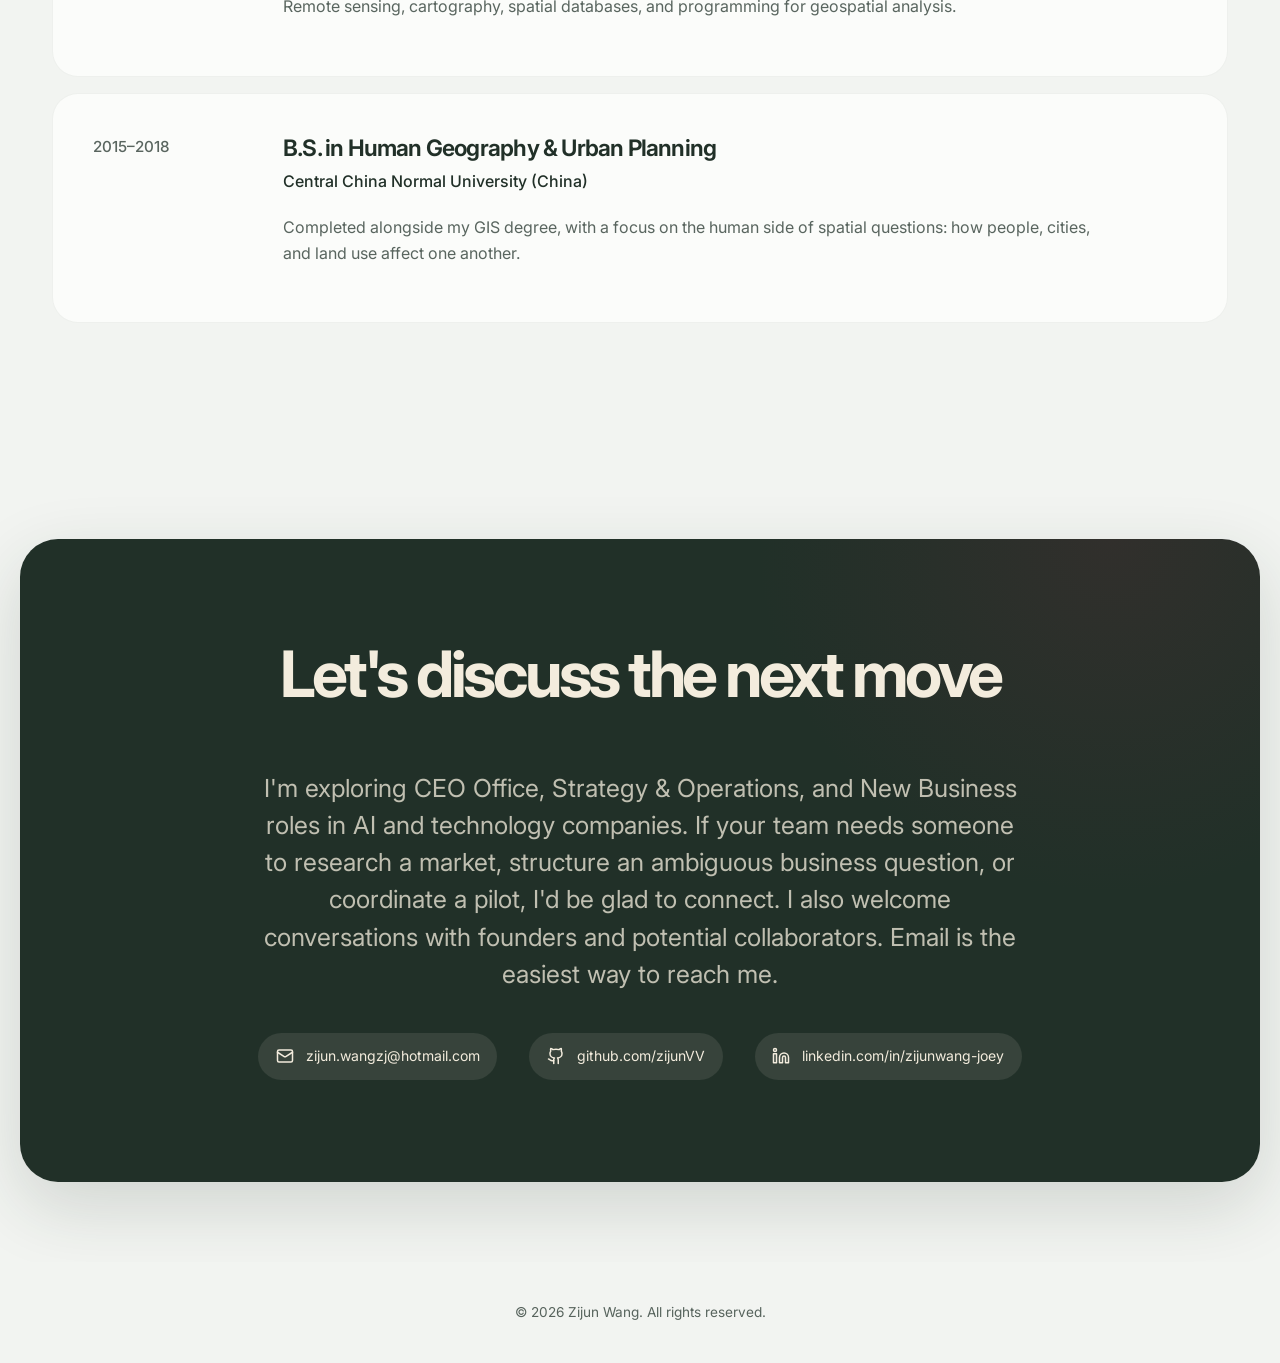
==== commit ab84cb60: "Reposition homepage toward AI business strategy and operations" ====
--- a/index.html
+++ b/index.html
@@ -3,11 +3,16 @@
   <head>
     <meta charset="utf-8" />
     <meta name="viewport" content="width=device-width, initial-scale=1" />
-    <title>Zijun Wang · Applied AI &amp; Data Science</title>
+    <title>Zijun Wang · AI &amp; Technology Strategy</title>
     <meta
       name="description"
-      content="Zijun Wang builds AI applications for information retrieval and decision support, with a background in data analysis, product delivery, and quantitative research."
+      content="Zijun Wang connects AI industry research, product thinking, and cross-functional execution. Exploring CEO Office, Strategy &amp; Operations, and New Business opportunities."
     />
+    <meta property="og:title" content="Zijun Wang · AI &amp; Technology Strategy" />
+    <meta property="og:description" content="Industry research, strategic decisions, and product experiments. Exploring CEO Office, Strategy &amp; Operations, and New Business roles." />
+    <meta property="og:type" content="website" />
+    <meta property="og:url" content="https://zijunvv.github.io/" />
+    <link rel="canonical" href="https://zijunvv.github.io/" />
     <link rel="icon" type="image/svg+xml" href="./assets/icons/icon.svg" />
     <link rel="preconnect" href="https://fonts.googleapis.com" />
     <link rel="preconnect" href="https://fonts.gstatic.com" crossorigin />
@@ -1475,6 +1480,46 @@
         }
       }
 
+      .hero__roles {
+        max-width: 760px;
+        margin: 1.5rem auto 0;
+        font-size: 0.85rem;
+        color: var(--text-muted);
+      }
+
+      .section {
+        scroll-margin-top: 4rem;
+      }
+
+      .hero__actions {
+        display: flex;
+        justify-content: center;
+        flex-wrap: wrap;
+        gap: 0.5rem 2rem;
+      }
+
+      .projects__intro {
+        max-width: 760px;
+        margin-bottom: 3rem;
+        color: var(--text-muted);
+      }
+
+      .supporting-work summary {
+        cursor: pointer;
+        padding: 1.5rem;
+        border: 1px solid var(--border);
+        border-radius: var(--radius);
+      }
+
+      .supporting-work__content {
+        margin-top: 1.5rem;
+      }
+
+      a:focus-visible, button:focus-visible, summary:focus-visible {
+        outline: 2px solid var(--accent);
+        outline-offset: 4px;
+      }
+
       @media (prefers-reduced-motion: reduce) {
         *, *::before, *::after {
           scroll-behavior: auto !important;
@@ -1494,7 +1539,7 @@
             <li><a href="#about" class="nav__link" data-i18n="nav.about">About</a></li>
             <li><a href="#approach" class="nav__link" data-i18n="nav.approach">Approach</a></li>
             <li><a href="#experience" class="nav__link" data-i18n="nav.experience">Experience</a></li>
-            <li><a href="#projects" class="nav__link" data-i18n="nav.projects">Projects</a></li>
+            <li><a href="#projects" class="nav__link" data-i18n="nav.projects">Selected work</a></li>
             <li><a href="#education" class="nav__link" data-i18n="nav.education">Education</a></li>
             <li><a href="#contact" class="nav__link" data-i18n="nav.contact">Contact</a></li>
           </ul>
@@ -1521,23 +1566,26 @@
       <section id="home" class="section hero">
         <div class="shell hero__inner">
           <div class="hero__content">
-            <span class="eyebrow" data-i18n="hero.eyebrow">Applied AI · Data science</span>
-
-            <h1 class="hero__title" data-i18n="hero.title">AI built around people</h1>
+            <span class="eyebrow" data-i18n="hero.eyebrow">AI &amp; technology · Strategy &amp; business building</span>
+
+            <h1 class="hero__title" data-i18n="hero.title">Understand the market.<br>Shape the next move.</h1>
 
             <div class="hero__columns">
               <div class="hero__summary">
-                <p class="hero__subtitle" data-i18n="hero.subtitle">
-                  Hi, I'm Zijun. I build AI applications that help people find useful information and make informed decisions. My background combines data analysis and product delivery in China with quantitative research at the University at Buffalo.
-                </p>
+                <p class="hero__subtitle" data-i18n="hero.subtitle">I'm Zijun Wang. I connect industry research, product thinking, and cross-functional execution to turn emerging technologies into clearer strategic choices and testable business opportunities.</p>
+                <p class="hero__roles" data-i18n="hero.roles">Exploring CEO Office · Strategy &amp; Operations · New Business roles</p>
+                <div class="hero__actions">
+                  <a class="hero-card__cta" href="#projects" data-i18n="hero.work">Explore selected work →</a>
+                  <a class="hero-card__cta" href="#contact" data-i18n="hero.contact">Get in touch →</a>
+                </div>
               </div>
 
               <div class="hero__competencies">
-                <span class="competency-item" data-i18n="hero.comp1">Agent workflows and memory</span>
-                <span class="competency-item" data-i18n="hero.comp2">LLMs, retrieval and tool use</span>
-                <span class="competency-item" data-i18n="hero.comp3">Data analysis with Python and SQL</span>
-                <span class="competency-item" data-i18n="hero.comp4">Business questions and metrics</span>
-                <span class="competency-item" data-i18n="hero.comp5">Collaboration in Mandarin and English</span>
+                <span class="competency-item" data-i18n="hero.comp1">Industry &amp; competitive research</span>
+                <span class="competency-item" data-i18n="hero.comp2">Strategic narrative &amp; synthesis</span>
+                <span class="competency-item" data-i18n="hero.comp3">Product &amp; business thinking</span>
+                <span class="competency-item" data-i18n="hero.comp4">Decision intelligence &amp; metrics</span>
+                <span class="competency-item" data-i18n="hero.comp5">Cross-functional execution</span>
               </div>
             </div>
           </div>
@@ -1563,39 +1611,25 @@
             </figure>
 
             <div class="about__body">
-              <p data-i18n="about.p1">
-                I enjoy working with people to understand the decisions they need to make and the constraints they work within. Those conversations help me turn an open-ended question into a workflow we can test together. I want people to be able to see where an answer came from and decide how to use it.
-              </p>
-              <p data-i18n="about.p2">
-                I've built and deployed four LLM applications, taking responsibility for product design, data models, and implementation through to deployment and debugging. In Social Memory Copilot, I focused on remembering conversational context, showing the sources behind an answer, and giving users control over proposed memory updates and reminders.
-              </p>
-              <p data-i18n="about.p3">
-                My work with Python and SQL includes an NLP and agent-based modeling thesis, quantitative analysis for an NSF-funded study, and two years of KPI definition and reporting. These experiences taught me to check assumptions and explain what the data supports, so colleagues can use the results with a clear understanding of their scope.
-              </p>
-              <p data-i18n="about.p4">
-                Across more than six government digitalization projects, I worked with clients to clarify requirements and agree on metrics, then coordinated delivery with engineering, data, and design colleagues. I learned to make space for questions, discuss trade-offs openly, and adapt an explanation to the person using it.
-              </p>
-              <p data-i18n="about.p5">
-                I started in geographic information science and remote sensing, using satellite imagery for public planning and environmental assessment. Comparing estimates with independent observations remains a useful part of how I approach data problems today.
-              </p>
-              <p data-i18n="about.lo">
-                I also develop Living Origins (生境志), an independent editorial brand exploring how place, season, and craft shape everyday things. It brings my geography background into research, storytelling, and visual communication, with Miaofeng Mountain as its first field site.
-              </p>
-              <p data-i18n="about.p6">
-                I'm exploring applied AI and data science opportunities where I can work closely with the people using what we build. I'm open to relocation and on-site work. I work in Mandarin and English, and speak conversational Cantonese.
-              </p>
+              <p data-i18n="about.p1">My background spans product management, data analysis, and quantitative research. I am now focusing that experience on AI and technology business strategy: understanding where value is created, which problems matter, and what a team should test next.</p>
+              <p data-i18n="about.p2">Since early 2026, I have independently studied the AI value chain across the US and China, from chips and cloud infrastructure to models and applications. I read company disclosures alongside industry material to connect technical developments with business models, competitive positions, and the assumptions behind a decision.</p>
+              <p data-i18n="about.p3">As a product manager and data analyst, I worked on more than six government digitalization projects and coordinated a team of over ten across engineering, data, design, and marketing. My work connected client requirements and shared KPIs with delivery, reporting, and recommendations for decision-makers.</p>
+              <p data-i18n="about.p4">I have also built and deployed four LLM applications independently. That hands-on work helps me judge what AI can deliver, make product trade-offs, and turn an idea into a working prototype. These are early product experiments, with user validation still ahead.</p>
+              <p data-i18n="about.p5">My foundation in geographic information science and NSF-funded research taught me to test assumptions, compare independent sources, and explain uncertainty. Python, SQL, and AI workflows support that work by making evidence easier to gather and examine.</p>
+              <p data-i18n="about.lo">Through Living Origins (生境志), I am developing an independent editorial brand around place, season, and craft. It is a practical exercise in positioning, research-led storytelling, and consistent publishing, starting with Miaofeng Mountain.</p>
+              <p data-i18n="about.p6">I am seeking CEO Office, Strategy &amp; Operations, and New Business opportunities where I can contribute research and execution while growing into broader business ownership and, over time, general management or entrepreneurship. I work in Mandarin and English, speak conversational Cantonese, and am open to relocation and on-site work.</p>
 
               <div class="pill-group">
-                <p class="pill-group__label" data-i18n="about.focusLabel">Focus areas</p>
+                <p class="pill-group__label" data-i18n="about.focusLabel">Areas of contribution</p>
                 <div class="pill-group__items">
-                  <span class="pill">Agent Orchestration</span>
-                  <span class="pill">LLM / RAG / Tool Calling</span>
-                  <span class="pill">Retrieval &amp; Evaluation</span>
-                  <span class="pill">Data Analysis &amp; Statistics</span>
-                  <span class="pill">Python &amp; SQL</span>
-                  <span class="pill">KPI &amp; Metric Design</span>
-                  <span class="pill">Stakeholder Management</span>
-                  <span class="pill">Remote Sensing &amp; Alternative Data</span>
+                  <span class="pill" data-i18n="about.tag1">Industry Research</span>
+                  <span class="pill" data-i18n="about.tag2">Business Models</span>
+                  <span class="pill" data-i18n="about.tag3">Strategic Synthesis</span>
+                  <span class="pill" data-i18n="about.tag4">Product Discovery</span>
+                  <span class="pill" data-i18n="about.tag5">Decision Frameworks</span>
+                  <span class="pill" data-i18n="about.tag6">KPI &amp; Metric Design</span>
+                  <span class="pill" data-i18n="about.tag7">Cross-functional Delivery</span>
+                  <span class="pill" data-i18n="about.tag8">AI &amp; Data Tools</span>
                 </div>
               </div>
             </div>
@@ -1612,55 +1646,46 @@
 
           <div class="grid grid--2">
             <article class="card card--minimal">
-              <div class="card__meta" data-i18n="ap.frame.meta">01 · Frame</div>
-              <h3 class="card__title" data-i18n="ap.frame.title">Understand the decision together</h3>
-              <p class="card__body" data-i18n="ap.frame.body">
-                I start by listening to the people closest to the work: what they need to decide, what information they have, and where they need help. We can then agree on a useful first step and how to assess it.
-              </p>
+              <div class="card__meta" data-i18n="ap.frame.meta">01 · Frame the decision</div>
+              <h3 class="card__title" data-i18n="ap.frame.title">Start with the business question</h3>
+              <p class="card__body" data-i18n="ap.frame.body">Clarify who needs to decide, what outcome matters, and which constraints shape the choice. Turn an open-ended brief into a focused question, explicit assumptions, and criteria for a useful answer.</p>
               <div class="card__tags">
-                <span class="tag">KPI Design</span>
-                <span class="tag">Requirements</span>
-                <span class="tag">Decision Frameworks</span>
+                  <span class="tag" data-i18n="ap.frame.tag1">Problem Definition</span>
+                  <span class="tag" data-i18n="ap.frame.tag2">Stakeholder Context</span>
+                  <span class="tag" data-i18n="ap.frame.tag3">Success Criteria</span>
               </div>
             </article>
 
             <article class="card card--minimal">
-              <div class="card__meta" data-i18n="ap.orchestrate.meta">02 · Orchestrate</div>
-              <h3 class="card__title" data-i18n="ap.orchestrate.title">Keep actions and evidence visible</h3>
-              <p class="card__body" data-i18n="ap.orchestrate.body">
-                I make retrieval decisions, model routing, and tool permissions explicit and testable. Source references help users review an answer, while confirmation steps give them control over changes and reminders.
-              </p>
+              <div class="card__meta" data-i18n="ap.orchestrate.meta">02 · Build the evidence</div>
+              <h3 class="card__title" data-i18n="ap.orchestrate.title">Map the market and its drivers</h3>
+              <p class="card__body" data-i18n="ap.orchestrate.body">Connect company disclosures, industry research, and customer context. Map the value chain and competitive alternatives, separate facts from interpretation, and identify the gaps that could change the conclusion. AI and data tools help with collection and analysis.</p>
               <div class="card__tags">
-                <span class="tag">Planning &amp; Routing</span>
-                <span class="tag">Tool Use</span>
-                <span class="tag">Memory</span>
-                <span class="tag">Human-in-the-Loop</span>
+                  <span class="tag" data-i18n="ap.orchestrate.tag1">Value Chains</span>
+                  <span class="tag" data-i18n="ap.orchestrate.tag2">Source Review</span>
+                  <span class="tag" data-i18n="ap.orchestrate.tag3">Competitive Analysis</span>
               </div>
             </article>
 
             <article class="card card--minimal">
-              <div class="card__meta" data-i18n="ap.measure.meta">03 · Measure</div>
-              <h3 class="card__title" data-i18n="ap.measure.title">Evaluate against the use case</h3>
-              <p class="card__body" data-i18n="ap.measure.body">
-                I compare alternatives using retrieval quality, routing accuracy, or behavior on unfamiliar requests. I document the dataset and configuration alongside each result, then use error analysis to decide what needs attention next.
-              </p>
+              <div class="card__meta" data-i18n="ap.measure.meta">03 · Make the choice</div>
+              <h3 class="card__title" data-i18n="ap.measure.title">Turn analysis into a recommendation</h3>
+              <p class="card__body" data-i18n="ap.measure.body">Compare options against customer value, feasibility, resource needs, and risk. Explain the recommendation in a clear strategic narrative: what to pursue, why it makes sense, and what evidence would change the view.</p>
               <div class="card__tags">
-                <span class="tag">Offline Evaluation</span>
-                <span class="tag">Baselines</span>
-                <span class="tag">Error Analysis</span>
+                  <span class="tag" data-i18n="ap.measure.tag1">Trade-offs</span>
+                  <span class="tag" data-i18n="ap.measure.tag2">Strategic Narrative</span>
+                  <span class="tag" data-i18n="ap.measure.tag3">Decision Frameworks</span>
               </div>
             </article>
 
             <article class="card card--minimal">
-              <div class="card__meta" data-i18n="ap.productise.meta">04 · Productise</div>
-              <h3 class="card__title" data-i18n="ap.productise.title">Make recurring work easier</h3>
-              <p class="card__body" data-i18n="ap.productise.body">
-                When a question returns regularly, I work toward a reusable tool or workflow. Shared metric definitions, scripts, and scheduled agents can help a team spend less time gathering information and more time deciding what to do with it.
-              </p>
+              <div class="card__meta" data-i18n="ap.productise.meta">04 · Execute and learn</div>
+              <h3 class="card__title" data-i18n="ap.productise.title">Give the next step an owner and a metric</h3>
+              <p class="card__body" data-i18n="ap.productise.body">Translate the recommendation into a scoped pilot or delivery plan with responsibilities, milestones, and success measures. Coordinate across functions, use prototypes where useful, and review results before committing more resources.</p>
               <div class="card__tags">
-                <span class="tag">Process Automation</span>
-                <span class="tag">Scheduled Agents</span>
-                <span class="tag">Metric Governance</span>
+                  <span class="tag" data-i18n="ap.productise.tag1">Pilot Design</span>
+                  <span class="tag" data-i18n="ap.productise.tag2">Cross-functional Execution</span>
+                  <span class="tag" data-i18n="ap.productise.tag3">KPI Review</span>
               </div>
             </article>
           </div>
@@ -1671,28 +1696,23 @@
       <section id="experience" class="section">
         <div class="shell work">
           <div class="section-heading">
-            <h2 class="section-heading__title" data-i18n="exp.title">Experience</h2>
+            <h2 class="section-heading__title" data-i18n="exp.title">Experience &amp; independent work</h2>
           </div>
 
           <div class="timeline">
             <article class="timeline-item">
               <div class="timeline-item__meta" data-i18n="exp.e1.meta">2026–present</div>
               <div class="timeline-item__body">
-                <h3 class="timeline-item__title" data-i18n="exp.e1.title">Independent Applied AI Engineer &amp; Researcher</h3>
-                <p class="timeline-item__desc" data-i18n="exp.e1.d1">
-                  Built and deployed four LLM applications from initial product decisions through post-launch debugging. The most complete is Social Memory Copilot on Google ADK, where I implemented scoped tool access, selective retrieval, cited sources, separate session and long-term memory, confirmation before write actions, and fallback when a component fails. Across the four products, I also look after data models, guardrails, evaluation, and monitoring.
-                </p>
-                <p class="timeline-item__desc" data-i18n="exp.e1.d2">
-                  Built scheduled workflows for my own study of the AI industry in the US and China. Agents collect weekly industry updates and consensus data; I review company disclosures and develop the interpretation myself.
-                </p>
+                <h3 class="timeline-item__title" data-i18n="exp.e1.title">Independent AI Industry Research &amp; Product Projects</h3>
+                <p class="timeline-item__org" data-i18n="exp.e1.org">Self-directed research &amp; product experiments</p>
+                <p class="timeline-item__desc" data-i18n="exp.e1.d1">Study the US and China AI value chain, connecting developments in chips, cloud infrastructure, models, and applications with business questions. Review company disclosures and industry evidence; use scheduled agents to collect weekly updates and consensus data for my own research.</p>
+                <p class="timeline-item__desc" data-i18n="exp.e1.d2">Built and deployed four LLM applications, owning the product concept, data design, implementation, and iteration. Projects include research tools and conversational products. Social Memory Copilot explores how source transparency and user control can make AI assistance more useful; its demo uses synthetic data and real-user validation remains a next step.</p>
                 <div class="timeline-item__tags">
-                  <span class="tag">Agent Orchestration</span>
-                  <span class="tag">Tool Calling</span>
-                  <span class="tag">RAG &amp; Hybrid Retrieval</span>
-                  <span class="tag">Agent Memory</span>
-                  <span class="tag">Human-in-the-Loop</span>
-                  <span class="tag">Evaluation</span>
-                  <span class="tag">Full-stack Delivery</span>
+                  <span class="tag" data-i18n="exp.e1.tag1">AI Industry Research</span>
+                  <span class="tag" data-i18n="exp.e1.tag2">Business Models</span>
+                  <span class="tag" data-i18n="exp.e1.tag3">Product Discovery</span>
+                  <span class="tag" data-i18n="exp.e1.tag4">Decision Support</span>
+                  <span class="tag" data-i18n="exp.e1.tag5">AI Prototyping</span>
                 </div>
               </div>
             </article>
@@ -1743,12 +1763,8 @@
               <div class="timeline-item__body">
                 <h3 class="timeline-item__title" data-i18n="exp.e3.title">Product Manager &amp; Data Analyst</h3>
                 <p class="timeline-item__org">Beijing Yiyun Technology Co., Ltd.</p>
-                <p class="timeline-item__desc" data-i18n="exp.e3.d1">
-                  Led business analysis for more than six government digitalization projects, mainly monitoring and early-warning platforms. I worked with stakeholders to define KPIs and wrote the supporting SQL and analysis workflows. When reports differed, we checked source data and calculation rules to agree on a consistent interpretation.
-                </p>
-                <p class="timeline-item__desc" data-i18n="exp.e3.d2">
-                  Replaced repeated manual data pulls with Python scripts and reusable queries. I coordinated a team of more than ten across engineering, data, design, and marketing, and adapted the same analysis for both technical and non-technical decision-makers. Several of our recommendations were adopted.
-                </p>
+                <p class="timeline-item__desc" data-i18n="exp.e3.d1">Led business analysis for more than six government digitalization projects, mainly monitoring and early-warning platforms. Worked with clients to clarify requirements, define KPIs, and agree on consistent data and reporting rules so that teams could work from the same evidence.</p>
+                <p class="timeline-item__desc" data-i18n="exp.e3.d2">Coordinated delivery across a team of more than ten in engineering, data, design, and marketing. Translated analysis into recommendations for technical and non-technical decision-makers, several of which were adopted. Used Python scripts and reusable SQL queries to replace repeated manual data pulls.</p>
                 <div class="timeline-item__tags">
                   <span class="tag">Business Analysis</span>
                   <span class="tag">KPI &amp; Metric Design</span>
@@ -1786,11 +1802,94 @@
       <section id="projects" class="section">
         <div class="shell projects">
           <div class="section-heading">
-            <h2 class="section-heading__title" data-i18n="projects.title">Projects</h2>
+            <h2 class="section-heading__title" data-i18n="projects.title">Selected work</h2>
           </div>
+          <p class="projects__intro" data-i18n="projects.intro">Independent research and product experiments, alongside earlier client and academic work. Each project shows the question, my contribution, and the current limits of the evidence.</p>
 
           <div class="projects__group">
-            <h3 class="projects__group-title" data-i18n="projects.group1">Selected Work: Agents, Applied AI &amp; Analytics</h3>
+            <h3 class="projects__group-title" data-i18n="projects.group1">Strategic intelligence &amp; decision frameworks</h3>
+              <article class="project-list__item">
+                <div class="card__image" style="margin-bottom: 0;">
+                  <img
+                    src="./assets/images/value-chain.svg"
+                    alt="AI value chain research framework"
+                  />
+                </div>
+                <div class="project-list__content">
+                  <div class="card__meta" data-i18n="p.ist.meta">Independent industry research · Ongoing since early 2026</div>
+                  <h3 class="card__title" data-i18n="p.ist.title">AI value chain &amp; business models</h3>
+                  <p class="card__body" data-i18n="p.ist.b1">Where does economic value accrue as AI develops? I study chips, cloud infrastructure, models, and applications across the US and China, using company disclosures and industry material to examine business models and competitive positions. Scheduled agents gather weekly updates and consensus data; I review the evidence and develop the interpretation. This is an ongoing independent research practice.</p>
+                  <div class="card__tags">
+                  <span class="tag" data-i18n="p.ist.tag1">AI Value Chain</span>
+                  <span class="tag" data-i18n="p.ist.tag2">Business Models</span>
+                  <span class="tag" data-i18n="p.ist.tag3">US–China</span>
+                  <span class="tag" data-i18n="p.ist.tag4">Evidence Synthesis</span>
+                  </div>
+                </div>
+              </article>
+
+              <article class="project-list__item">
+                <div class="card__image" style="margin-bottom: 0;">
+                  <img
+                    src="./assets/images/kcas-ecosystem.svg"
+                    alt="KCAS Knowledge Capital Ecosystem frameworks"
+                  />
+                </div>
+                <div class="project-list__content">
+                  <div class="card__meta" data-i18n="p.kcas.meta">Personal decision frameworks · Resource allocation</div>
+                  <h3 class="card__title" data-i18n="p.kcas.title">KCAS · Knowledge Capital Ecosystem</h3>
+                  <p class="card__body" data-i18n="p.kcas.b1">How should limited capital and attention be allocated? KCAS brings together four frameworks I use in personal research: separating asset quality from price, organizing evidence, comparing opportunity costs, and reviewing whether a project merits further effort. Making the reasoning explicit helps me revisit a choice when the facts change.</p>
+                  <div class="card__tags">
+                  <span class="tag" data-i18n="p.kcas.tag1">Capital Allocation</span>
+                  <span class="tag" data-i18n="p.kcas.tag2">Opportunity Cost</span>
+                  <span class="tag" data-i18n="p.kcas.tag3">Decision Review</span>
+                  </div>
+                  <a class="hero-card__cta" href="https://github.com/zijunVV" target="_blank" rel="noreferrer" data-i18n="cta.github">On GitHub →</a>
+                </div>
+              </article>
+
+              <article class="project-list__item">
+                <div class="card__image" style="margin-bottom: 0;">
+                  <img
+                    src="./assets/images/orbital-capex-mask.png"
+                    alt="Sentinel-2 false-colour scene beside the same scene with the built-surface mask overlaid, clipped to the owner's tax parcels"
+                  />
+                </div>
+                <div class="project-list__content">
+                  <div class="card__meta" data-i18n="p.oc.meta">Alternative data for AI infrastructure research · In progress</div>
+                  <h3 class="card__title">Orbital Capex</h3>
+                  <p class="card__body" data-i18n="p.oc.b1">Can satellite imagery add an independent signal to AI infrastructure research between quarterly disclosures? I am testing Sentinel-2 observations of US data-centre construction, checking site boundaries against county records and public acreage. Early observations broadly follow a public construction timeline, but 10 m imagery mixes roofs, roads, and parking. The method remains in development; its predictive value for reported capex has not yet been validated.</p>
+                  <div class="card__tags">
+                  <span class="tag" data-i18n="p.oc.tag1">AI Infrastructure</span>
+                  <span class="tag" data-i18n="p.oc.tag2">Alternative Data</span>
+                  <span class="tag" data-i18n="p.oc.tag3">Hypothesis Testing</span>
+                  </div>
+                  <a class="hero-card__cta" href="https://github.com/zijunVV/orbital-capex" target="_blank" rel="noreferrer" data-i18n="cta.github">On GitHub →</a>
+                </div>
+              </article>
+          </div>
+
+          <div class="projects__group">
+            <h3 class="projects__group-title" data-i18n="projects.business">Product thinking &amp; business building experiments</h3>
+              <article class="project-list__item">
+                <div class="card__image" style="margin-bottom: 0;">
+                  <img
+                    src="./assets/images/stock-analyzer.jpg"
+                    alt="Stock Analyzer multi-market AI analysis platform"
+                  />
+                </div>
+                <div class="project-list__content">
+                  <div class="card__meta" data-i18n="p.sa.meta">Independent research product · Deployed demo</div>
+                  <h3 class="card__title">Stock Analyzer</h3>
+                  <p class="card__body" data-i18n="p.sa.b1">Stock Analyzer brings US, Hong Kong, and A-share data into one workflow for fundamentals, valuation, technicals, and sentiment. I designed the product and data flow, including an S&amp;P 500 screener and an AI value-chain map, to connect company-level analysis with an industry view. It is an independent tool for structuring company and industry research.</p>
+                  <div class="card__tags">
+                  <span class="tag" data-i18n="p.sa.tag1">Research Workflow</span>
+                  <span class="tag" data-i18n="p.sa.tag2">AI Value Chain</span>
+                  <span class="tag" data-i18n="p.sa.tag3">Multi-market Data</span>
+                  </div>
+                  <a class="hero-card__cta" href="https://stockanalyzer-ai.vercel.app/" target="_blank" rel="noreferrer" data-i18n="cta.liveDemo">Live demo →</a>
+                </div>
+              </article>
 
               <article class="project-list__item">
                 <div class="card__image" style="margin-bottom: 0;">
@@ -1800,24 +1899,87 @@
                   />
                 </div>
                 <div class="project-list__content">
-                  <div class="card__meta" data-i18n="p.smc.meta">Live MVP · Google ADK · Agent orchestration, memory and hybrid retrieval</div>
+                  <div class="card__meta" data-i18n="p.smc.meta">Independent AI product · Live MVP · User validation pending</div>
                   <h3 class="card__title">Social Memory Copilot</h3>
-                  <p class="card__body" data-i18n="p.smc.b1">
-                    Social Memory Copilot helps users pick up conversations with context: past discussions, commitments, and communication preferences. One coordinating agent manages session state, with separate components for retrieval and action confirmation. It cites the memories used in an answer and asks users to confirm agent-proposed writes, deletions, and reminders.
-                  </p>
-                  <p class="card__body" data-i18n="p.smc.b2">
-                    On 20 synthetic queries, BM25 and vector search with RRF and reranking improved Recall@5 from 0.682 to 0.889 in the local full configuration. The lighter Vercel configuration scored 0.757 on the same set. The retrieve-or-not component reached F1 0.963 on 28 labeled synthetic cases, and the repository reports 354 passing unit and integration tests. The demo uses synthetic data; evaluation with real users is a future step.
-                  </p>
+                  <p class="card__body" data-i18n="p.smc.b1">How can an AI assistant preserve useful context without taking control away from the user? I designed and built Social Memory Copilot to carry past conversations, commitments, and communication preferences into later interactions. Product choices include cited memory sources and user confirmation before agent-proposed updates, deletions, or reminders.</p>
+                  <p class="card__body" data-i18n="p.smc.b2">A small synthetic evaluation showed Recall@5 improving from 0.682 to 0.889 in the full local configuration, with 0.757 in the lighter deployed configuration, across 20 queries. The evaluation guides retrieval choices; real-user validation is the next step.</p>
                   <div class="card__tags">
-                    <span class="tag">Google ADK</span>
-                    <span class="tag">Python / FastAPI</span>
-                    <span class="tag">PostgreSQL / pgvector</span>
-                    <span class="tag">BM25 + HNSW</span>
-                    <span class="tag">RRF + Reranker</span>
-                    <span class="tag">Agent Memory</span>
+                  <span class="tag" data-i18n="p.smc.tag1">Product Design</span>
+                  <span class="tag" data-i18n="p.smc.tag2">User Trust</span>
+                  <span class="tag" data-i18n="p.smc.tag3">AI Prototyping</span>
+                  <span class="tag" data-i18n="p.smc.tag4">Retrieval Evaluation</span>
                   </div>
                   <a class="hero-card__cta" href="https://social-memory-copilot.vercel.app" target="_blank" rel="noreferrer" style="margin-right: 1.25rem;" data-i18n="cta.liveDemo">Live demo →</a>
                   <a class="hero-card__cta" href="https://github.com/zijunVV/social-memory-copilot" target="_blank" rel="noreferrer" data-i18n="cta.github">On GitHub →</a>
+                </div>
+              </article>
+
+              <article class="project-list__item">
+                <div class="card__image" style="margin-bottom: 0;">
+                  <img
+                    src="./assets/images/culture.jpg"
+                    alt="Bridge the Gap cross-cultural food platform"
+                  />
+                </div>
+                <div class="project-list__content">
+                  <div class="card__meta" data-i18n="p.btg.meta">Independent bilingual product experiment · Deployed demo</div>
+                  <h3 class="card__title">Bridge the Gap</h3>
+                  <p class="card__body" data-i18n="p.btg.b1">Bridge the Gap explores how AI translation and community knowledge can help people understand unfamiliar food and cultural practices. I designed the product around bilingual access and trust: answers are ranked by endorsements, confidence, and freshness, while community consensus can revise an AI label. The demo makes those product choices tangible; adoption has not yet been validated.</p>
+                  <div class="card__tags">
+                  <span class="tag" data-i18n="p.btg.tag1">Bilingual Product</span>
+                  <span class="tag" data-i18n="p.btg.tag2">Community Trust</span>
+                  <span class="tag" data-i18n="p.btg.tag3">Ranking Design</span>
+                  </div>
+                  <a class="hero-card__cta" href="https://bridge-the-gap-ai.vercel.app/" target="_blank" rel="noreferrer" data-i18n="cta.live">Live →</a>
+                </div>
+              </article>
+
+              <article class="project-list__item">
+                <div class="card__image" style="margin-bottom: 0;">
+                  <img
+                    src="./assets/images/inner-order-os.png"
+                    alt="Inner Order OS life cultivation system interface"
+                  />
+                </div>
+                <div class="project-list__content">
+                  <div class="card__meta" data-i18n="p.ioos.meta">Deployed · Preparing for alpha testing</div>
+                  <h3 class="card__title">Inner Order OS</h3>
+                  <p class="card__body" data-i18n="p.ioos.b1">Inner Order OS explores a focused reflection experience: one question at a time, with relevant past entries available as context. I owned product design and implementation, including prompts and output checks. The product is deployed and preparing for alpha testing; external access is not yet open.</p>
+                  <div class="card__tags">
+                  <span class="tag" data-i18n="p.ioos.tag1">Product Discovery</span>
+                  <span class="tag" data-i18n="p.ioos.tag2">Interaction Design</span>
+                  <span class="tag" data-i18n="p.ioos.tag3">AI Prototyping</span>
+                  </div>
+                  <a class="hero-card__cta" href="https://inner-order-os.vercel.app/" target="_blank" rel="noreferrer" style="margin-right: 1.25rem;" data-i18n="cta.live">Live →</a>
+                  <a class="hero-card__cta" href="./inner-order-os-architecture.html" data-i18n="cta.architecture">Architecture →</a>
+                </div>
+              </article>
+          </div>
+
+          <details class="projects__group supporting-work">
+            <summary class="projects__group-title" data-i18n="projects.technical">Explore supporting AI, data &amp; research work</summary>
+            <div class="supporting-work__content">
+              <article class="project-list__item">
+                <div class="card__image" style="margin-bottom: 0;">
+                  <img
+                    src="./assets/images/diffusion.jpg"
+                    alt="Opinion diffusion across a network of agents"
+                  />
+                </div>
+                <div class="project-list__content">
+                  <div class="card__meta" data-i18n="p.scbm.meta">MS thesis · NLP and agent-based modelling</div>
+                  <h3 class="card__title" data-i18n="p.scbm.title">Sustainability Communication &amp; Behavioral Modeling</h3>
+                  <p class="card__body" data-i18n="p.scbm.b1">
+                    For my master's thesis, I filtered 78,116 sustainability-related reviews from the Yelp Open Dataset, used LDA to identify themes, and scored sentiment with multilingual BERT. Those results seeded a 500-agent network model in Mesa. Across three scenarios and a no-intervention baseline, I tested a simple question: when does a sustainability message spread through a community, and when does it stop? I designed, implemented, and interpreted the study independently.
+                  </p>
+                  <div class="card__tags">
+                    <span class="tag">Python</span>
+                    <span class="tag">gensim LDA</span>
+                    <span class="tag">BERT</span>
+                    <span class="tag">Mesa</span>
+                    <span class="tag">NetworkX</span>
+                    <span class="tag">Agent-based Modeling</span>
+                  </div>
                 </div>
               </article>
 
@@ -1850,173 +2012,6 @@
               <article class="project-list__item">
                 <div class="card__image" style="margin-bottom: 0;">
                   <img
-                    src="./assets/images/value-chain.svg"
-                    alt="AI value chain research framework"
-                  />
-                </div>
-                <div class="project-list__content">
-                  <div class="card__meta" data-i18n="p.ist.meta">Scheduled research agents · Ongoing since early 2026</div>
-                  <h3 class="card__title" data-i18n="p.ist.title">AI industry research notes</h3>
-                  <p class="card__body" data-i18n="p.ist.b1">
-                    Since early 2026, I've been studying how economic value moves through the AI industry, including chips, cloud infrastructure, models, and applications in the US and China. For my own study, scheduled agents collect weekly industry material and consensus data. I read company disclosures and develop the interpretation myself, connecting technical choices with the business questions behind them.
-                  </p>
-                  <div class="card__tags">
-                    <span class="tag">AI Value Chain</span>
-                    <span class="tag">Foundation Models</span>
-                    <span class="tag">US–China</span>
-                    <span class="tag">Agentic Workflows</span>
-                  </div>
-                </div>
-              </article>
-
-              <article class="project-list__item">
-                <div class="card__image" style="margin-bottom: 0;">
-                  <img
-                    src="./assets/images/stock-analyzer.jpg"
-                    alt="Stock Analyzer multi-market AI analysis platform"
-                  />
-                </div>
-                <div class="project-list__content">
-                  <div class="card__meta" data-i18n="p.sa.meta">Deployed analysis tool · US · HK · A-share markets</div>
-                  <h3 class="card__title">Stock Analyzer</h3>
-                  <p class="card__body" data-i18n="p.sa.b1">
-                    Stock Analyzer brings live US, Hong Kong, and A-share market data into one research workflow for fundamentals, technicals, valuation, and sentiment. I designed the product, data flow, S&amp;P 500 screener, and AI value-chain map. The LLM layer can switch providers automatically, which keeps the core service usable when one model is unavailable.
-                  </p>
-                  <div class="card__tags">
-                    <span class="tag">Next.js</span>
-                    <span class="tag">FastAPI</span>
-                    <span class="tag">Groq LLM</span>
-                    <span class="tag">Multi-market Data</span>
-                    <span class="tag">AI Value-Chain Map</span>
-                  </div>
-                  <a class="hero-card__cta" href="https://stockanalyzer-ai.vercel.app/" target="_blank" rel="noreferrer" data-i18n="cta.liveDemo">Live demo →</a>
-                </div>
-              </article>
-
-              <article class="project-list__item">
-                <div class="card__image" style="margin-bottom: 0;">
-                  <img
-                    src="./assets/images/kcas-ecosystem.svg"
-                    alt="KCAS Knowledge Capital Ecosystem frameworks"
-                  />
-                </div>
-                <div class="project-list__content">
-                  <div class="card__meta" data-i18n="p.kcas.meta">Open-source decision frameworks · Capital allocation</div>
-                  <h3 class="card__title" data-i18n="p.kcas.title">KCAS · Knowledge Capital Ecosystem</h3>
-                  <p class="card__body" data-i18n="p.kcas.b1">
-                    KCAS is a set of four connected frameworks I use for personal research and capital-allocation decisions. They separate asset quality from price, organize evidence, compare holdings by role and opportunity cost, and review whether a project merits continued attention. Writing down the reasoning makes it easier to revisit a decision as new information arrives.
-                  </p>
-                  <div class="card__tags">
-                    <span class="tag">Capital Allocation</span>
-                    <span class="tag">Knowledge-Capital Moats</span>
-                    <span class="tag">Compounding</span>
-                    <span class="tag">Framework Design</span>
-                  </div>
-                  <a class="hero-card__cta" href="https://github.com/zijunVV" target="_blank" rel="noreferrer" data-i18n="cta.github">On GitHub →</a>
-                </div>
-              </article>
-
-              <article class="project-list__item">
-                <div class="card__image" style="margin-bottom: 0;">
-                  <img
-                    src="./assets/images/diffusion.jpg"
-                    alt="Opinion diffusion across a network of agents"
-                  />
-                </div>
-                <div class="project-list__content">
-                  <div class="card__meta" data-i18n="p.scbm.meta">MS thesis · NLP and agent-based modelling</div>
-                  <h3 class="card__title" data-i18n="p.scbm.title">Sustainability Communication &amp; Behavioral Modeling</h3>
-                  <p class="card__body" data-i18n="p.scbm.b1">
-                    For my master's thesis, I filtered 78,116 sustainability-related reviews from the Yelp Open Dataset, used LDA to identify themes, and scored sentiment with multilingual BERT. Those results seeded a 500-agent network model in Mesa. Across three scenarios and a no-intervention baseline, I tested a simple question: when does a sustainability message spread through a community, and when does it stop? I designed, implemented, and interpreted the study independently.
-                  </p>
-                  <div class="card__tags">
-                    <span class="tag">Python</span>
-                    <span class="tag">gensim LDA</span>
-                    <span class="tag">BERT</span>
-                    <span class="tag">Mesa</span>
-                    <span class="tag">NetworkX</span>
-                    <span class="tag">Agent-based Modeling</span>
-                  </div>
-                </div>
-              </article>
-
-              <article class="project-list__item">
-                <div class="card__image" style="margin-bottom: 0;">
-                  <img
-                    src="./assets/images/culture.jpg"
-                    alt="Bridge the Gap cross-cultural food platform"
-                  />
-                </div>
-                <div class="project-list__content">
-                  <div class="card__meta" data-i18n="p.btg.meta">Bilingual AI knowledge product · Trust and ranking</div>
-                  <h3 class="card__title">Bridge the Gap</h3>
-                  <p class="card__body" data-i18n="p.btg.b1">
-                    Bridge the Gap helps people explore unfamiliar food and cultural practices in English and Chinese. AI supports translation, and community answers are ranked using endorsements, Wilson-score confidence bounds, and freshness. People familiar with the relevant culture contribute context, and community consensus can update the AI's initial label.
-                  </p>
-                  <div class="card__tags">
-                    <span class="tag">Next.js</span>
-                    <span class="tag">Supabase</span>
-                    <span class="tag">Groq LLM</span>
-                    <span class="tag">Ranking Algorithm Design</span>
-                    <span class="tag">EN / 中 Bilingual</span>
-                  </div>
-                  <a class="hero-card__cta" href="https://bridge-the-gap-ai.vercel.app/" target="_blank" rel="noreferrer" data-i18n="cta.live">Live →</a>
-                </div>
-              </article>
-
-              <article class="project-list__item">
-                <div class="card__image" style="margin-bottom: 0;">
-                  <img
-                    src="./assets/images/inner-order-os.png"
-                    alt="Inner Order OS life cultivation system interface"
-                  />
-                </div>
-                <div class="project-list__content">
-                  <div class="card__meta" data-i18n="p.ioos.meta">Deployed · Preparing for alpha testing</div>
-                  <h3 class="card__title">Inner Order OS</h3>
-                  <p class="card__body" data-i18n="p.ioos.b1">
-                    Inner Order OS is a reflection product that asks one question at a time, giving people space to think through their own answers. I designed the product, prompts, and structured-output checks, with retrieval to bring relevant past entries into the conversation. It is deployed and preparing for alpha testing, with external access not yet open.
-                  </p>
-                  <div class="card__tags">
-                    <span class="tag">Next.js 14</span>
-                    <span class="tag">Supabase</span>
-                    <span class="tag">Groq API</span>
-                    <span class="tag">Prompt Engineering</span>
-                    <span class="tag">Output Validation</span>
-                  </div>
-                  <a class="hero-card__cta" href="https://inner-order-os.vercel.app/" target="_blank" rel="noreferrer" style="margin-right: 1.25rem;" data-i18n="cta.live">Live →</a>
-                  <a class="hero-card__cta" href="./inner-order-os-architecture.html" data-i18n="cta.architecture">Architecture →</a>
-                </div>
-              </article>
-
-              <article class="project-list__item">
-                <div class="card__image" style="margin-bottom: 0;">
-                  <img
-                    src="./assets/images/orbital-capex-mask.png"
-                    alt="Sentinel-2 false-colour scene beside the same scene with the built-surface mask overlaid, clipped to the owner's tax parcels"
-                  />
-                </div>
-                <div class="project-list__content">
-                  <div class="card__meta" data-i18n="p.oc.meta">Alt-data method in progress · Free Sentinel-2 imagery</div>
-                  <h3 class="card__title">Orbital Capex</h3>
-                  <p class="card__body" data-i18n="p.oc.b1">
-                    Hyperscalers report AI capital expenditure quarterly; Sentinel-2 photographs many construction sites every five days. Orbital Capex explores whether those images can provide an independent, weekly signal by measuring built surfaces and cleared ground at US datacentre sites. The work has already exposed two useful limits: the standard NDBI index misses high-reflectance membrane roofs, and single images cannot reliably separate grey roofing from dry soil, so the pipeline uses persistence over time instead. Parcel boundaries come from county tax records and are checked against reported acreage. The first series moves with the site's public construction timeline, but the 10 m imagery still mixes roofs with roads and parking. The project therefore remains clearly labelled “Building” until a timestamped prediction can be tested against reported capex.
-                  </p>
-                  <div class="card__tags">
-                    <span class="tag">Sentinel-2</span>
-                    <span class="tag">STAC</span>
-                    <span class="tag">Python</span>
-                    <span class="tag">Remote Sensing</span>
-                    <span class="tag">Alternative Data</span>
-                    <span class="tag">Falsifiable Prediction</span>
-                  </div>
-                  <a class="hero-card__cta" href="https://github.com/zijunVV/orbital-capex" target="_blank" rel="noreferrer" data-i18n="cta.github">On GitHub →</a>
-                </div>
-              </article>
-
-              <article class="project-list__item">
-                <div class="card__image" style="margin-bottom: 0;">
-                  <img
                     src="./assets/images/airport-twin-ai-preview.png"
                     alt="AirportTwin AI digital twin road network preview"
                   />
@@ -2037,12 +2032,11 @@
                   <a class="hero-card__cta" href="https://github.com/zijunVV/airport-twin-ai" target="_blank" rel="noreferrer" data-i18n="cta.github">On GitHub →</a>
                 </div>
               </article>
-            <div class="project-list">
             </div>
-          </div>
+          </details>
 
           <div class="projects__group projects__group--secondary">
-            <h3 class="projects__group-title" data-i18n="projects.group2">Earlier Geospatial, Data &amp; Product Work</h3>
+            <h3 class="projects__group-title" data-i18n="projects.group2">Client delivery &amp; earlier applied work</h3>
             <div class="grid">
               <article class="card card--minimal">
                 <div class="card__meta" data-i18n="m.dash.meta">Analytics dashboard</div>
@@ -2164,11 +2158,9 @@
       <section id="contact" class="section">
         <div class="shell contact">
           <div class="section-heading section-heading--center">
-            <h2 class="section-heading__title" data-i18n="contact.title">Let's talk</h2>
+            <h2 class="section-heading__title" data-i18n="contact.title">Let's discuss the next move</h2>
           </div>
-          <p class="contact__intro" data-i18n="contact.intro">
-            If your team is exploring an AI or data problem, I'd be glad to hear what you're working on. I'm open to applied AI and data science opportunities, and always happy to compare notes with people building related tools. Email is the easiest way to reach me.
-          </p>
+          <p class="contact__intro" data-i18n="contact.intro">I'm exploring CEO Office, Strategy &amp; Operations, and New Business roles in AI and technology companies. If your team needs someone to research a market, structure an ambiguous business question, or coordinate a pilot, I'd be glad to connect. I also welcome conversations with founders and potential collaborators. Email is the easiest way to reach me.</p>
 
           <div class="contact__links">
             <a href="mailto:zijun.wangzj@hotmail.com" class="contact__link">
@@ -2213,75 +2205,70 @@
           'nav.about': '关于',
           'nav.approach': '方法',
           'nav.experience': '经历',
-          'nav.projects': '项目',
+          "nav.projects": "精选作品",
           'nav.education': '教育',
           'nav.contact': '联系',
-
-          'hero.eyebrow': '应用 AI · 数据科学',
-          'hero.title': '<span class="hero__phrase">从人的需要出发，</span> <span class="hero__phrase">构建 AI 应用</span>',
-          'hero.subtitle': '你好，我是子君。我做 AI 应用，帮助人们找到有用的信息，为决策提供依据。此前，我在国内从事数据分析与产品交付，后来在纽约州立大学布法罗分校开展定量研究。',
-          'hero.comp1': '智能体工作流与记忆',
-          'hero.comp2': 'LLM、检索与工具调用',
-          'hero.comp3': 'Python / SQL 分析',
-          'hero.comp4': '业务问题与指标设计',
-          'hero.comp5': '中英文沟通与团队协作',
-
+          "hero.eyebrow": "AI 与科技 · 战略与业务探索",
+          "hero.title": "<span class=\"hero__phrase\">读懂产业，</span> <span class=\"hero__phrase\">找到下一步</span>",
+          "hero.subtitle": "你好，我是子君。我将产业研究、产品思维与跨团队执行结合起来，把新兴技术与复杂市场中的问题，转化为有依据的战略选择和可以验证的业务机会。",
+          "hero.comp1": "产业与竞争研究",
+          "hero.comp2": "战略叙事与信息整合",
+          "hero.comp3": "产品与商业思维",
+          "hero.comp4": "决策分析与指标设计",
+          "hero.comp5": "跨团队协同与执行",
           'about.title': '关于',
-          'about.p1': '我喜欢先和使用者聊聊，了解他们需要做什么决定，以及实际工作中有哪些限制。再一起把问题梳理成可以尝试和验证的方案。我希望使用者能看懂答案的依据，也能自己决定如何使用它。',
-          'about.p2': '我独立构建并部署了四个 LLM 应用，负责产品设计、数据模型、开发，以及部署后的调试。在 Social Memory Copilot 中，我关注对话上下文如何延续、回答如何呈现来源，以及怎样让用户决定是否保存记忆或创建提醒。',
-          'about.p3': '我的 Python 和 SQL 经验来自 NLP 与智能体建模论文、NSF 资助课题的定量分析，以及两年的 KPI 定义与报表工作。这些经历让我习惯核对假设、说明数据能支持哪些结论，方便同事判断结果适用于什么场景。',
-          'about.p4': '在六个以上政府数字化项目中，我与客户一起澄清需求、商定指标，并和工程、数据、设计同事协作交付。我也逐渐学会给讨论留出空间，把不同方案的取舍说明白，并根据对方的背景调整表达。',
-          'about.p5': '我的起点是地理信息科学与遥感，早期使用卫星影像支持公共规划和环境评估。将估算结果与独立观测相互核对，至今仍是我处理数据问题时常用的方法。',
-          'about.p6': '我正在寻找应用 AI 与数据科学方向的机会，希望能与使用者保持交流，一起改进产品。我可以配合工作地点安排搬迁和现场办公，能够使用普通话和英语工作，也能用粤语进行日常交流。',
-          'about.focusLabel': '重点领域',
+          "about.p1": "我的经历横跨产品管理、数据分析与定量研究。现在，我希望把这些积累用于 AI 与科技企业的战略和业务问题：价值在哪里产生，哪些问题值得解决，团队下一步应该验证什么。",
+          "about.p2": "从 2026 年初开始，我独立研究中美 AI 产业链，覆盖芯片、云基础设施、模型与应用。结合公司披露与行业资料，我关注技术变化如何影响商业模式和竞争位置，以及一个判断依赖哪些假设。",
+          "about.p3": "担任产品经理与数据分析师期间，我参与了六个以上政府数字化项目，协调十人以上、横跨工程、数据、设计与市场的团队。我的工作是把客户需求和共同认可的指标，连接到项目交付、分析汇报与决策建议。",
+          "about.p4": "我也独立构建并部署了四个 LLM 应用。这些动手实践帮助我判断 AI 的能力边界、做出产品取舍，并将想法变成可运行的原型。目前它们仍是早期产品实验，用户验证是后续工作。",
+          "about.p5": "地理信息科学背景与 NSF 资助课题的研究经历，让我习惯检验假设、交叉核对来源，并说明结论的不确定性。Python、SQL 和 AI 工作流帮助我更高效地收集与分析证据。",
+          "about.p6": "我正在寻找 CEO Office、战略与运营、新业务方向的机会，希望以研究和执行贡献价值，逐步承担更完整的业务责任，长期走向综合经营管理或创业。我能以普通话和英语工作，粤语可日常交流，接受搬迁与现场办公。",
+          "about.focusLabel": "可以贡献的方向",
           'ap.title': '工作方式',
-          'ap.frame.meta': '01 · 拆解',
-          'ap.frame.title': '一起理解要做的决策',
-          'ap.frame.body': '我会先听最了解业务的人介绍：需要做什么决定、手头有哪些信息、哪里需要帮助。再一起确定第一步做什么，以及如何判断它是否有用。',
-          'ap.orchestrate.meta': '02 · 编排',
-          'ap.orchestrate.title': '让依据与操作清晰可见',
-          'ap.orchestrate.body': '我会把检索决策、模型路由和工具权限写成可测试的逻辑。回答中的来源方便用户核对，确认步骤则让用户掌握数据修改和提醒操作的决定权。',
-          'ap.measure.meta': '03 · 衡量',
-          'ap.measure.title': '围绕使用场景做评估',
-          'ap.measure.body': '我会通过检索质量、路由准确率或未知请求的处理表现来比较方案，同时记录数据集与运行配置。再根据错误分析，确定接下来值得改进的部分。',
-          'ap.productise.meta': '04 · 产品化',
-          'ap.productise.title': '让重复工作更省力',
-          'ap.productise.body': '当一个问题反复出现时，我会尝试把处理方法做成可复用的工具或流程。统一的指标、脚本和定时智能体，可以帮助团队减少信息整理的时间，留出更多精力讨论下一步。',
-
-          'exp.title': '经历',
-          "about.lo": "我也在建设独立内容品牌「生境志 / Living Origins」，探索水土、时令与手艺如何塑造日常之物。以妙峰山为第一块田野，将地理学背景延伸到内容研究、叙事和视觉表达。",
+          "ap.frame.meta": "01 · 明确决策",
+          "ap.frame.title": "从业务问题出发",
+          "ap.frame.body": "先明确谁需要做决定、希望达成什么结果，以及有哪些现实约束。把开放式任务收敛为具体问题，写清假设和判断标准。",
+          "ap.orchestrate.meta": "02 · 建立依据",
+          "ap.orchestrate.title": "梳理市场与价值来源",
+          "ap.orchestrate.body": "结合公司披露、产业研究与客户情境，梳理价值链和竞争选项。区分事实与解释，找出哪些信息缺口可能改变结论；用 AI 和数据工具支持收集与分析。",
+          "ap.measure.meta": "03 · 比较取舍",
+          "ap.measure.title": "把分析变成可讨论的建议",
+          "ap.measure.body": "从客户价值、可行性、资源需求和风险比较选项。讲清建议背后的逻辑：值得做什么，依据是什么，出现哪些新证据时需要调整判断。",
+          "ap.productise.meta": "04 · 推进与验证",
+          "ap.productise.title": "让下一步有人负责、有据可验",
+          "ap.productise.body": "把建议转化为范围清晰的试点或交付计划，明确责任分工、里程碑和衡量指标。协调各团队，必要时用原型验证，并根据结果决定是否继续投入。",
+          "exp.title": "工作经历与独立实践",
+          "about.lo": "我还在建设独立内容品牌「生境志 / Living Origins」，从水土、时令与手艺出发，以妙峰山为第一块田野，练习品牌定位、基于研究的叙事和持续内容生产。",
           "exp.lo.meta": "2026 至今",
           "exp.lo.title": "独立创作者与内容策划",
           "exp.lo.d1": "建设独立内容品牌「生境志」，从地理、植物、时令与手艺出发，追问日常之物的来处。制定品牌定位、视觉识别和内容框架，以妙峰山为第一块田野，围绕玫瑰、茉莉花茶，以及背后的人与工艺展开叙事。",
           "exp.lo.d2": "搭建连接资料研究、证据记录、长文写作与各平台视觉制作的可复用工作流。制作适用于公众号、小红书和 Instagram 的文章与轮播图卡，明确区分已核实事实、观察和阐释。",
           'exp.e1.meta': '2026 至今',
-          'exp.e1.title': '独立应用 AI 工程师与研究者',
-          'exp.e1.d1': '从产品取舍到上线后的调试，独立构建并部署了四个 LLM 应用。其中最完整的 Social Memory Copilot 基于 Google ADK，包含按用户隔离的工具权限、按需检索、来源引用、会话与长期记忆分离、写入前确认，以及组件失效时的降级处理。我也持续维护这些产品的数据模型、输出护栏、评测和监控。',
-          'exp.e1.d2': '为自己学习中美 AI 产业搭建定时工作流。智能体整理每周行业信息和一致预期数据，我再阅读公司披露，结合背景形成自己的理解。',
+          "exp.e1.title": "独立 AI 产业研究与产品实践",
+          "exp.e1.d1": "独立研究中美 AI 产业链，将芯片、云基础设施、模型和应用的变化与商业问题联系起来。阅读公司披露与行业资料，并用定时智能体整理每周动态和一致预期数据，支持个人研究。",
+          "exp.e1.d2": "独立构建并部署四个 LLM 应用，负责产品构思、数据设计、实现与迭代，覆盖研究工具和对话产品。Social Memory Copilot 探索如何通过来源透明与用户控制提升 AI 助手的可用性；演示使用合成数据，真实用户验证仍是下一步。",
           'exp.e2.meta': '2024–2025',
           'exp.e2.title': '研究助理',
           'exp.e2.d1': '负责一项 NSF 资助课题的定量分析，研究极端冬季风暴中的社区韧性。我结合调查、行为与空间数据，理解地理位置、信息接触和线上社区如何影响互助决定。',
           'exp.e2.d2': '从数据准备、统计建模到验证，设计并完成整套分析流程，再把结果写成研究团队与资助方都能清楚使用的结论。',
           'exp.e3.meta': '2021–2023',
           'exp.e3.title': '产品经理与数据分析师',
-          'exp.e3.d1': '在六个以上政府数字化项目中负责业务分析，主要涉及监测与预警平台。我与业务方商定 KPI，编写配套 SQL 和分析流程。遇到报表差异时，我们一起核对源数据和计算规则，明确一致的解释口径。',
-          'exp.e3.d2': '用 Python 脚本和可复用查询替代重复的手工取数；协调一个十人以上、横跨工程、数据、设计与市场的团队，并针对技术与非技术决策者调整汇报方式。多项建议最终得到采纳。',
+          "exp.e3.d1": "在六个以上政府数字化项目中负责业务分析，主要涉及监测与预警平台。与客户澄清需求、定义 KPI，统一数据与汇报口径，让各团队依据一致的信息开展工作。",
+          "exp.e3.d2": "协调十人以上、横跨工程、数据、设计与市场的团队推进交付。针对技术和非技术决策者，将分析转化为建议，多项建议得到采纳。同时以 Python 脚本和可复用 SQL 查询替代重复的手工取数。",
           'exp.e4.meta': '2019–2020',
           'exp.e4.title': '遥感分析师与项目经理',
           'exp.e4.d1': '为公共规划与环境评估处理大型地理空间数据，使用机器学习分类与空间分析，参与开发并验证结合卫星影像和环境指标的估算方法。',
           'exp.e4.d2': '负责从第一次客户沟通，到分析、报告、演示和可落地建议的完整交付。',
-
-          'projects.title': '项目',
-          'projects.group1': '精选作品：智能体、应用 AI 与分析',
-          'projects.group2': '早期地理空间、数据与产品工作',
-
-          'p.smc.meta': '在线 MVP · Google ADK · 智能体编排、记忆与混合检索',
-          'p.smc.b1': 'Social Memory Copilot 帮助用户在继续交流时找回背景，包括过去的讨论、承诺和沟通偏好。系统由一个主智能体管理会话状态，检索和操作确认分别由独立组件处理。回答会标注记忆来源，智能体提出的写入、删除和提醒操作都需用户确认。',
-          'p.smc.b2': '在 20 条合成查询上，本地完整配置将 BM25 与向量检索通过 RRF 和重排结合，Recall@5 从 0.682 提高到 0.889；线上 Vercel 轻量配置在同一评测集上为 0.757。是否检索的决策组件在 28 条人工标注的合成样本上达到 F1 0.963。仓库记录了 354 项通过的单元与集成测试。演示使用合成数据，真实用户验证是后续步骤。',
-          'p.btg.meta': '双语 AI 知识产品 · 信任与排序',
-          'p.btg.b1': 'Bridge the Gap 帮助人们用中英文了解不熟悉的食物和文化习惯。AI 协助翻译，社区回答根据认可度、Wilson 置信区间和时效性排序。熟悉相关文化的人可以补充背景，社区共识也可以更新 AI 最初的标签。',
+          "projects.title": "精选作品",
+          "projects.group1": "产业研究与决策框架",
+          "projects.group2": "客户交付与早期应用实践",
+          "p.smc.meta": "独立 AI 产品 · 在线 MVP · 待用户验证",
+          "p.smc.b1": "AI 助手如何保留有用的上下文，同时让用户掌握控制权？我设计并构建 Social Memory Copilot，将过往对话、承诺与沟通偏好带入后续交流。产品取舍包括显示记忆来源，以及在智能体提出更新、删除或提醒操作时要求用户确认。",
+          "p.smc.b2": "在 20 条合成查询的小规模评测中，本地完整配置的 Recall@5 从 0.682 提升至 0.889，轻量部署配置为 0.757。这有助于比较检索方案的取舍，用户需求仍需通过真实用户验证。",
+          "p.btg.meta": "独立双语产品实验 · 已部署演示",
+          "p.btg.b1": "Bridge the Gap 探索 AI 翻译与社区知识如何帮助人们理解陌生的食物和文化习惯。我围绕双语访问与信任设计产品：按认可度、置信度和时效性排列回答，并允许社区共识修正 AI 标签。演示将这些产品取舍具体化，用户采纳仍待验证。",
           'p.ioos.meta': '已部署 · 准备 alpha 测试',
-          'p.ioos.b1': 'Inner Order OS 是一个自我反思产品，一次提出一个问题，给使用者留出思考自己答案的空间。我负责产品设计、提示词和结构化输出检查，并通过检索将相关的过往记录带回对话。项目已部署，正在准备 alpha 测试，尚未向外部用户开放。',
+          "p.ioos.b1": "Inner Order OS 探索专注的自我反思体验：一次只问一个问题，并将相关的过往记录作为上下文。我负责产品设计与实现，包括提示词和输出检查。产品已部署，正在准备 alpha 测试，尚未开放外部访问。",
           'p.cir.meta': '模型微调 · 置信度阈值评估',
           'p.cir.title': '中文意图识别与置信度路由',
           'p.cir.b1': '我用 9,972 条训练语料微调中文编码器，覆盖 50 个意图，在已知意图测试集上达到 87% 准确率。另有十个意图完全不参与训练，用来评估模型如何处理未覆盖的请求。',
@@ -2289,19 +2276,18 @@
           'p.scbm.meta': '硕士论文 · NLP 与基于智能体的建模',
           'p.scbm.title': '可持续性传播与行为建模',
           'p.scbm.b1': '硕士论文从 Yelp 公开数据集中筛出 78,116 条可持续性相关评论，用 LDA 识别主题，再用多语言 BERT 评估情绪。随后，这些结果被用于初始化 Mesa 中一个包含 500 个智能体的网络模型。通过三种情景和“无干预”基线，我测试了一个简单问题：一条可持续性信息什么时候会在社区中传播，又会在什么时候停下来？研究由我独立设计、实现和解读。',
-          'p.sa.meta': '已部署分析工具 · 美股 · 港股 · A 股',
-          'p.sa.b1': 'Stock Analyzer 把美股、港股和 A 股的实时数据放进同一套研究流程，覆盖基本面、技术面、估值和情绪。我负责产品、数据流程、标普 500 筛选器与 AI 价值链图谱；LLM 层可自动切换供应商，在单个模型不可用时保留核心服务。',
+          "p.sa.meta": "独立研究工具 · 已部署演示",
+          "p.sa.b1": "Stock Analyzer 将美股、港股和 A 股数据放入同一研究流程，覆盖基本面、估值、技术面与情绪。我负责产品与数据流程，设计标普 500 筛选器和 AI 价值链图谱，将公司分析与产业视角连接起来。这是一款用于梳理公司与产业信息的独立研究工具。",
           'p.ata.meta': '地理空间 AI 流水线 · 香港机场智慧交通',
           'p.ata.b1': 'AirportTwin AI 是香港国际机场及北大屿山周边道路的 GIS 到 3D 原型。它清洗公开的 OpenStreetMap 数据，生成可用于场景的几何体，并整理为面向 USD 的结构，为后续交通仿真做准备。',
-          'p.oc.meta': '进行中的另类数据方法 · 免费 Sentinel-2 影像',
-          'p.oc.b1': '大型云厂商按季度披露 AI 资本开支，而 Sentinel-2 大约每五天就会拍到不少施工现场。Orbital Capex 尝试用这些免费影像，建立一条独立的周度信号，观察美国数据中心的建成表面与清整土地。项目已经暴露出两个重要限制：常用的 NDBI 会漏掉高反射膜屋顶，单景影像也难以区分灰色屋顶与干燥裸土，因此流程改用时间上的持续性来判断。场地边界来自县级税务地块，并与公开面积交叉核对。首条序列与公开施工进度大致同步，但 10 米影像仍会把道路和停车场算进去，所以项目继续明确标为“建设中”，等带时间戳的预测真正与资本开支数据对照后再谈结论。',
-          'p.ist.meta': '定时研究智能体 · 自 2026 年初持续进行',
-          'p.ist.title': 'AI 产业学习与研究',
-          'p.ist.b1': '从 2026 年初开始，我持续学习中美 AI 产业，关注芯片、云基础设施、模型和应用中的经济价值如何变化。定时智能体为我的个人学习收集每周行业资料与一致预期数据，我再阅读公司披露并形成自己的理解，将技术选择与背后的商业问题联系起来。',
-          'p.kcas.meta': '开源决策框架 · 资本配置',
+          "p.oc.meta": "AI 基础设施研究的另类数据 · 进行中",
+          "p.oc.b1": "卫星影像能否在季度披露之间，为 AI 基础设施研究提供独立信号？我用 Sentinel-2 观察美国数据中心建设，并以县级记录和公开面积核对场地边界。早期观测与公开施工时间线大致同步，但 10 米影像会混合屋顶、道路和停车场。方法仍在开发，对资本开支的预测能力尚未验证。",
+          "p.ist.meta": "独立产业研究 · 自 2026 年初持续进行",
+          "p.ist.title": "AI 价值链与商业模式研究",
+          "p.ist.b1": "AI 发展过程中，经济价值会流向哪里？我结合公司披露和行业资料，研究中美芯片、云基础设施、模型与应用的商业模式和竞争位置。定时智能体整理每周动态和一致预期数据，我负责审阅证据与形成判断。这是一项持续进行的独立研究实践。",
+          "p.kcas.meta": "个人决策框架 · 资源配置",
           'p.kcas.title': 'KCAS · 知识资本生态',
-          'p.kcas.b1': 'KCAS 是我用于个人研究与资本配置决策的四套相互衔接的框架，分别帮助区分资产质量与价格、整理证据、按角色和机会成本比较持仓，以及评估项目是否值得继续投入。把推理过程写下来，方便在新信息出现时重新审视判断。',
-
+          "p.kcas.b1": "有限的资金与注意力应该投向哪里？KCAS 汇集了我用于个人研究的四套框架：区分资产质量与价格、整理证据、比较机会成本，以及审视项目是否值得继续投入。将推理过程写清楚，方便在事实变化时重新检验判断。",
           'm.dash.meta': '分析仪表盘',
           'm.dash.title': '可持续食品消费者洞察仪表盘',
           'm.dash.b1': '在 Tableau 中分析消费者评论，把可持续性主题与情绪模式连接到实际 KPI 和采纳建议。',
@@ -2328,91 +2314,139 @@
           'edu.d3.meta': '2015–2018',
           'edu.d3.title': '人文地理与城乡规划 理学学士',
           'edu.d3.desc': '与地理信息科学学位同期完成，关注空间问题中人的一面：人、城市与土地利用如何彼此影响。',
-
-          'contact.title': '聊聊你的项目',
-          'contact.intro': '如果你的团队正在探索 AI 或数据应用，欢迎聊聊正在做的项目。我在寻找应用 AI 与数据科学方向的工作机会，也愿意与做相关工具的朋友交流经验。通过邮件联系我最方便。',
-
+          "contact.title": "聊聊下一步",
+          "contact.intro": "我正在寻找 AI 与科技企业的 CEO Office、战略与运营、新业务岗位。如果你的团队需要研究市场、梳理尚不清晰的业务问题，或协调推进一个试点，欢迎联系。我也希望与创始人及潜在合作伙伴交流。通过邮件联系我最方便。",
           'footer.meta': '© <span id="year"></span> Zijun Wang. 保留所有权利。',
 
           'cta.liveDemo': '在线演示 →',
           'cta.live': '在线 →',
           'cta.github': 'GitHub 源码 →',
-          'cta.architecture': '架构 →'
+          'cta.architecture': '架构 →',
+          "hero.roles": "求职方向：CEO Office · 战略与运营 · 新业务",
+          "hero.work": "查看精选作品 →",
+          "hero.contact": "联系我 →",
+          "projects.intro": "独立研究与产品实验，以及此前的客户项目和学术工作。每个项目说明所研究的问题、我的贡献与当前证据的边界。",
+          "projects.business": "产品思维与业务探索",
+          "projects.technical": "展开 AI、数据与研究实践",
+          "about.tag1": "产业研究",
+          "about.tag2": "商业模式",
+          "about.tag3": "战略分析与表达",
+          "about.tag4": "产品探索",
+          "about.tag5": "决策框架",
+          "about.tag6": "KPI 与指标设计",
+          "about.tag7": "跨团队交付",
+          "about.tag8": "AI 与数据工具",
+          "ap.frame.tag1": "问题定义",
+          "ap.frame.tag2": "相关方情境",
+          "ap.frame.tag3": "成功标准",
+          "ap.orchestrate.tag1": "价值链",
+          "ap.orchestrate.tag2": "来源核对",
+          "ap.orchestrate.tag3": "竞争分析",
+          "ap.measure.tag1": "方案取舍",
+          "ap.measure.tag2": "战略叙事",
+          "ap.measure.tag3": "决策框架",
+          "ap.productise.tag1": "试点设计",
+          "ap.productise.tag2": "跨团队执行",
+          "ap.productise.tag3": "指标复盘",
+          "exp.e1.tag1": "AI 产业研究",
+          "exp.e1.tag2": "商业模式",
+          "exp.e1.tag3": "产品探索",
+          "exp.e1.tag4": "决策支持",
+          "exp.e1.tag5": "AI 原型验证",
+          "p.ist.tag1": "AI 价值链",
+          "p.ist.tag2": "商业模式",
+          "p.ist.tag3": "中美产业",
+          "p.ist.tag4": "证据整合",
+          "p.kcas.tag1": "资本配置",
+          "p.kcas.tag2": "机会成本",
+          "p.kcas.tag3": "决策复盘",
+          "p.oc.tag1": "AI 基础设施",
+          "p.oc.tag2": "另类数据",
+          "p.oc.tag3": "假设检验",
+          "p.sa.tag1": "研究流程",
+          "p.sa.tag2": "AI 价值链",
+          "p.sa.tag3": "多市场数据",
+          "p.smc.tag1": "产品设计",
+          "p.smc.tag2": "用户信任",
+          "p.smc.tag3": "AI 原型验证",
+          "p.smc.tag4": "检索评测",
+          "p.btg.tag1": "双语产品",
+          "p.btg.tag2": "社区信任",
+          "p.btg.tag3": "排序设计",
+          "p.ioos.tag1": "产品探索",
+          "p.ioos.tag2": "交互设计",
+          "p.ioos.tag3": "AI 原型验证",
+          "exp.e1.org": "自主研究与产品实验",
         },
         'zh-Hant': {
           'nav.home': '首頁',
           'nav.about': '關於',
           'nav.approach': '方法',
           'nav.experience': '經歷',
-          'nav.projects': '項目',
+          "nav.projects": "精選作品",
           'nav.education': '教育',
           'nav.contact': '聯繫',
-
-          'hero.eyebrow': '應用 AI · 數據科學',
-          'hero.title': '<span class="hero__phrase">從人的需要出發，</span> <span class="hero__phrase">建構 AI 應用</span>',
-          'hero.subtitle': '你好，我是子君。我做 AI 應用，幫助人們找到有用的資訊，為決策提供依據。此前，我在內地從事數據分析與產品交付，後來在紐約州立大學布法羅分校開展定量研究。',
-          'hero.comp1': '智能體工作流與記憶',
-          'hero.comp2': 'LLM、檢索與工具調用',
-          'hero.comp3': 'Python / SQL 分析',
-          'hero.comp4': '業務問題與指標設計',
-          'hero.comp5': '中英文溝通與團隊協作',
-
+          "hero.eyebrow": "AI 與科技 · 策略與業務探索",
+          "hero.title": "<span class=\"hero__phrase\">讀懂產業，</span> <span class=\"hero__phrase\">找到下一步</span>",
+          "hero.subtitle": "你好，我是子君。我將產業研究、產品思維與跨團隊執行結合起來，把新興技術與複雜市場中的問題，轉化為有依據的策略選擇和可以驗證的業務機會。",
+          "hero.comp1": "產業與競爭研究",
+          "hero.comp2": "策略敘事與資訊整合",
+          "hero.comp3": "產品與商業思維",
+          "hero.comp4": "決策分析與指標設計",
+          "hero.comp5": "跨團隊協同與執行",
           'about.title': '關於',
-          'about.p1': '我喜歡先和使用者聊聊，了解他們需要做甚麼決定，以及實際工作中有哪些限制。再一起把問題梳理成可以嘗試和驗證的方案。我希望使用者能看懂答案的依據，也能自己決定如何使用它。',
-          'about.p2': '我獨立建構並部署了四個 LLM 應用，負責產品設計、數據模型、開發，以及部署後的調試。在 Social Memory Copilot 中，我關注對話上下文如何延續、回答如何呈現來源，以及怎樣讓用戶決定是否儲存記憶或建立提醒。',
-          'about.p3': '我的 Python 和 SQL 經驗來自 NLP 與智能體建模論文、NSF 資助課題的定量分析，以及兩年的 KPI 定義與報表工作。這些經歷讓我習慣核對假設、說明數據能支持哪些結論，方便同事判斷結果適用於甚麼場景。',
-          'about.p4': '在六個以上政府數字化項目中，我與客戶一起釐清需求、商定指標，並和工程、數據、設計同事協作交付。我也逐漸學會給討論留出空間，把不同方案的取捨說明白，並根據對方的背景調整表達。',
-          'about.p5': '我的起點是地理信息科學與遙感，早期使用衛星影像支持公共規劃和環境評估。將估算結果與獨立觀測相互核對，至今仍是我處理數據問題時常用的方法。',
-          'about.p6': '我正在尋找應用 AI 與數據科學方向的機會，希望能與使用者保持交流，一起改進產品。我可以配合工作地點安排搬遷和現場辦公，能夠使用普通話和英語工作，也能用粵語進行日常交流。',
-          'about.focusLabel': '重點領域',
+          "about.p1": "我的經歷橫跨產品管理、數據分析與定量研究。現在，我希望把這些積累用於 AI 與科技企業的策略和業務問題：價值在哪裡產生，哪些問題值得解決，團隊下一步應該驗證甚麼。",
+          "about.p2": "從 2026 年初開始，我獨立研究中美 AI 產業鏈，涵蓋晶片、雲基礎設施、模型與應用。結合公司披露與行業資料，我關注技術變化如何影響商業模式和競爭位置，以及一個判斷依賴哪些假設。",
+          "about.p3": "擔任產品經理與數據分析師期間，我參與了六個以上政府數碼化項目，協調十人以上、橫跨工程、數據、設計與市場的團隊。我的工作是把客戶需求和共同認可的指標，連接到項目交付、分析匯報與決策建議。",
+          "about.p4": "我也獨立建構並部署了四個 LLM 應用。這些動手實踐幫助我判斷 AI 的能力邊界、作出產品取捨，並將想法變成可運行的原型。目前它們仍是早期產品實驗，用戶驗證是後續工作。",
+          "about.p5": "地理信息科學背景與 NSF 資助課題的研究經歷，讓我習慣檢驗假設、交叉核對來源，並說明結論的不確定性。Python、SQL 和 AI 工作流幫助我更有效地收集與分析證據。",
+          "about.p6": "我正在尋找 CEO Office、策略與營運、新業務方向的機會，希望以研究和執行貢獻價值，逐步承擔更完整的業務責任，長期走向綜合經營管理或創業。我能以普通話和英語工作，粵語可日常交流，接受搬遷與現場辦公。",
+          "about.focusLabel": "可以貢獻的方向",
           'ap.title': '工作方式',
-          'ap.frame.meta': '01 · 拆解',
-          'ap.frame.title': '一起理解要做的決策',
-          'ap.frame.body': '我會先聽最了解業務的人介紹：需要做甚麼決定、手頭有哪些資訊、哪裡需要幫助。再一起確定第一步做甚麼，以及如何判斷它是否有用。',
-          'ap.orchestrate.meta': '02 · 編排',
-          'ap.orchestrate.title': '讓依據與操作清晰可見',
-          'ap.orchestrate.body': '我會把檢索決策、模型路由和工具權限寫成可測試的邏輯。回答中的來源方便用戶核對，確認步驟則讓用戶掌握數據修改和提醒操作的決定權。',
-          'ap.measure.meta': '03 · 衡量',
-          'ap.measure.title': '圍繞使用場景做評估',
-          'ap.measure.body': '我會透過檢索品質、路由準確率或未知請求的處理表現來比較方案，同時記錄數據集與運行配置。再根據錯誤分析，確定接下來值得改進的部分。',
-          'ap.productise.meta': '04 · 產品化',
-          'ap.productise.title': '讓重複工作更省力',
-          'ap.productise.body': '當一個問題反覆出現時，我會嘗試把處理方法做成可復用的工具或流程。統一的指標、腳本和定時智能體，可以幫助團隊減少資訊整理的時間，留出更多精力討論下一步。',
-
-          'exp.title': '經歷',
-          "about.lo": "我也在建設獨立內容品牌「生境志 / Living Origins」，探索水土、時令與手藝如何塑造日常之物。以妙峰山為第一塊田野，將地理學背景延伸到內容研究、敘事和視覺表達。",
+          "ap.frame.meta": "01 · 明確決策",
+          "ap.frame.title": "從業務問題出發",
+          "ap.frame.body": "先明確誰需要作決定、希望達成甚麼結果，以及有哪些現實限制。把開放式任務收斂為具體問題，寫清假設和判斷標準。",
+          "ap.orchestrate.meta": "02 · 建立依據",
+          "ap.orchestrate.title": "梳理市場與價值來源",
+          "ap.orchestrate.body": "結合公司披露、產業研究與客戶情境，梳理價值鏈和競爭選項。區分事實與解釋，找出哪些資訊缺口可能改變結論；用 AI 和數據工具支持收集與分析。",
+          "ap.measure.meta": "03 · 比較取捨",
+          "ap.measure.title": "把分析變成可討論的建議",
+          "ap.measure.body": "從客戶價值、可行性、資源需求和風險比較選項。講清建議背後的邏輯：值得做甚麼，依據是甚麼，出現哪些新證據時需要調整判斷。",
+          "ap.productise.meta": "04 · 推進與驗證",
+          "ap.productise.title": "讓下一步有人負責、有據可驗",
+          "ap.productise.body": "把建議轉化為範圍清晰的試點或交付計劃，明確責任分工、里程碑和衡量指標。協調各團隊，必要時用原型驗證，並根據結果決定是否繼續投入。",
+          "exp.title": "工作經歷與獨立實踐",
+          "about.lo": "我還在建設獨立內容品牌「生境志 / Living Origins」，從水土、時令與手藝出發，以妙峰山為第一塊田野，練習品牌定位、基於研究的敘事和持續內容製作。",
           "exp.lo.meta": "2026 至今",
           "exp.lo.title": "獨立創作者與內容策劃",
           "exp.lo.d1": "建設獨立內容品牌「生境志」，從地理、植物、時令與手藝出發，追問日常之物的來處。制定品牌定位、視覺識別和內容框架，以妙峰山為第一塊田野，圍繞玫瑰、茉莉花茶，以及背後的人與工藝展開敘事。",
           "exp.lo.d2": "搭建連接資料研究、證據記錄、長文寫作與各平台視覺製作的可復用工作流。製作適用於公眾號、小紅書和 Instagram 的文章與輪播圖卡，明確區分已核實事實、觀察和闡釋。",
           'exp.e1.meta': '2026 至今',
-          'exp.e1.title': '獨立應用 AI 工程師與研究者',
-          'exp.e1.d1': '從產品取捨到上線後的調試，獨立建構並部署了四個 LLM 應用。其中最完整的 Social Memory Copilot 基於 Google ADK，包含按用戶隔離的工具權限、按需檢索、來源引用、會話與長期記憶分離、寫入前確認，以及組件失效時的降級處理。我也持續維護這些產品的數據模型、輸出護欄、評測和監控。',
-          'exp.e1.d2': '為自己學習中美 AI 產業搭建定時工作流。智能體整理每週行業資訊和一致預期數據，我再閱讀公司披露，結合背景形成自己的理解。',
+          "exp.e1.title": "獨立 AI 產業研究與產品實踐",
+          "exp.e1.d1": "獨立研究中美 AI 產業鏈，將晶片、雲基礎設施、模型和應用的變化與商業問題聯繫起來。閱讀公司披露與行業資料，並用定時智能體整理每週動態和一致預期數據，支持個人研究。",
+          "exp.e1.d2": "獨立建構並部署四個 LLM 應用，負責產品構思、數據設計、實現與迭代，涵蓋研究工具和對話產品。Social Memory Copilot 探索如何透過來源透明與用戶控制提升 AI 助手的可用性；演示使用合成數據，真實用戶驗證仍是下一步。",
           'exp.e2.meta': '2024–2025',
           'exp.e2.title': '研究助理',
           'exp.e2.d1': '負責一項 NSF 資助課題的定量分析，研究極端冬季風暴中的社區韌性。我結合調查、行為與空間數據，理解地理位置、資訊接觸和線上社區如何影響互助決定。',
           'exp.e2.d2': '從數據準備、統計建模到驗證，設計並完成整套分析流程，再把結果寫成研究團隊與資助方都能清楚使用的結論。',
           'exp.e3.meta': '2021–2023',
           'exp.e3.title': '產品經理與數據分析師',
-          'exp.e3.d1': '在六個以上政府數字化項目中負責業務分析，主要涉及監測與預警平台。我與業務方商定 KPI，編寫配套 SQL 和分析流程。遇到報表差異時，我們一起核對源數據和計算規則，明確一致的解釋口徑。',
-          'exp.e3.d2': '用 Python 腳本和可復用查詢替代重複的手工取數；協調一個十人以上、橫跨工程、數據、設計與市場的團隊，並針對技術與非技術決策者調整匯報方式。多項建議最終得到採納。',
+          "exp.e3.d1": "在六個以上政府數碼化項目中負責業務分析，主要涉及監測與預警平台。與客戶釐清需求、定義 KPI，統一數據與匯報口徑，讓各團隊依據一致的資訊開展工作。",
+          "exp.e3.d2": "協調十人以上、橫跨工程、數據、設計與市場的團隊推進交付。針對技術和非技術決策者，將分析轉化為建議，多項建議得到採納。同時以 Python 腳本和可復用 SQL 查詢替代重複的手工取數。",
           'exp.e4.meta': '2019–2020',
           'exp.e4.title': '遙感分析師與項目經理',
           'exp.e4.d1': '為公共規劃與環境評估處理大型地理空間數據，使用機器學習分類與空間分析，參與開發並驗證結合衛星影像和環境指標的估算方法。',
           'exp.e4.d2': '負責從第一次客戶溝通，到分析、報告、演示和可落地建議的完整交付。',
-
-          'projects.title': '項目',
-          'projects.group1': '精選作品：智能體、應用 AI 與分析',
-          'projects.group2': '早期地理空間、數據與產品工作',
-
-          'p.smc.meta': '線上 MVP · Google ADK · 智能體編排、記憶與混合檢索',
-          'p.smc.b1': 'Social Memory Copilot 幫助用戶在繼續交流時找回背景，包括過去的討論、承諾和溝通偏好。系統由一個主智能體管理會話狀態，檢索和操作確認分別由獨立組件處理。回答會標註記憶來源，智能體提出的寫入、刪除和提醒操作都需用戶確認。',
-          'p.smc.b2': '在 20 條合成查詢上，本地完整配置將 BM25 與向量檢索透過 RRF 和重排結合，Recall@5 從 0.682 提高到 0.889；線上 Vercel 輕量配置在同一評測集上為 0.757。是否檢索的決策組件在 28 條人工標註的合成樣本上達到 F1 0.963。倉庫記錄了 354 項通過的單元與整合測試。演示使用合成數據，真實用戶驗證是後續步驟。',
-          'p.btg.meta': '雙語 AI 知識產品 · 信任與排序',
-          'p.btg.b1': 'Bridge the Gap 幫助人們用中英文了解不熟悉的食物和文化習慣。AI 協助翻譯，社區回答根據認可度、Wilson 置信區間和時效性排序。熟悉相關文化的人可以補充背景，社區共識也可以更新 AI 最初的標籤。',
+          "projects.title": "精選作品",
+          "projects.group1": "產業研究與決策框架",
+          "projects.group2": "客戶交付與早期應用實踐",
+          "p.smc.meta": "獨立 AI 產品 · 線上 MVP · 待用戶驗證",
+          "p.smc.b1": "AI 助手如何保留有用的上下文，同時讓用戶掌握控制權？我設計並建構 Social Memory Copilot，將過往對話、承諾與溝通偏好帶入後續交流。產品取捨包括顯示記憶來源，以及在智能體提出更新、刪除或提醒操作時要求用戶確認。",
+          "p.smc.b2": "在 20 條合成查詢的小規模評測中，本地完整配置的 Recall@5 從 0.682 提升至 0.889，輕量部署配置為 0.757。這有助於比較檢索方案的取捨，用戶需求仍需透過真實用戶驗證。",
+          "p.btg.meta": "獨立雙語產品實驗 · 已部署演示",
+          "p.btg.b1": "Bridge the Gap 探索 AI 翻譯與社區知識如何幫助人們理解陌生的食物和文化習慣。我圍繞雙語存取與信任設計產品：按認可度、置信度和時效性排列回答，並允許社區共識修正 AI 標籤。演示將這些產品取捨具體化，用戶採納仍待驗證。",
           'p.ioos.meta': '已部署 · 準備 alpha 測試',
-          'p.ioos.b1': 'Inner Order OS 是一個自我反思產品，一次提出一個問題，給使用者留出思考自己答案的空間。我負責產品設計、提示詞和結構化輸出檢查，並透過檢索將相關的過往記錄帶回對話。項目已部署，正在準備 alpha 測試，尚未向外部用戶開放。',
+          "p.ioos.b1": "Inner Order OS 探索專注的自我反思體驗：一次只問一個問題，並將相關的過往記錄作為上下文。我負責產品設計與實現，包括提示詞和輸出檢查。產品已部署，正在準備 alpha 測試，尚未開放外部存取。",
           'p.cir.meta': '模型微調 · 置信度閾值評估',
           'p.cir.title': '中文意圖識別與置信度路由',
           'p.cir.b1': '我用 9,972 條訓練語料微調中文編碼器，覆蓋 50 個意圖，在已知意圖測試集上達到 87% 準確率。另有十個意圖完全不參與訓練，用來評估模型如何處理未覆蓋的請求。',
@@ -2420,19 +2454,18 @@
           'p.scbm.meta': '碩士論文 · NLP 與基於智能體的建模',
           'p.scbm.title': '可持續性傳播與行為建模',
           'p.scbm.b1': '碩士論文從 Yelp 公開數據集中篩出 78,116 條可持續性相關評論，用 LDA 識別主題，再用多語言 BERT 評估情緒。隨後，這些結果被用於初始化 Mesa 中一個包含 500 個智能體的網絡模型。通過三種情景和「無干預」基線，我測試了一個簡單問題：一條可持續性資訊甚麼時候會在社區中傳播，又會在甚麼時候停下來？研究由我獨立設計、實現和解讀。',
-          'p.sa.meta': '已部署分析工具 · 美股 · 港股 · A 股',
-          'p.sa.b1': 'Stock Analyzer 把美股、港股和 A 股的實時數據放進同一套研究流程，覆蓋基本面、技術面、估值和情緒。我負責產品、數據流程、標普 500 篩選器與 AI 價值鏈圖譜；LLM 層可自動切換供應商，在單個模型不可用時保留核心服務。',
+          "p.sa.meta": "獨立研究工具 · 已部署演示",
+          "p.sa.b1": "Stock Analyzer 將美股、港股和 A 股數據放入同一研究流程，涵蓋基本面、估值、技術面與情緒。我負責產品與數據流程，設計標普 500 篩選器和 AI 價值鏈圖譜，將公司分析與產業視角連接起來。這是一款用於梳理公司與產業資訊的獨立研究工具。",
           'p.ata.meta': '地理空間 AI 流水線 · 香港機場智慧交通',
           'p.ata.b1': 'AirportTwin AI 是香港國際機場及北大嶼山周邊道路的 GIS 到 3D 原型。它清洗公開的 OpenStreetMap 數據，生成可用於場景的幾何體，並整理為面向 USD 的結構，為後續交通仿真做準備。',
-          'p.oc.meta': '進行中的另類數據方法 · 免費 Sentinel-2 影像',
-          'p.oc.b1': '大型雲廠商按季度披露 AI 資本開支，而 Sentinel-2 大約每五天就會拍到不少施工現場。Orbital Capex 嘗試用這些免費影像，建立一條獨立的每週訊號，觀察美國數據中心的建成表面與清整土地。項目已經暴露出兩個重要限制：常用的 NDBI 會漏掉高反射膜屋頂，單景影像也難以區分灰色屋頂與乾燥裸土，因此流程改用時間上的持續性來判斷。場地邊界來自縣級稅務地塊，並與公開面積交叉核對。首條序列與公開施工進度大致同步，但 10 米影像仍會把道路和停車場算進去，所以項目繼續明確標為「建設中」，等帶時間戳的預測真正與資本開支數據對照後再談結論。',
-          'p.ist.meta': '定時研究智能體 · 自 2026 年初持續進行',
-          'p.ist.title': 'AI 產業學習與研究',
-          'p.ist.b1': '從 2026 年初開始，我持續學習中美 AI 產業，關注晶片、雲基礎設施、模型和應用中的經濟價值如何變化。定時智能體為我的個人學習收集每週行業資料與一致預期數據，我再閱讀公司披露並形成自己的理解，將技術選擇與背後的商業問題聯繫起來。',
-          'p.kcas.meta': '開源決策框架 · 資本配置',
+          "p.oc.meta": "AI 基礎設施研究的另類數據 · 進行中",
+          "p.oc.b1": "衛星影像能否在季度披露之間，為 AI 基礎設施研究提供獨立訊號？我用 Sentinel-2 觀察美國數據中心建設，並以縣級記錄和公開面積核對場地邊界。早期觀測與公開施工時間線大致同步，但 10 米影像會混合屋頂、道路和停車場。方法仍在開發，對資本開支的預測能力尚未驗證。",
+          "p.ist.meta": "獨立產業研究 · 自 2026 年初持續進行",
+          "p.ist.title": "AI 價值鏈與商業模式研究",
+          "p.ist.b1": "AI 發展過程中，經濟價值會流向哪裡？我結合公司披露和行業資料，研究中美晶片、雲基礎設施、模型與應用的商業模式和競爭位置。定時智能體整理每週動態和一致預期數據，我負責審閱證據與形成判斷。這是一項持續進行的獨立研究實踐。",
+          "p.kcas.meta": "個人決策框架 · 資源配置",
           'p.kcas.title': 'KCAS · 知識資本生態',
-          'p.kcas.b1': 'KCAS 是我用於個人研究與資本配置決策的四套相互銜接的框架，分別幫助區分資產質量與價格、整理證據、按角色和機會成本比較持倉，以及評估項目是否值得繼續投入。把推理過程寫下來，方便在新資訊出現時重新審視判斷。',
-
+          "p.kcas.b1": "有限的資金與注意力應該投向哪裡？KCAS 匯集了我用於個人研究的四套框架：區分資產質量與價格、整理證據、比較機會成本，以及審視項目是否值得繼續投入。將推理過程寫清楚，方便在事實變化時重新檢驗判斷。",
           'm.dash.meta': '分析儀表盤',
           'm.dash.title': '可持續食品消費者洞察儀表盤',
           'm.dash.b1': '在 Tableau 中分析消費者評論，把可持續性主題與情緒模式連接到實際 KPI 和採納建議。',
@@ -2459,16 +2492,69 @@
           'edu.d3.meta': '2015–2018',
           'edu.d3.title': '人文地理與城鄉規劃 理學學士',
           'edu.d3.desc': '與地理信息科學學位同期完成，關注空間問題中人的一面：人、城市與土地利用如何彼此影響。',
-
-          'contact.title': '聊聊你的項目',
-          'contact.intro': '如果你的團隊正在探索 AI 或數據應用，歡迎聊聊正在做的項目。我在尋找應用 AI 與數據科學方向的工作機會，也願意與做相關工具的朋友交流經驗。透過郵件聯繫我最方便。',
-
+          "contact.title": "聊聊下一步",
+          "contact.intro": "我正在尋找 AI 與科技企業的 CEO Office、策略與營運、新業務崗位。如果你的團隊需要研究市場、梳理尚不清晰的業務問題，或協調推進一個試點，歡迎聯繫。我也希望與創始人及潛在合作夥伴交流。透過郵件聯繫我最方便。",
           'footer.meta': '© <span id="year"></span> Zijun Wang. 保留所有權利。',
 
           'cta.liveDemo': '線上演示 →',
           'cta.live': '線上 →',
           'cta.github': 'GitHub 源碼 →',
-          'cta.architecture': '架構 →'
+          'cta.architecture': '架構 →',
+          "hero.roles": "求職方向：CEO Office · 策略與營運 · 新業務",
+          "hero.work": "查看精選作品 →",
+          "hero.contact": "聯繫我 →",
+          "projects.intro": "獨立研究與產品實驗，以及此前的客戶項目和學術工作。每個項目說明所研究的問題、我的貢獻與當前證據的邊界。",
+          "projects.business": "產品思維與業務探索",
+          "projects.technical": "展開 AI、數據與研究實踐",
+          "about.tag1": "產業研究",
+          "about.tag2": "商業模式",
+          "about.tag3": "策略分析與表達",
+          "about.tag4": "產品探索",
+          "about.tag5": "決策框架",
+          "about.tag6": "KPI 與指標設計",
+          "about.tag7": "跨團隊交付",
+          "about.tag8": "AI 與數據工具",
+          "ap.frame.tag1": "問題定義",
+          "ap.frame.tag2": "持份者情境",
+          "ap.frame.tag3": "成功標準",
+          "ap.orchestrate.tag1": "價值鏈",
+          "ap.orchestrate.tag2": "來源核對",
+          "ap.orchestrate.tag3": "競爭分析",
+          "ap.measure.tag1": "方案取捨",
+          "ap.measure.tag2": "策略敘事",
+          "ap.measure.tag3": "決策框架",
+          "ap.productise.tag1": "試點設計",
+          "ap.productise.tag2": "跨團隊執行",
+          "ap.productise.tag3": "指標檢討",
+          "exp.e1.tag1": "AI 產業研究",
+          "exp.e1.tag2": "商業模式",
+          "exp.e1.tag3": "產品探索",
+          "exp.e1.tag4": "決策支持",
+          "exp.e1.tag5": "AI 原型驗證",
+          "p.ist.tag1": "AI 價值鏈",
+          "p.ist.tag2": "商業模式",
+          "p.ist.tag3": "中美產業",
+          "p.ist.tag4": "證據整合",
+          "p.kcas.tag1": "資本配置",
+          "p.kcas.tag2": "機會成本",
+          "p.kcas.tag3": "決策檢討",
+          "p.oc.tag1": "AI 基礎設施",
+          "p.oc.tag2": "另類數據",
+          "p.oc.tag3": "假設檢驗",
+          "p.sa.tag1": "研究流程",
+          "p.sa.tag2": "AI 價值鏈",
+          "p.sa.tag3": "多市場數據",
+          "p.smc.tag1": "產品設計",
+          "p.smc.tag2": "用戶信任",
+          "p.smc.tag3": "AI 原型驗證",
+          "p.smc.tag4": "檢索評測",
+          "p.btg.tag1": "雙語產品",
+          "p.btg.tag2": "社區信任",
+          "p.btg.tag3": "排序設計",
+          "p.ioos.tag1": "產品探索",
+          "p.ioos.tag2": "互動設計",
+          "p.ioos.tag3": "AI 原型驗證",
+          "exp.e1.org": "自主研究與產品實驗",
         }
       };
 
@@ -2497,7 +2583,11 @@
             }
           });
           document.documentElement.lang = lang;
-          langButtons.forEach((b) => b.classList.toggle('is-active', b.dataset.lang === lang));
+          langButtons.forEach((b) => {
+            const active = b.dataset.lang === lang;
+            b.classList.toggle('is-active', active);
+            b.setAttribute('aria-pressed', String(active));
+          });
           try { localStorage.setItem('site-lang', lang); } catch (e) {}
           fillYear();
         }
@@ -2543,6 +2633,12 @@
               </svg>`;
           }
         });
+
+        navList.addEventListener('click', (event) => {
+          if (event.target.closest('a') && navToggle.getAttribute('aria-expanded') === 'true') {
+            navToggle.click();
+          }
+        });
       }
     </script>
   </body>
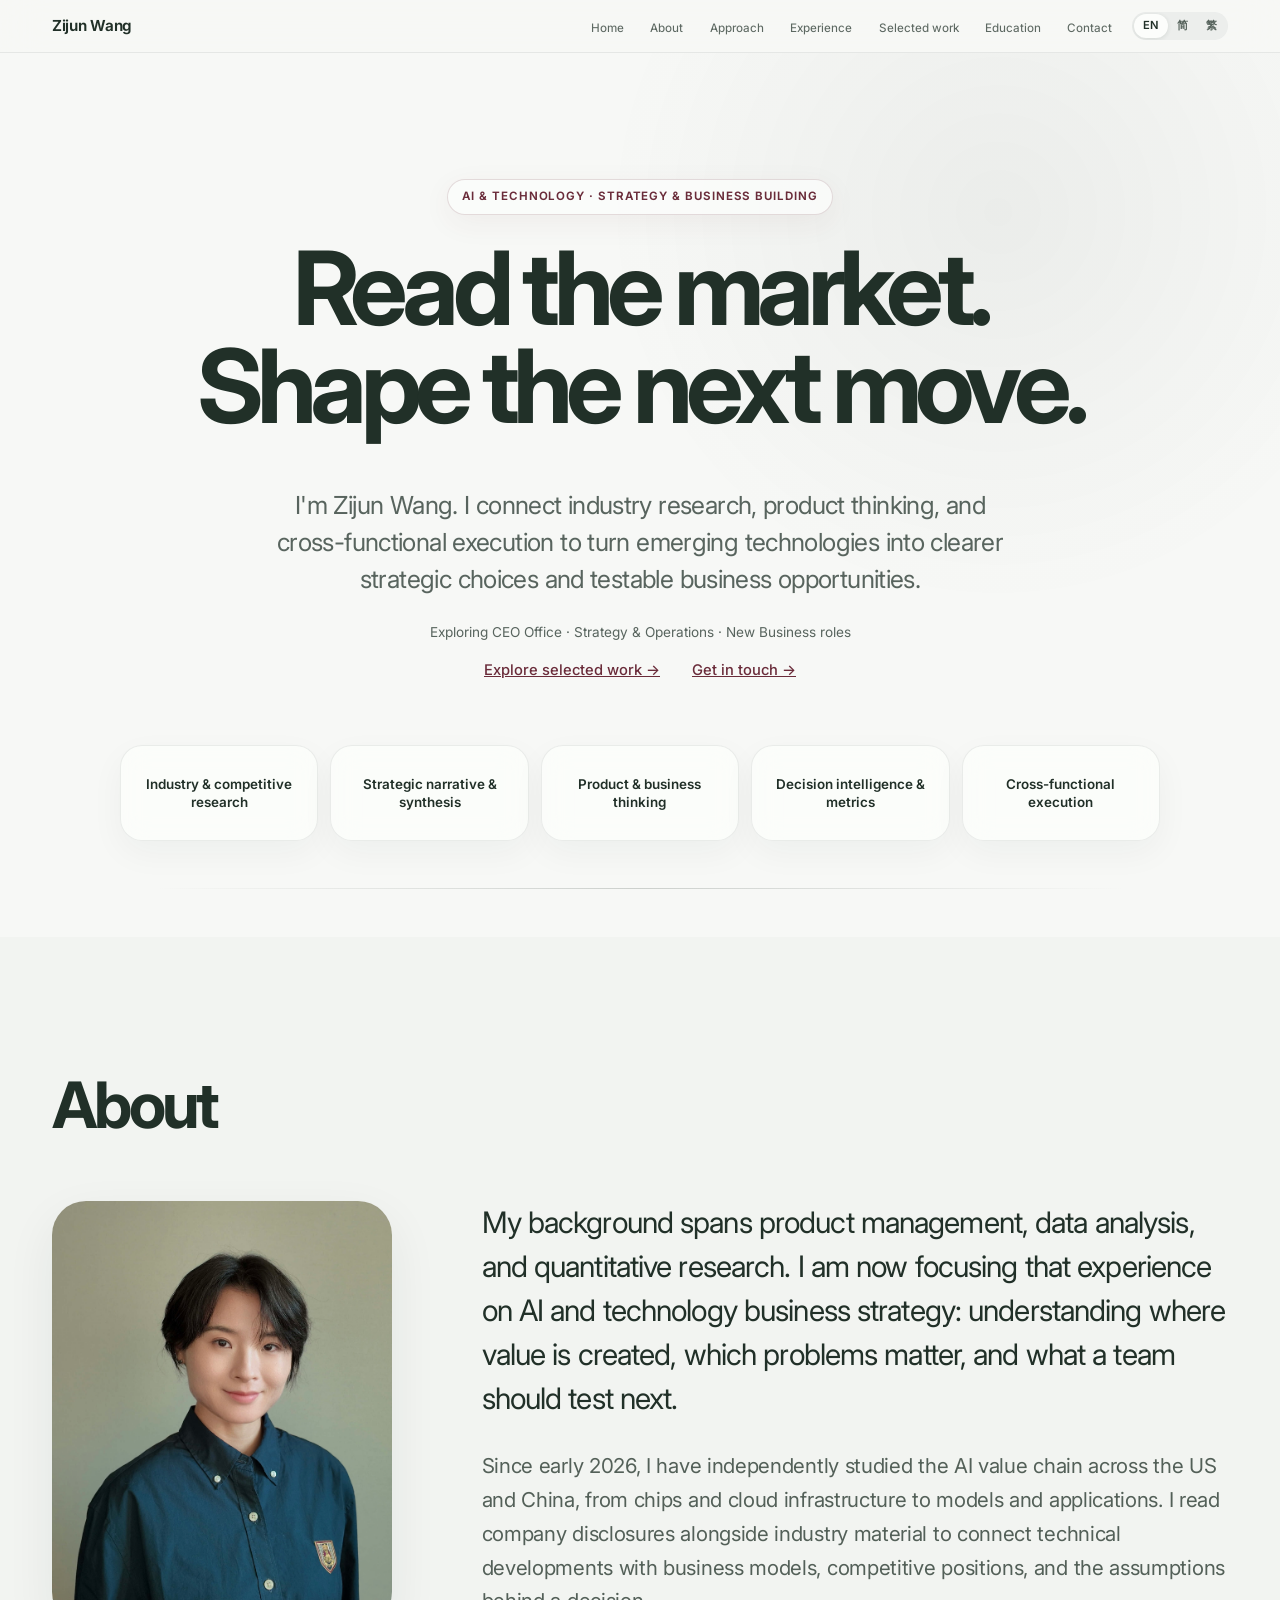
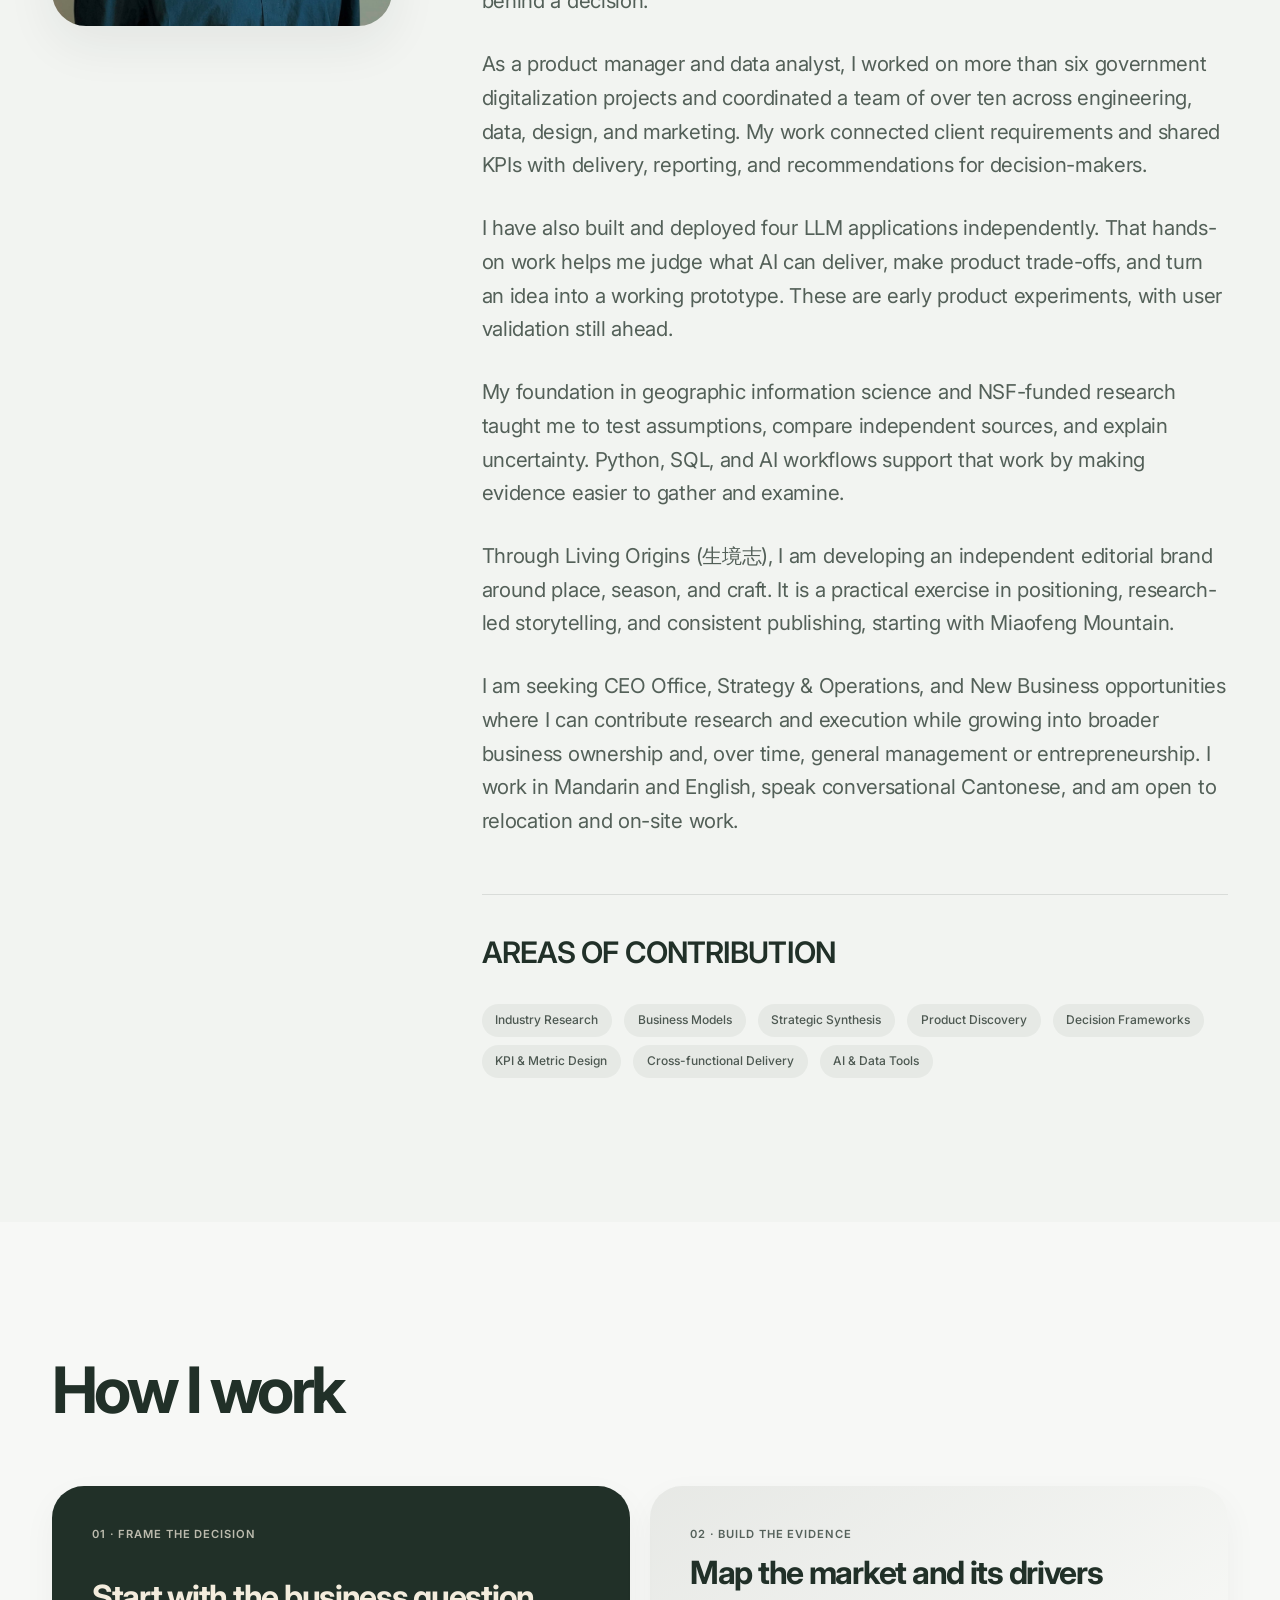
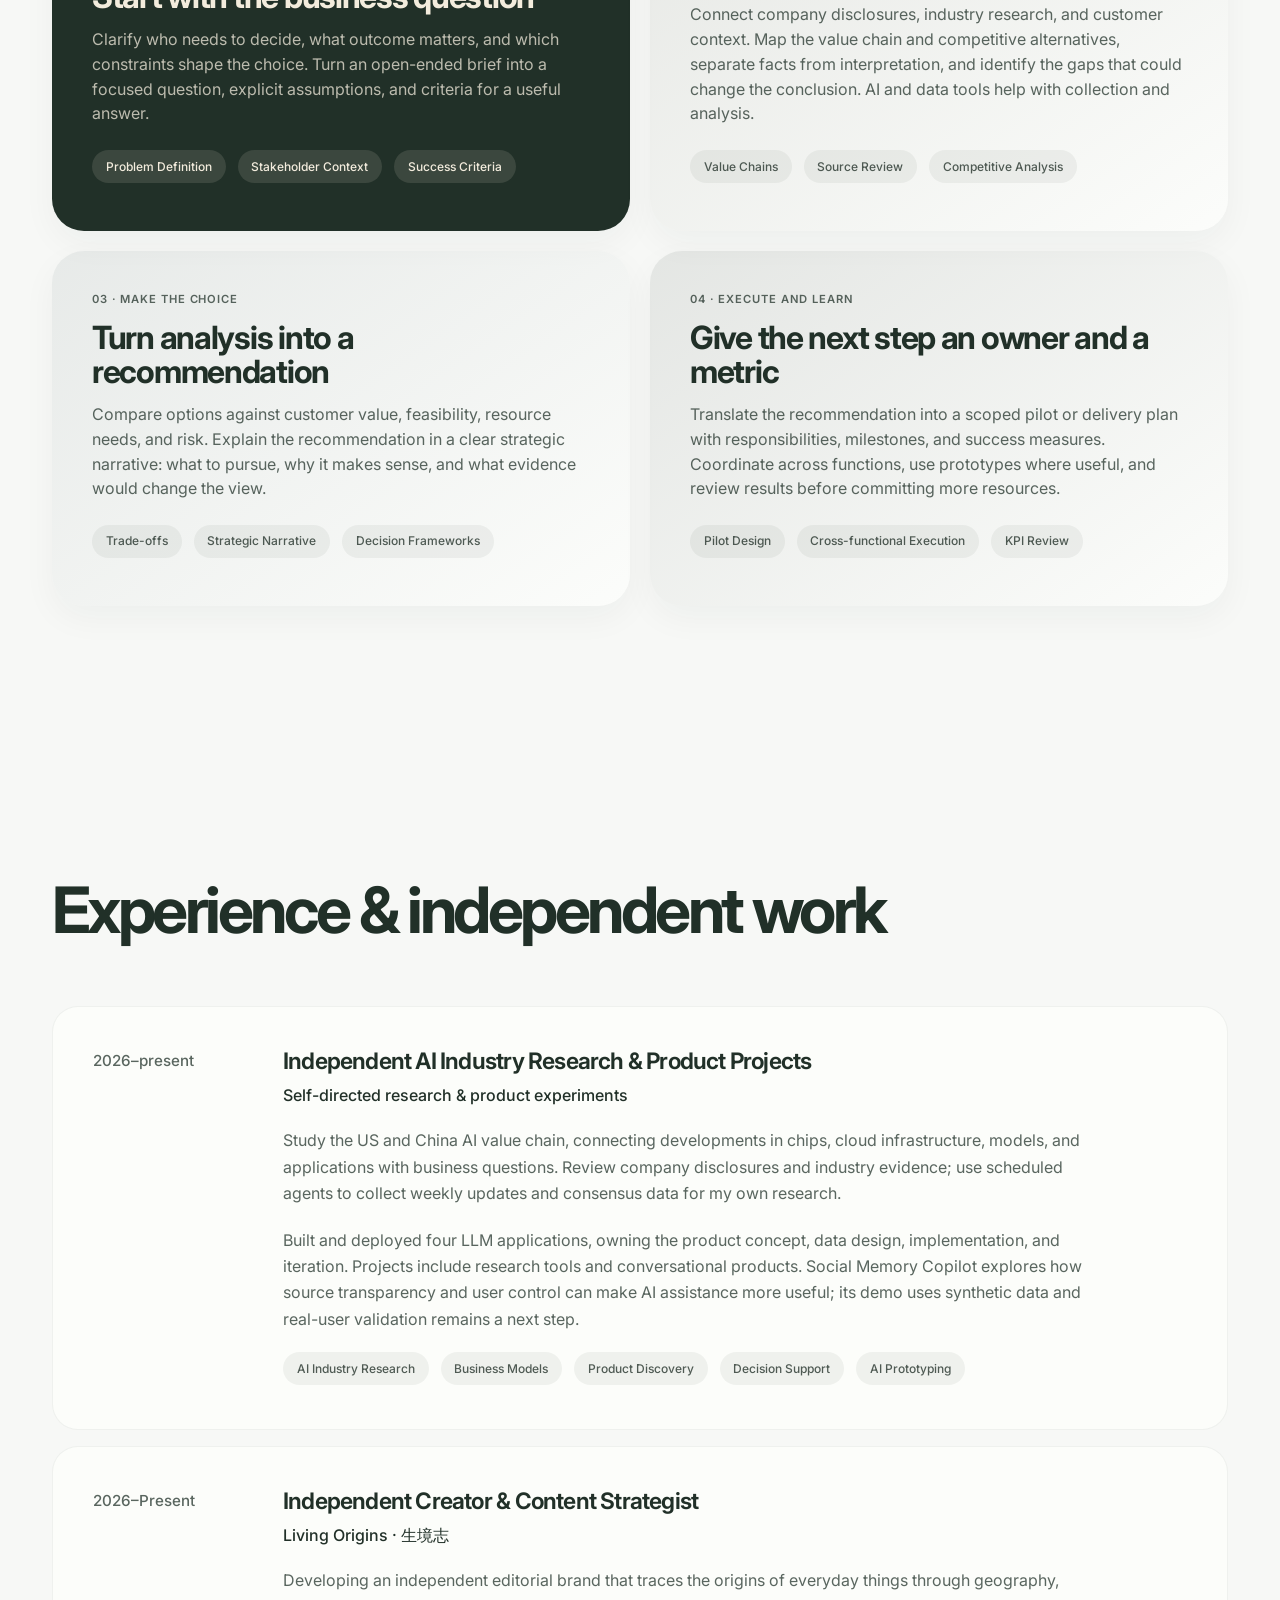
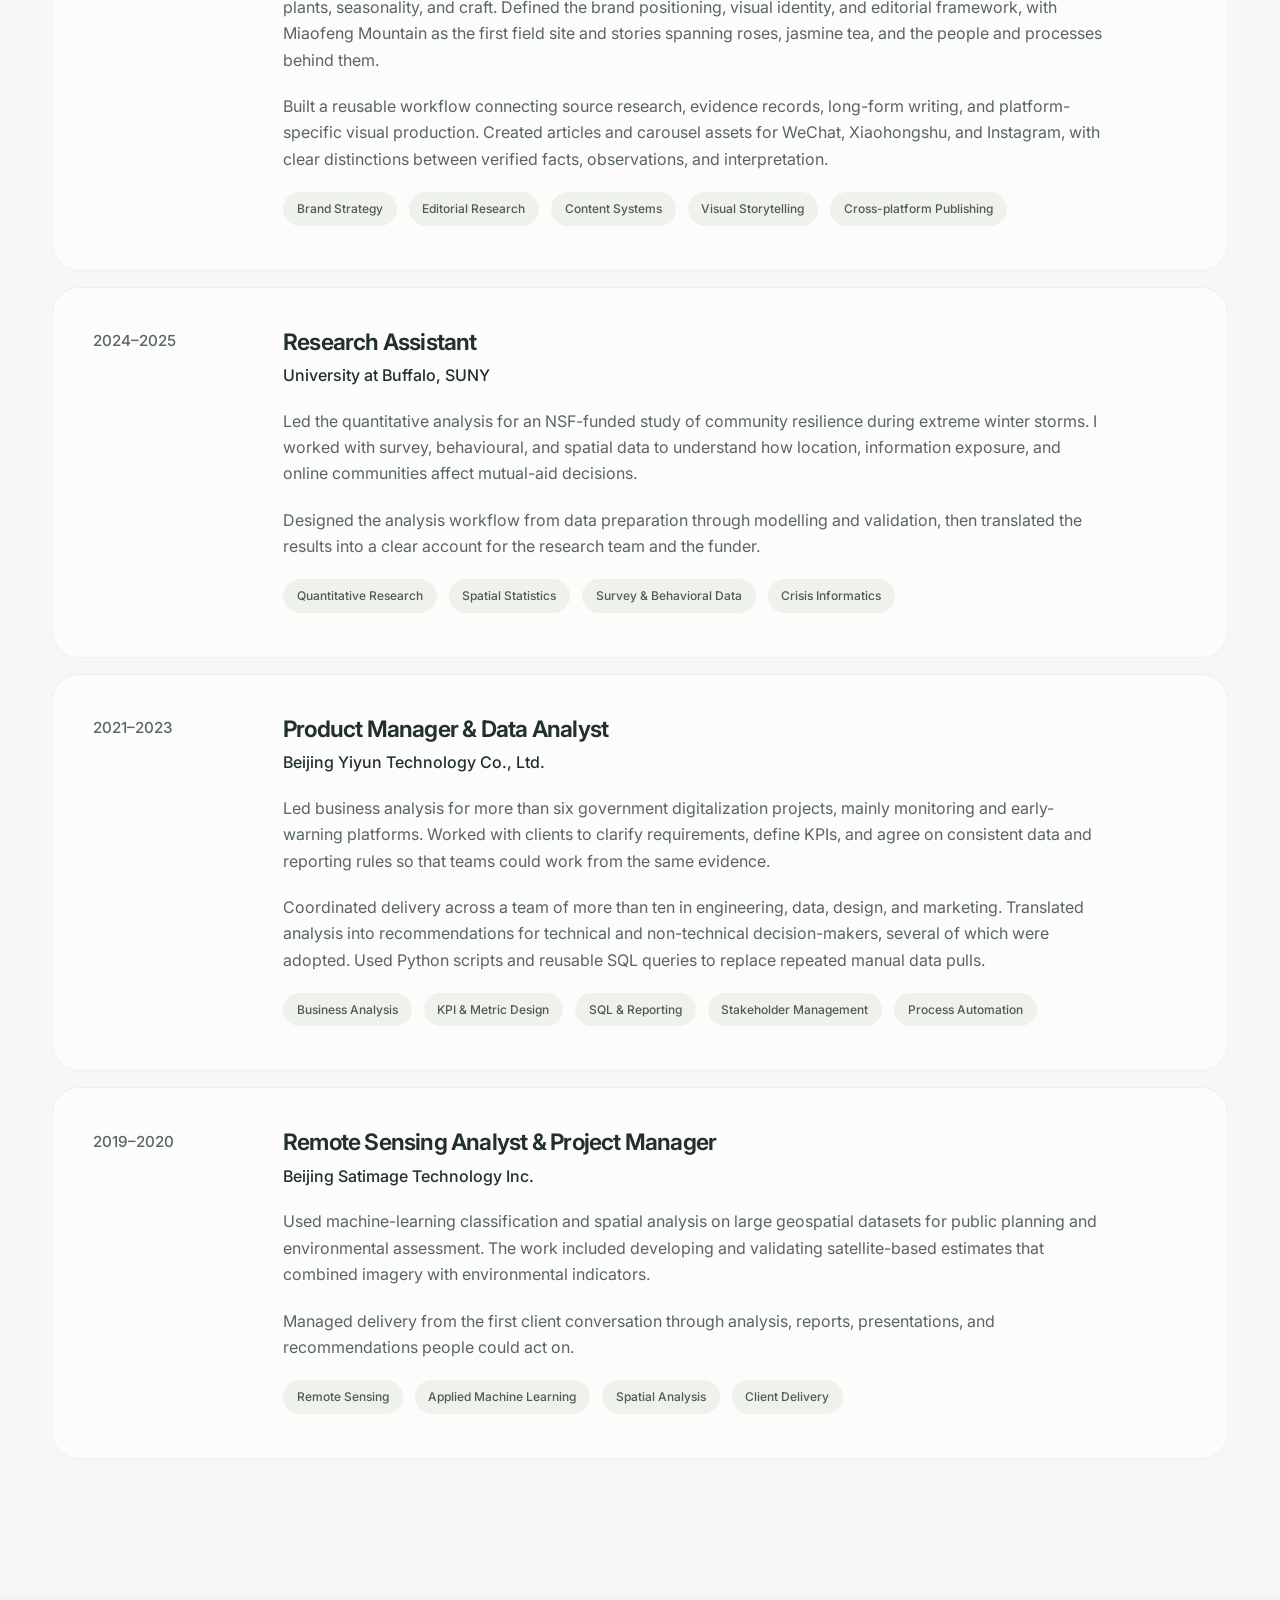
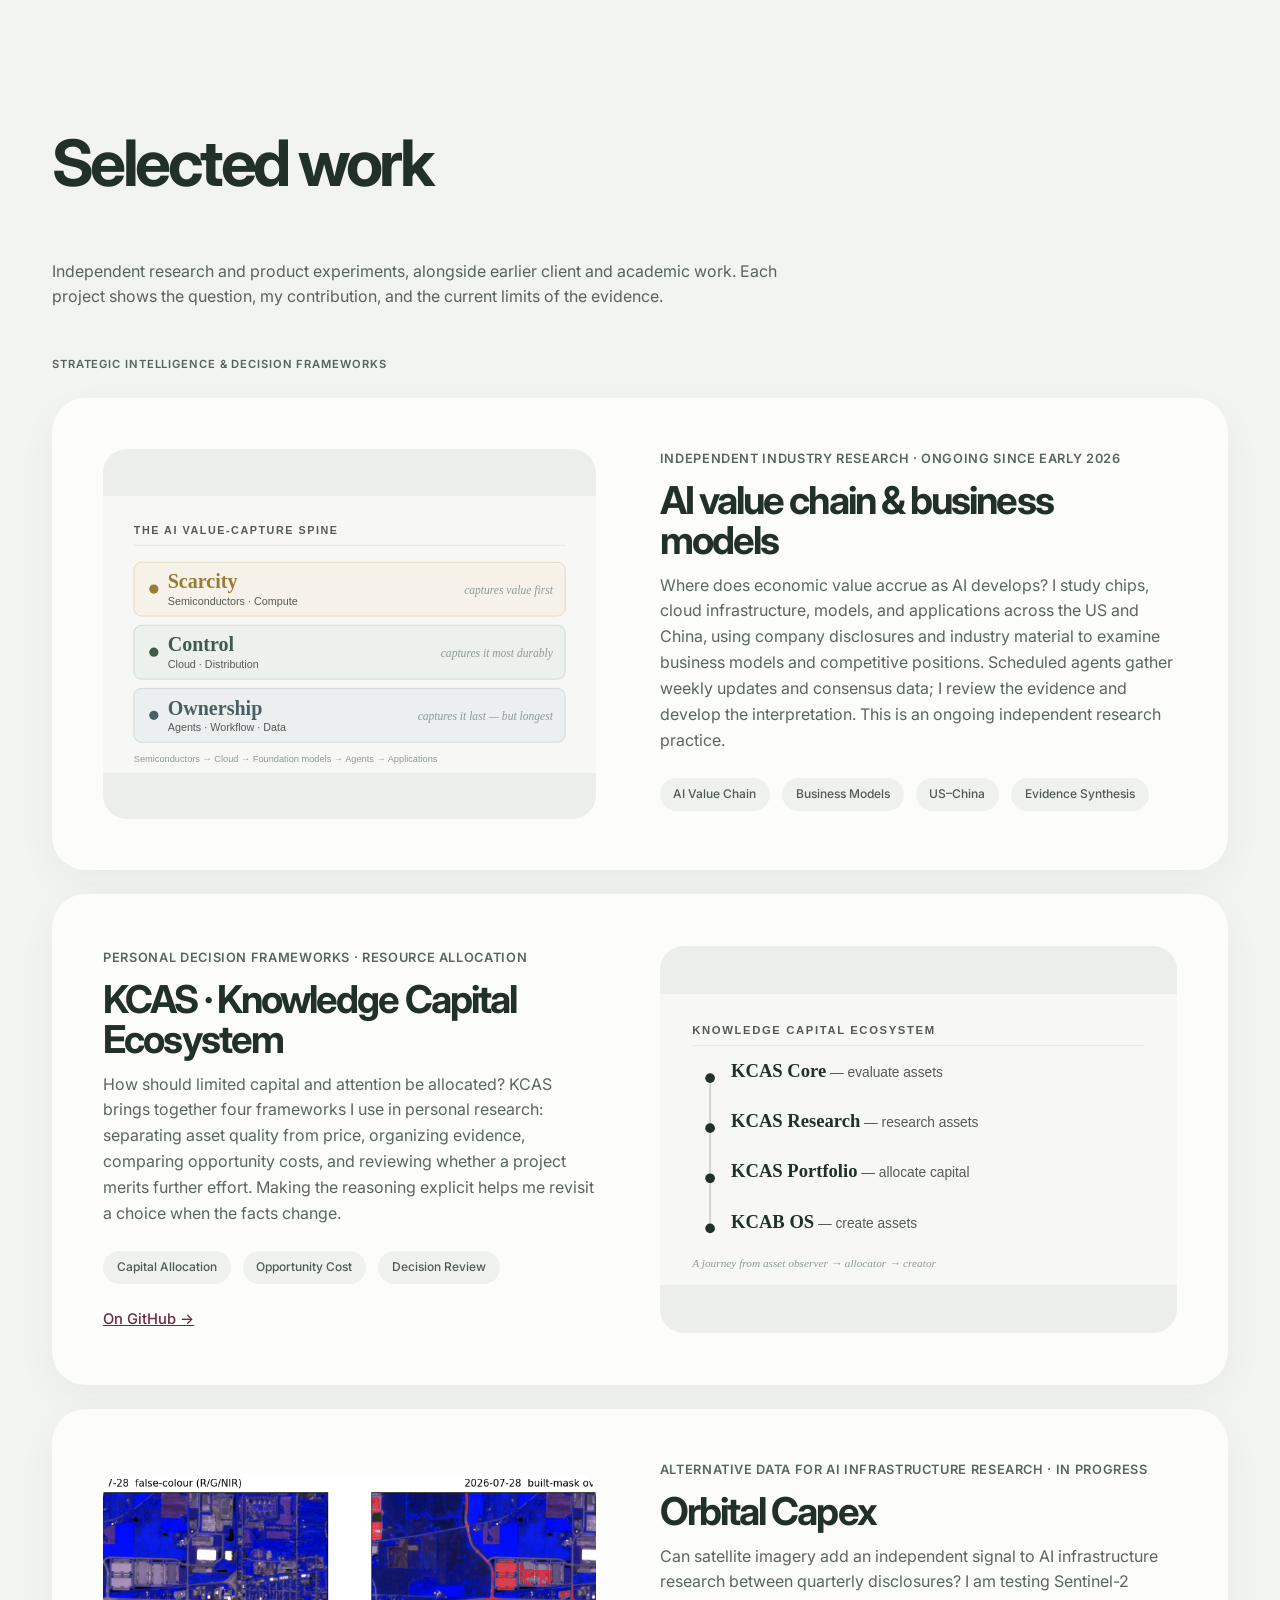
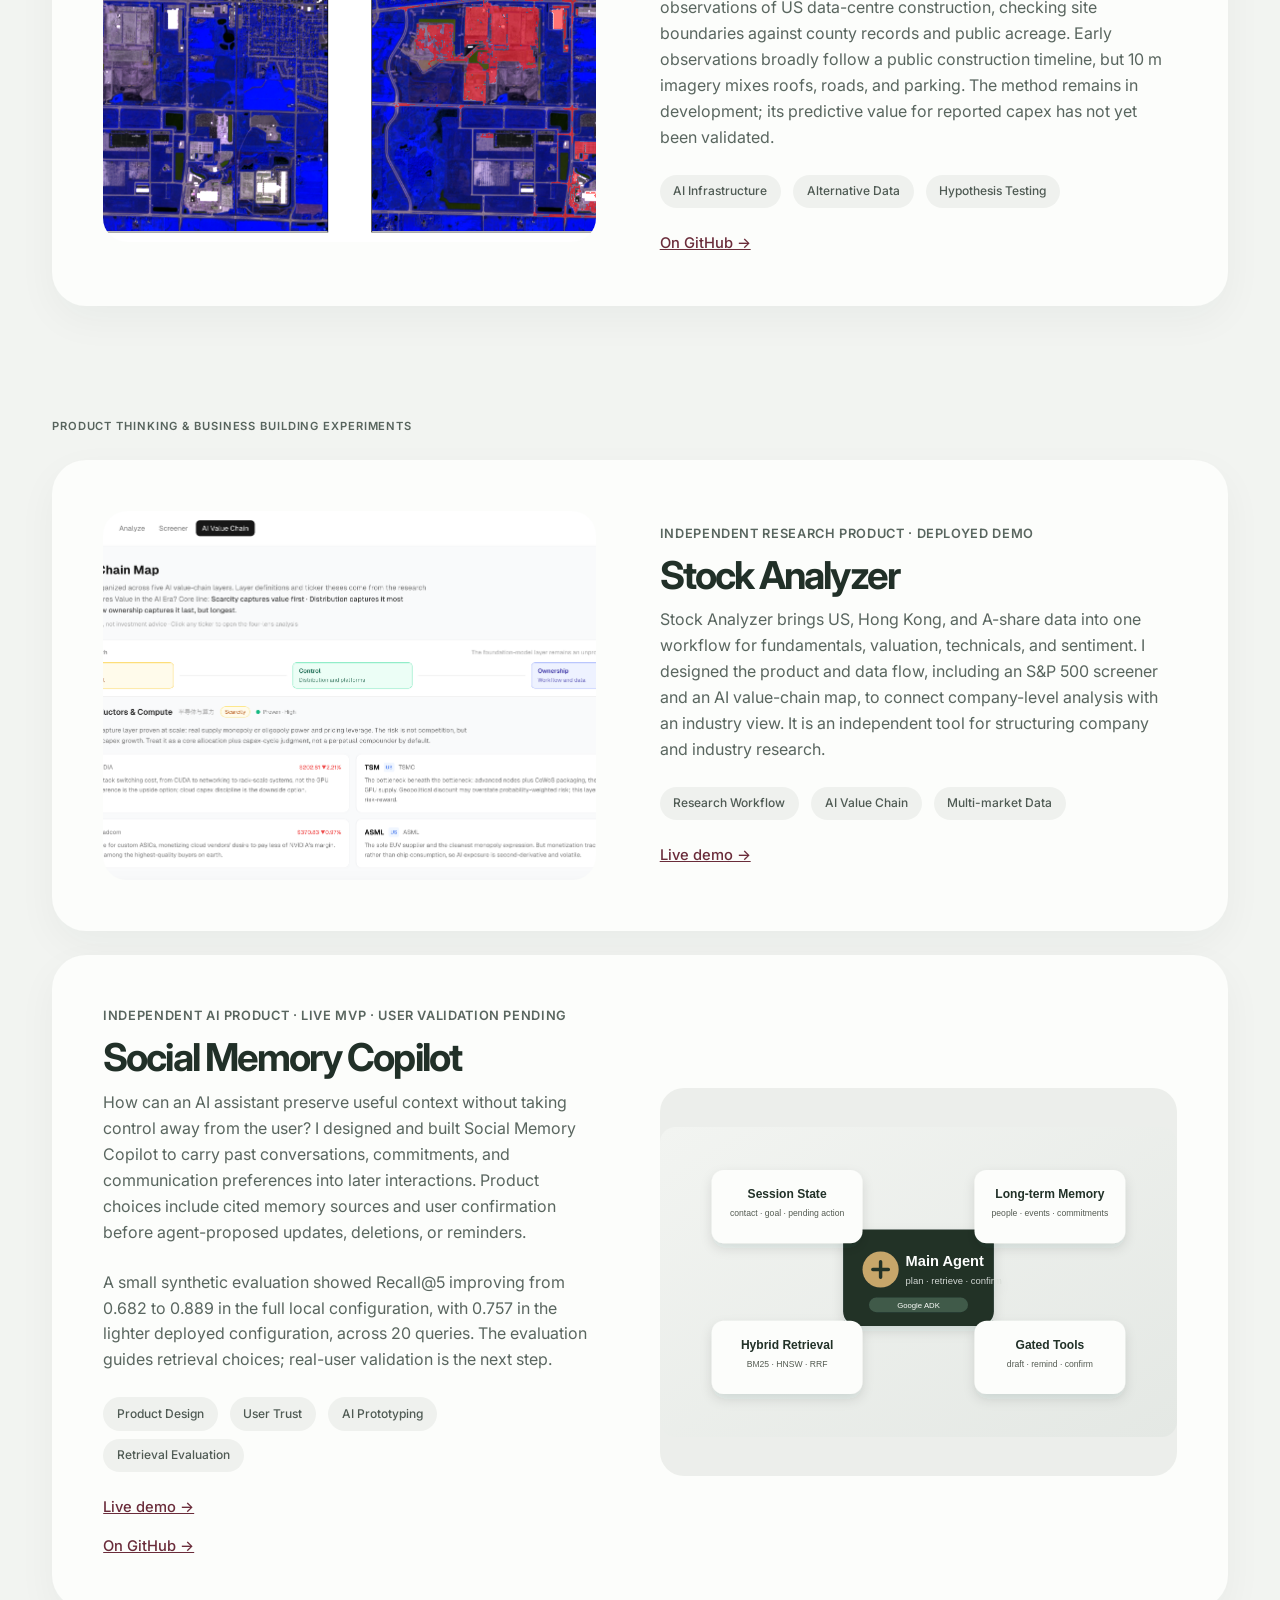
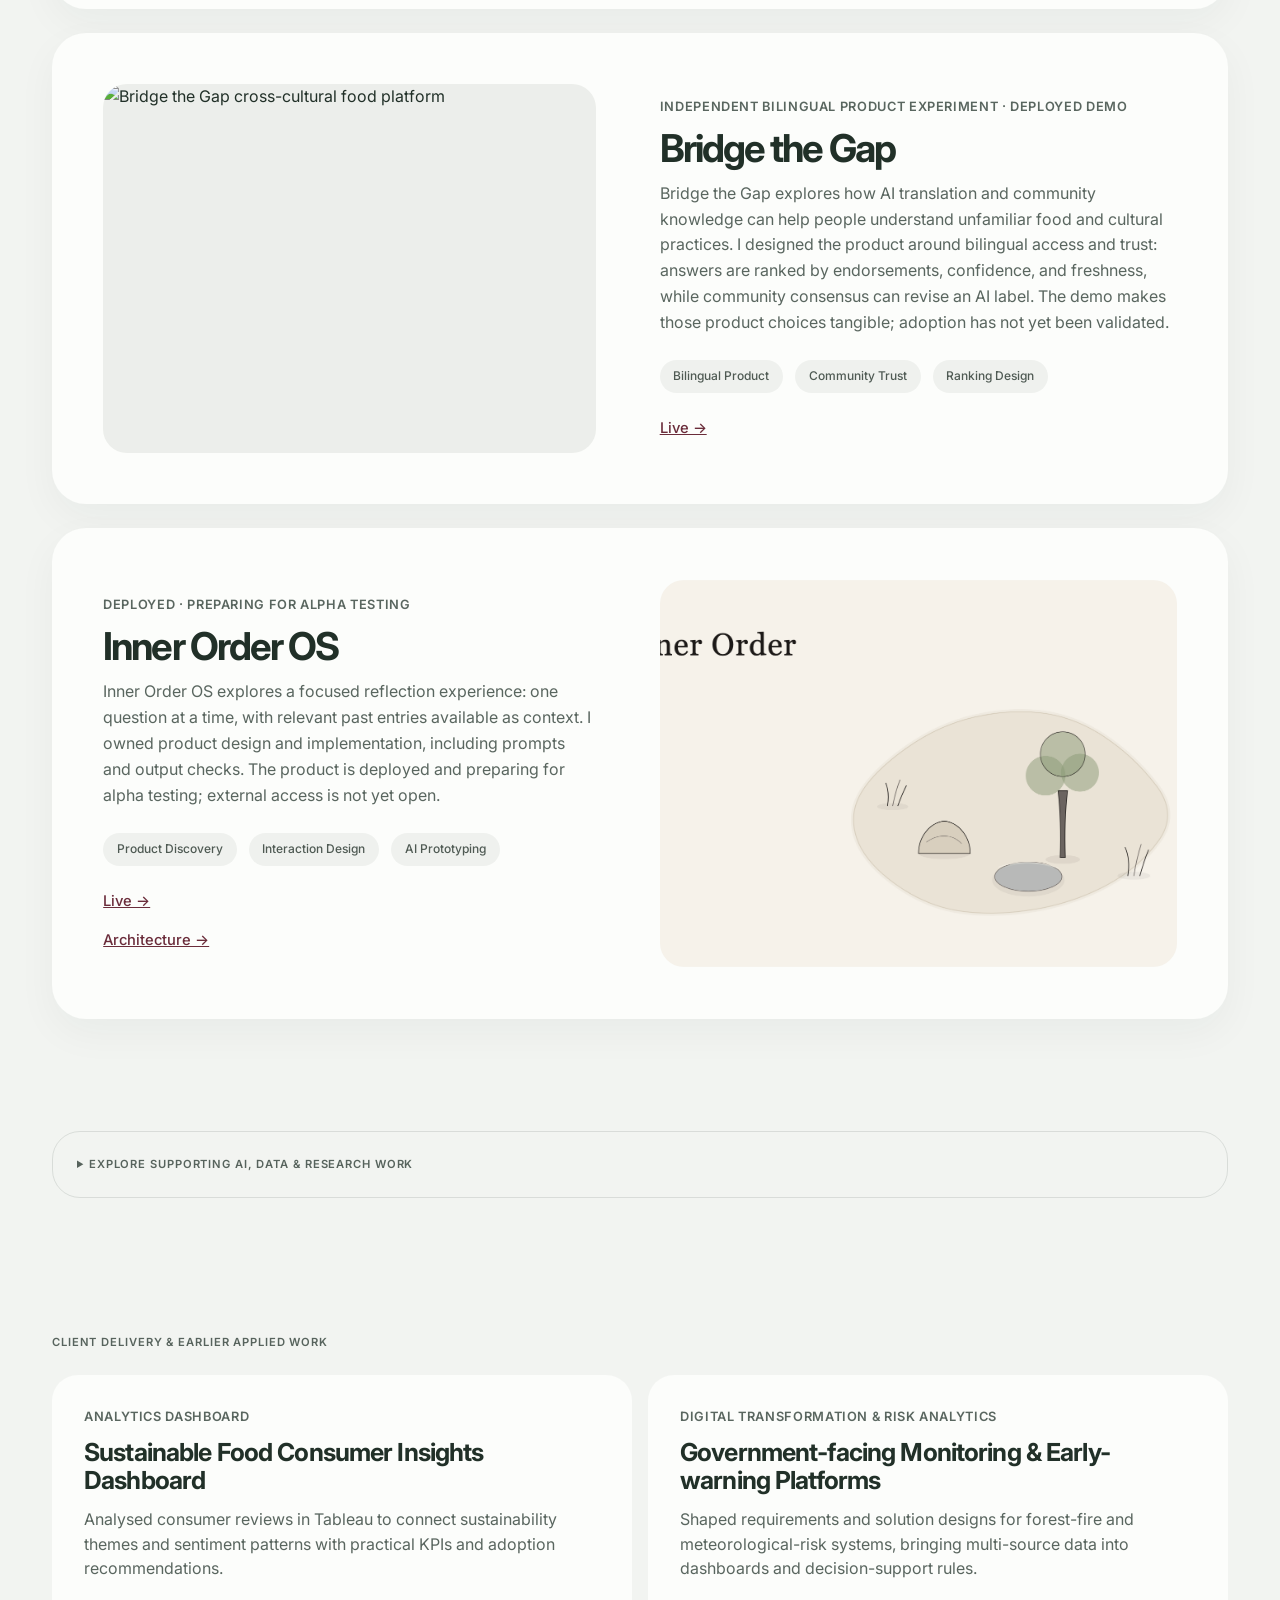
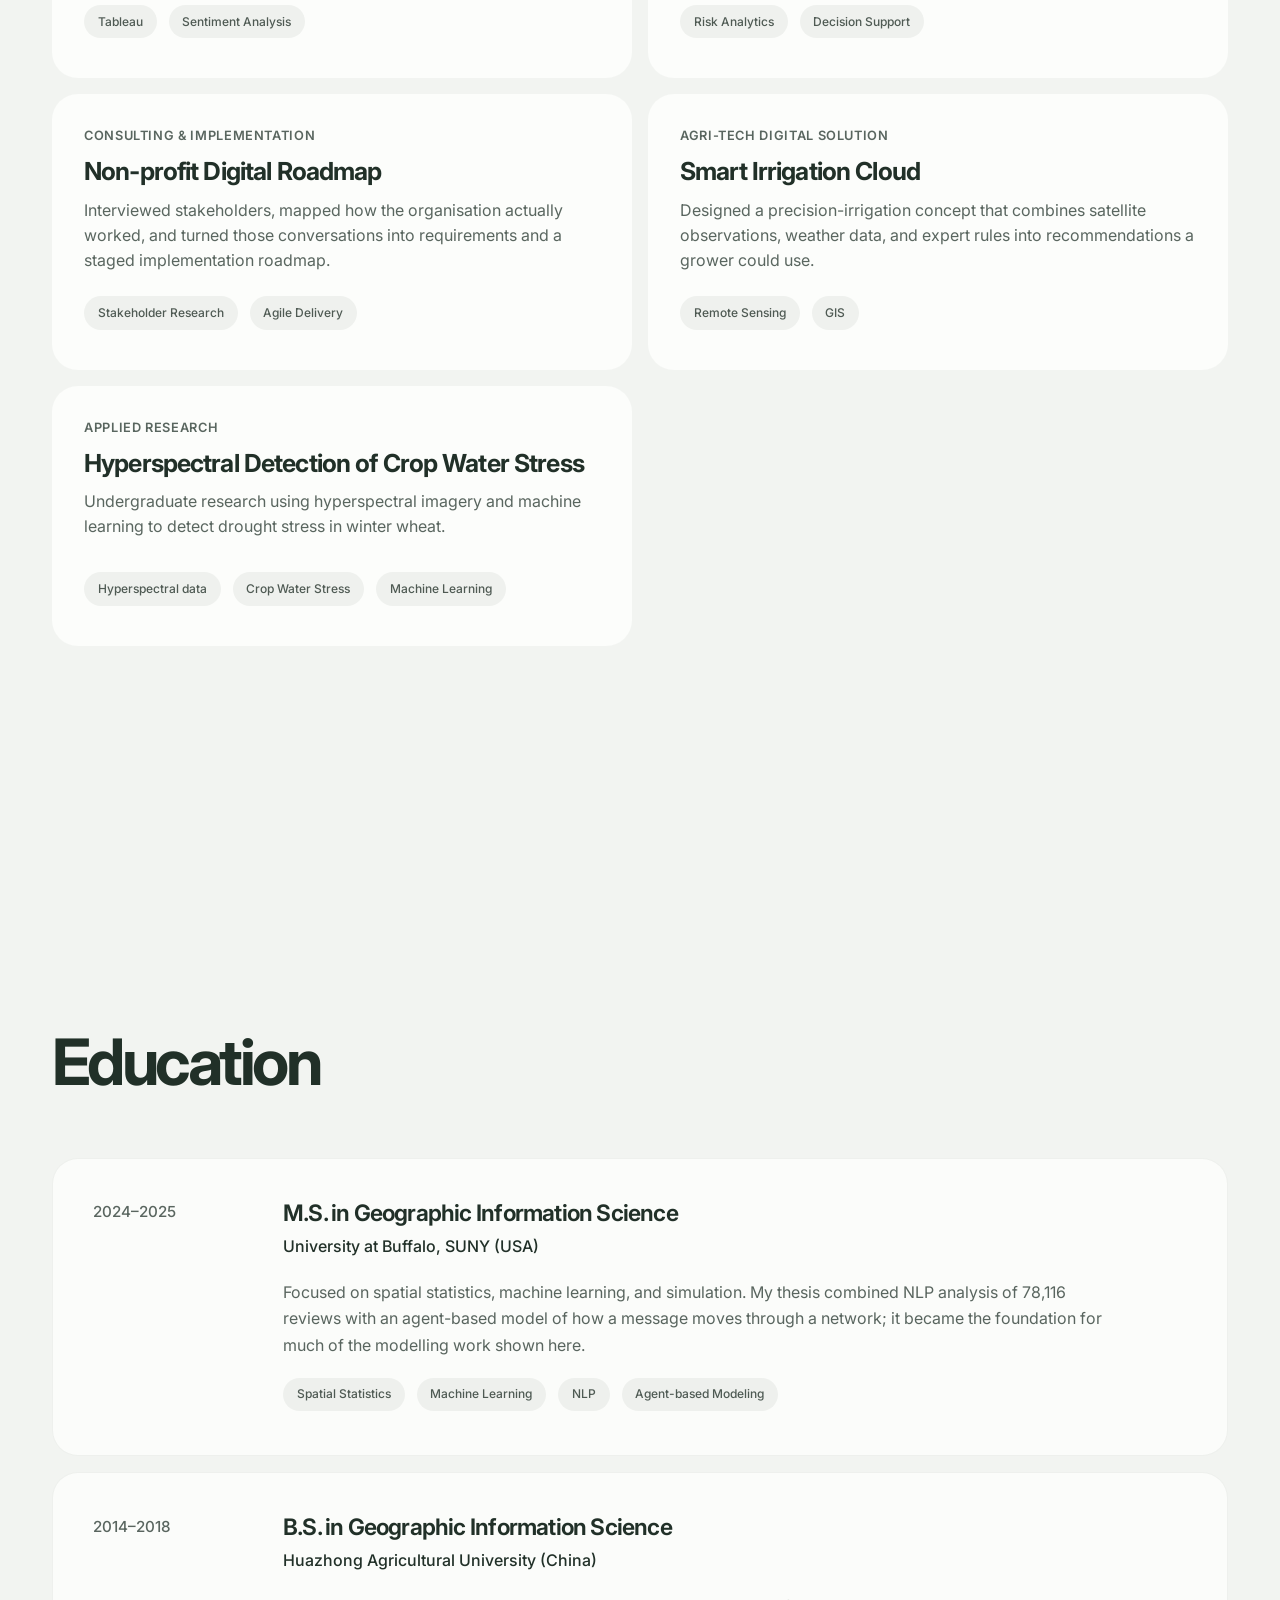
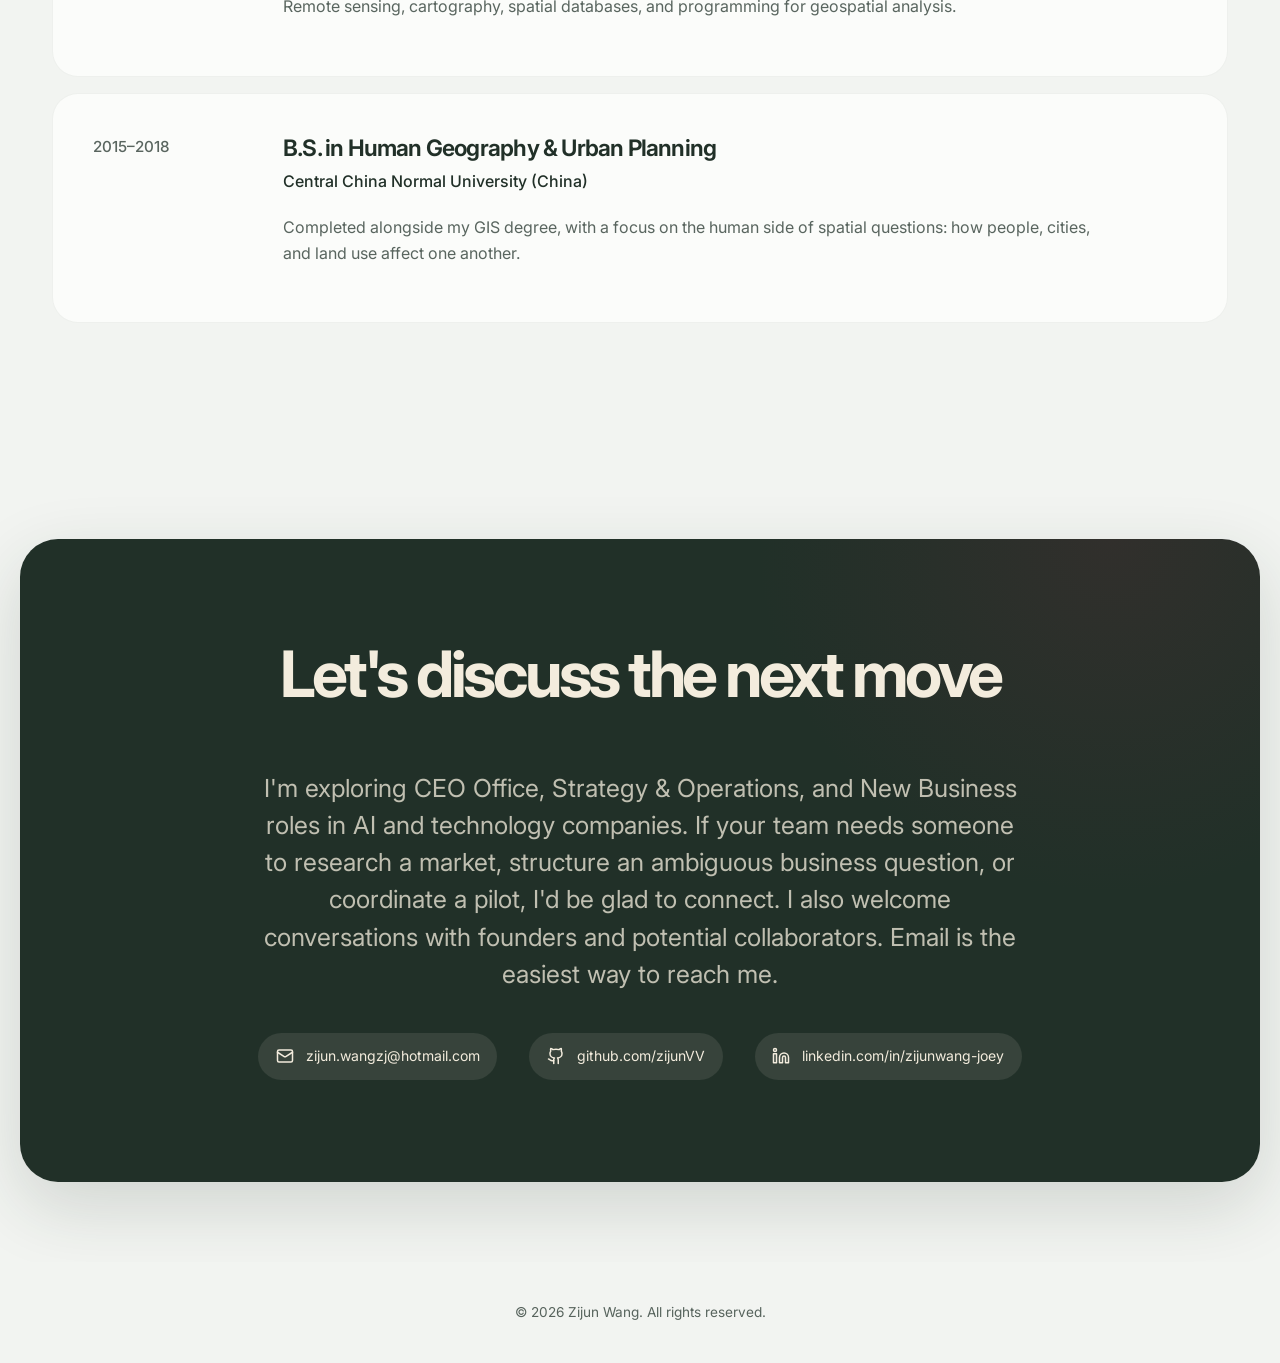
==== commit 1d581162: "Refine hero line length for desktop layout" ====
--- a/index.html
+++ b/index.html
@@ -1568,7 +1568,7 @@
           <div class="hero__content">
             <span class="eyebrow" data-i18n="hero.eyebrow">AI &amp; technology · Strategy &amp; business building</span>
 
-            <h1 class="hero__title" data-i18n="hero.title">Understand the market.<br>Shape the next move.</h1>
+            <h1 class="hero__title" data-i18n="hero.title">Read the market.<br>Shape the next move.</h1>
 
             <div class="hero__columns">
               <div class="hero__summary">
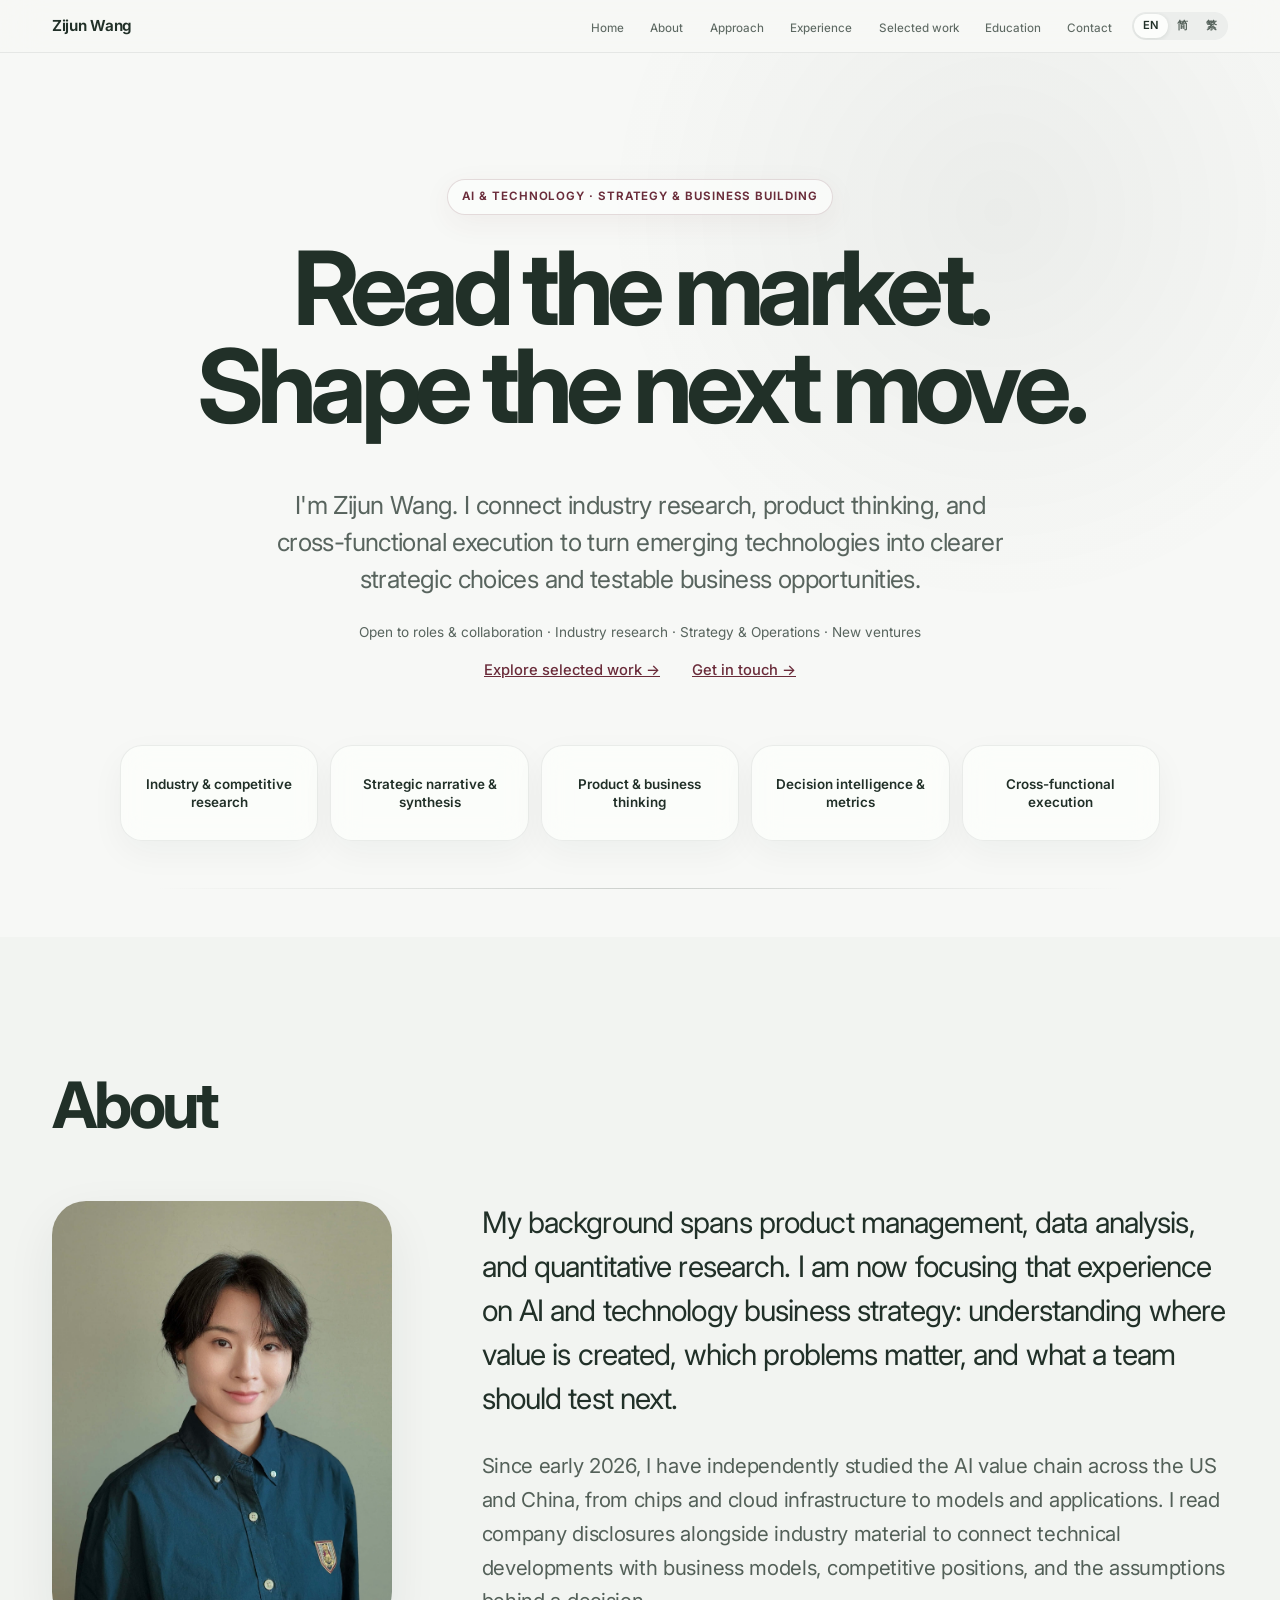
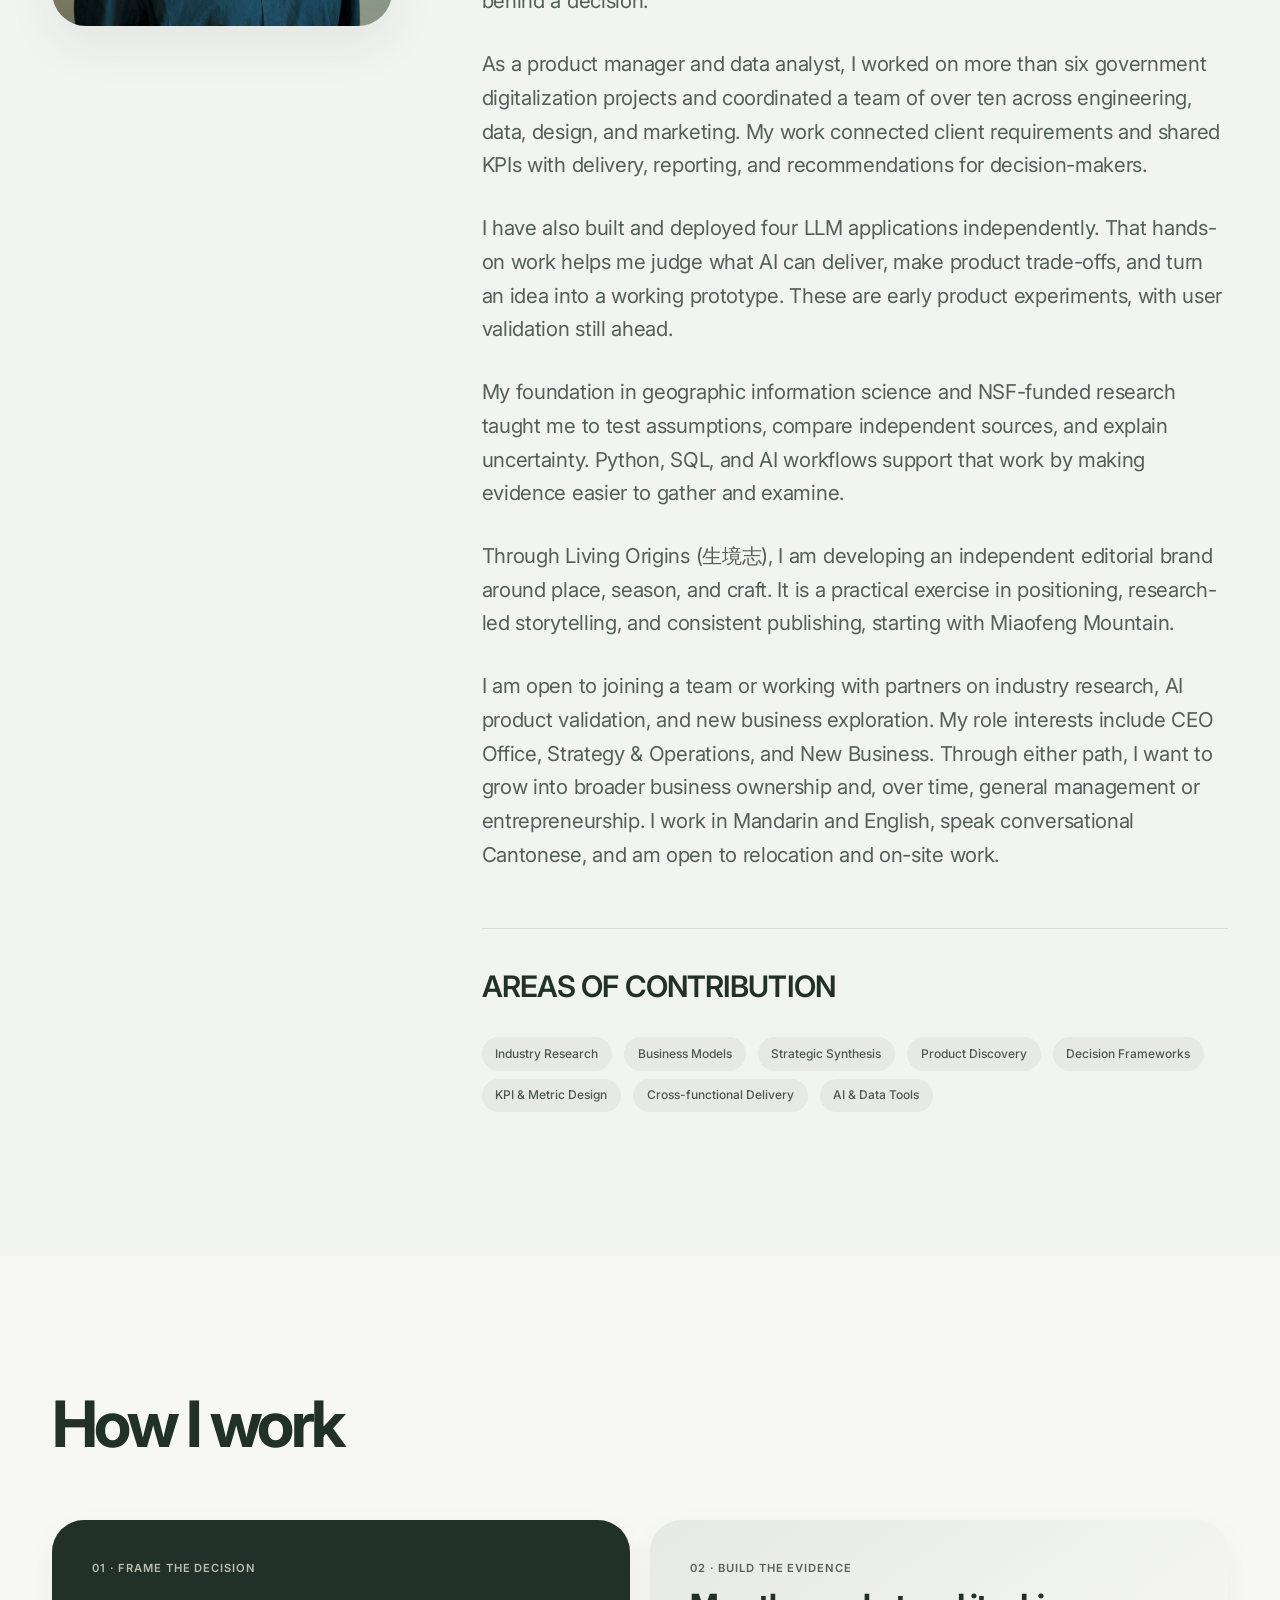
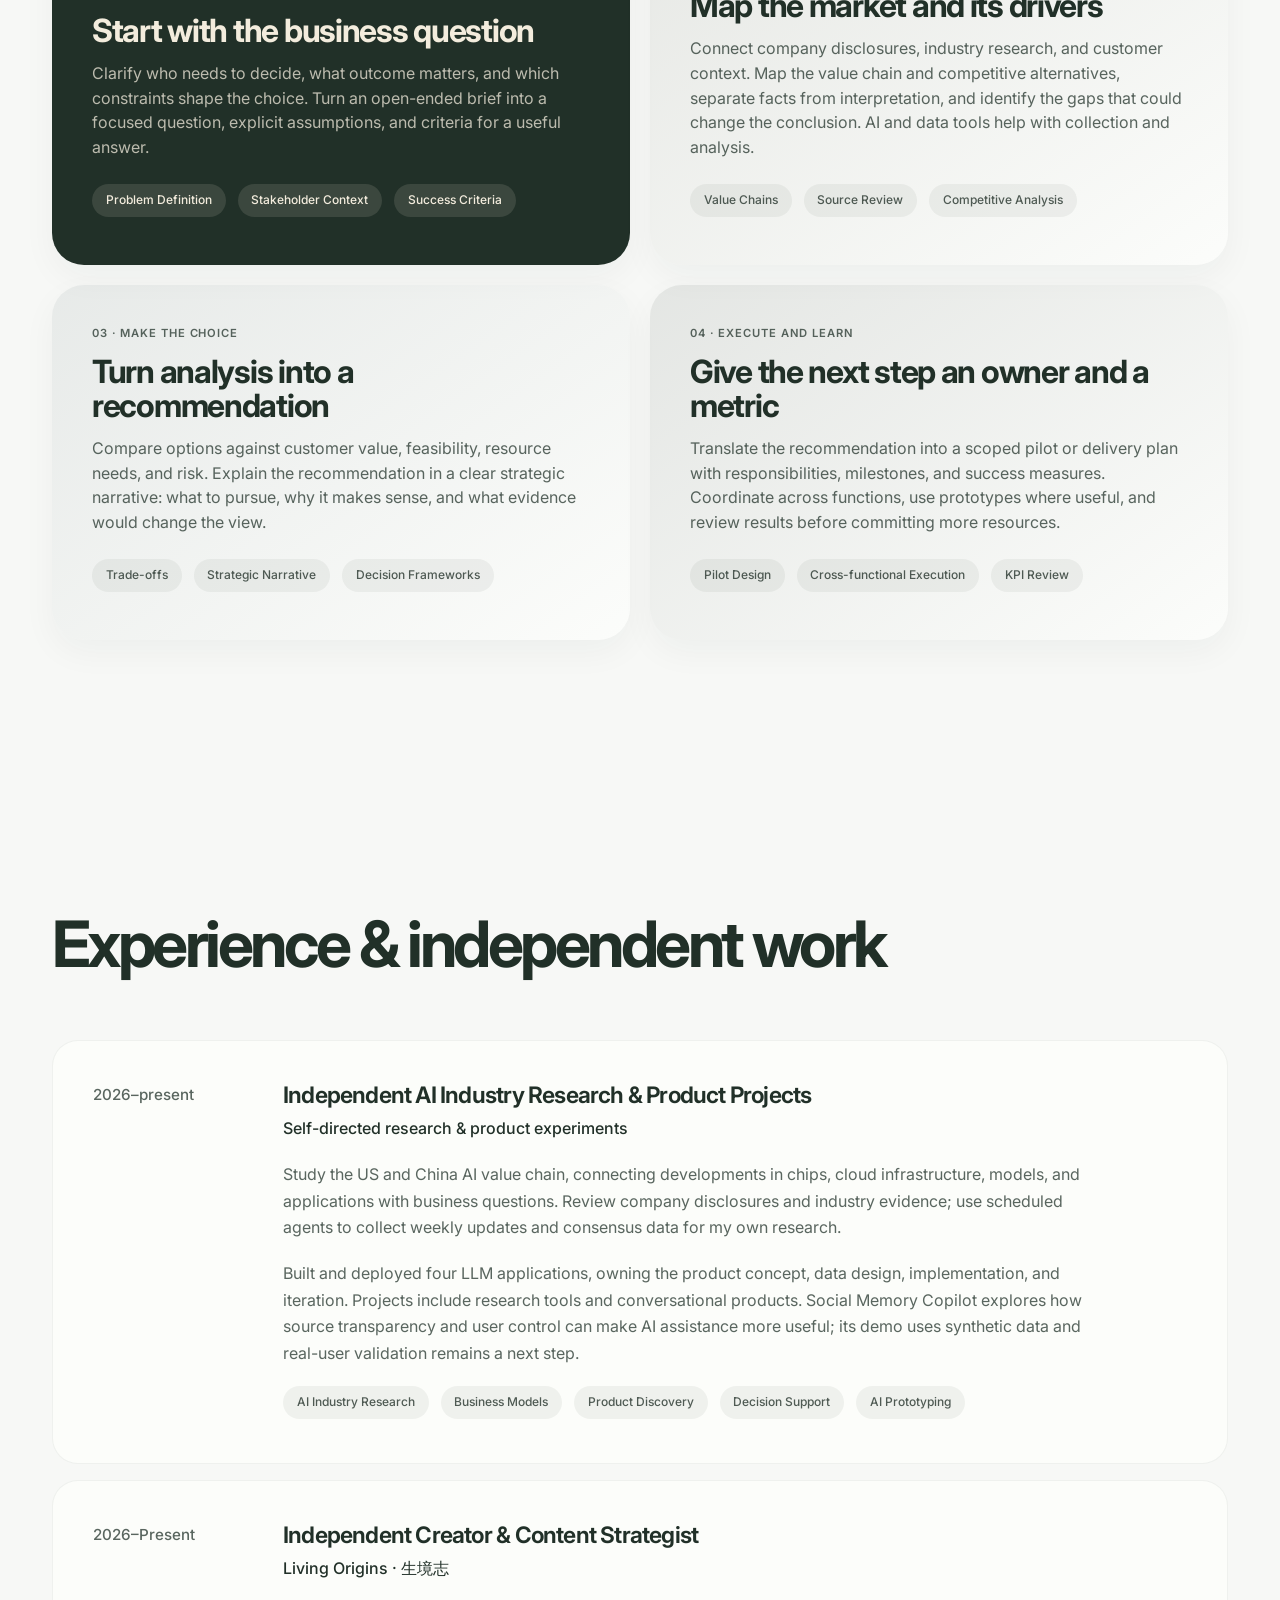
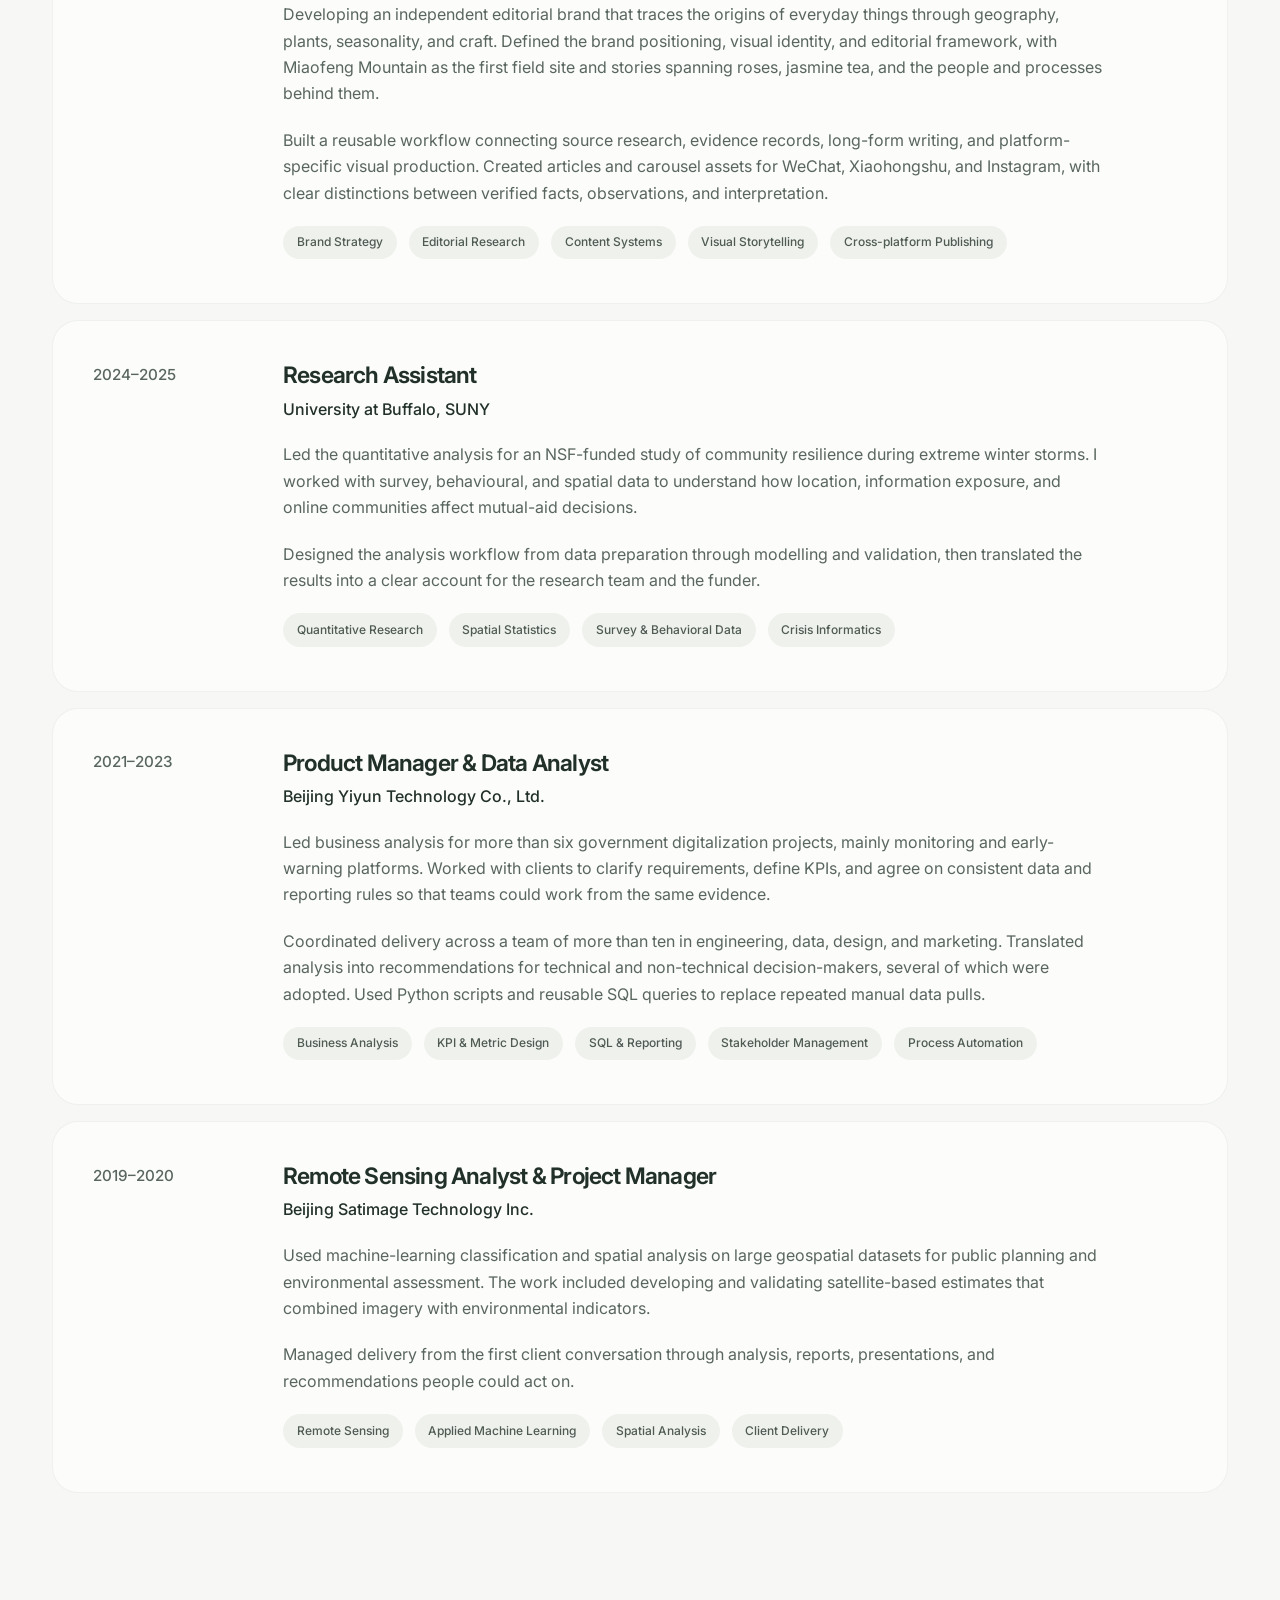
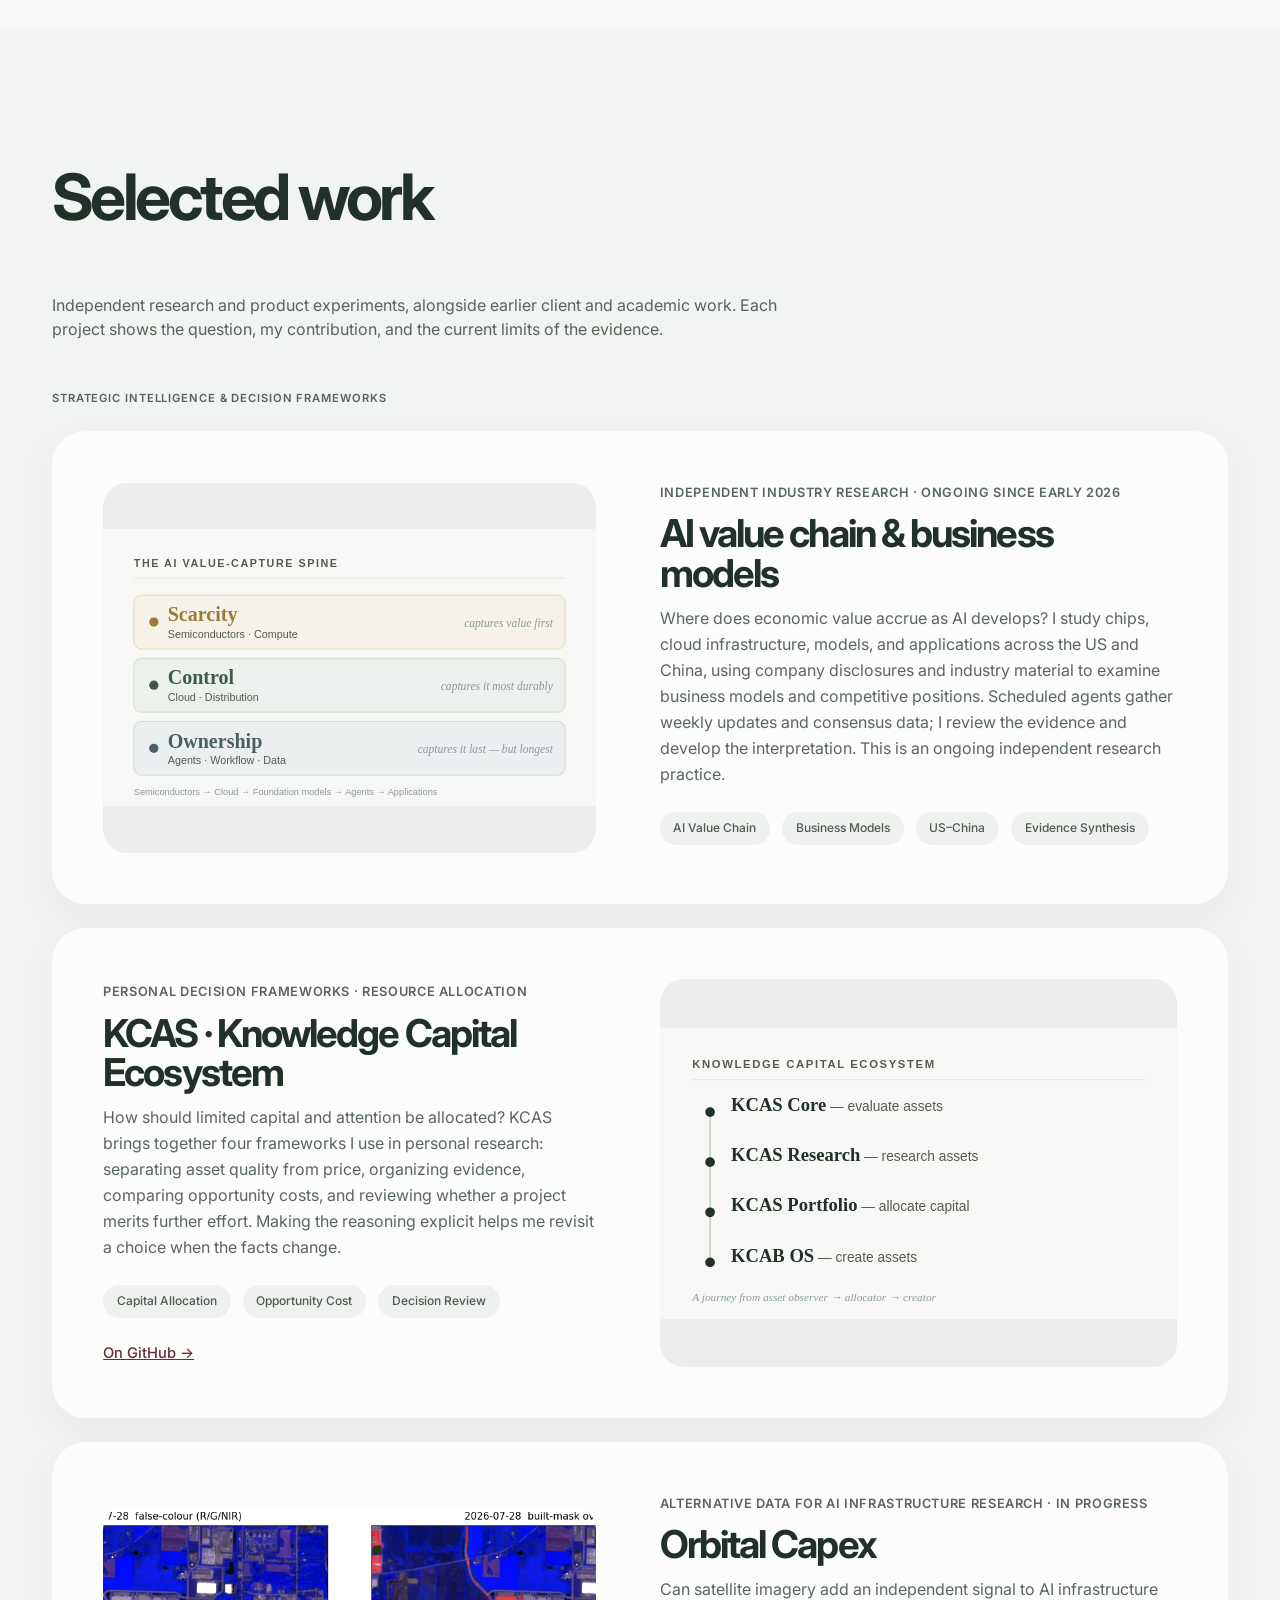
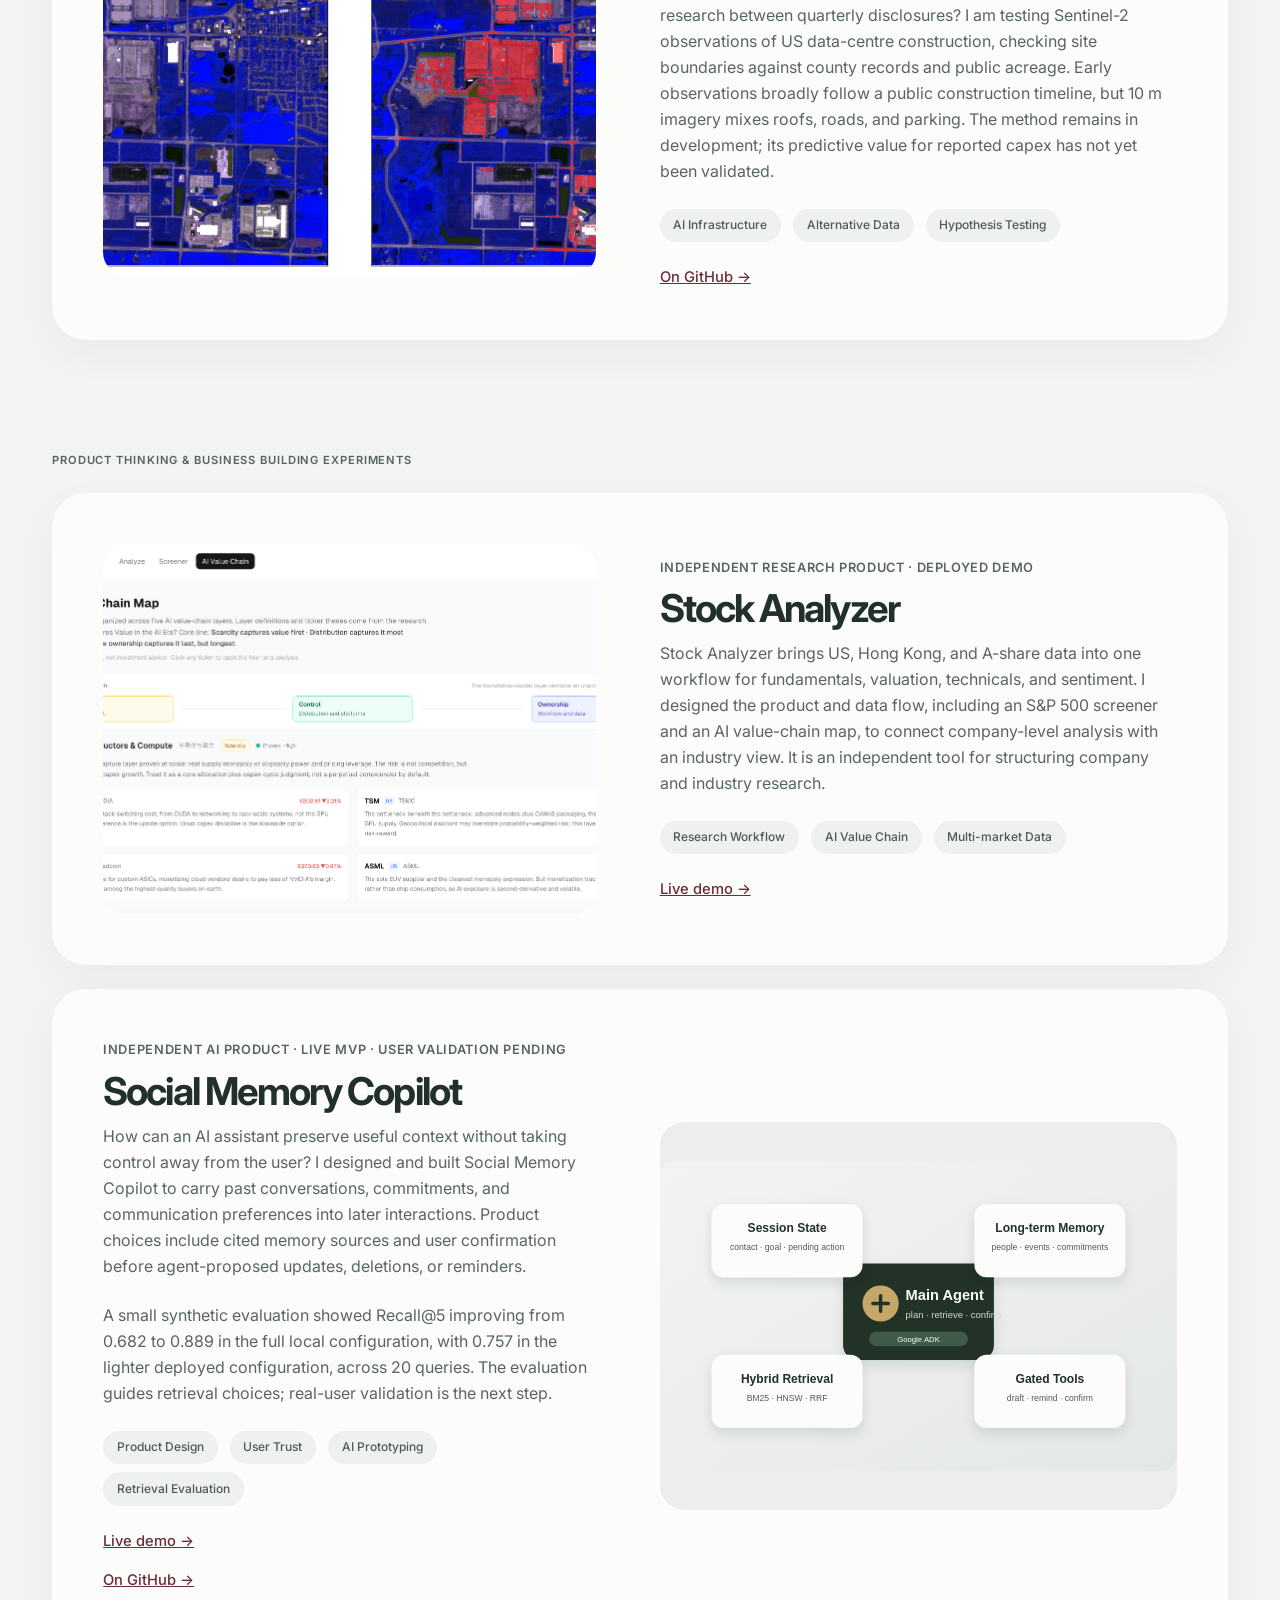
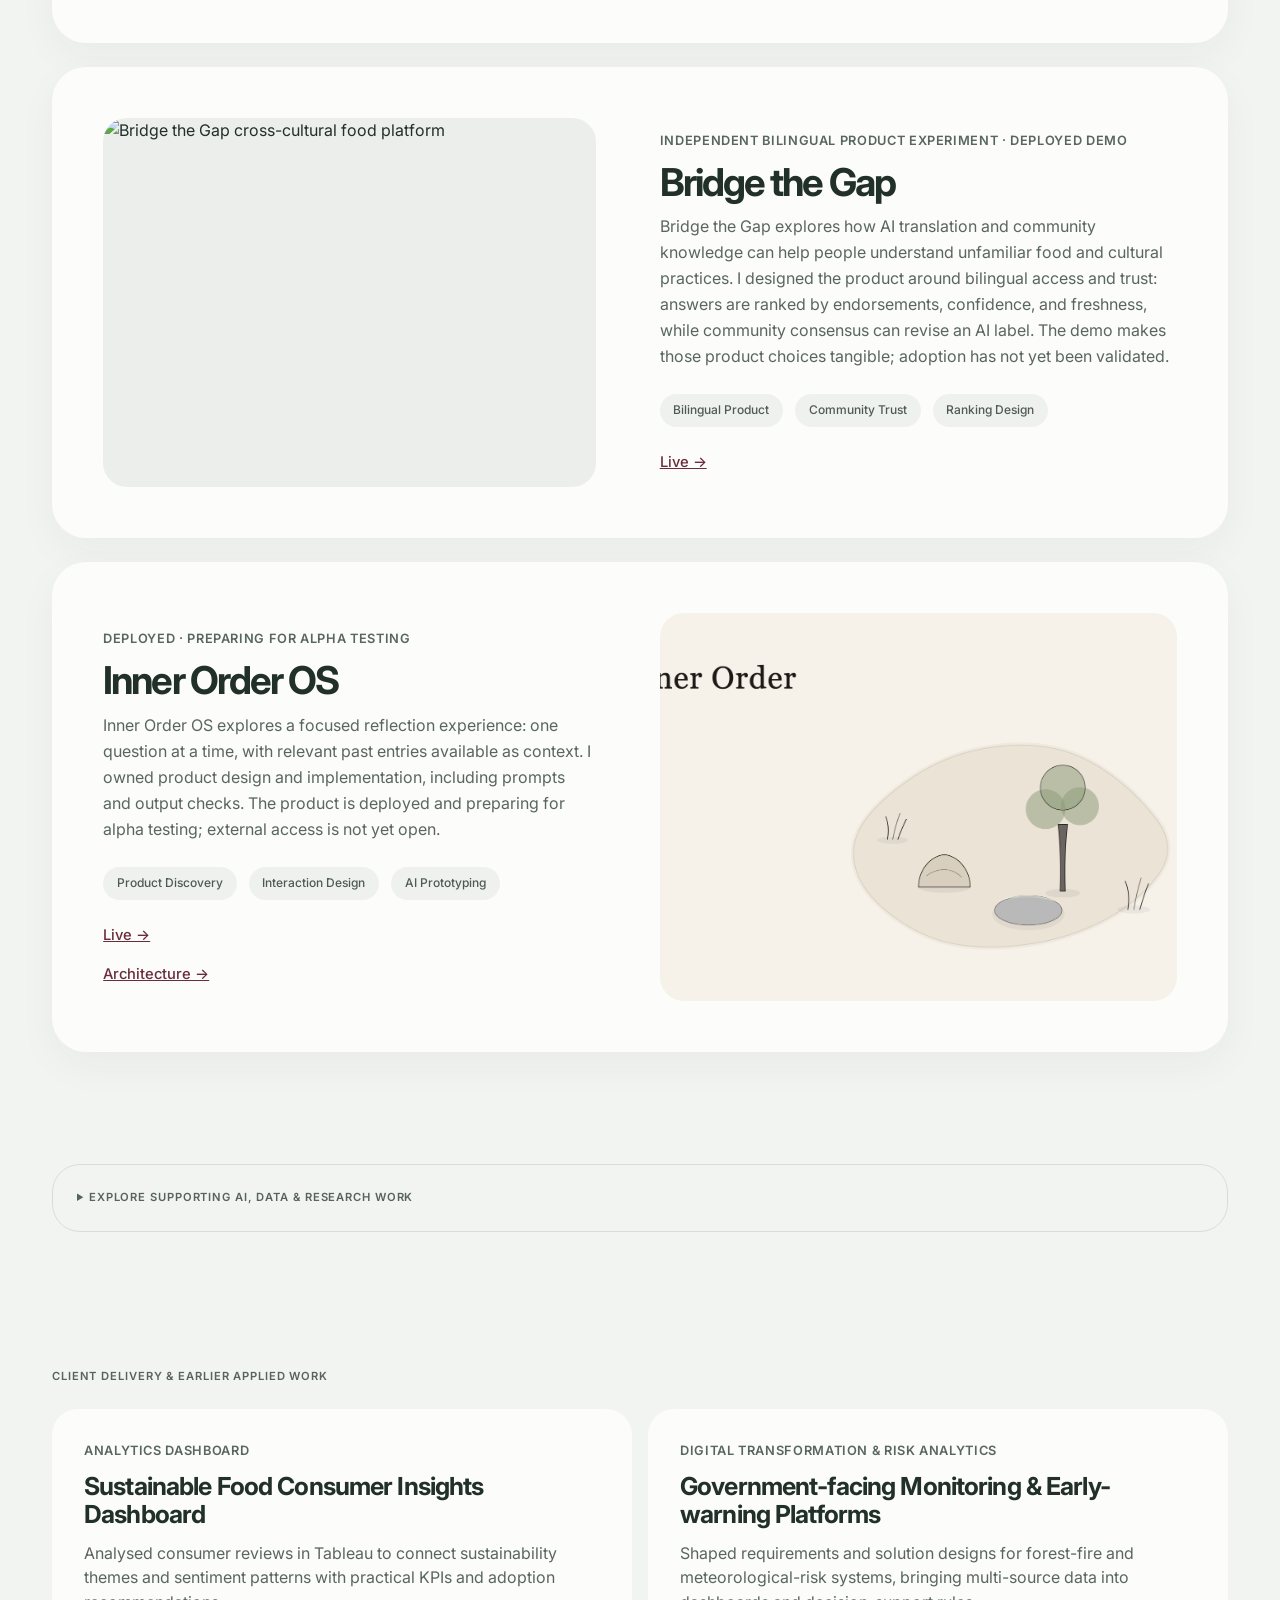
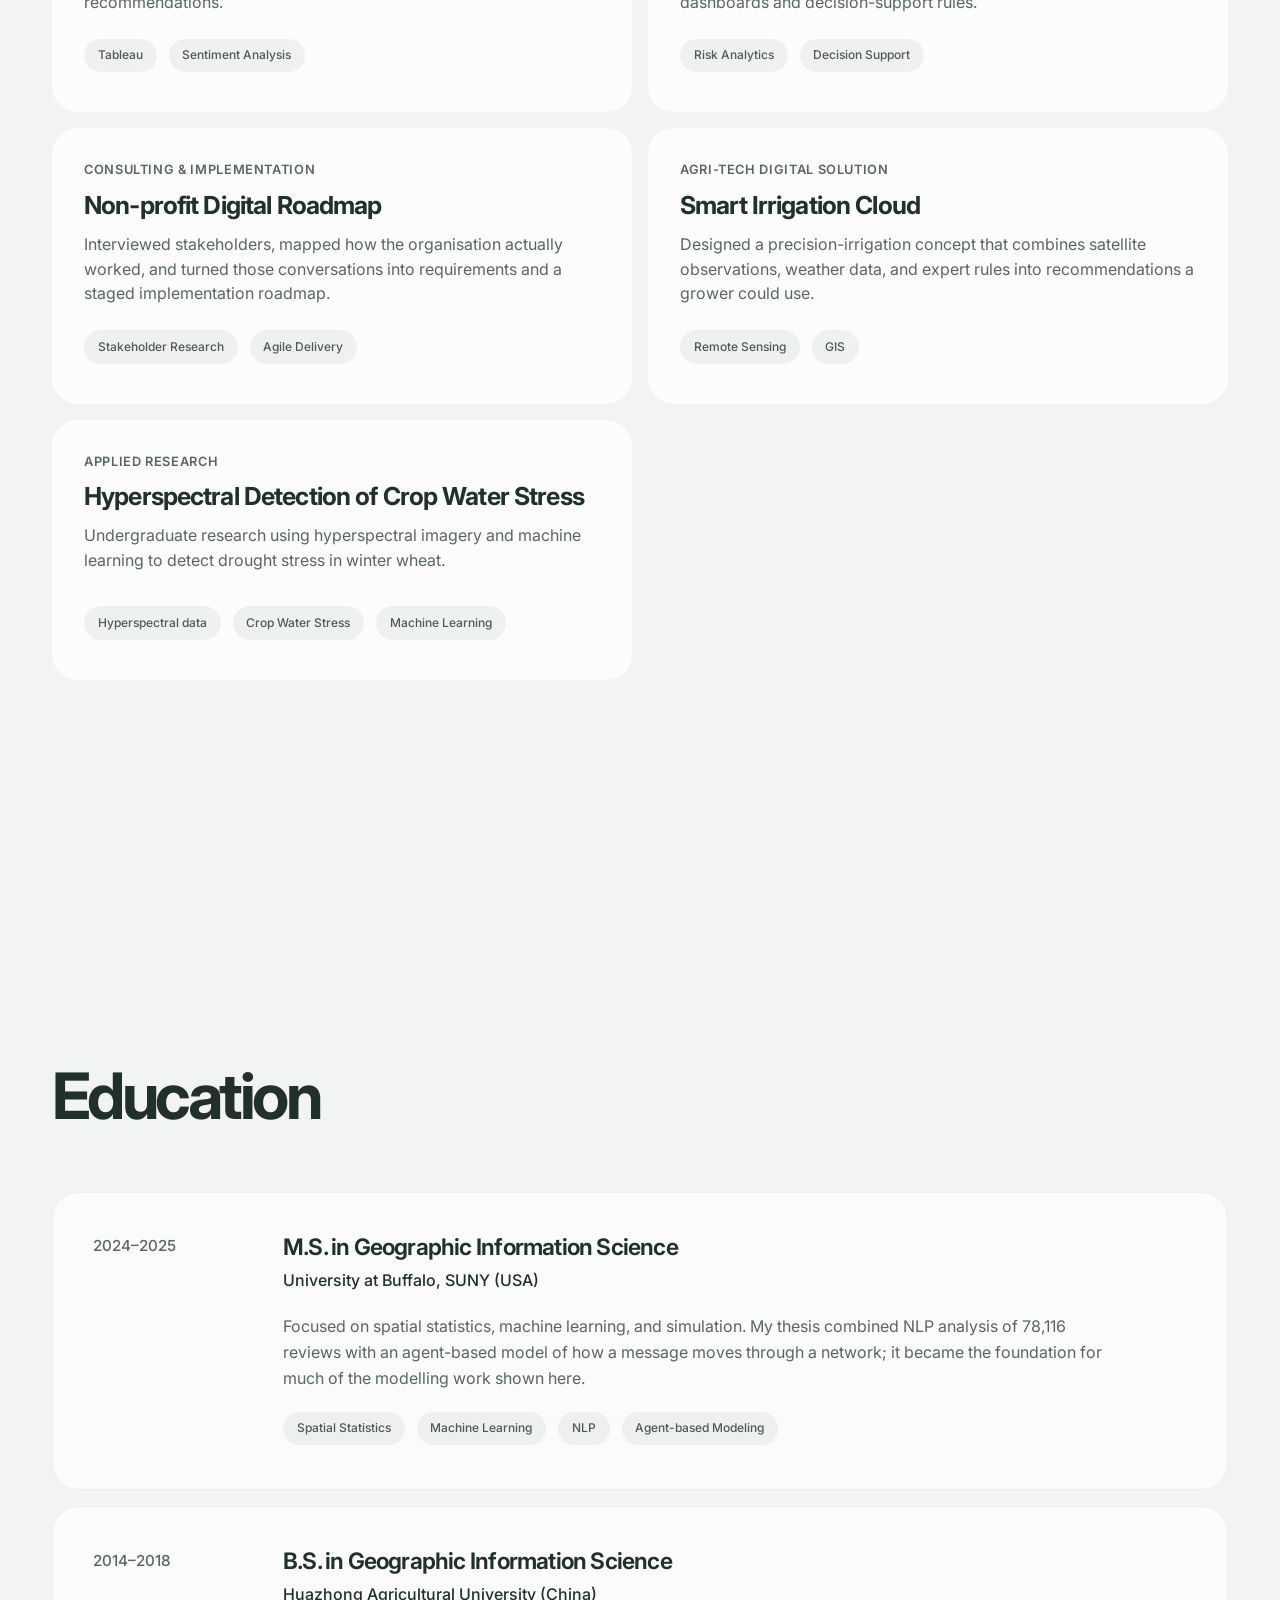
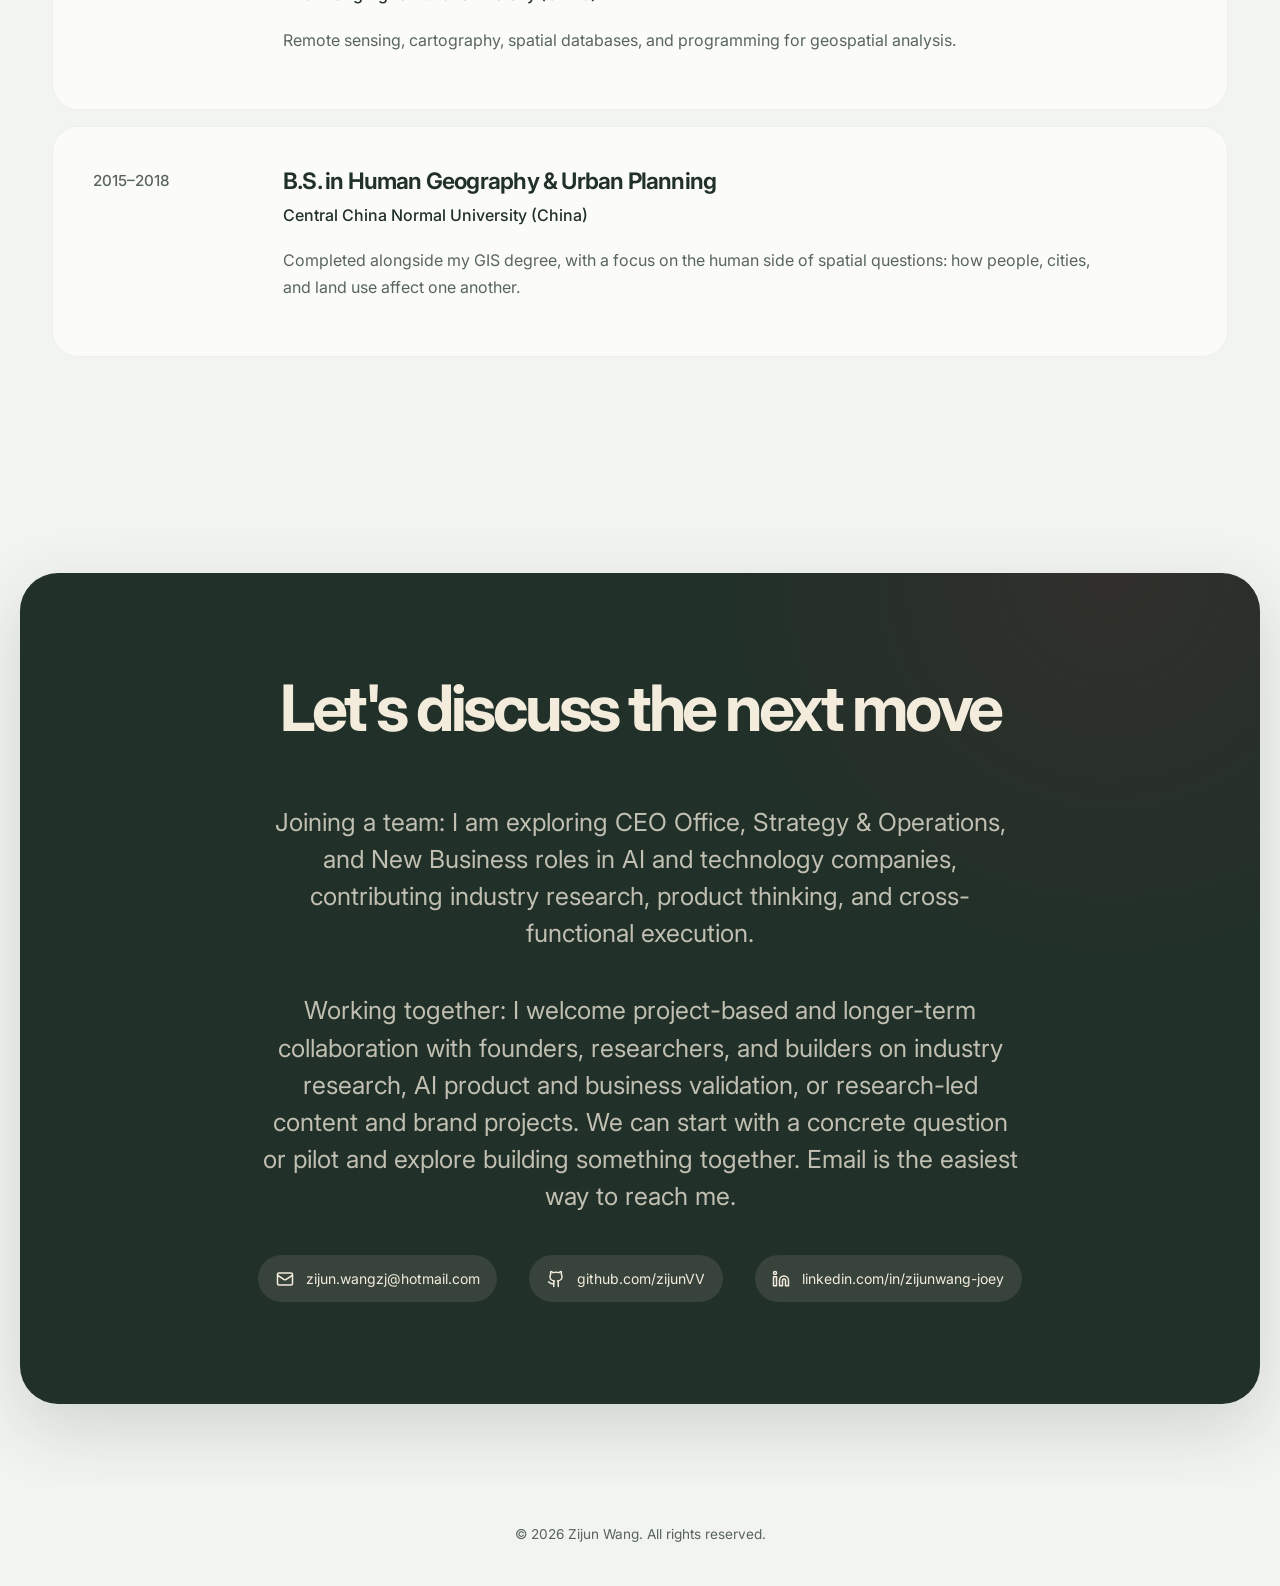
==== commit 4bee24a8: "Give collaboration equal prominence alongside career opportunities" ====
--- a/index.html
+++ b/index.html
@@ -6,10 +6,10 @@
     <title>Zijun Wang · AI &amp; Technology Strategy</title>
     <meta
       name="description"
-      content="Zijun Wang connects AI industry research, product thinking, and cross-functional execution. Exploring CEO Office, Strategy &amp; Operations, and New Business opportunities."
+      content="Zijun Wang connects AI industry research, product thinking, and cross-functional execution. Open to roles and collaboration in industry research, Strategy &amp; Operations, and new ventures."
     />
     <meta property="og:title" content="Zijun Wang · AI &amp; Technology Strategy" />
-    <meta property="og:description" content="Industry research, strategic decisions, and product experiments. Exploring CEO Office, Strategy &amp; Operations, and New Business roles." />
+    <meta property="og:description" content="Industry research, strategic decisions, and product experiments. Open to joining a team, project collaboration, and building new ventures together." />
     <meta property="og:type" content="website" />
     <meta property="og:url" content="https://zijunvv.github.io/" />
     <link rel="canonical" href="https://zijunvv.github.io/" />
@@ -1573,7 +1573,7 @@
             <div class="hero__columns">
               <div class="hero__summary">
                 <p class="hero__subtitle" data-i18n="hero.subtitle">I'm Zijun Wang. I connect industry research, product thinking, and cross-functional execution to turn emerging technologies into clearer strategic choices and testable business opportunities.</p>
-                <p class="hero__roles" data-i18n="hero.roles">Exploring CEO Office · Strategy &amp; Operations · New Business roles</p>
+                <p class="hero__roles" data-i18n="hero.roles">Open to roles &amp; collaboration · Industry research · Strategy &amp; Operations · New ventures</p>
                 <div class="hero__actions">
                   <a class="hero-card__cta" href="#projects" data-i18n="hero.work">Explore selected work →</a>
                   <a class="hero-card__cta" href="#contact" data-i18n="hero.contact">Get in touch →</a>
@@ -1617,7 +1617,7 @@
               <p data-i18n="about.p4">I have also built and deployed four LLM applications independently. That hands-on work helps me judge what AI can deliver, make product trade-offs, and turn an idea into a working prototype. These are early product experiments, with user validation still ahead.</p>
               <p data-i18n="about.p5">My foundation in geographic information science and NSF-funded research taught me to test assumptions, compare independent sources, and explain uncertainty. Python, SQL, and AI workflows support that work by making evidence easier to gather and examine.</p>
               <p data-i18n="about.lo">Through Living Origins (生境志), I am developing an independent editorial brand around place, season, and craft. It is a practical exercise in positioning, research-led storytelling, and consistent publishing, starting with Miaofeng Mountain.</p>
-              <p data-i18n="about.p6">I am seeking CEO Office, Strategy &amp; Operations, and New Business opportunities where I can contribute research and execution while growing into broader business ownership and, over time, general management or entrepreneurship. I work in Mandarin and English, speak conversational Cantonese, and am open to relocation and on-site work.</p>
+              <p data-i18n="about.p6">I am open to joining a team or working with partners on industry research, AI product validation, and new business exploration. My role interests include CEO Office, Strategy &amp; Operations, and New Business. Through either path, I want to grow into broader business ownership and, over time, general management or entrepreneurship. I work in Mandarin and English, speak conversational Cantonese, and am open to relocation and on-site work.</p>
 
               <div class="pill-group">
                 <p class="pill-group__label" data-i18n="about.focusLabel">Areas of contribution</p>
@@ -2160,7 +2160,8 @@
           <div class="section-heading section-heading--center">
             <h2 class="section-heading__title" data-i18n="contact.title">Let's discuss the next move</h2>
           </div>
-          <p class="contact__intro" data-i18n="contact.intro">I'm exploring CEO Office, Strategy &amp; Operations, and New Business roles in AI and technology companies. If your team needs someone to research a market, structure an ambiguous business question, or coordinate a pilot, I'd be glad to connect. I also welcome conversations with founders and potential collaborators. Email is the easiest way to reach me.</p>
+          <p class="contact__intro" data-i18n="contact.intro">Joining a team: I am exploring CEO Office, Strategy &amp; Operations, and New Business roles in AI and technology companies, contributing industry research, product thinking, and cross-functional execution.</p>
+          <p class="contact__intro" data-i18n="contact.collaboration">Working together: I welcome project-based and longer-term collaboration with founders, researchers, and builders on industry research, AI product and business validation, or research-led content and brand projects. We can start with a concrete question or pilot and explore building something together. Email is the easiest way to reach me.</p>
 
           <div class="contact__links">
             <a href="mailto:zijun.wangzj@hotmail.com" class="contact__link">
@@ -2222,7 +2223,7 @@
           "about.p3": "担任产品经理与数据分析师期间，我参与了六个以上政府数字化项目，协调十人以上、横跨工程、数据、设计与市场的团队。我的工作是把客户需求和共同认可的指标，连接到项目交付、分析汇报与决策建议。",
           "about.p4": "我也独立构建并部署了四个 LLM 应用。这些动手实践帮助我判断 AI 的能力边界、做出产品取舍，并将想法变成可运行的原型。目前它们仍是早期产品实验，用户验证是后续工作。",
           "about.p5": "地理信息科学背景与 NSF 资助课题的研究经历，让我习惯检验假设、交叉核对来源，并说明结论的不确定性。Python、SQL 和 AI 工作流帮助我更高效地收集与分析证据。",
-          "about.p6": "我正在寻找 CEO Office、战略与运营、新业务方向的机会，希望以研究和执行贡献价值，逐步承担更完整的业务责任，长期走向综合经营管理或创业。我能以普通话和英语工作，粤语可日常交流，接受搬迁与现场办公。",
+          "about.p6": "我既在寻找加入团队的机会，也希望与伙伴共同开展产业研究、AI 产品验证和新业务探索。岗位方向包括 CEO Office、战略与运营、新业务；合作可以从一个具体问题或试点开始，逐步探索长期共建。无论以哪种方式参与，我都希望逐步承担更完整的业务责任，长期走向综合经营管理或创业。我能以普通话和英语工作，粤语可日常交流，接受搬迁与现场办公。",
           "about.focusLabel": "可以贡献的方向",
           'ap.title': '工作方式',
           "ap.frame.meta": "01 · 明确决策",
@@ -2315,14 +2316,14 @@
           'edu.d3.title': '人文地理与城乡规划 理学学士',
           'edu.d3.desc': '与地理信息科学学位同期完成，关注空间问题中人的一面：人、城市与土地利用如何彼此影响。',
           "contact.title": "聊聊下一步",
-          "contact.intro": "我正在寻找 AI 与科技企业的 CEO Office、战略与运营、新业务岗位。如果你的团队需要研究市场、梳理尚不清晰的业务问题，或协调推进一个试点，欢迎联系。我也希望与创始人及潜在合作伙伴交流。通过邮件联系我最方便。",
+          "contact.intro": "加入团队：我正在寻找 AI 与科技企业的 CEO Office、战略与运营、新业务岗位，希望以产业研究、产品思维与跨团队执行贡献价值。",
           'footer.meta': '© <span id="year"></span> Zijun Wang. 保留所有权利。',
 
           'cta.liveDemo': '在线演示 →',
           'cta.live': '在线 →',
           'cta.github': 'GitHub 源码 →',
           'cta.architecture': '架构 →',
-          "hero.roles": "求职方向：CEO Office · 战略与运营 · 新业务",
+          "hero.roles": "开放求职与合作 · 产业研究 · 战略与运营 · 新业务探索",
           "hero.work": "查看精选作品 →",
           "hero.contact": "联系我 →",
           "projects.intro": "独立研究与产品实验，以及此前的客户项目和学术工作。每个项目说明所研究的问题、我的贡献与当前证据的边界。",
@@ -2377,6 +2378,7 @@
           "p.ioos.tag2": "交互设计",
           "p.ioos.tag3": "AI 原型验证",
           "exp.e1.org": "自主研究与产品实验",
+          "contact.collaboration": "一起做事：欢迎创始人、研究者和实践者，就产业研究、AI 产品与业务验证、研究驱动的内容及品牌项目开展项目合作或长期共建。可以先从一个具体问题或小规模试点开始，再探索共同发展新业务。通过邮件联系我最方便。",
         },
         'zh-Hant': {
           'nav.home': '首頁',
@@ -2400,7 +2402,7 @@
           "about.p3": "擔任產品經理與數據分析師期間，我參與了六個以上政府數碼化項目，協調十人以上、橫跨工程、數據、設計與市場的團隊。我的工作是把客戶需求和共同認可的指標，連接到項目交付、分析匯報與決策建議。",
           "about.p4": "我也獨立建構並部署了四個 LLM 應用。這些動手實踐幫助我判斷 AI 的能力邊界、作出產品取捨，並將想法變成可運行的原型。目前它們仍是早期產品實驗，用戶驗證是後續工作。",
           "about.p5": "地理信息科學背景與 NSF 資助課題的研究經歷，讓我習慣檢驗假設、交叉核對來源，並說明結論的不確定性。Python、SQL 和 AI 工作流幫助我更有效地收集與分析證據。",
-          "about.p6": "我正在尋找 CEO Office、策略與營運、新業務方向的機會，希望以研究和執行貢獻價值，逐步承擔更完整的業務責任，長期走向綜合經營管理或創業。我能以普通話和英語工作，粵語可日常交流，接受搬遷與現場辦公。",
+          "about.p6": "我既在尋找加入團隊的機會，也希望與夥伴共同開展產業研究、AI 產品驗證和新業務探索。崗位方向包括 CEO Office、策略與營運、新業務；合作可以從一個具體問題或試點開始，逐步探索長期共建。無論以哪種方式參與，我都希望逐步承擔更完整的業務責任，長期走向綜合經營管理或創業。我能以普通話和英語工作，粵語可日常交流，接受搬遷與現場辦公。",
           "about.focusLabel": "可以貢獻的方向",
           'ap.title': '工作方式',
           "ap.frame.meta": "01 · 明確決策",
@@ -2493,14 +2495,14 @@
           'edu.d3.title': '人文地理與城鄉規劃 理學學士',
           'edu.d3.desc': '與地理信息科學學位同期完成，關注空間問題中人的一面：人、城市與土地利用如何彼此影響。',
           "contact.title": "聊聊下一步",
-          "contact.intro": "我正在尋找 AI 與科技企業的 CEO Office、策略與營運、新業務崗位。如果你的團隊需要研究市場、梳理尚不清晰的業務問題，或協調推進一個試點，歡迎聯繫。我也希望與創始人及潛在合作夥伴交流。透過郵件聯繫我最方便。",
+          "contact.intro": "加入團隊：我正在尋找 AI 與科技企業的 CEO Office、策略與營運、新業務崗位，希望以產業研究、產品思維與跨團隊執行貢獻價值。",
           'footer.meta': '© <span id="year"></span> Zijun Wang. 保留所有權利。',
 
           'cta.liveDemo': '線上演示 →',
           'cta.live': '線上 →',
           'cta.github': 'GitHub 源碼 →',
           'cta.architecture': '架構 →',
-          "hero.roles": "求職方向：CEO Office · 策略與營運 · 新業務",
+          "hero.roles": "開放求職與合作 · 產業研究 · 策略與營運 · 新業務探索",
           "hero.work": "查看精選作品 →",
           "hero.contact": "聯繫我 →",
           "projects.intro": "獨立研究與產品實驗，以及此前的客戶項目和學術工作。每個項目說明所研究的問題、我的貢獻與當前證據的邊界。",
@@ -2555,6 +2557,7 @@
           "p.ioos.tag2": "互動設計",
           "p.ioos.tag3": "AI 原型驗證",
           "exp.e1.org": "自主研究與產品實驗",
+          "contact.collaboration": "一起做事：歡迎創始人、研究者和實踐者，就產業研究、AI 產品與業務驗證、研究驅動的內容及品牌項目開展項目合作或長期共建。可以先從一個具體問題或小規模試點開始，再探索共同發展新業務。透過郵件聯繫我最方便。",
         }
       };
 
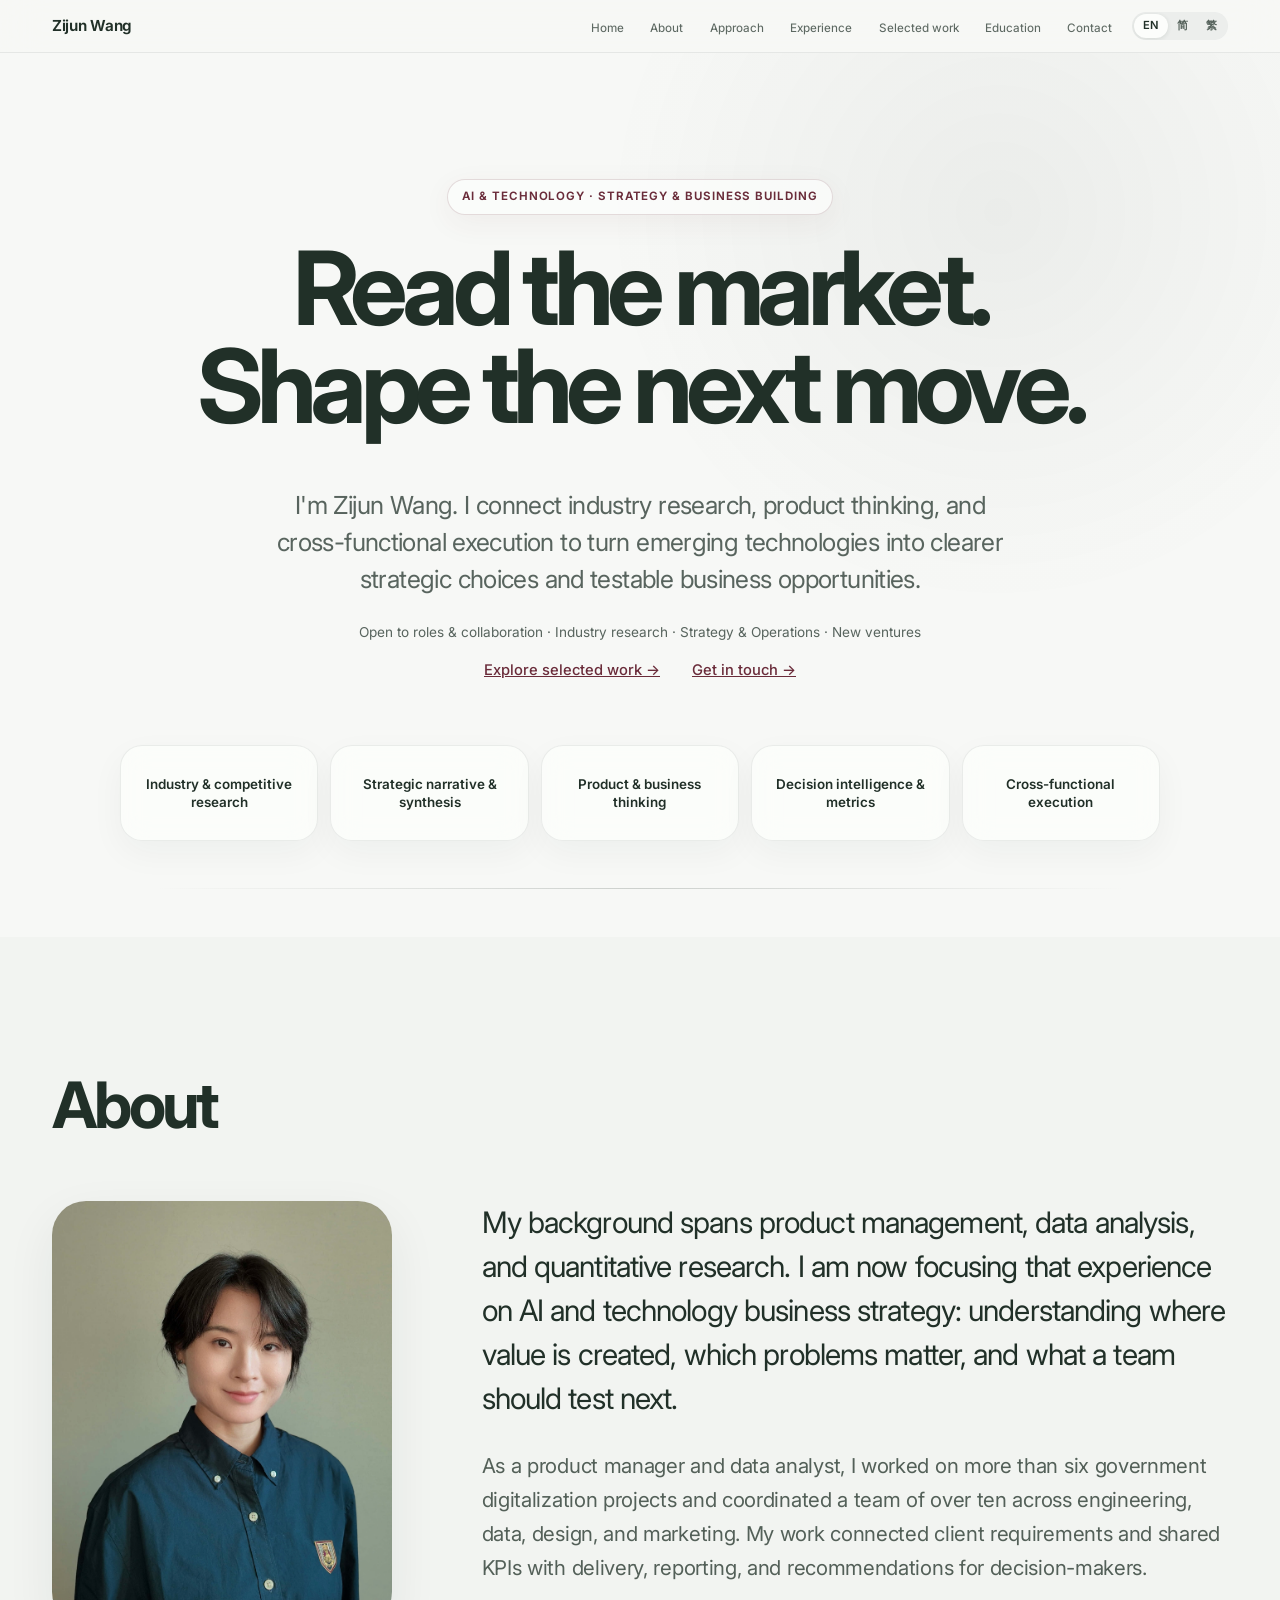
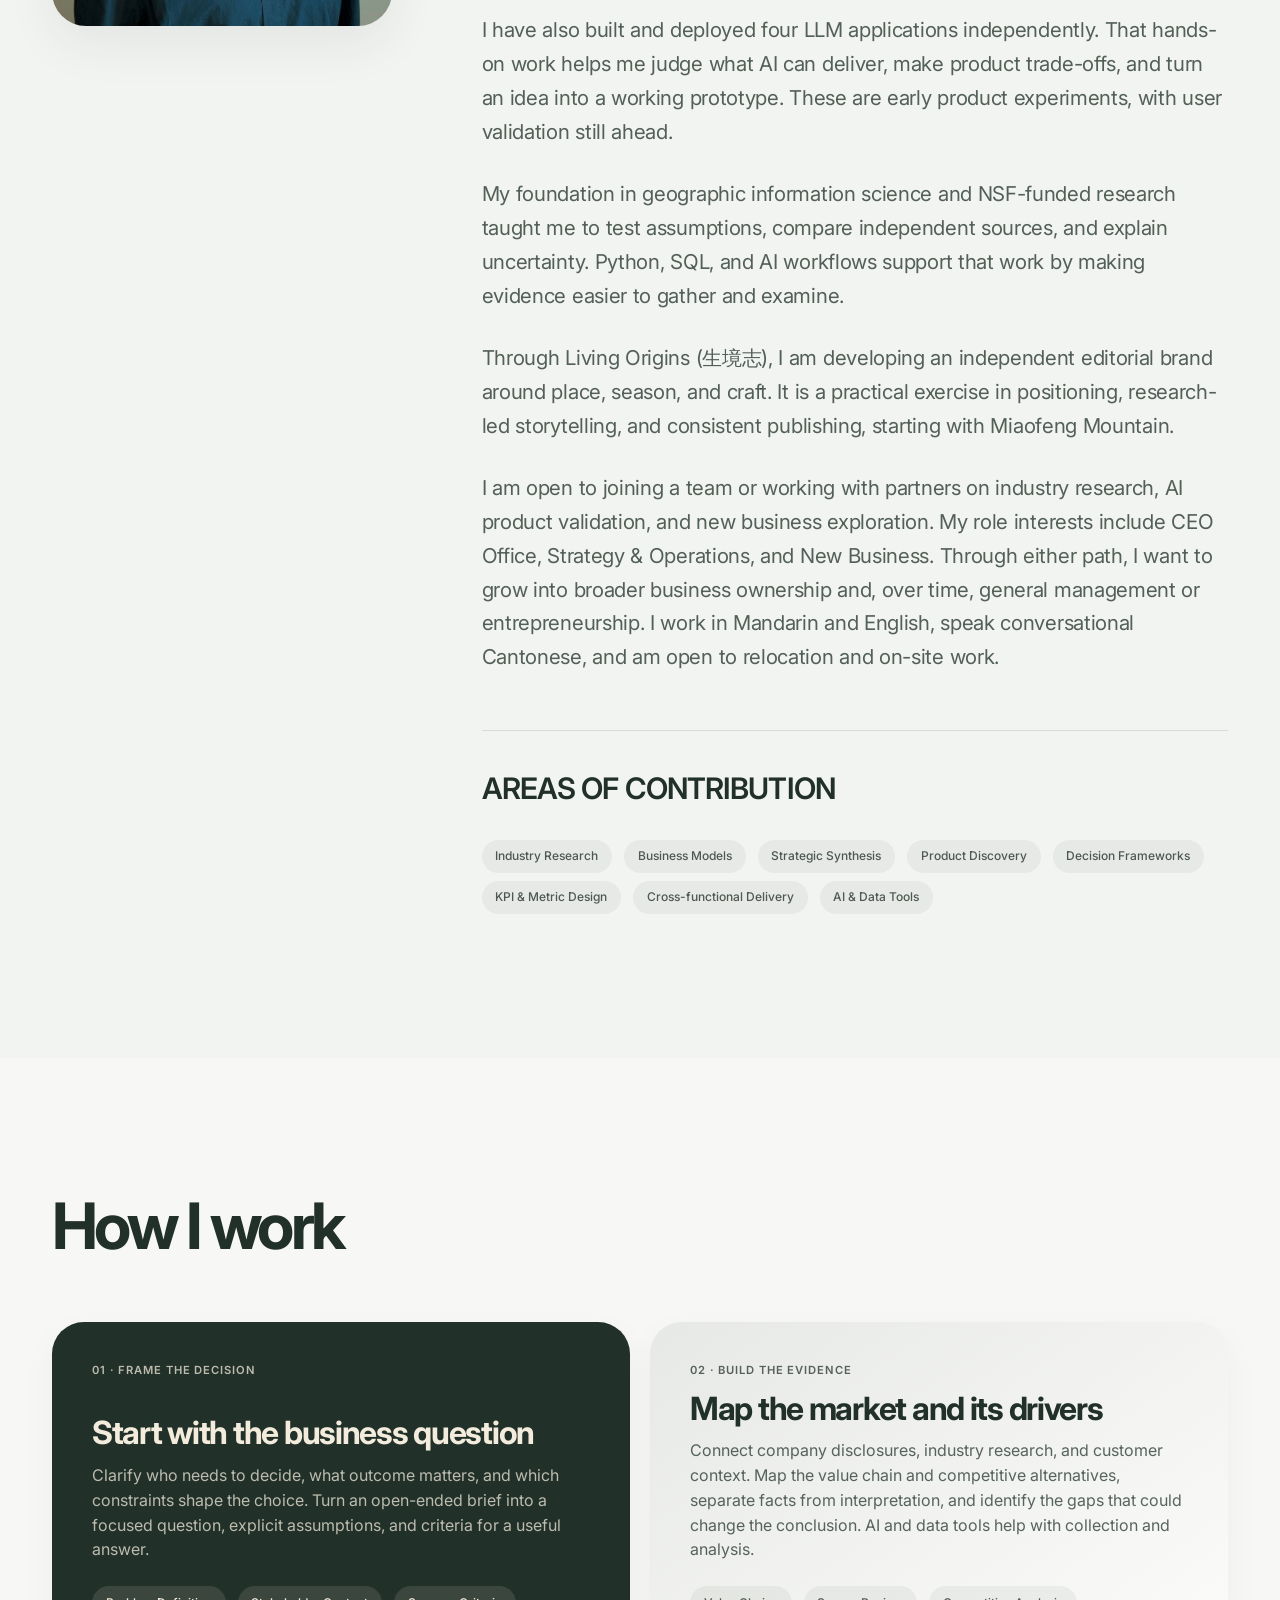
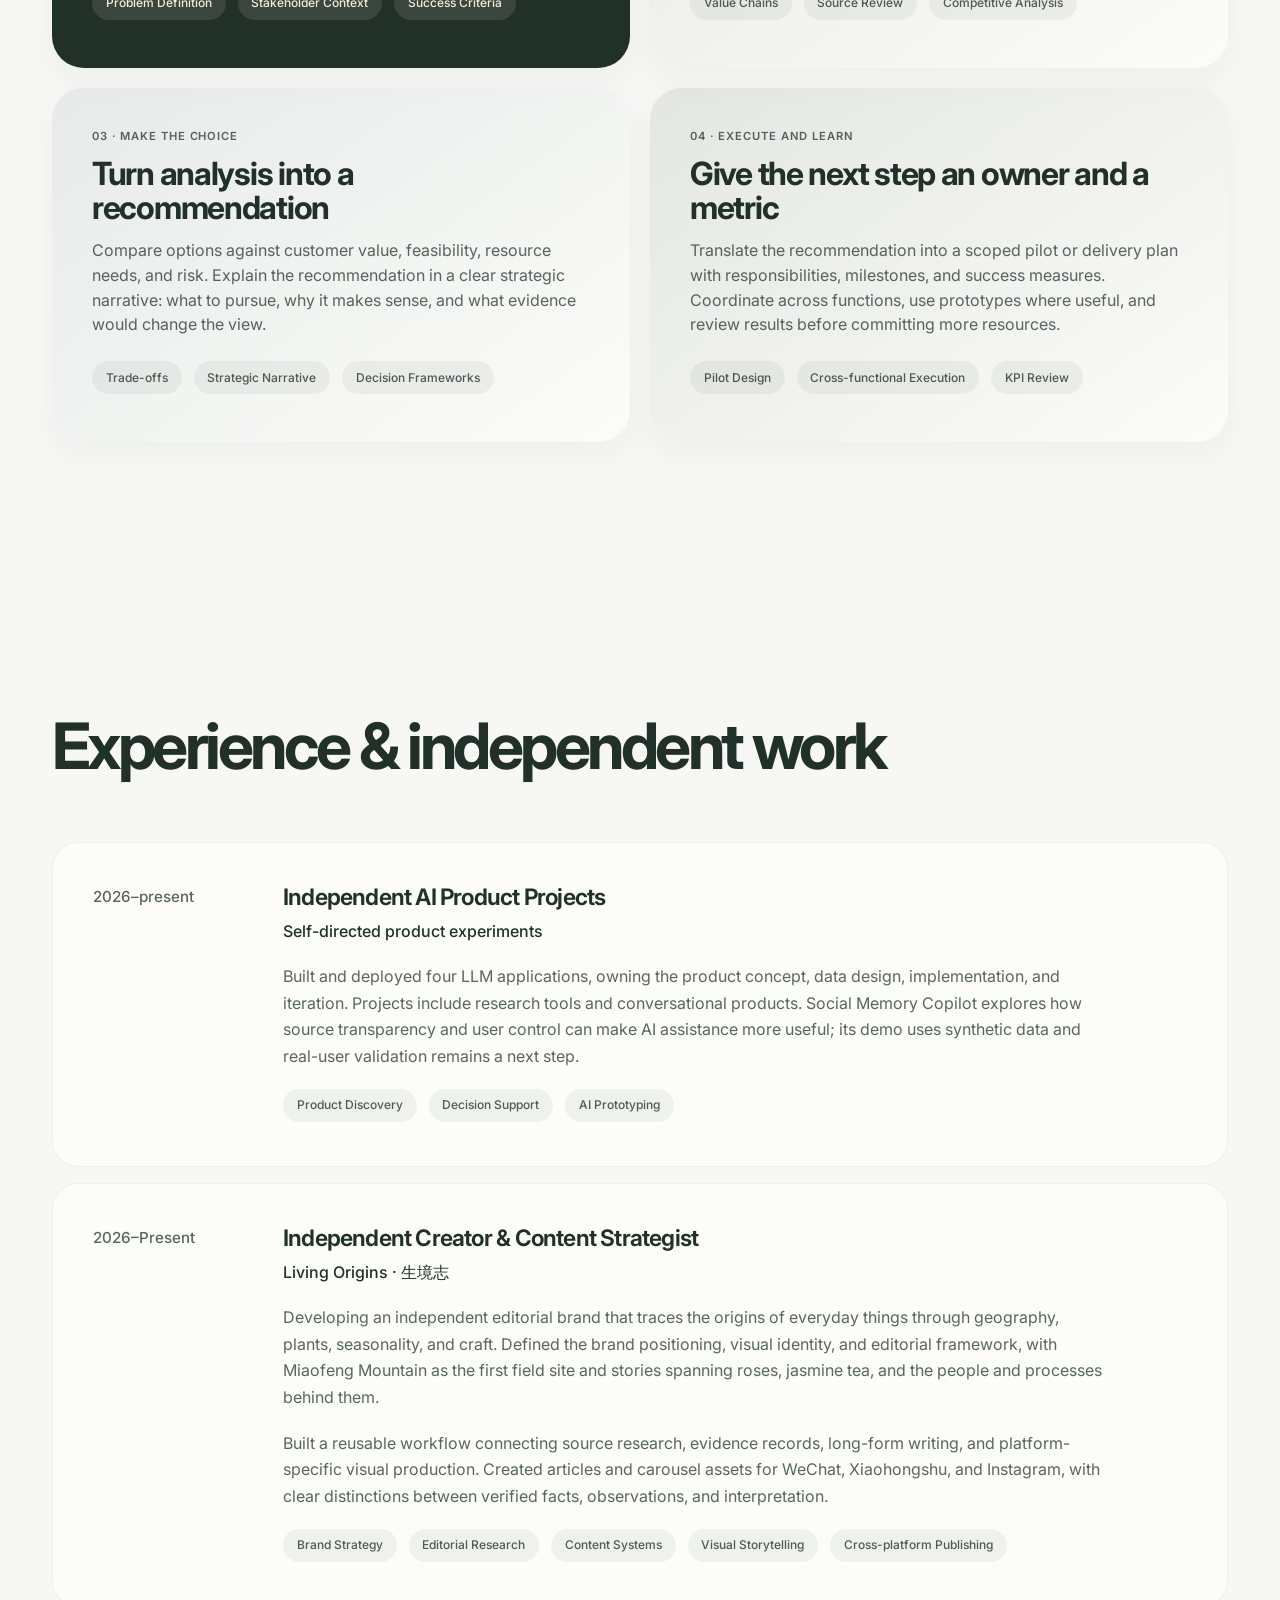
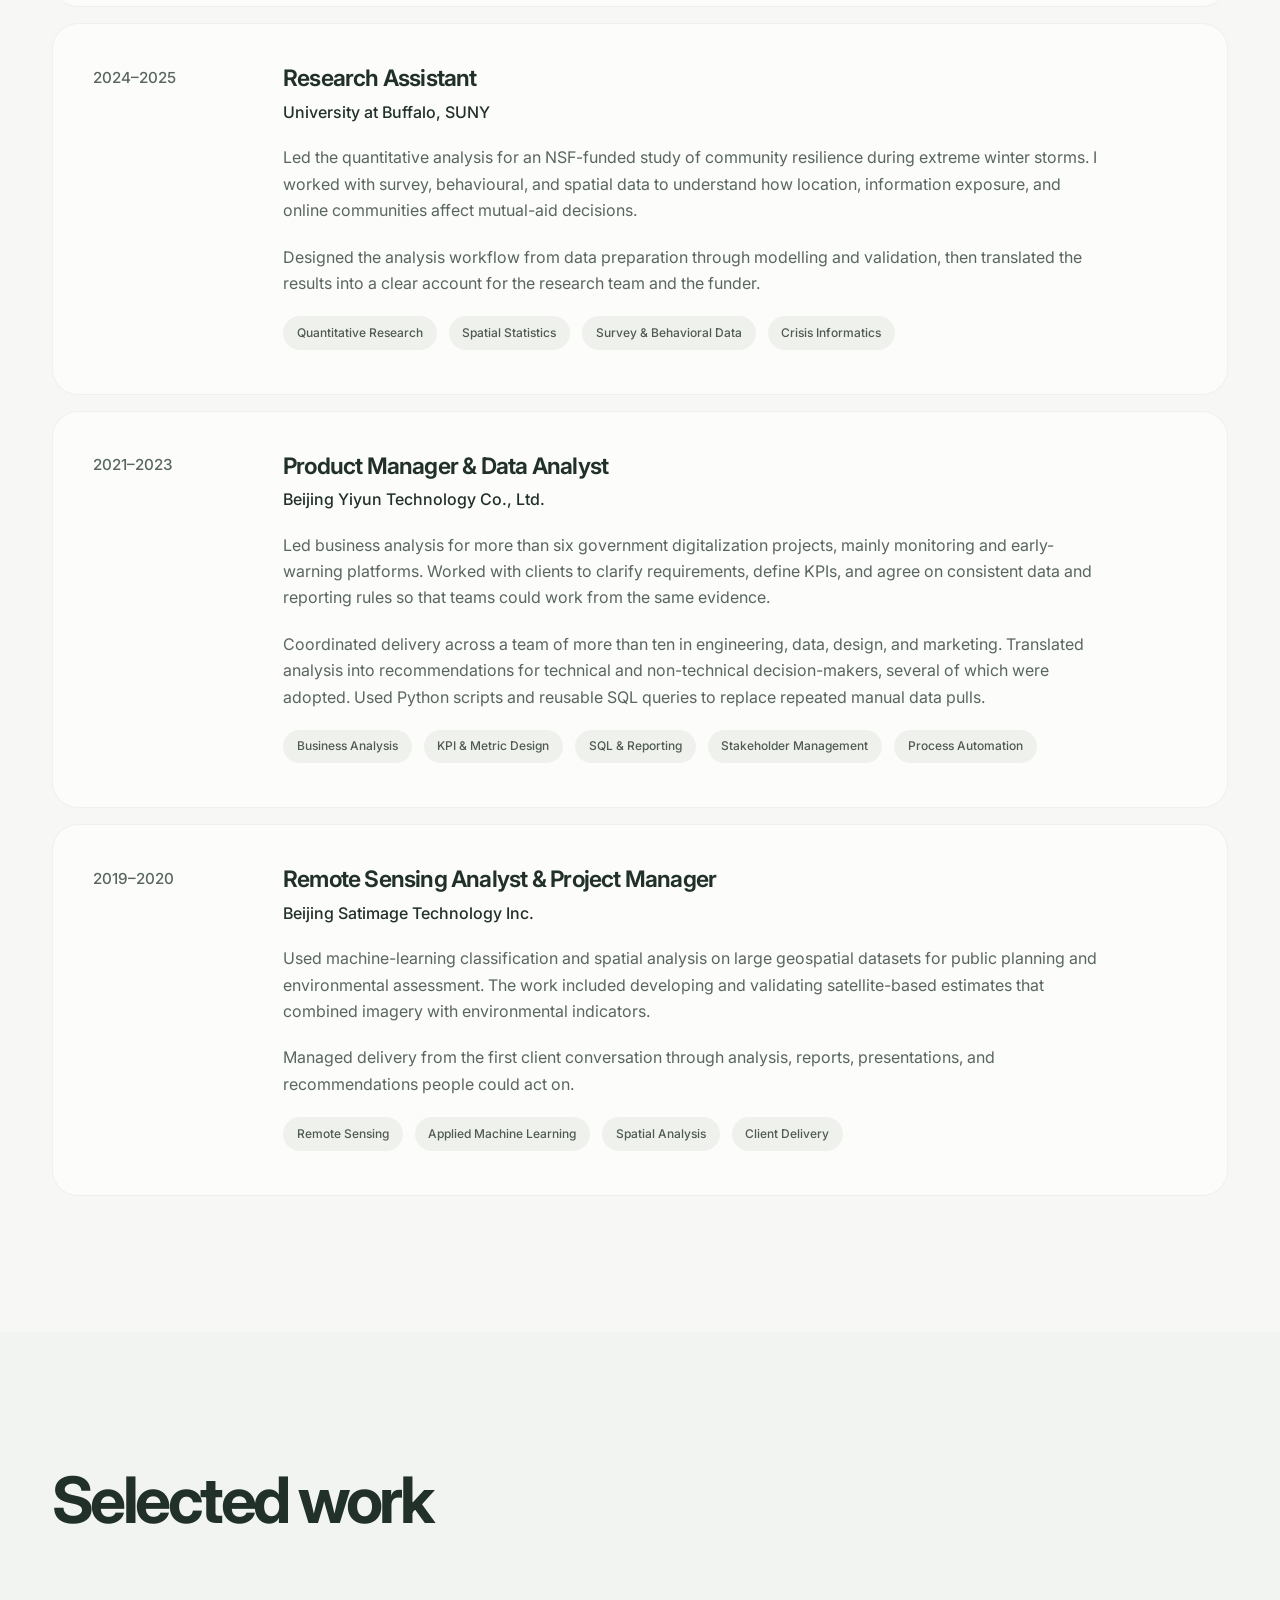
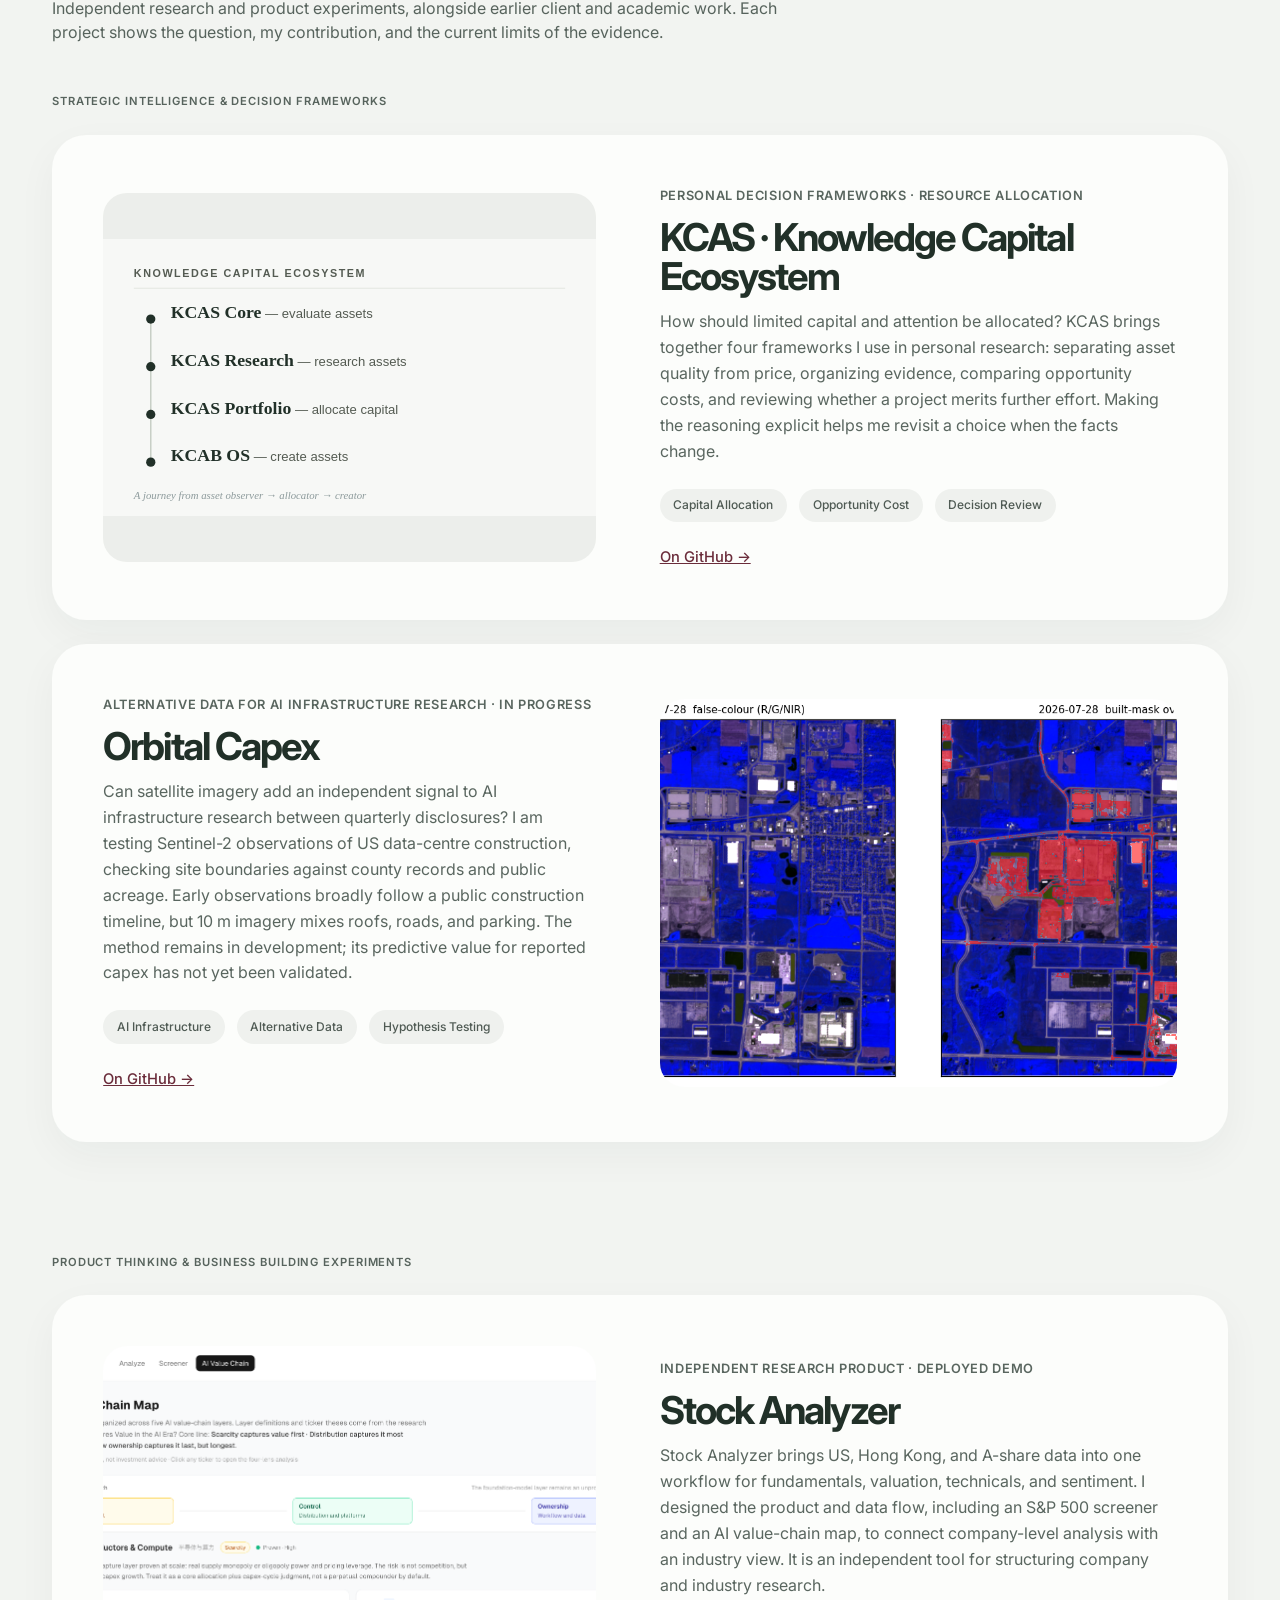
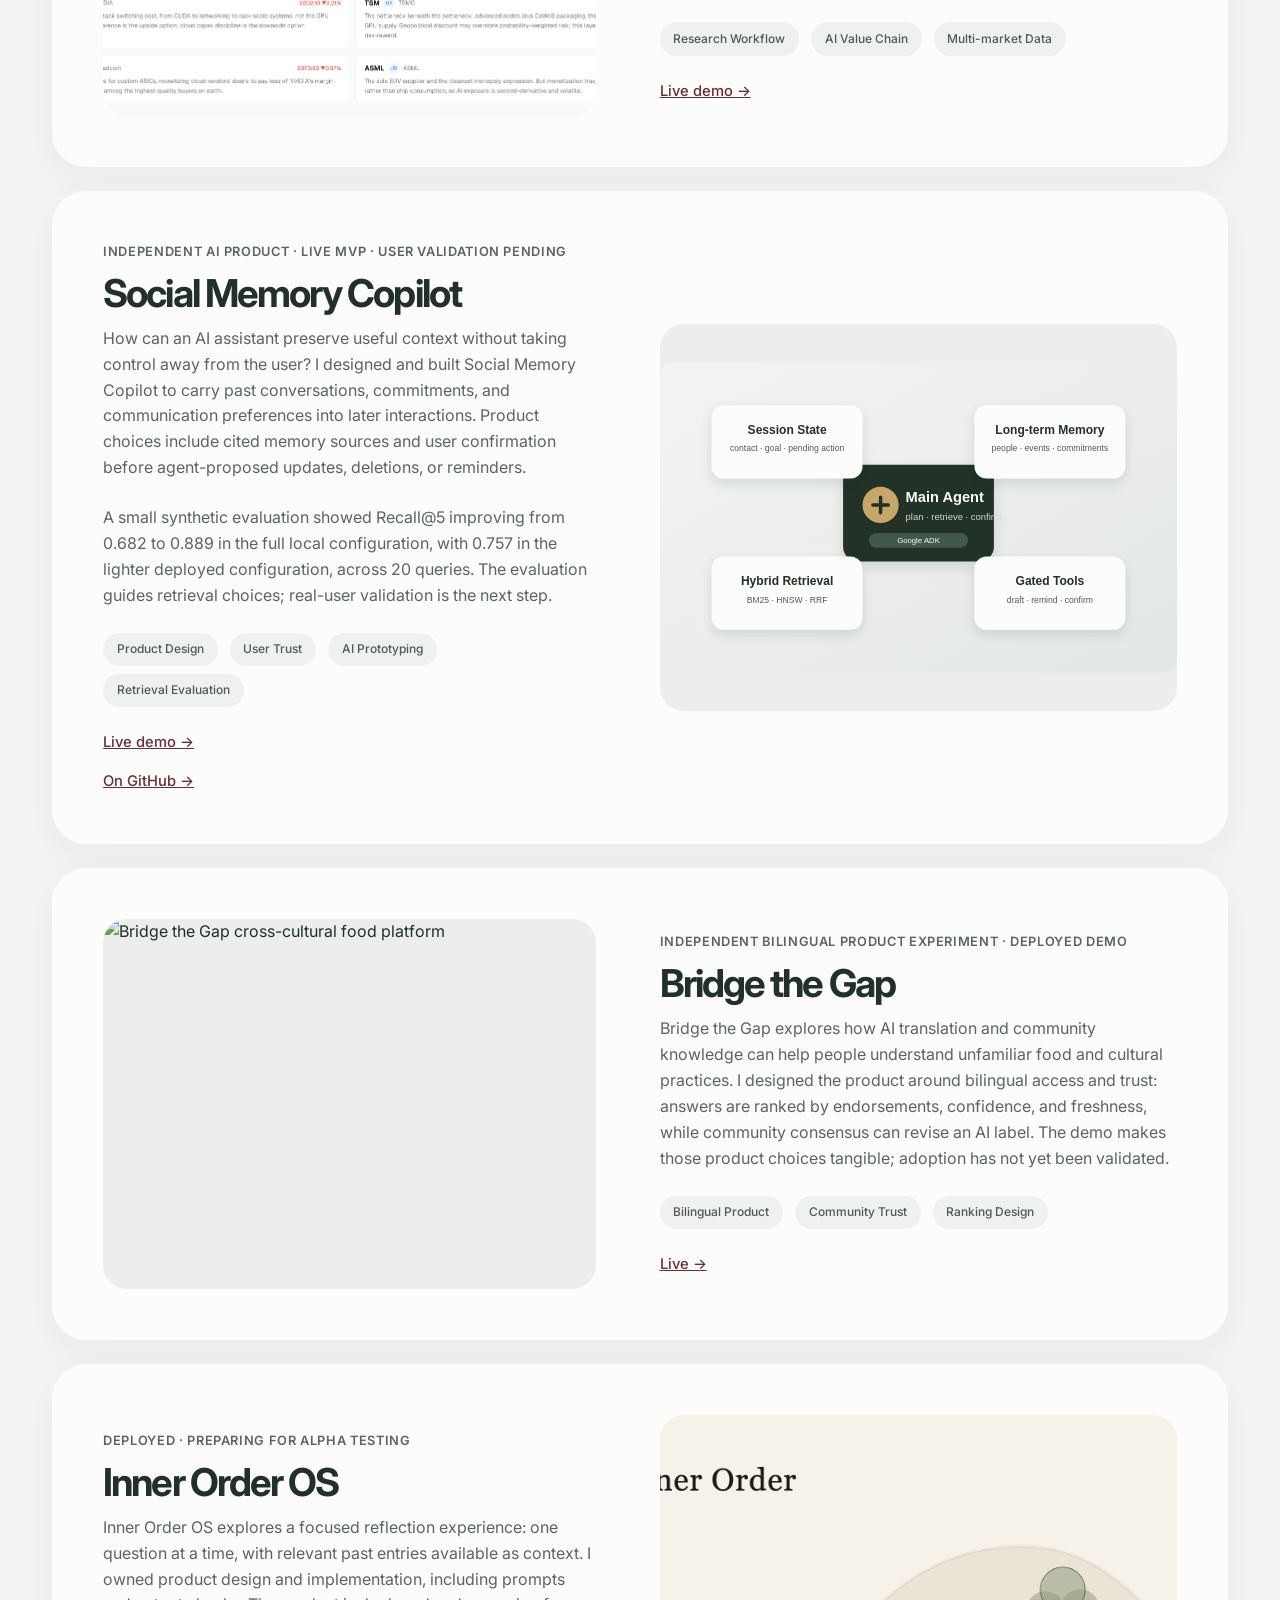
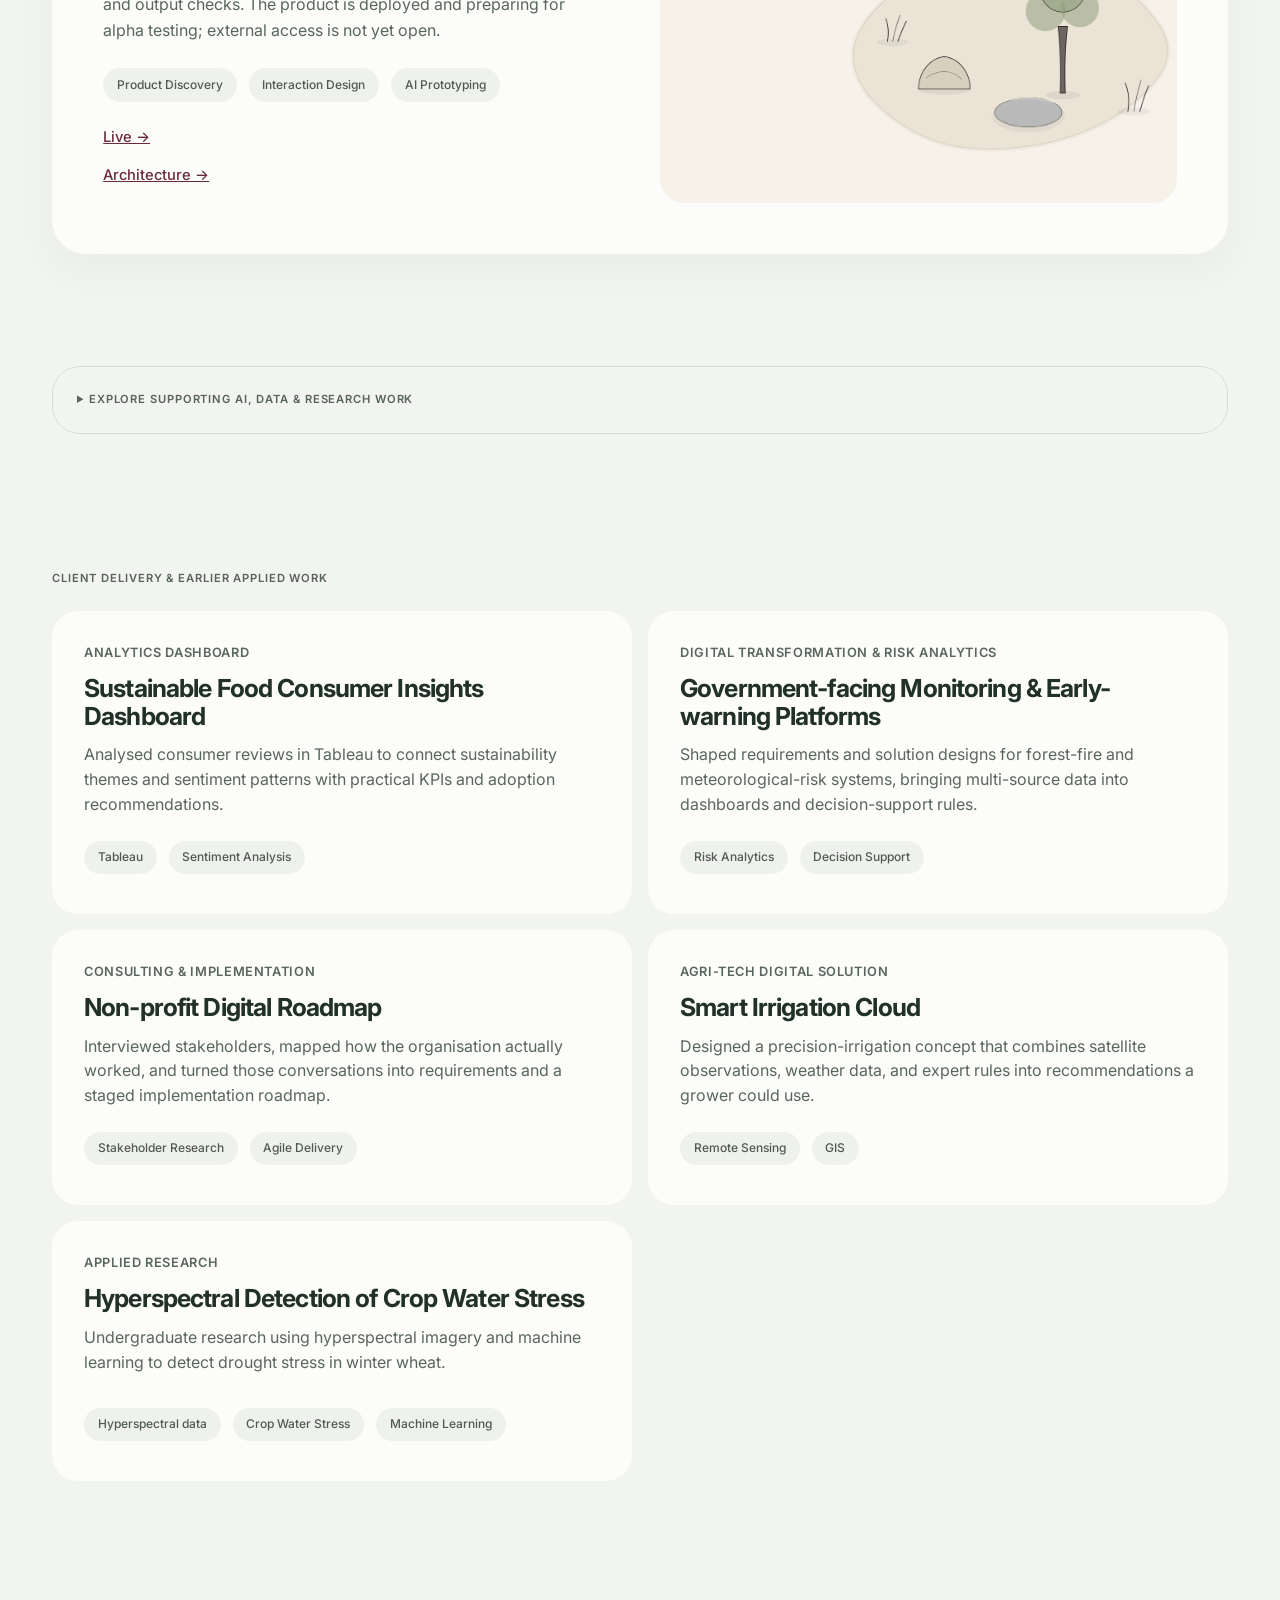
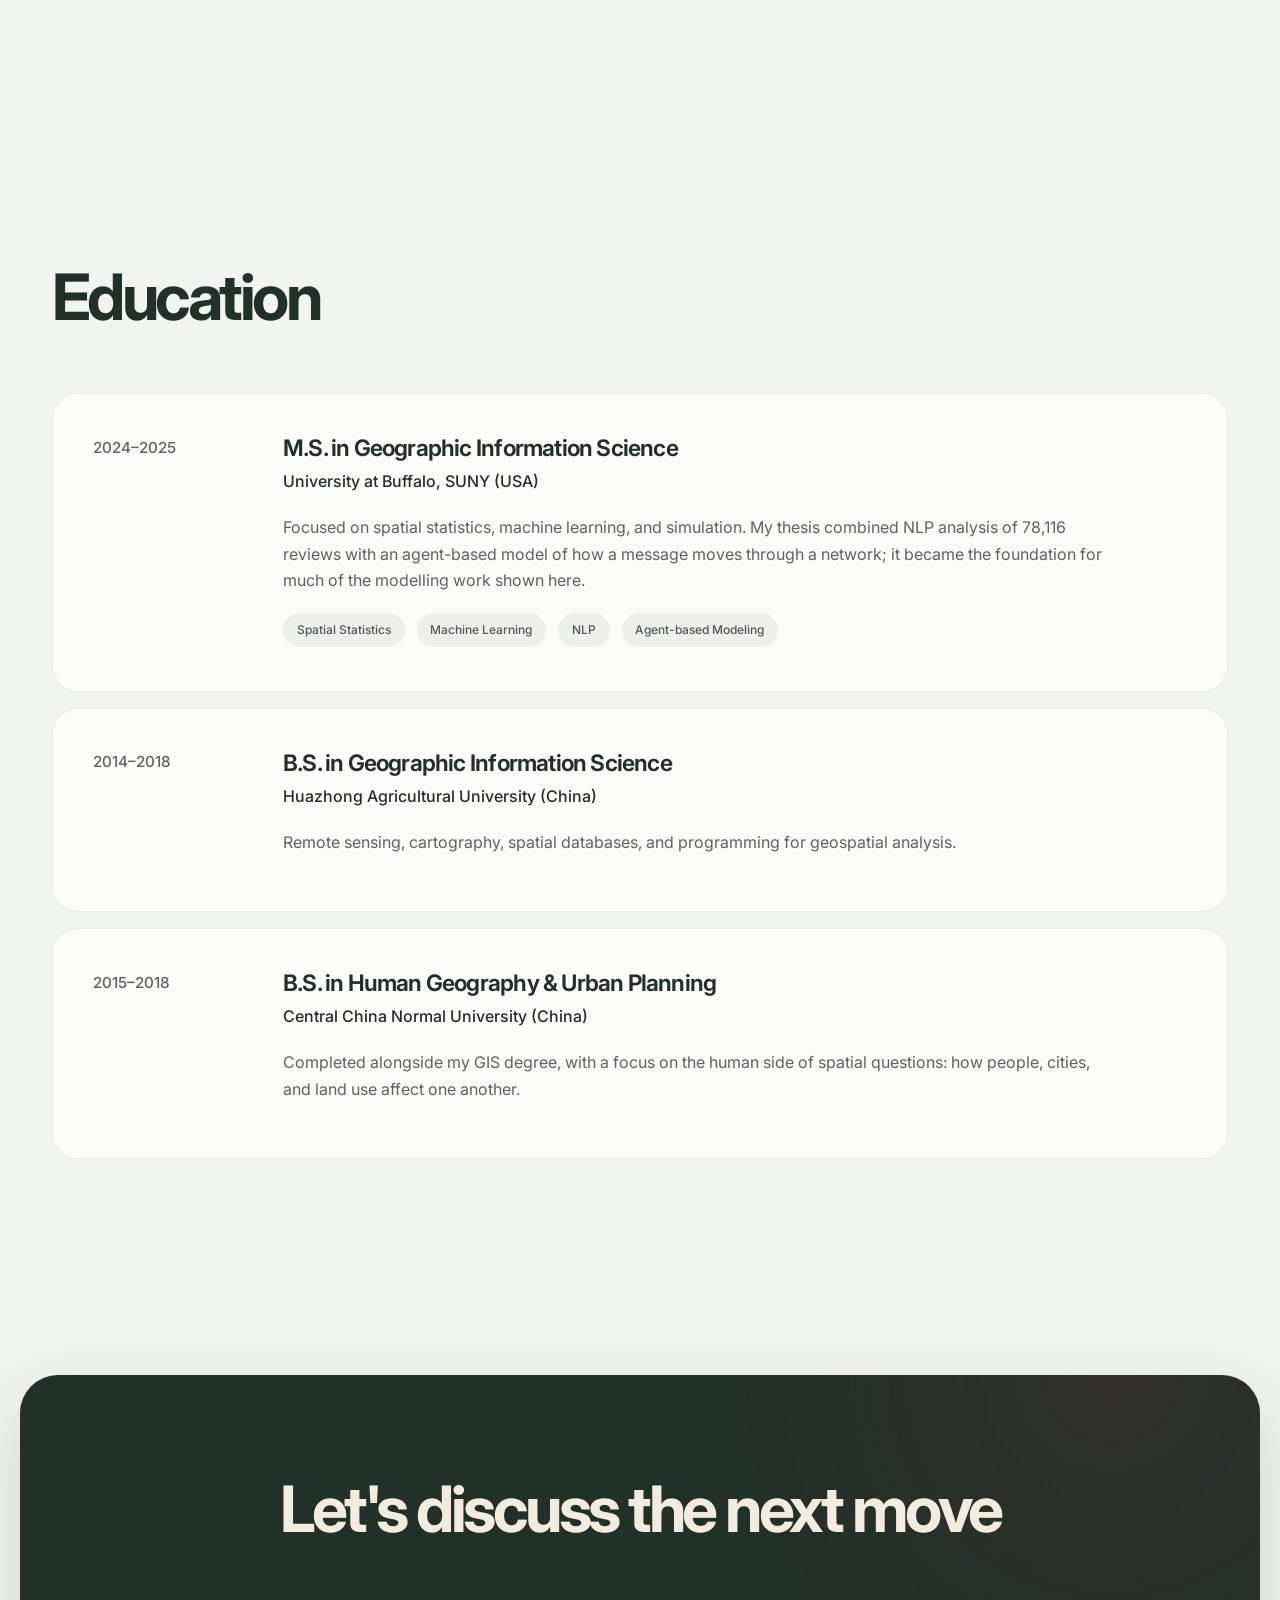
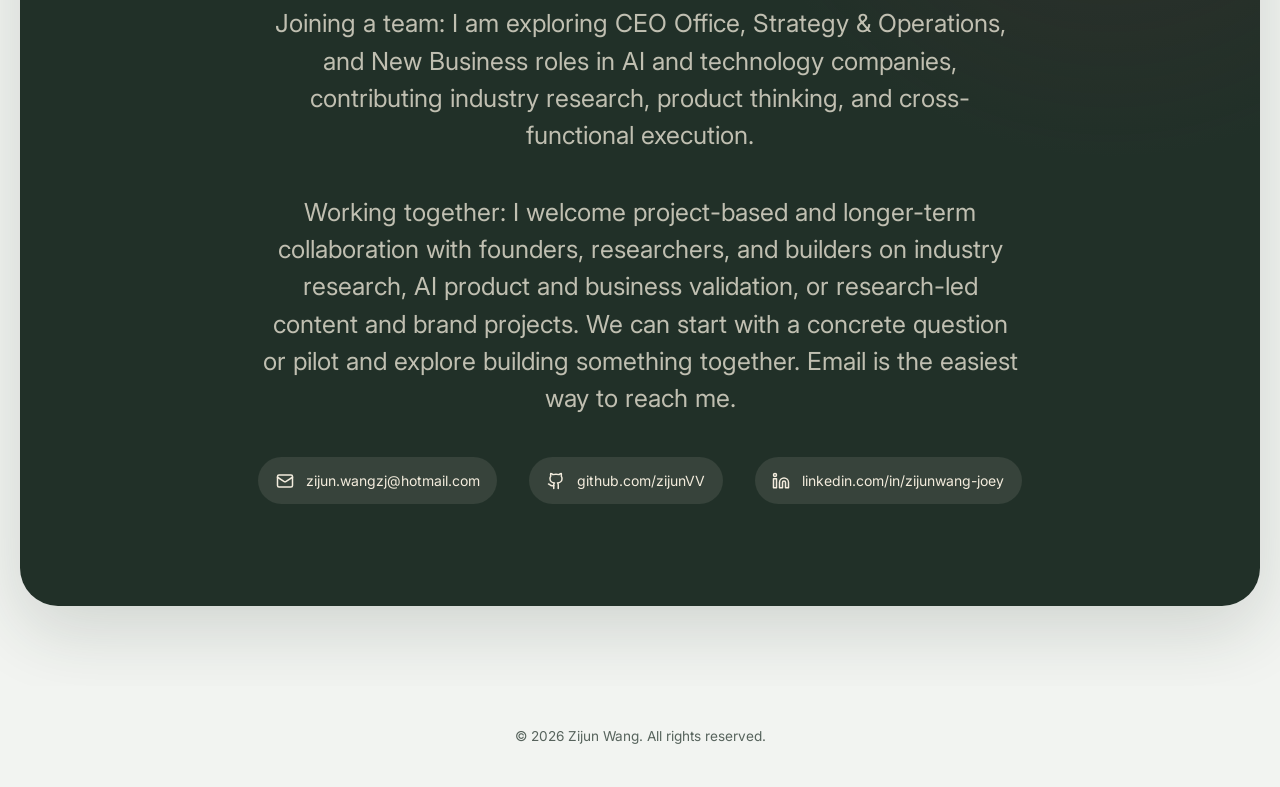
==== commit d8f8ef59: "Remove AI industry research experience from homepage" ====
--- a/index.html
+++ b/index.html
@@ -1612,7 +1612,6 @@
 
             <div class="about__body">
               <p data-i18n="about.p1">My background spans product management, data analysis, and quantitative research. I am now focusing that experience on AI and technology business strategy: understanding where value is created, which problems matter, and what a team should test next.</p>
-              <p data-i18n="about.p2">Since early 2026, I have independently studied the AI value chain across the US and China, from chips and cloud infrastructure to models and applications. I read company disclosures alongside industry material to connect technical developments with business models, competitive positions, and the assumptions behind a decision.</p>
               <p data-i18n="about.p3">As a product manager and data analyst, I worked on more than six government digitalization projects and coordinated a team of over ten across engineering, data, design, and marketing. My work connected client requirements and shared KPIs with delivery, reporting, and recommendations for decision-makers.</p>
               <p data-i18n="about.p4">I have also built and deployed four LLM applications independently. That hands-on work helps me judge what AI can deliver, make product trade-offs, and turn an idea into a working prototype. These are early product experiments, with user validation still ahead.</p>
               <p data-i18n="about.p5">My foundation in geographic information science and NSF-funded research taught me to test assumptions, compare independent sources, and explain uncertainty. Python, SQL, and AI workflows support that work by making evidence easier to gather and examine.</p>
@@ -1703,13 +1702,10 @@
             <article class="timeline-item">
               <div class="timeline-item__meta" data-i18n="exp.e1.meta">2026–present</div>
               <div class="timeline-item__body">
-                <h3 class="timeline-item__title" data-i18n="exp.e1.title">Independent AI Industry Research &amp; Product Projects</h3>
-                <p class="timeline-item__org" data-i18n="exp.e1.org">Self-directed research &amp; product experiments</p>
-                <p class="timeline-item__desc" data-i18n="exp.e1.d1">Study the US and China AI value chain, connecting developments in chips, cloud infrastructure, models, and applications with business questions. Review company disclosures and industry evidence; use scheduled agents to collect weekly updates and consensus data for my own research.</p>
+                <h3 class="timeline-item__title" data-i18n="exp.e1.title">Independent AI Product Projects</h3>
+                <p class="timeline-item__org" data-i18n="exp.e1.org">Self-directed product experiments</p>
                 <p class="timeline-item__desc" data-i18n="exp.e1.d2">Built and deployed four LLM applications, owning the product concept, data design, implementation, and iteration. Projects include research tools and conversational products. Social Memory Copilot explores how source transparency and user control can make AI assistance more useful; its demo uses synthetic data and real-user validation remains a next step.</p>
                 <div class="timeline-item__tags">
-                  <span class="tag" data-i18n="exp.e1.tag1">AI Industry Research</span>
-                  <span class="tag" data-i18n="exp.e1.tag2">Business Models</span>
                   <span class="tag" data-i18n="exp.e1.tag3">Product Discovery</span>
                   <span class="tag" data-i18n="exp.e1.tag4">Decision Support</span>
                   <span class="tag" data-i18n="exp.e1.tag5">AI Prototyping</span>
@@ -1808,26 +1804,6 @@
 
           <div class="projects__group">
             <h3 class="projects__group-title" data-i18n="projects.group1">Strategic intelligence &amp; decision frameworks</h3>
-              <article class="project-list__item">
-                <div class="card__image" style="margin-bottom: 0;">
-                  <img
-                    src="./assets/images/value-chain.svg"
-                    alt="AI value chain research framework"
-                  />
-                </div>
-                <div class="project-list__content">
-                  <div class="card__meta" data-i18n="p.ist.meta">Independent industry research · Ongoing since early 2026</div>
-                  <h3 class="card__title" data-i18n="p.ist.title">AI value chain &amp; business models</h3>
-                  <p class="card__body" data-i18n="p.ist.b1">Where does economic value accrue as AI develops? I study chips, cloud infrastructure, models, and applications across the US and China, using company disclosures and industry material to examine business models and competitive positions. Scheduled agents gather weekly updates and consensus data; I review the evidence and develop the interpretation. This is an ongoing independent research practice.</p>
-                  <div class="card__tags">
-                  <span class="tag" data-i18n="p.ist.tag1">AI Value Chain</span>
-                  <span class="tag" data-i18n="p.ist.tag2">Business Models</span>
-                  <span class="tag" data-i18n="p.ist.tag3">US–China</span>
-                  <span class="tag" data-i18n="p.ist.tag4">Evidence Synthesis</span>
-                  </div>
-                </div>
-              </article>
-
               <article class="project-list__item">
                 <div class="card__image" style="margin-bottom: 0;">
                   <img
@@ -2219,7 +2195,6 @@
           "hero.comp5": "跨团队协同与执行",
           'about.title': '关于',
           "about.p1": "我的经历横跨产品管理、数据分析与定量研究。现在，我希望把这些积累用于 AI 与科技企业的战略和业务问题：价值在哪里产生，哪些问题值得解决，团队下一步应该验证什么。",
-          "about.p2": "从 2026 年初开始，我独立研究中美 AI 产业链，覆盖芯片、云基础设施、模型与应用。结合公司披露与行业资料，我关注技术变化如何影响商业模式和竞争位置，以及一个判断依赖哪些假设。",
           "about.p3": "担任产品经理与数据分析师期间，我参与了六个以上政府数字化项目，协调十人以上、横跨工程、数据、设计与市场的团队。我的工作是把客户需求和共同认可的指标，连接到项目交付、分析汇报与决策建议。",
           "about.p4": "我也独立构建并部署了四个 LLM 应用。这些动手实践帮助我判断 AI 的能力边界、做出产品取舍，并将想法变成可运行的原型。目前它们仍是早期产品实验，用户验证是后续工作。",
           "about.p5": "地理信息科学背景与 NSF 资助课题的研究经历，让我习惯检验假设、交叉核对来源，并说明结论的不确定性。Python、SQL 和 AI 工作流帮助我更高效地收集与分析证据。",
@@ -2245,8 +2220,7 @@
           "exp.lo.d1": "建设独立内容品牌「生境志」，从地理、植物、时令与手艺出发，追问日常之物的来处。制定品牌定位、视觉识别和内容框架，以妙峰山为第一块田野，围绕玫瑰、茉莉花茶，以及背后的人与工艺展开叙事。",
           "exp.lo.d2": "搭建连接资料研究、证据记录、长文写作与各平台视觉制作的可复用工作流。制作适用于公众号、小红书和 Instagram 的文章与轮播图卡，明确区分已核实事实、观察和阐释。",
           'exp.e1.meta': '2026 至今',
-          "exp.e1.title": "独立 AI 产业研究与产品实践",
-          "exp.e1.d1": "独立研究中美 AI 产业链，将芯片、云基础设施、模型和应用的变化与商业问题联系起来。阅读公司披露与行业资料，并用定时智能体整理每周动态和一致预期数据，支持个人研究。",
+          "exp.e1.title": "独立 AI 产品实践",
           "exp.e1.d2": "独立构建并部署四个 LLM 应用，负责产品构思、数据设计、实现与迭代，覆盖研究工具和对话产品。Social Memory Copilot 探索如何通过来源透明与用户控制提升 AI 助手的可用性；演示使用合成数据，真实用户验证仍是下一步。",
           'exp.e2.meta': '2024–2025',
           'exp.e2.title': '研究助理',
@@ -2283,9 +2257,6 @@
           'p.ata.b1': 'AirportTwin AI 是香港国际机场及北大屿山周边道路的 GIS 到 3D 原型。它清洗公开的 OpenStreetMap 数据，生成可用于场景的几何体，并整理为面向 USD 的结构，为后续交通仿真做准备。',
           "p.oc.meta": "AI 基础设施研究的另类数据 · 进行中",
           "p.oc.b1": "卫星影像能否在季度披露之间，为 AI 基础设施研究提供独立信号？我用 Sentinel-2 观察美国数据中心建设，并以县级记录和公开面积核对场地边界。早期观测与公开施工时间线大致同步，但 10 米影像会混合屋顶、道路和停车场。方法仍在开发，对资本开支的预测能力尚未验证。",
-          "p.ist.meta": "独立产业研究 · 自 2026 年初持续进行",
-          "p.ist.title": "AI 价值链与商业模式研究",
-          "p.ist.b1": "AI 发展过程中，经济价值会流向哪里？我结合公司披露和行业资料，研究中美芯片、云基础设施、模型与应用的商业模式和竞争位置。定时智能体整理每周动态和一致预期数据，我负责审阅证据与形成判断。这是一项持续进行的独立研究实践。",
           "p.kcas.meta": "个人决策框架 · 资源配置",
           'p.kcas.title': 'KCAS · 知识资本生态',
           "p.kcas.b1": "有限的资金与注意力应该投向哪里？KCAS 汇集了我用于个人研究的四套框架：区分资产质量与价格、整理证据、比较机会成本，以及审视项目是否值得继续投入。将推理过程写清楚，方便在事实变化时重新检验判断。",
@@ -2349,15 +2320,9 @@
           "ap.productise.tag1": "试点设计",
           "ap.productise.tag2": "跨团队执行",
           "ap.productise.tag3": "指标复盘",
-          "exp.e1.tag1": "AI 产业研究",
-          "exp.e1.tag2": "商业模式",
           "exp.e1.tag3": "产品探索",
           "exp.e1.tag4": "决策支持",
           "exp.e1.tag5": "AI 原型验证",
-          "p.ist.tag1": "AI 价值链",
-          "p.ist.tag2": "商业模式",
-          "p.ist.tag3": "中美产业",
-          "p.ist.tag4": "证据整合",
           "p.kcas.tag1": "资本配置",
           "p.kcas.tag2": "机会成本",
           "p.kcas.tag3": "决策复盘",
@@ -2377,7 +2342,7 @@
           "p.ioos.tag1": "产品探索",
           "p.ioos.tag2": "交互设计",
           "p.ioos.tag3": "AI 原型验证",
-          "exp.e1.org": "自主研究与产品实验",
+          "exp.e1.org": "自主产品实验",
           "contact.collaboration": "一起做事：欢迎创始人、研究者和实践者，就产业研究、AI 产品与业务验证、研究驱动的内容及品牌项目开展项目合作或长期共建。可以先从一个具体问题或小规模试点开始，再探索共同发展新业务。通过邮件联系我最方便。",
         },
         'zh-Hant': {
@@ -2398,7 +2363,6 @@
           "hero.comp5": "跨團隊協同與執行",
           'about.title': '關於',
           "about.p1": "我的經歷橫跨產品管理、數據分析與定量研究。現在，我希望把這些積累用於 AI 與科技企業的策略和業務問題：價值在哪裡產生，哪些問題值得解決，團隊下一步應該驗證甚麼。",
-          "about.p2": "從 2026 年初開始，我獨立研究中美 AI 產業鏈，涵蓋晶片、雲基礎設施、模型與應用。結合公司披露與行業資料，我關注技術變化如何影響商業模式和競爭位置，以及一個判斷依賴哪些假設。",
           "about.p3": "擔任產品經理與數據分析師期間，我參與了六個以上政府數碼化項目，協調十人以上、橫跨工程、數據、設計與市場的團隊。我的工作是把客戶需求和共同認可的指標，連接到項目交付、分析匯報與決策建議。",
           "about.p4": "我也獨立建構並部署了四個 LLM 應用。這些動手實踐幫助我判斷 AI 的能力邊界、作出產品取捨，並將想法變成可運行的原型。目前它們仍是早期產品實驗，用戶驗證是後續工作。",
           "about.p5": "地理信息科學背景與 NSF 資助課題的研究經歷，讓我習慣檢驗假設、交叉核對來源，並說明結論的不確定性。Python、SQL 和 AI 工作流幫助我更有效地收集與分析證據。",
@@ -2424,8 +2388,7 @@
           "exp.lo.d1": "建設獨立內容品牌「生境志」，從地理、植物、時令與手藝出發，追問日常之物的來處。制定品牌定位、視覺識別和內容框架，以妙峰山為第一塊田野，圍繞玫瑰、茉莉花茶，以及背後的人與工藝展開敘事。",
           "exp.lo.d2": "搭建連接資料研究、證據記錄、長文寫作與各平台視覺製作的可復用工作流。製作適用於公眾號、小紅書和 Instagram 的文章與輪播圖卡，明確區分已核實事實、觀察和闡釋。",
           'exp.e1.meta': '2026 至今',
-          "exp.e1.title": "獨立 AI 產業研究與產品實踐",
-          "exp.e1.d1": "獨立研究中美 AI 產業鏈，將晶片、雲基礎設施、模型和應用的變化與商業問題聯繫起來。閱讀公司披露與行業資料，並用定時智能體整理每週動態和一致預期數據，支持個人研究。",
+          "exp.e1.title": "獨立 AI 產品實踐",
           "exp.e1.d2": "獨立建構並部署四個 LLM 應用，負責產品構思、數據設計、實現與迭代，涵蓋研究工具和對話產品。Social Memory Copilot 探索如何透過來源透明與用戶控制提升 AI 助手的可用性；演示使用合成數據，真實用戶驗證仍是下一步。",
           'exp.e2.meta': '2024–2025',
           'exp.e2.title': '研究助理',
@@ -2462,9 +2425,6 @@
           'p.ata.b1': 'AirportTwin AI 是香港國際機場及北大嶼山周邊道路的 GIS 到 3D 原型。它清洗公開的 OpenStreetMap 數據，生成可用於場景的幾何體，並整理為面向 USD 的結構，為後續交通仿真做準備。',
           "p.oc.meta": "AI 基礎設施研究的另類數據 · 進行中",
           "p.oc.b1": "衛星影像能否在季度披露之間，為 AI 基礎設施研究提供獨立訊號？我用 Sentinel-2 觀察美國數據中心建設，並以縣級記錄和公開面積核對場地邊界。早期觀測與公開施工時間線大致同步，但 10 米影像會混合屋頂、道路和停車場。方法仍在開發，對資本開支的預測能力尚未驗證。",
-          "p.ist.meta": "獨立產業研究 · 自 2026 年初持續進行",
-          "p.ist.title": "AI 價值鏈與商業模式研究",
-          "p.ist.b1": "AI 發展過程中，經濟價值會流向哪裡？我結合公司披露和行業資料，研究中美晶片、雲基礎設施、模型與應用的商業模式和競爭位置。定時智能體整理每週動態和一致預期數據，我負責審閱證據與形成判斷。這是一項持續進行的獨立研究實踐。",
           "p.kcas.meta": "個人決策框架 · 資源配置",
           'p.kcas.title': 'KCAS · 知識資本生態',
           "p.kcas.b1": "有限的資金與注意力應該投向哪裡？KCAS 匯集了我用於個人研究的四套框架：區分資產質量與價格、整理證據、比較機會成本，以及審視項目是否值得繼續投入。將推理過程寫清楚，方便在事實變化時重新檢驗判斷。",
@@ -2528,15 +2488,9 @@
           "ap.productise.tag1": "試點設計",
           "ap.productise.tag2": "跨團隊執行",
           "ap.productise.tag3": "指標檢討",
-          "exp.e1.tag1": "AI 產業研究",
-          "exp.e1.tag2": "商業模式",
           "exp.e1.tag3": "產品探索",
           "exp.e1.tag4": "決策支持",
           "exp.e1.tag5": "AI 原型驗證",
-          "p.ist.tag1": "AI 價值鏈",
-          "p.ist.tag2": "商業模式",
-          "p.ist.tag3": "中美產業",
-          "p.ist.tag4": "證據整合",
           "p.kcas.tag1": "資本配置",
           "p.kcas.tag2": "機會成本",
           "p.kcas.tag3": "決策檢討",
@@ -2556,7 +2510,7 @@
           "p.ioos.tag1": "產品探索",
           "p.ioos.tag2": "互動設計",
           "p.ioos.tag3": "AI 原型驗證",
-          "exp.e1.org": "自主研究與產品實驗",
+          "exp.e1.org": "自主產品實驗",
           "contact.collaboration": "一起做事：歡迎創始人、研究者和實踐者，就產業研究、AI 產品與業務驗證、研究驅動的內容及品牌項目開展項目合作或長期共建。可以先從一個具體問題或小規模試點開始，再探索共同發展新業務。透過郵件聯繫我最方便。",
         }
       };
